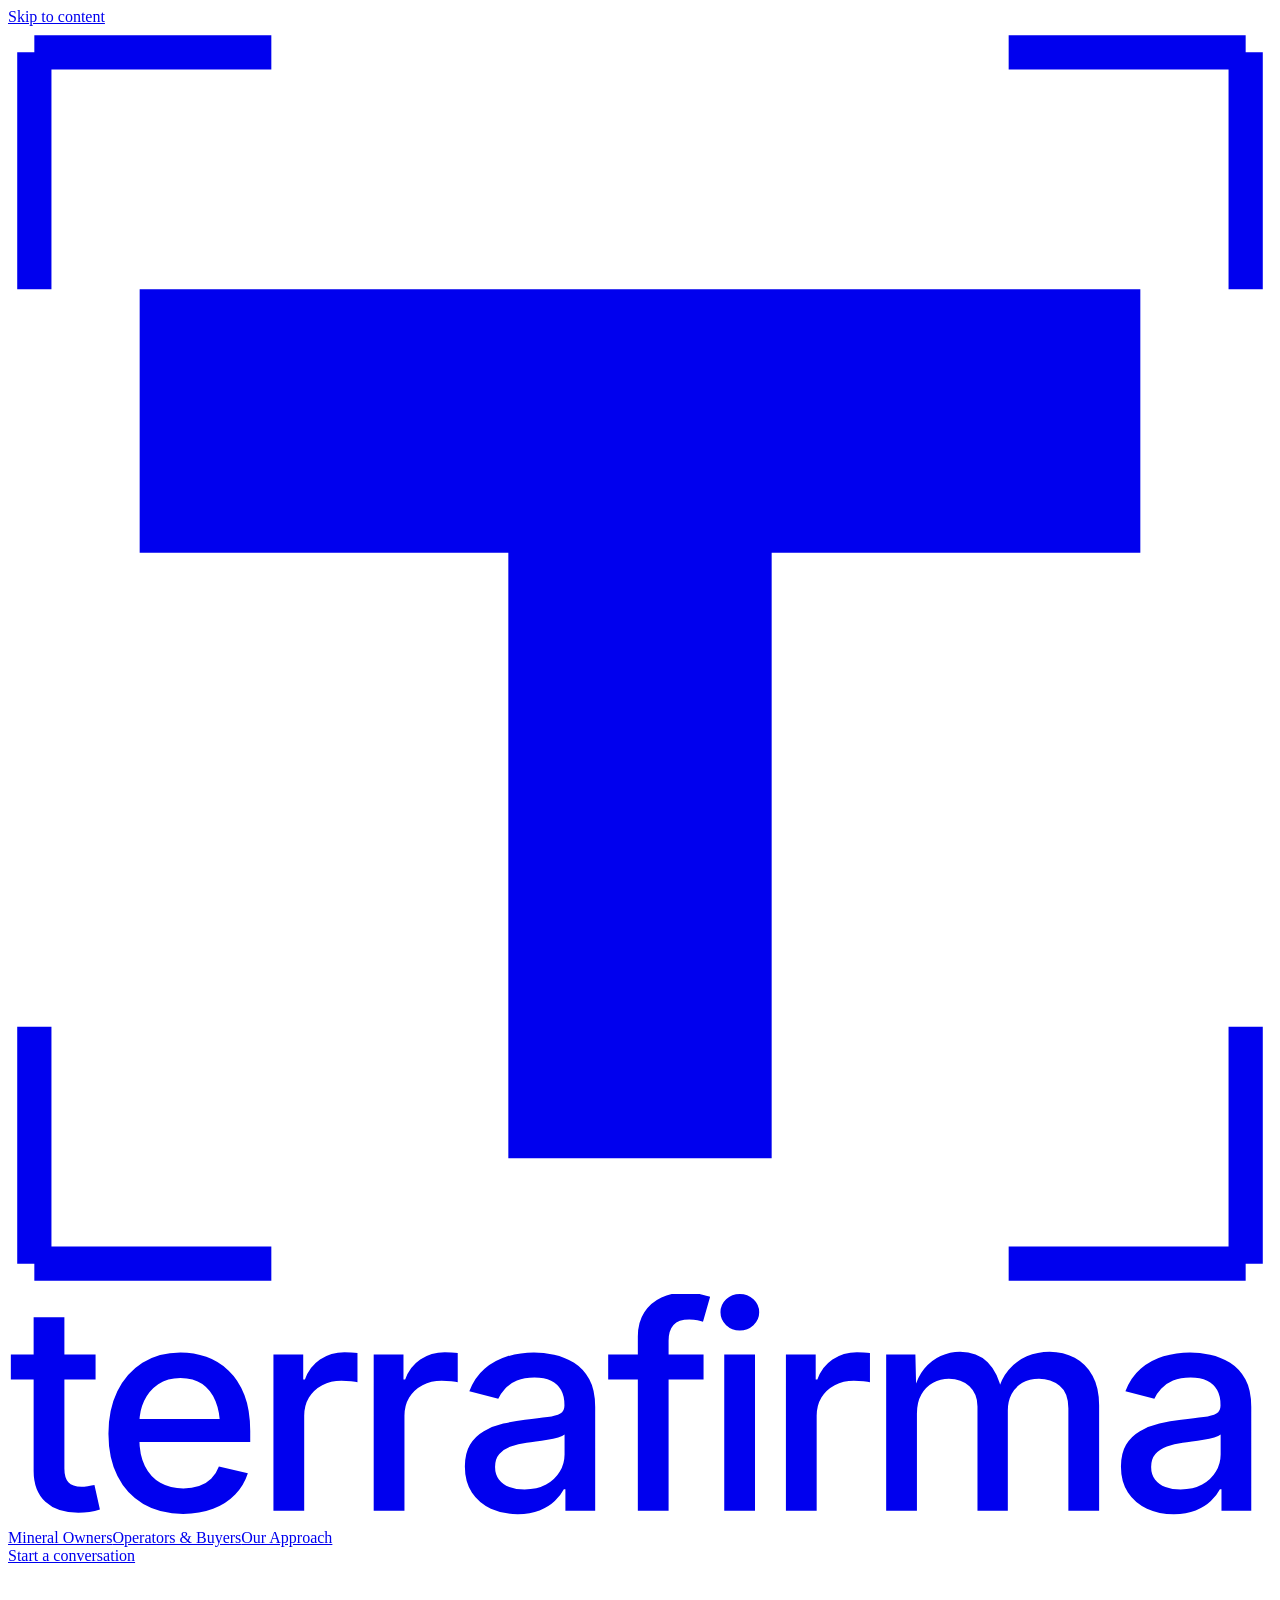
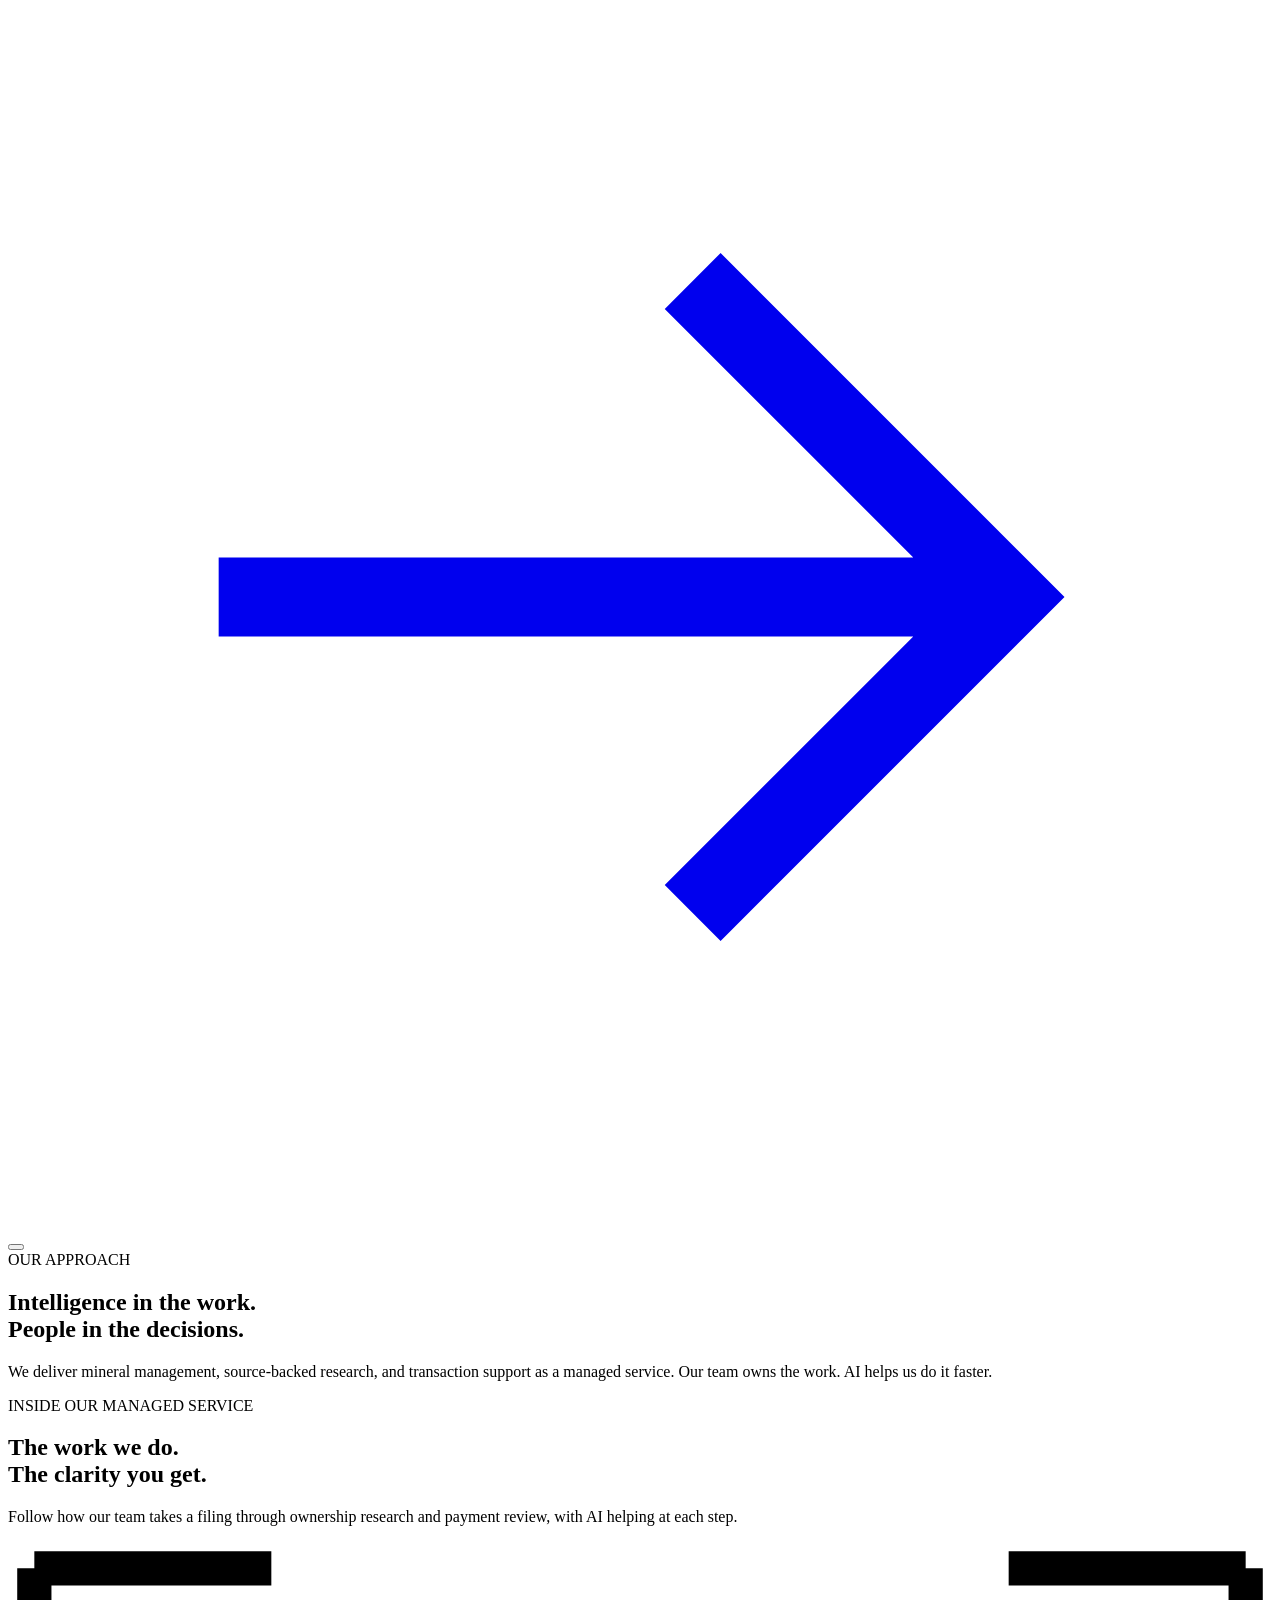
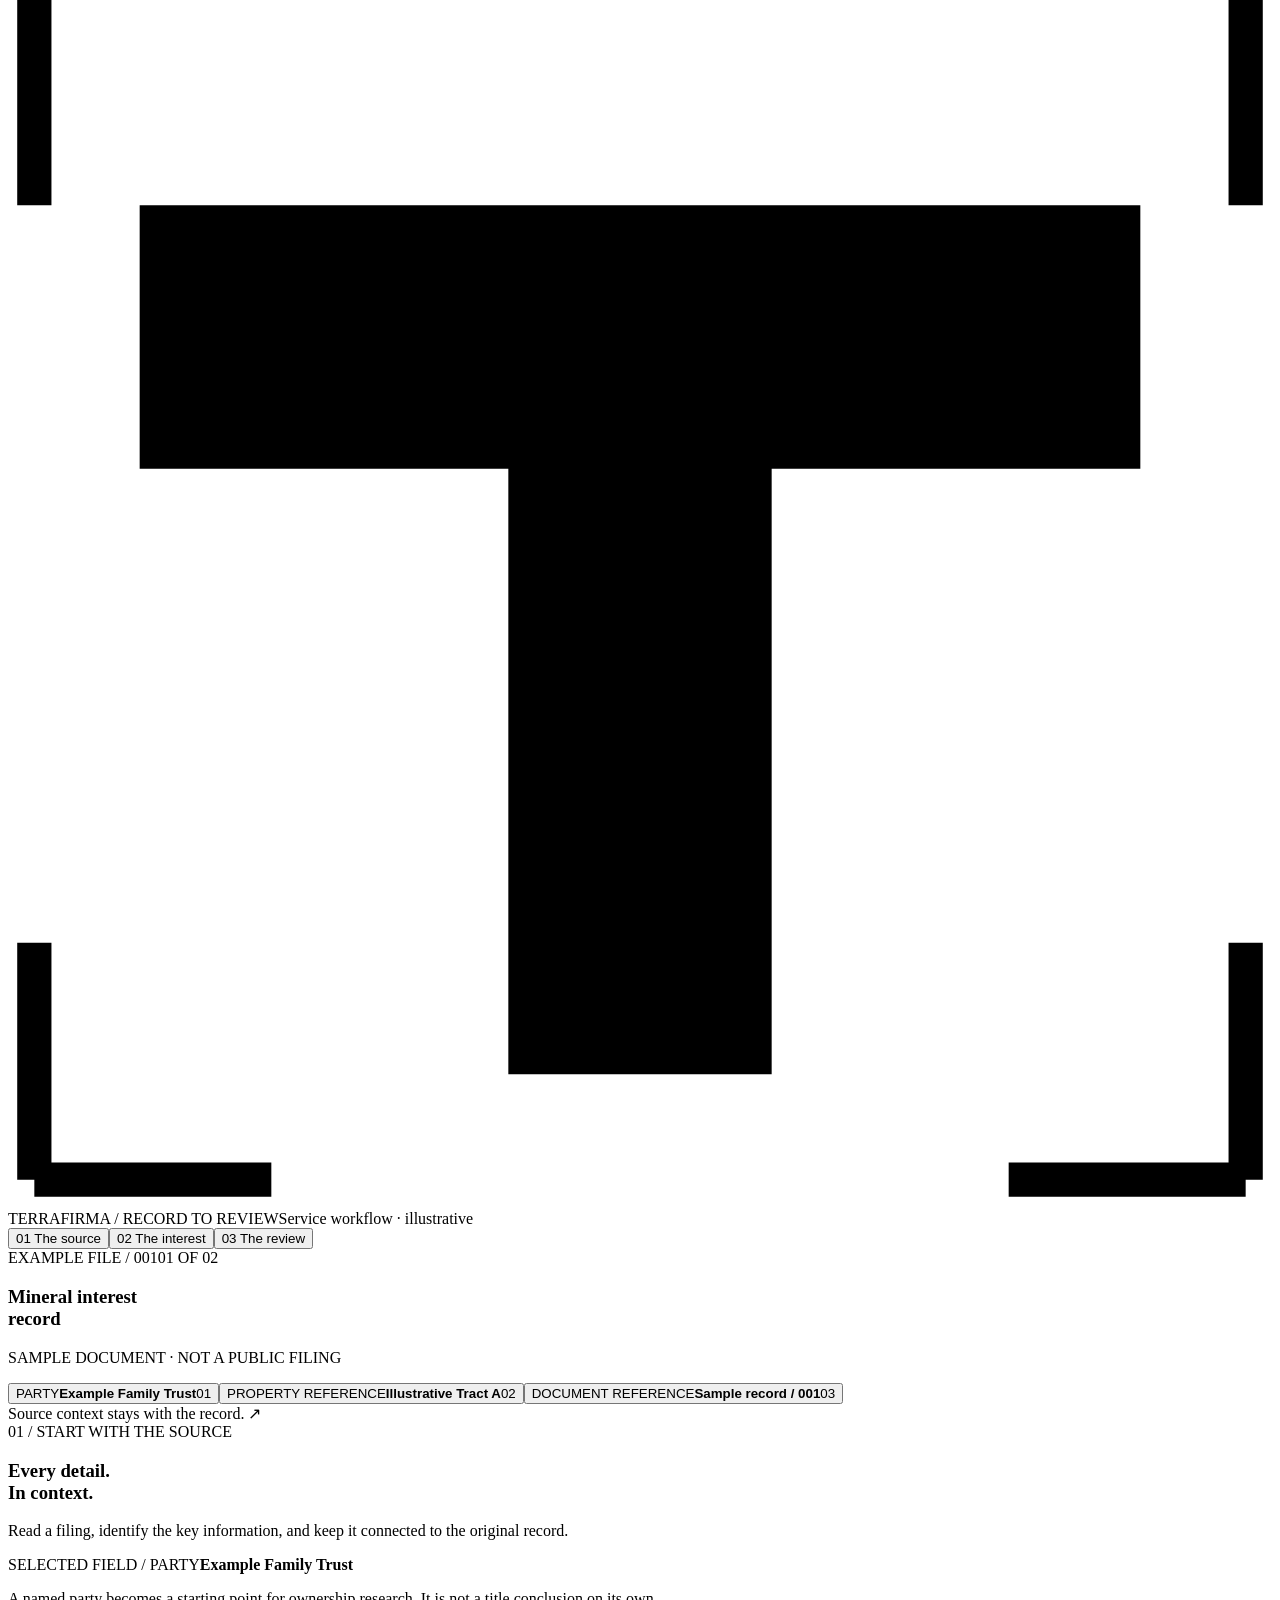
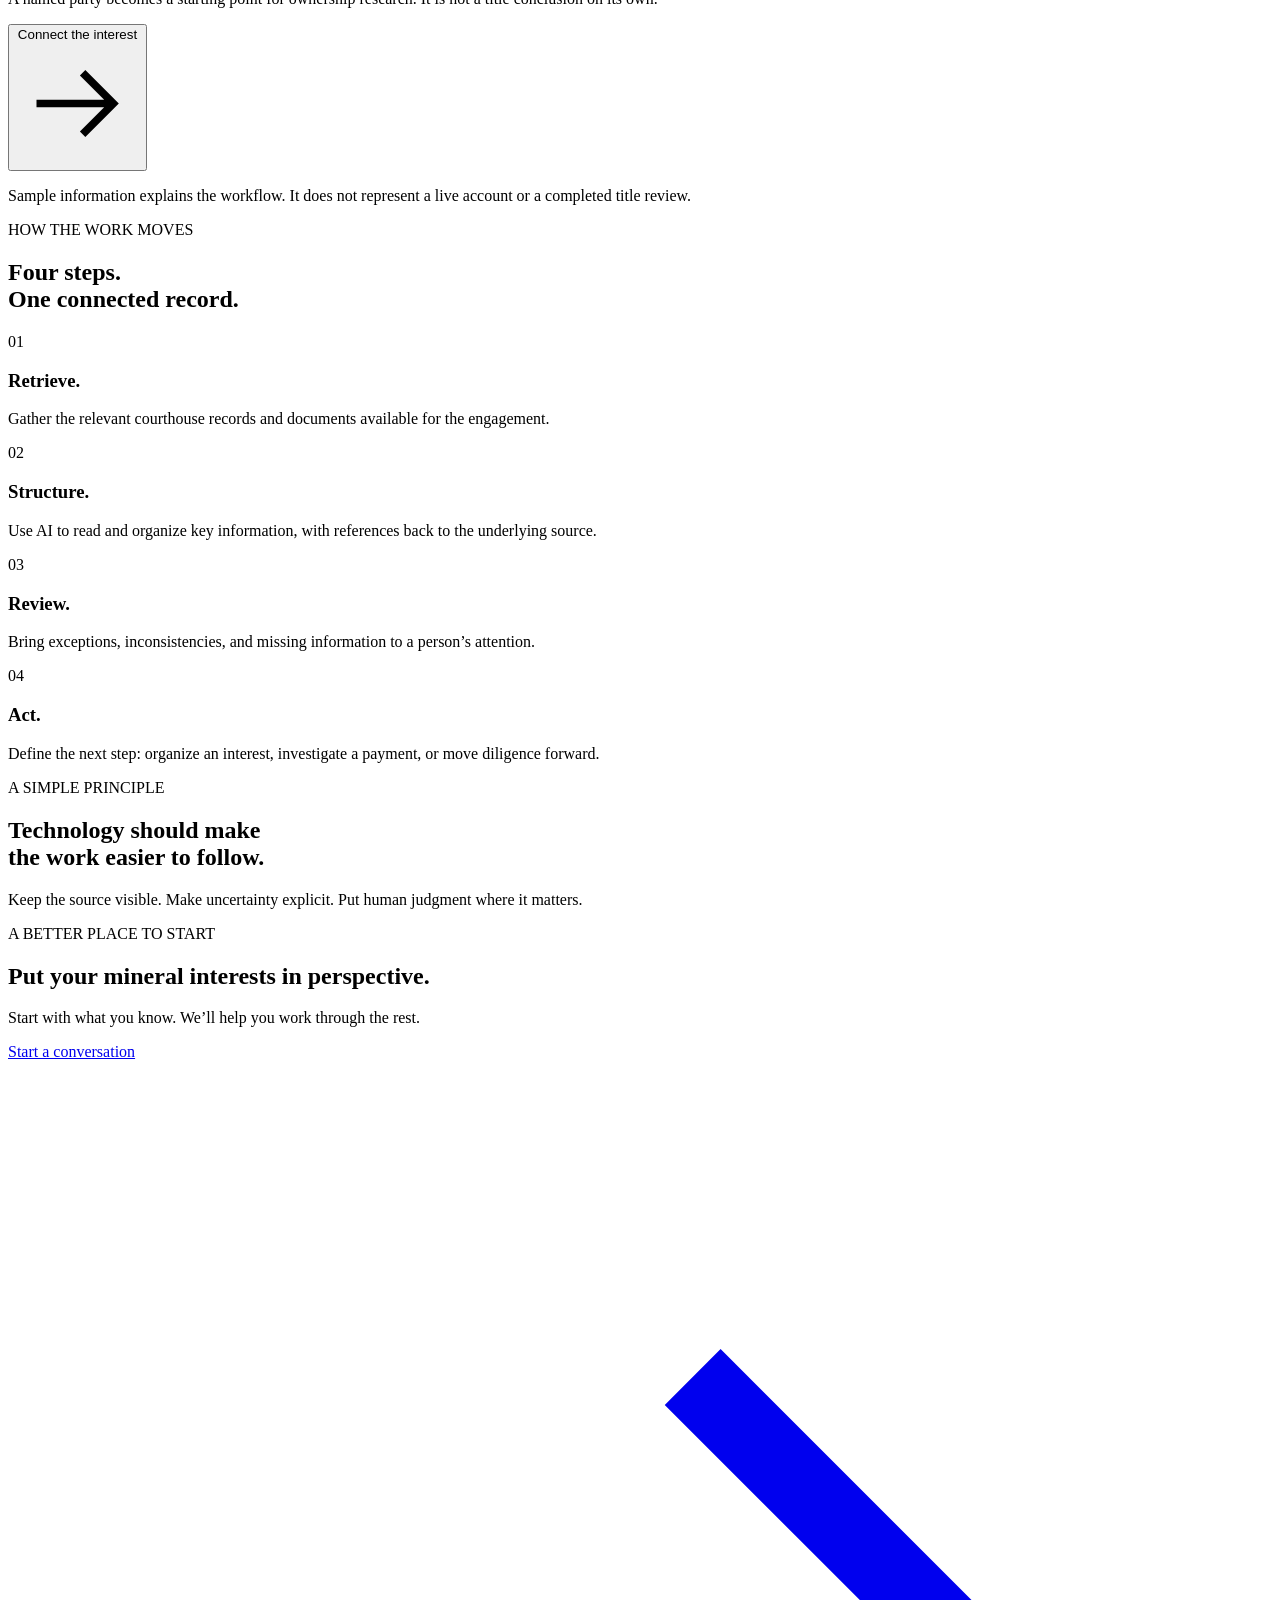
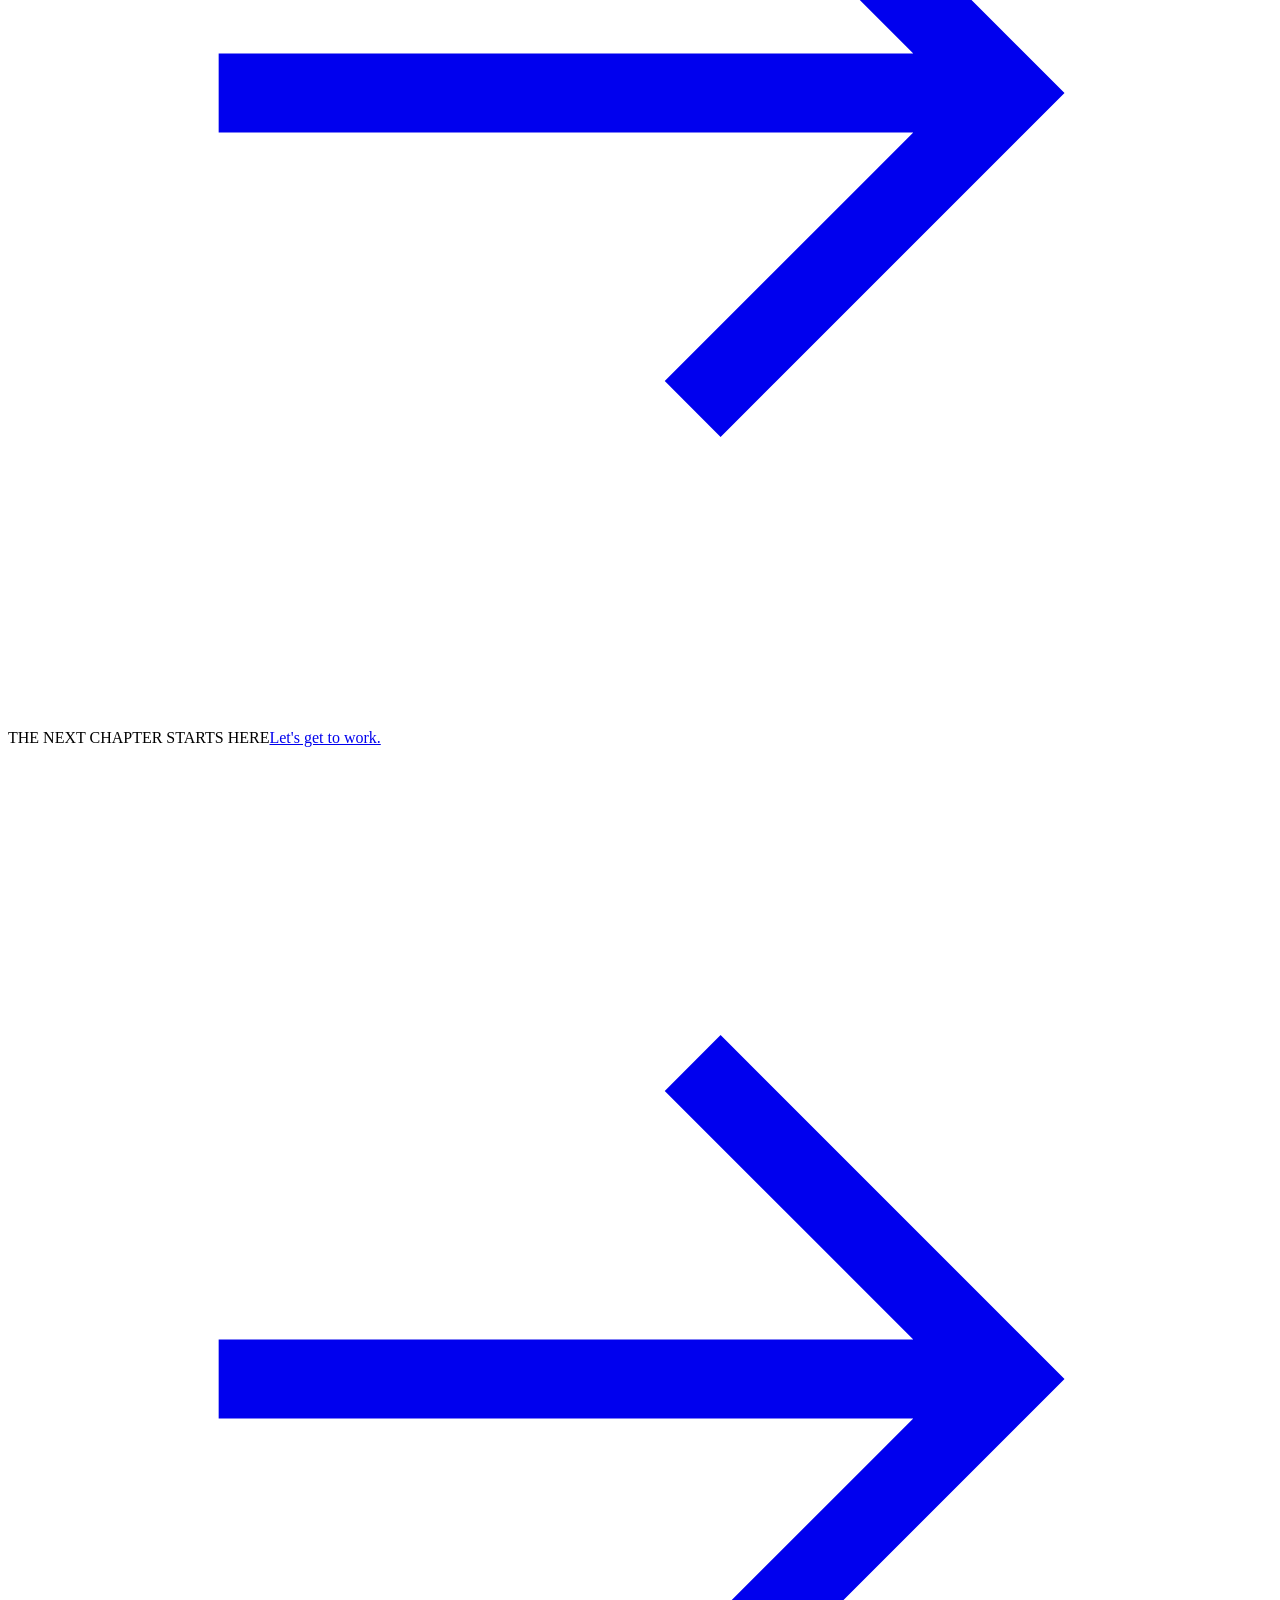
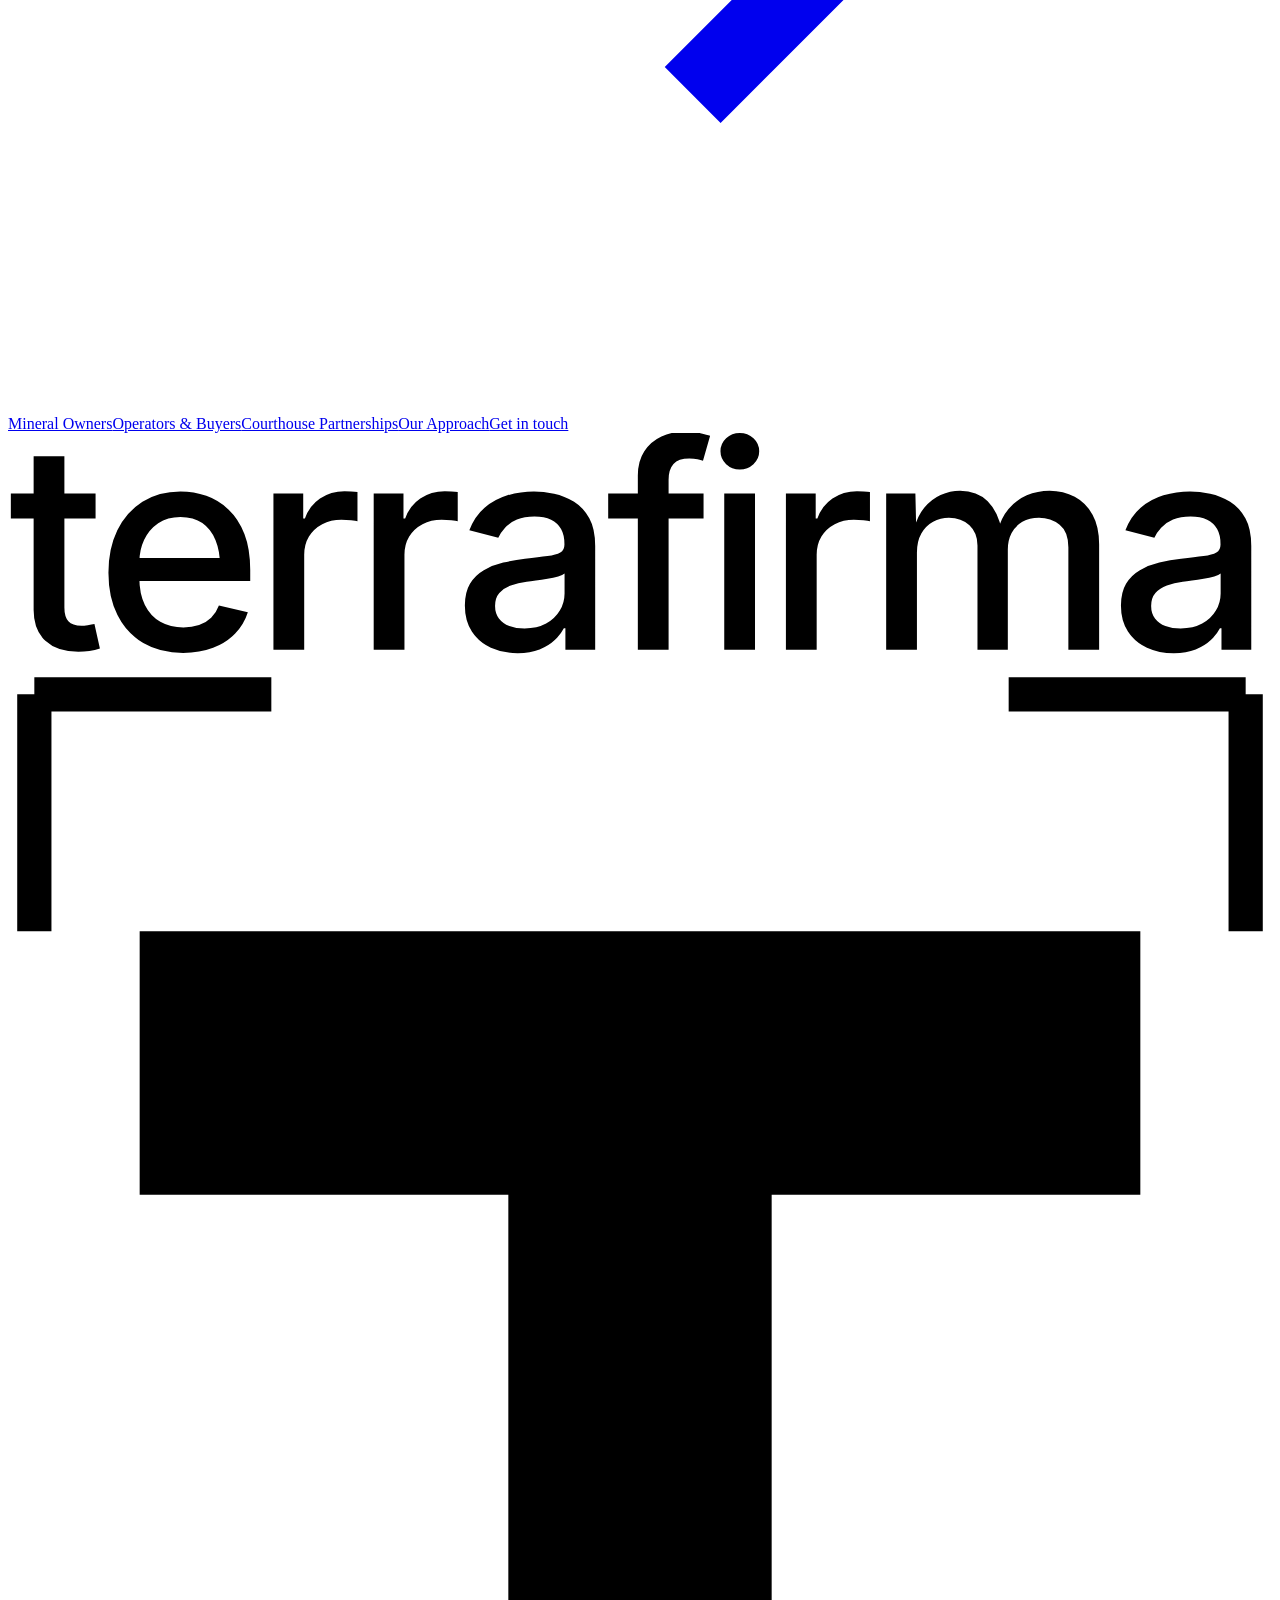
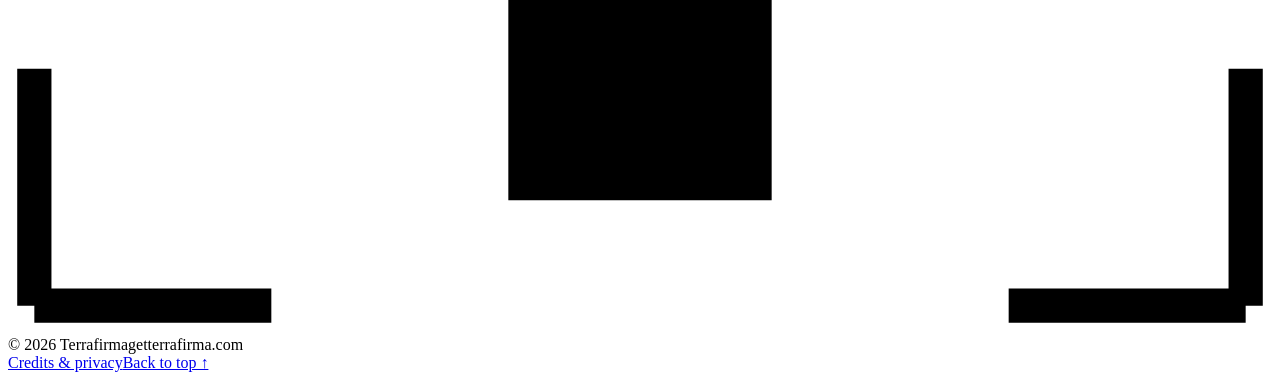
==== docs/approach/index.html @ 7bab1184 "Publish TerraFirma managed mineral services website" ====
<!doctype html><html lang="en"><head><meta charset="utf-8"><meta name="viewport" content="width=device-width,initial-scale=1"><meta name="theme-color" content="#f4f1e8"><title>Our approach | Terrafirma</title><meta name="description" content="From courthouse records to ownership, royalty review, and acquisition decisions. See how Terrafirma connects the work."><link rel="canonical" href="https://basil-personal.github.io/terrafirma/approach/"><meta property="og:title" content="Our approach | Terrafirma"><meta property="og:description" content="From courthouse records to ownership, royalty review, and acquisition decisions. See how Terrafirma connects the work."><meta property="og:type" content="website"><meta property="og:url" content="https://basil-personal.github.io/terrafirma/approach/"><meta property="og:image" content="https://basil-personal.github.io/terrafirma/assets/social-card.png"><meta name="twitter:card" content="summary_large_image"><link rel="icon" href="/terrafirma/assets/favicon.svg" type="image/svg+xml"><link rel="preload" href="/terrafirma/assets/instrument-regular.woff" as="font" type="font/woff" crossorigin><link rel="preload" href="/terrafirma/assets/inter-regular.woff" as="font" type="font/woff" crossorigin><link rel="stylesheet" href="/terrafirma/style.css"><script src="/terrafirma/site-config.js" defer></script><script src="/terrafirma/script.js" defer></script></head><body id="top"><a class="skip-link" href="#main">Skip to content</a><header class="site-header"><a class="brand" href="/terrafirma/" aria-label="Terrafirma home"><svg class="survey-mark" viewBox="0 0 48 48" fill="none" aria-hidden="true"><path d="M5 10h38v10H29v23H19V20H5V10Z" fill="currentColor"/><path d="M1 1h9M1 1v9M47 1h-9M47 1v9M1 47h9M1 47v-9M47 47h-9M47 47v-9" stroke="currentColor" stroke-width="1.3"/></svg><span class="wordmark"><svg xmlns="http://www.w3.org/2000/svg" viewBox="0 0 9039 1650" fill="currentColor" aria-hidden="true"><g transform="translate(0 1550) scale(1 -1)"><path transform="translate(0 0)" d="M626 1118V939H20V1118ZM183 1384H403V302Q403 235 431.5 203.5Q460 172 525 172Q542 172 570.0 176.0Q598 180 618 184L657 8Q622 -4 582.0 -9.5Q542 -15 503 -15Q351 -15 267.0 63.5Q183 142 183 284Z"/><path transform="translate(622 0)" d="M630 -23Q465 -23 345.0 48.0Q225 119 160.5 248.0Q96 377 96 551Q96 723 159.5 854.0Q223 985 339.0 1058.5Q455 1132 611 1132Q707 1132 796.0 1100.5Q885 1069 956.0 1002.0Q1027 935 1068.5 828.5Q1110 722 1110 570V492H219V656H997L894 602Q894 705 862.0 783.5Q830 862 767.5 906.0Q705 950 611 950Q518 950 452.0 905.0Q386 860 351.5 786.5Q317 713 317 626V514Q317 399 356.5 319.5Q396 240 467.0 199.5Q538 159 632 159Q694 159 744.0 176.5Q794 194 830.5 229.5Q867 265 886 317L1093 268Q1066 182 1002.5 116.0Q939 50 844.5 13.5Q750 -23 630 -23Z"/><path transform="translate(1750 0)" d="M148 0V1118H361V938H373Q404 1030 481.0 1082.0Q558 1134 656 1134Q677 1134 704.0 1132.5Q731 1131 749 1128V918Q737 922 703.0 926.0Q669 930 634 930Q558 930 497.0 898.0Q436 866 402.0 809.5Q368 753 368 679V0Z"/><path transform="translate(2467 0)" d="M148 0V1118H361V938H373Q404 1030 481.0 1082.0Q558 1134 656 1134Q677 1134 704.0 1132.5Q731 1131 749 1128V918Q737 922 703.0 926.0Q669 930 634 930Q558 930 497.0 898.0Q436 866 402.0 809.5Q368 753 368 679V0Z"/><path transform="translate(3184 0)" d="M461 -25Q355 -25 269.0 14.5Q183 54 133.0 130.0Q83 206 83 316Q83 411 119.5 472.0Q156 533 218.5 569.0Q281 605 357.5 623.0Q434 641 513 650Q612 662 674.0 669.5Q736 677 765.5 694.5Q795 712 795 751V757Q795 820 771.0 863.0Q747 906 699.5 929.5Q652 953 581 953Q508 953 455.5 930.5Q403 908 370.5 873.0Q338 838 322 800L115 854Q153 954 224.0 1015.0Q295 1076 387.0 1104.0Q479 1132 577 1132Q645 1132 721.0 1116.0Q797 1100 864.0 1058.0Q931 1016 973.0 940.0Q1015 864 1015 742V0H802V153H791Q769 110 726.0 69.0Q683 28 617.5 1.5Q552 -25 461 -25ZM510 152Q600 152 664.0 187.0Q728 222 762.0 280.0Q796 338 796 403V546Q784 534 750.5 524.5Q717 515 674.0 507.5Q631 500 591.0 495.0Q551 490 525 487Q463 479 411.5 460.0Q360 441 329.5 406.0Q299 371 299 313Q299 260 326.5 224.0Q354 188 401.0 170.0Q448 152 510 152Z"/><path transform="translate(4272 0)" d="M702 1118V939H20V1118ZM232 0V1246Q232 1350 278.5 1420.0Q325 1490 401.0 1525.0Q477 1560 565 1560Q632 1560 679.5 1549.0Q727 1538 749 1530L698 1352Q682 1357 658.5 1362.5Q635 1368 600 1368Q522 1368 487.0 1329.0Q452 1290 452 1216V0Z"/><path transform="translate(4974 0)" d="M148 0V1118H368V0ZM259 1289Q202 1289 161.5 1327.0Q121 1365 121 1419Q121 1474 161.5 1512.0Q202 1550 259 1550Q316 1550 357.0 1512.0Q398 1474 398 1419Q398 1365 357.0 1327.0Q316 1289 259 1289Z"/><path transform="translate(5415 0)" d="M148 0V1118H361V938H373Q404 1030 481.0 1082.0Q558 1134 656 1134Q677 1134 704.0 1132.5Q731 1131 749 1128V918Q737 922 703.0 926.0Q669 930 634 930Q558 930 497.0 898.0Q436 866 402.0 809.5Q368 753 368 679V0Z"/><path transform="translate(6132 0)" d="M148 0V1118H357L363 859H346Q370 954 420.0 1015.0Q470 1076 537.0 1106.5Q604 1137 677 1137Q799 1137 874.0 1061.5Q949 986 975 851H947Q969 943 1023.0 1007.0Q1077 1071 1153.5 1104.0Q1230 1137 1317 1137Q1416 1137 1496.5 1094.0Q1577 1051 1624.0 966.0Q1671 881 1671 754V0H1451V732Q1451 844 1388.5 894.0Q1326 944 1241 944Q1172 944 1122.0 915.0Q1072 886 1045.0 834.5Q1018 783 1018 716V0H801V746Q801 836 743.5 890.0Q686 944 597 944Q536 944 483.5 915.5Q431 887 399.5 831.5Q368 776 368 695V0Z"/><path transform="translate(7876 0)" d="M461 -25Q355 -25 269.0 14.5Q183 54 133.0 130.0Q83 206 83 316Q83 411 119.5 472.0Q156 533 218.5 569.0Q281 605 357.5 623.0Q434 641 513 650Q612 662 674.0 669.5Q736 677 765.5 694.5Q795 712 795 751V757Q795 820 771.0 863.0Q747 906 699.5 929.5Q652 953 581 953Q508 953 455.5 930.5Q403 908 370.5 873.0Q338 838 322 800L115 854Q153 954 224.0 1015.0Q295 1076 387.0 1104.0Q479 1132 577 1132Q645 1132 721.0 1116.0Q797 1100 864.0 1058.0Q931 1016 973.0 940.0Q1015 864 1015 742V0H802V153H791Q769 110 726.0 69.0Q683 28 617.5 1.5Q552 -25 461 -25ZM510 152Q600 152 664.0 187.0Q728 222 762.0 280.0Q796 338 796 403V546Q784 534 750.5 524.5Q717 515 674.0 507.5Q631 500 591.0 495.0Q551 490 525 487Q463 479 411.5 460.0Q360 441 329.5 406.0Q299 371 299 313Q299 260 326.5 224.0Q354 188 401.0 170.0Q448 152 510 152Z"/></g></svg></span></a><nav class="desktop-nav" aria-label="Main navigation"><a href="/terrafirma/owners/" >Mineral Owners</a><a href="/terrafirma/operators/" >Operators & Buyers</a><a href="/terrafirma/approach/" aria-current=page>Our Approach</a></nav><a class="button " href="/terrafirma/contact/"><span>Start a conversation</span><svg class="arrow" viewBox="0 0 24 24" fill="none" aria-hidden="true"><path d="M4 12h15m-6-6 6 6-6 6" stroke="currentColor" stroke-width="1.5"/></svg></a><button class="menu-toggle" aria-label="Open navigation" aria-expanded="false" aria-controls="mobile-menu"><span></span><span></span></button><div class="scroll-progress" aria-hidden="true"></div></header><nav id="mobile-menu" class="mobile-menu" aria-label="Mobile navigation" hidden><a href="/terrafirma/owners/" >Mineral Owners</a><a href="/terrafirma/operators/" >Operators & Buyers</a><a href="/terrafirma/approach/" aria-current=page>Our Approach</a><a href="/terrafirma/courthouse-partners/">Courthouse Partnerships</a><a href="/terrafirma/contact/">Start a conversation <svg class="arrow" viewBox="0 0 24 24" fill="none" aria-hidden="true"><path d="M4 12h15m-6-6 6 6-6 6" stroke="currentColor" stroke-width="1.5"/></svg></a></nav><main id="main" class="page-shell"><section class="approach-hero section"><span class="eyebrow">OUR APPROACH</span><h1>Intelligence in the work.<br>People in the decisions.</h1><p>We deliver mineral management, source-backed research, and transaction support as a managed service. Our team owns the work. AI helps us do it faster.</p></section><section class="workflow-section section" id="how-it-works"><div class="section-heading"><div><span class="eyebrow">INSIDE OUR MANAGED SERVICE</span><h2>The work we do.<br>The clarity you get.</h2></div><p>Follow how our team takes a filing through ownership research and payment review, with AI helping at each step.</p></div><div class="walkthrough" data-step="0"><div class="walkthrough-top"><span class="mini-brand"><svg class="survey-mark" viewBox="0 0 48 48" fill="none" aria-hidden="true"><path d="M5 10h38v10H29v23H19V20H5V10Z" fill="currentColor"/><path d="M1 1h9M1 1v9M47 1h-9M47 1v9M1 47h9M1 47v-9M47 47h-9M47 47v-9" stroke="currentColor" stroke-width="1.3"/></svg> TERRAFIRMA / RECORD TO REVIEW</span><span class="sample-label">Service workflow · illustrative</span></div><div class="walk-tabs" role="tablist" aria-label="Record walkthrough"><button id="step-tab-0" role="tab" aria-selected="true" aria-controls="walk-panel" data-step="0"><span>01</span> The source</button><button id="step-tab-1" role="tab" aria-selected="false" aria-controls="walk-panel" tabindex="-1" data-step="1"><span>02</span> The interest</button><button id="step-tab-2" role="tab" aria-selected="false" aria-controls="walk-panel" tabindex="-1" data-step="2"><span>03</span> The review</button></div><div id="walk-panel" role="tabpanel" aria-labelledby="step-tab-0" tabindex="0"><div class="walk-visual"><div class="document-stage"><div class="document-under"></div><article class="sample-document"><div class="doc-meta"><span>EXAMPLE FILE / 001</span><span>01 OF 02</span></div><div class="doc-rule"></div><h3>Mineral interest<br>record</h3><p class="doc-disclaimer">SAMPLE DOCUMENT · NOT A PUBLIC FILING</p><div class="doc-fields"><button class="doc-field selected" data-field="owner" aria-pressed="true"><span>PARTY</span><strong>Example Family Trust</strong><span class="field-index">01</span></button><button class="doc-field" data-field="tract" aria-pressed="false"><span>PROPERTY REFERENCE</span><strong>Illustrative Tract A</strong><span class="field-index">02</span></button><button class="doc-field" data-field="record" aria-pressed="false"><span>DOCUMENT REFERENCE</span><strong>Sample record / 001</strong><span class="field-index">03</span></button></div><div class="doc-lines" aria-hidden="true"><i></i><i></i><i></i></div><div class="doc-foot">Source context stays with the record. <span>↗</span></div></article></div><div class="interest-stage" hidden><div class="interest-map"><svg viewBox="0 0 600 440" fill="none" aria-hidden="true"><defs><pattern id="parcelgrid" width="54" height="54" patternUnits="userSpaceOnUse"><path d="M54 0H0v54" stroke="currentColor" stroke-opacity=".13"/></pattern><pattern id="parcelhatch" width="9" height="9" patternUnits="userSpaceOnUse" patternTransform="rotate(45)"><path d="M0 0V9" stroke="#b74124" stroke-opacity=".55" stroke-width="2"/></pattern></defs><path fill="url(#parcelgrid)" d="M0 0h600v440H0z"/><g stroke="currentColor" stroke-opacity=".4"><path d="M0 107h600M0 329h600M90 0v440M502 0v440"/><path d="M90 107h205v112H90zM295 107h207v112H295zM90 219h205v110H90zM295 219h207v110H295z"/></g><path d="M295 107h207v112H295z" fill="url(#parcelhatch)" stroke="#b74124" stroke-width="2"/><path d="M398 165V55h100" stroke="#b74124" stroke-width="1.5"/><circle cx="398" cy="165" r="6" fill="#b74124"/><circle cx="398" cy="165" r="16" stroke="#b74124"/><path d="M73 90h13m-13 0v13M519 90h-13m13 0v13M73 346h13m-13 0v-13M519 346h-13m13 0v-13" stroke="currentColor" stroke-width="1.5"/></svg></div><div class="interest-chip"><span class="eyebrow">CONNECTED INTEREST</span><strong>Example Family Trust</strong><span>Illustrative Tract A · Sample record / 001</span></div><div class="map-note">Diagram only. Not a surveyed boundary.</div></div><div class="review-stage" hidden><div class="review-slip"><span class="eyebrow">PAYMENT REVIEW / EXAMPLE</span><h3>A detail worth<br>a closer look.</h3><div class="decimal-row"><span>Expected payment decimal</span><strong>0.002500</strong></div><div class="decimal-row flagged"><span>Statement decimal</span><strong>0.002250</strong></div><div class="review-status"><span></span>Human review needed</div><p>Illustrative figures on a matched calculation basis. A flag for review, not proof of underpayment.</p></div></div></div><div class="walk-explainer" aria-live="polite"><span class="eyebrow" id="walk-kicker">01 / START WITH THE SOURCE</span><h3 id="walk-title">Every detail.<br>In context.</h3><p id="walk-copy">Read a filing, identify the key information, and keep it connected to the original record.</p><div class="insight-card"><span class="eyebrow" id="insight-label">SELECTED FIELD / PARTY</span><strong id="insight-value">Example Family Trust</strong><p id="insight-copy">A named party becomes a starting point for ownership research. It is not a title conclusion on its own.</p></div><button class="text-link" id="walk-next">Connect the interest <svg class="arrow" viewBox="0 0 24 24" fill="none" aria-hidden="true"><path d="M4 12h15m-6-6 6 6-6 6" stroke="currentColor" stroke-width="1.5"/></svg></button><p class="walk-note">Sample information explains the workflow. It does not represent a live account or a completed title review.</p></div></div></div></section><section class="method section"><div class="section-heading"><span class="eyebrow">HOW THE WORK MOVES</span><h2>Four steps.<br>One connected record.</h2></div><div class="method-list"><article><span>01</span><h3>Retrieve.</h3><p>Gather the relevant courthouse records and documents available for the engagement.</p></article><article><span>02</span><h3>Structure.</h3><p>Use AI to read and organize key information, with references back to the underlying source.</p></article><article><span>03</span><h3>Review.</h3><p>Bring exceptions, inconsistencies, and missing information to a person’s attention.</p></article><article><span>04</span><h3>Act.</h3><p>Define the next step: organize an interest, investigate a payment, or move diligence forward.</p></article></div></section><section class="approach-statement section"><span class="eyebrow">A SIMPLE PRINCIPLE</span><h2>Technology should make<br>the work easier to follow.</h2><p>Keep the source visible. Make uncertainty explicit. Put human judgment where it matters.</p></section><section class="inquiry-strip"><div><span class="eyebrow">A BETTER PLACE TO START</span><h2>Put your mineral interests in perspective.</h2><p>Start with what you know. We’ll help you work through the rest.</p></div><a class="button " href="/terrafirma/contact/"><span>Start a conversation</span><svg class="arrow" viewBox="0 0 24 24" fill="none" aria-hidden="true"><path d="M4 12h15m-6-6 6 6-6 6" stroke="currentColor" stroke-width="1.5"/></svg></a></section></main><footer class="site-footer"><div class="footer-inner"><div class="footer-top"><div class="footer-prompt"><span class="eyebrow">THE NEXT CHAPTER STARTS HERE</span><a href="/terrafirma/contact/">Let's get to work.<span class="circle-arrow"><svg class="arrow" viewBox="0 0 24 24" fill="none" aria-hidden="true"><path d="M4 12h15m-6-6 6 6-6 6" stroke="currentColor" stroke-width="1.5"/></svg></span></a></div><nav aria-label="Footer navigation"><a href="/terrafirma/owners/">Mineral Owners</a><a href="/terrafirma/operators/">Operators & Buyers</a><a href="/terrafirma/courthouse-partners/">Courthouse Partnerships</a><a href="/terrafirma/approach/">Our Approach</a><a href="/terrafirma/contact/">Get in touch</a></nav></div><div class="footer-wordmark" aria-hidden="true"><svg xmlns="http://www.w3.org/2000/svg" viewBox="0 0 9039 1650" fill="currentColor" aria-hidden="true"><g transform="translate(0 1550) scale(1 -1)"><path transform="translate(0 0)" d="M626 1118V939H20V1118ZM183 1384H403V302Q403 235 431.5 203.5Q460 172 525 172Q542 172 570.0 176.0Q598 180 618 184L657 8Q622 -4 582.0 -9.5Q542 -15 503 -15Q351 -15 267.0 63.5Q183 142 183 284Z"/><path transform="translate(622 0)" d="M630 -23Q465 -23 345.0 48.0Q225 119 160.5 248.0Q96 377 96 551Q96 723 159.5 854.0Q223 985 339.0 1058.5Q455 1132 611 1132Q707 1132 796.0 1100.5Q885 1069 956.0 1002.0Q1027 935 1068.5 828.5Q1110 722 1110 570V492H219V656H997L894 602Q894 705 862.0 783.5Q830 862 767.5 906.0Q705 950 611 950Q518 950 452.0 905.0Q386 860 351.5 786.5Q317 713 317 626V514Q317 399 356.5 319.5Q396 240 467.0 199.5Q538 159 632 159Q694 159 744.0 176.5Q794 194 830.5 229.5Q867 265 886 317L1093 268Q1066 182 1002.5 116.0Q939 50 844.5 13.5Q750 -23 630 -23Z"/><path transform="translate(1750 0)" d="M148 0V1118H361V938H373Q404 1030 481.0 1082.0Q558 1134 656 1134Q677 1134 704.0 1132.5Q731 1131 749 1128V918Q737 922 703.0 926.0Q669 930 634 930Q558 930 497.0 898.0Q436 866 402.0 809.5Q368 753 368 679V0Z"/><path transform="translate(2467 0)" d="M148 0V1118H361V938H373Q404 1030 481.0 1082.0Q558 1134 656 1134Q677 1134 704.0 1132.5Q731 1131 749 1128V918Q737 922 703.0 926.0Q669 930 634 930Q558 930 497.0 898.0Q436 866 402.0 809.5Q368 753 368 679V0Z"/><path transform="translate(3184 0)" d="M461 -25Q355 -25 269.0 14.5Q183 54 133.0 130.0Q83 206 83 316Q83 411 119.5 472.0Q156 533 218.5 569.0Q281 605 357.5 623.0Q434 641 513 650Q612 662 674.0 669.5Q736 677 765.5 694.5Q795 712 795 751V757Q795 820 771.0 863.0Q747 906 699.5 929.5Q652 953 581 953Q508 953 455.5 930.5Q403 908 370.5 873.0Q338 838 322 800L115 854Q153 954 224.0 1015.0Q295 1076 387.0 1104.0Q479 1132 577 1132Q645 1132 721.0 1116.0Q797 1100 864.0 1058.0Q931 1016 973.0 940.0Q1015 864 1015 742V0H802V153H791Q769 110 726.0 69.0Q683 28 617.5 1.5Q552 -25 461 -25ZM510 152Q600 152 664.0 187.0Q728 222 762.0 280.0Q796 338 796 403V546Q784 534 750.5 524.5Q717 515 674.0 507.5Q631 500 591.0 495.0Q551 490 525 487Q463 479 411.5 460.0Q360 441 329.5 406.0Q299 371 299 313Q299 260 326.5 224.0Q354 188 401.0 170.0Q448 152 510 152Z"/><path transform="translate(4272 0)" d="M702 1118V939H20V1118ZM232 0V1246Q232 1350 278.5 1420.0Q325 1490 401.0 1525.0Q477 1560 565 1560Q632 1560 679.5 1549.0Q727 1538 749 1530L698 1352Q682 1357 658.5 1362.5Q635 1368 600 1368Q522 1368 487.0 1329.0Q452 1290 452 1216V0Z"/><path transform="translate(4974 0)" d="M148 0V1118H368V0ZM259 1289Q202 1289 161.5 1327.0Q121 1365 121 1419Q121 1474 161.5 1512.0Q202 1550 259 1550Q316 1550 357.0 1512.0Q398 1474 398 1419Q398 1365 357.0 1327.0Q316 1289 259 1289Z"/><path transform="translate(5415 0)" d="M148 0V1118H361V938H373Q404 1030 481.0 1082.0Q558 1134 656 1134Q677 1134 704.0 1132.5Q731 1131 749 1128V918Q737 922 703.0 926.0Q669 930 634 930Q558 930 497.0 898.0Q436 866 402.0 809.5Q368 753 368 679V0Z"/><path transform="translate(6132 0)" d="M148 0V1118H357L363 859H346Q370 954 420.0 1015.0Q470 1076 537.0 1106.5Q604 1137 677 1137Q799 1137 874.0 1061.5Q949 986 975 851H947Q969 943 1023.0 1007.0Q1077 1071 1153.5 1104.0Q1230 1137 1317 1137Q1416 1137 1496.5 1094.0Q1577 1051 1624.0 966.0Q1671 881 1671 754V0H1451V732Q1451 844 1388.5 894.0Q1326 944 1241 944Q1172 944 1122.0 915.0Q1072 886 1045.0 834.5Q1018 783 1018 716V0H801V746Q801 836 743.5 890.0Q686 944 597 944Q536 944 483.5 915.5Q431 887 399.5 831.5Q368 776 368 695V0Z"/><path transform="translate(7876 0)" d="M461 -25Q355 -25 269.0 14.5Q183 54 133.0 130.0Q83 206 83 316Q83 411 119.5 472.0Q156 533 218.5 569.0Q281 605 357.5 623.0Q434 641 513 650Q612 662 674.0 669.5Q736 677 765.5 694.5Q795 712 795 751V757Q795 820 771.0 863.0Q747 906 699.5 929.5Q652 953 581 953Q508 953 455.5 930.5Q403 908 370.5 873.0Q338 838 322 800L115 854Q153 954 224.0 1015.0Q295 1076 387.0 1104.0Q479 1132 577 1132Q645 1132 721.0 1116.0Q797 1100 864.0 1058.0Q931 1016 973.0 940.0Q1015 864 1015 742V0H802V153H791Q769 110 726.0 69.0Q683 28 617.5 1.5Q552 -25 461 -25ZM510 152Q600 152 664.0 187.0Q728 222 762.0 280.0Q796 338 796 403V546Q784 534 750.5 524.5Q717 515 674.0 507.5Q631 500 591.0 495.0Q551 490 525 487Q463 479 411.5 460.0Q360 441 329.5 406.0Q299 371 299 313Q299 260 326.5 224.0Q354 188 401.0 170.0Q448 152 510 152Z"/></g></svg><span class="footer-mark"><svg class="survey-mark" viewBox="0 0 48 48" fill="none" aria-hidden="true"><path d="M5 10h38v10H29v23H19V20H5V10Z" fill="currentColor"/><path d="M1 1h9M1 1v9M47 1h-9M47 1v9M1 47h9M1 47v-9M47 47h-9M47 47v-9" stroke="currentColor" stroke-width="1.3"/></svg></span></div><div class="footer-bottom"><span>© 2026 Terrafirma</span><span>getterrafirma.com</span><div><a href="/terrafirma/credits/">Credits & privacy</a><a href="#top">Back to top ↑</a></div></div></div></footer></body></html>
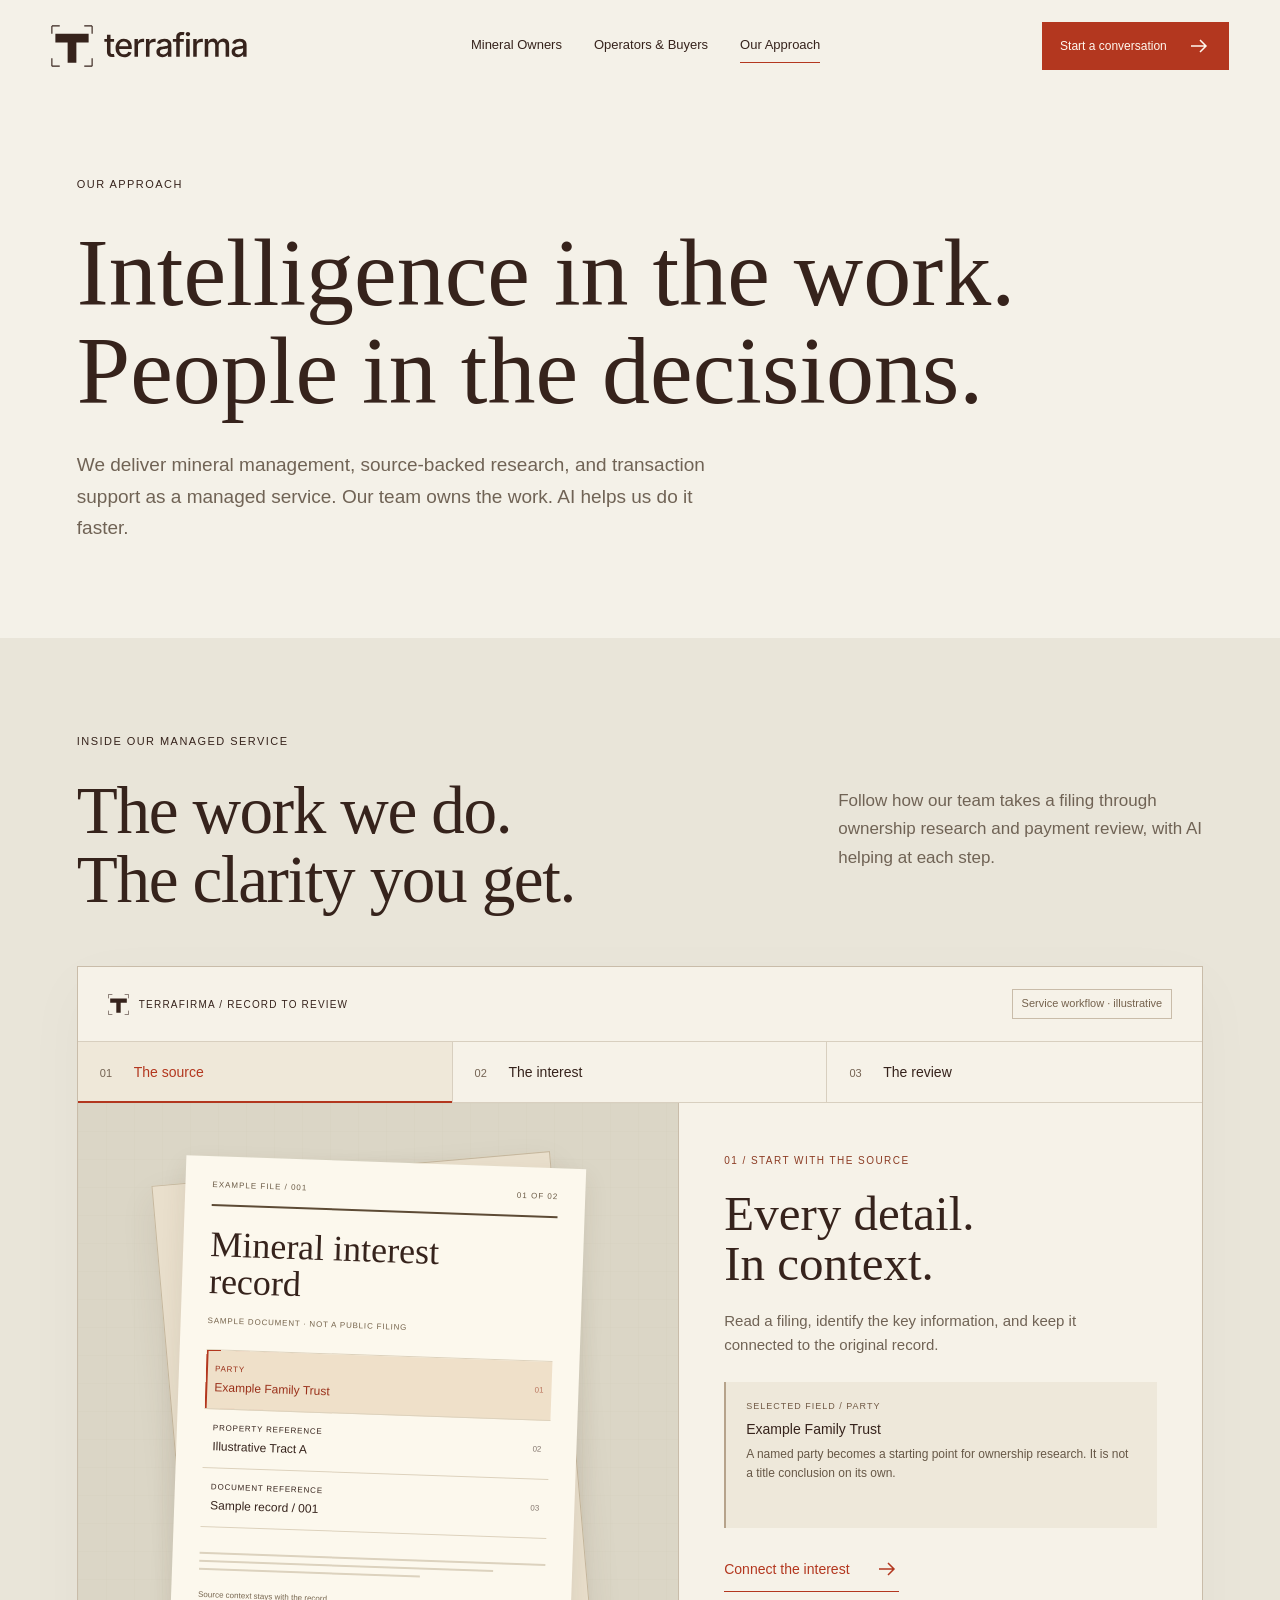
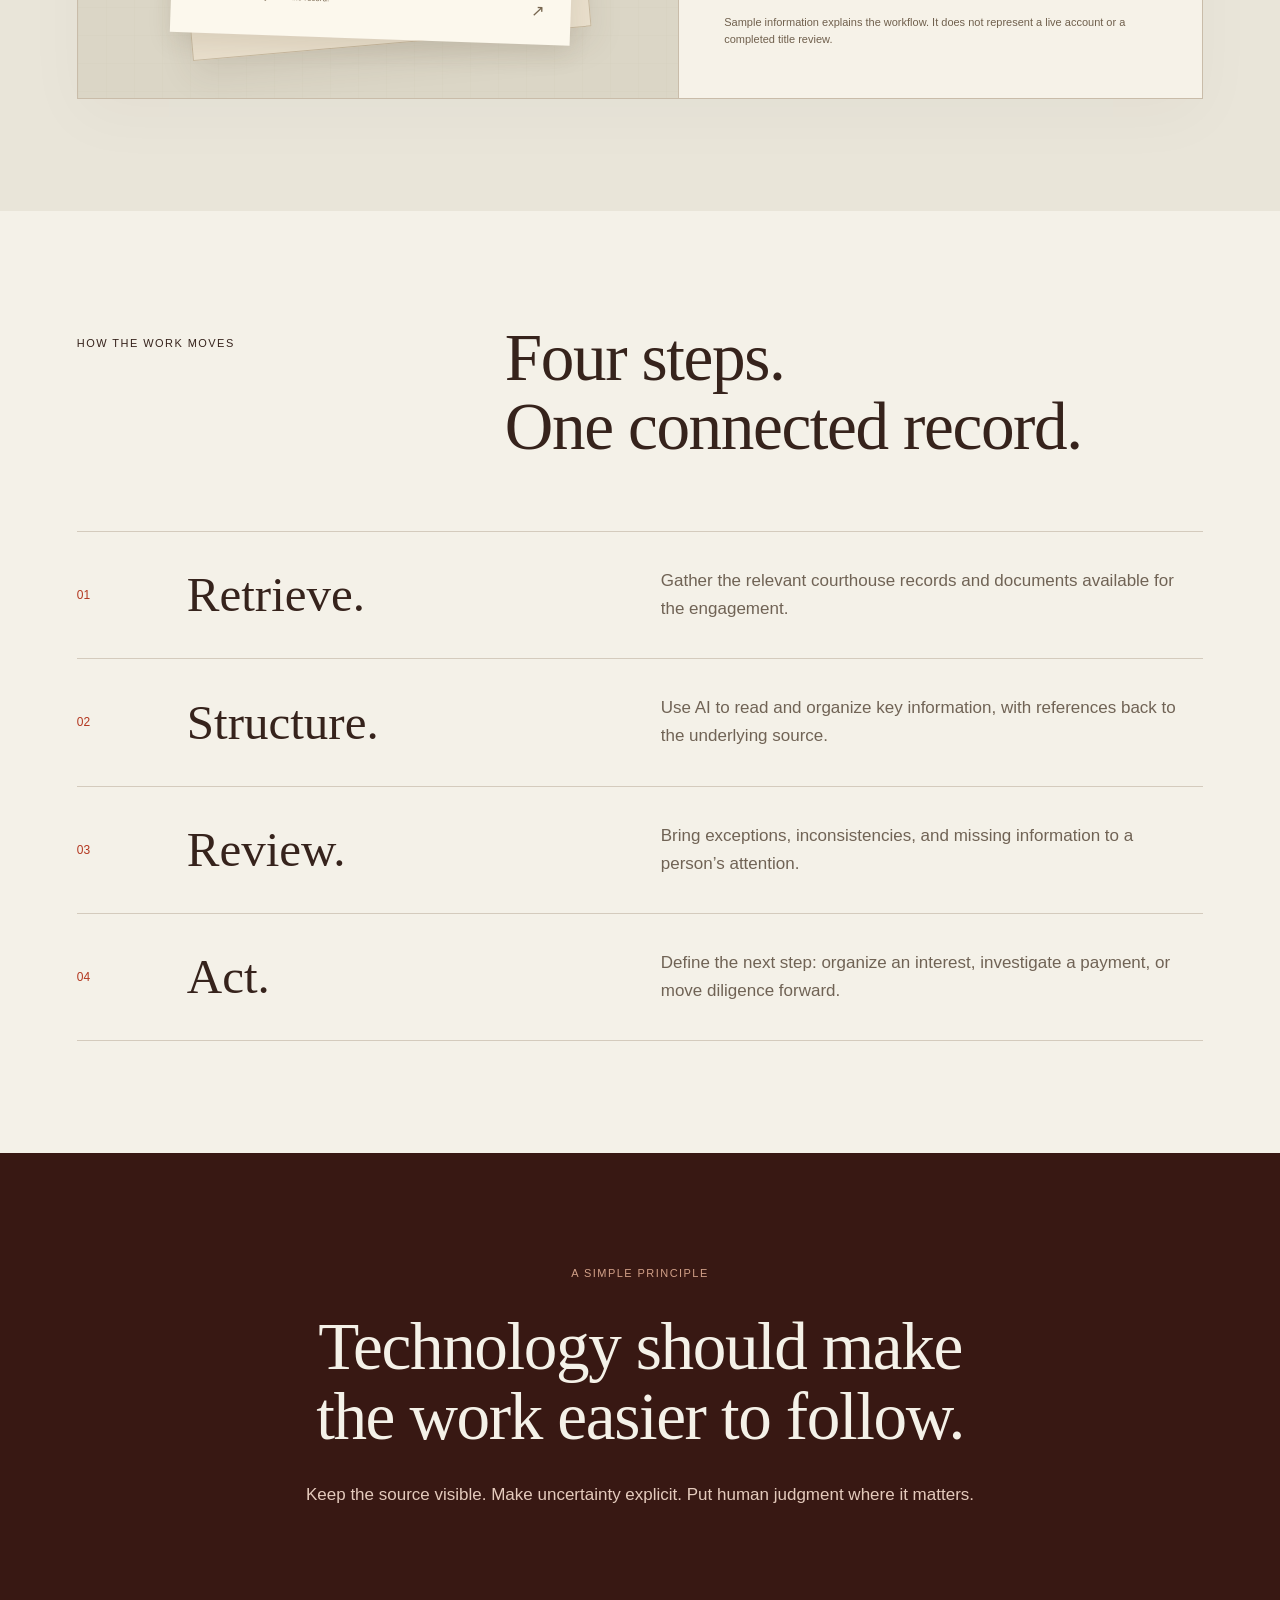
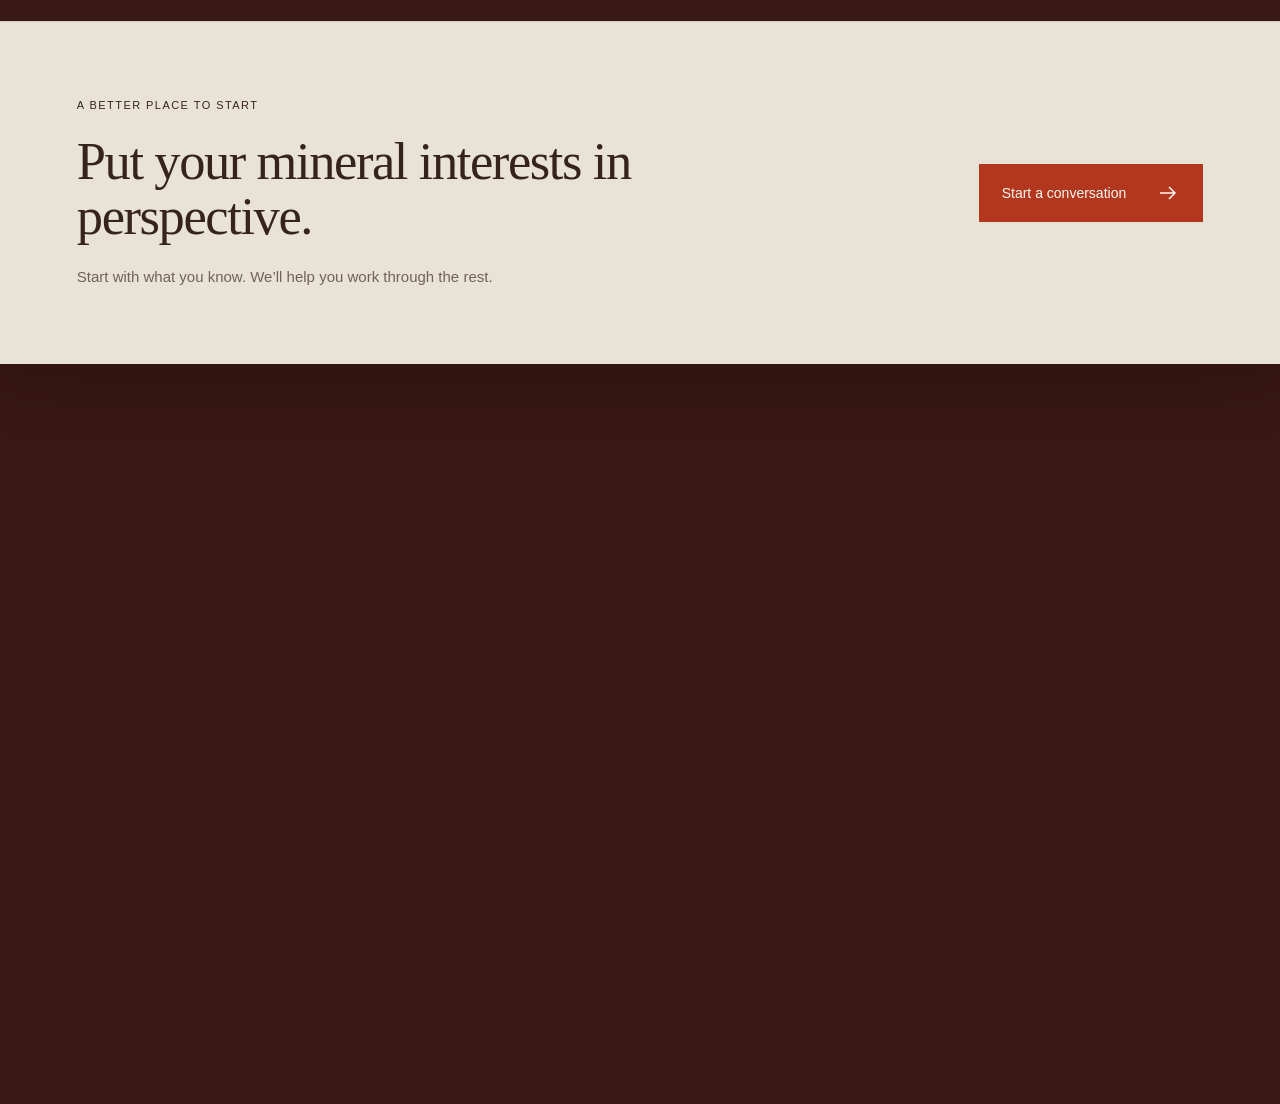
==== commit 1c1879d3: "Support project and custom-domain URLs and document Namecheap setup" ====
--- a/docs/approach/index.html
+++ b/docs/approach/index.html
@@ -1 +1 @@
-<!doctype html><html lang="en"><head><meta charset="utf-8"><meta name="viewport" content="width=device-width,initial-scale=1"><meta name="theme-color" content="#f4f1e8"><title>Our approach | Terrafirma</title><meta name="description" content="From courthouse records to ownership, royalty review, and acquisition decisions. See how Terrafirma connects the work."><link rel="canonical" href="https://basil-personal.github.io/terrafirma/approach/"><meta property="og:title" content="Our approach | Terrafirma"><meta property="og:description" content="From courthouse records to ownership, royalty review, and acquisition decisions. See how Terrafirma connects the work."><meta property="og:type" content="website"><meta property="og:url" content="https://basil-personal.github.io/terrafirma/approach/"><meta property="og:image" content="https://basil-personal.github.io/terrafirma/assets/social-card.png"><meta name="twitter:card" content="summary_large_image"><link rel="icon" href="/terrafirma/assets/favicon.svg" type="image/svg+xml"><link rel="preload" href="/terrafirma/assets/instrument-regular.woff" as="font" type="font/woff" crossorigin><link rel="preload" href="/terrafirma/assets/inter-regular.woff" as="font" type="font/woff" crossorigin><link rel="stylesheet" href="/terrafirma/style.css"><script src="/terrafirma/site-config.js" defer></script><script src="/terrafirma/script.js" defer></script></head><body id="top"><a class="skip-link" href="#main">Skip to content</a><header class="site-header"><a class="brand" href="/terrafirma/" aria-label="Terrafirma home"><svg class="survey-mark" viewBox="0 0 48 48" fill="none" aria-hidden="true"><path d="M5 10h38v10H29v23H19V20H5V10Z" fill="currentColor"/><path d="M1 1h9M1 1v9M47 1h-9M47 1v9M1 47h9M1 47v-9M47 47h-9M47 47v-9" stroke="currentColor" stroke-width="1.3"/></svg><span class="wordmark"><svg xmlns="http://www.w3.org/2000/svg" viewBox="0 0 9039 1650" fill="currentColor" aria-hidden="true"><g transform="translate(0 1550) scale(1 -1)"><path transform="translate(0 0)" d="M626 1118V939H20V1118ZM183 1384H403V302Q403 235 431.5 203.5Q460 172 525 172Q542 172 570.0 176.0Q598 180 618 184L657 8Q622 -4 582.0 -9.5Q542 -15 503 -15Q351 -15 267.0 63.5Q183 142 183 284Z"/><path transform="translate(622 0)" d="M630 -23Q465 -23 345.0 48.0Q225 119 160.5 248.0Q96 377 96 551Q96 723 159.5 854.0Q223 985 339.0 1058.5Q455 1132 611 1132Q707 1132 796.0 1100.5Q885 1069 956.0 1002.0Q1027 935 1068.5 828.5Q1110 722 1110 570V492H219V656H997L894 602Q894 705 862.0 783.5Q830 862 767.5 906.0Q705 950 611 950Q518 950 452.0 905.0Q386 860 351.5 786.5Q317 713 317 626V514Q317 399 356.5 319.5Q396 240 467.0 199.5Q538 159 632 159Q694 159 744.0 176.5Q794 194 830.5 229.5Q867 265 886 317L1093 268Q1066 182 1002.5 116.0Q939 50 844.5 13.5Q750 -23 630 -23Z"/><path transform="translate(1750 0)" d="M148 0V1118H361V938H373Q404 1030 481.0 1082.0Q558 1134 656 1134Q677 1134 704.0 1132.5Q731 1131 749 1128V918Q737 922 703.0 926.0Q669 930 634 930Q558 930 497.0 898.0Q436 866 402.0 809.5Q368 753 368 679V0Z"/><path transform="translate(2467 0)" d="M148 0V1118H361V938H373Q404 1030 481.0 1082.0Q558 1134 656 1134Q677 1134 704.0 1132.5Q731 1131 749 1128V918Q737 922 703.0 926.0Q669 930 634 930Q558 930 497.0 898.0Q436 866 402.0 809.5Q368 753 368 679V0Z"/><path transform="translate(3184 0)" d="M461 -25Q355 -25 269.0 14.5Q183 54 133.0 130.0Q83 206 83 316Q83 411 119.5 472.0Q156 533 218.5 569.0Q281 605 357.5 623.0Q434 641 513 650Q612 662 674.0 669.5Q736 677 765.5 694.5Q795 712 795 751V757Q795 820 771.0 863.0Q747 906 699.5 929.5Q652 953 581 953Q508 953 455.5 930.5Q403 908 370.5 873.0Q338 838 322 800L115 854Q153 954 224.0 1015.0Q295 1076 387.0 1104.0Q479 1132 577 1132Q645 1132 721.0 1116.0Q797 1100 864.0 1058.0Q931 1016 973.0 940.0Q1015 864 1015 742V0H802V153H791Q769 110 726.0 69.0Q683 28 617.5 1.5Q552 -25 461 -25ZM510 152Q600 152 664.0 187.0Q728 222 762.0 280.0Q796 338 796 403V546Q784 534 750.5 524.5Q717 515 674.0 507.5Q631 500 591.0 495.0Q551 490 525 487Q463 479 411.5 460.0Q360 441 329.5 406.0Q299 371 299 313Q299 260 326.5 224.0Q354 188 401.0 170.0Q448 152 510 152Z"/><path transform="translate(4272 0)" d="M702 1118V939H20V1118ZM232 0V1246Q232 1350 278.5 1420.0Q325 1490 401.0 1525.0Q477 1560 565 1560Q632 1560 679.5 1549.0Q727 1538 749 1530L698 1352Q682 1357 658.5 1362.5Q635 1368 600 1368Q522 1368 487.0 1329.0Q452 1290 452 1216V0Z"/><path transform="translate(4974 0)" d="M148 0V1118H368V0ZM259 1289Q202 1289 161.5 1327.0Q121 1365 121 1419Q121 1474 161.5 1512.0Q202 1550 259 1550Q316 1550 357.0 1512.0Q398 1474 398 1419Q398 1365 357.0 1327.0Q316 1289 259 1289Z"/><path transform="translate(5415 0)" d="M148 0V1118H361V938H373Q404 1030 481.0 1082.0Q558 1134 656 1134Q677 1134 704.0 1132.5Q731 1131 749 1128V918Q737 922 703.0 926.0Q669 930 634 930Q558 930 497.0 898.0Q436 866 402.0 809.5Q368 753 368 679V0Z"/><path transform="translate(6132 0)" d="M148 0V1118H357L363 859H346Q370 954 420.0 1015.0Q470 1076 537.0 1106.5Q604 1137 677 1137Q799 1137 874.0 1061.5Q949 986 975 851H947Q969 943 1023.0 1007.0Q1077 1071 1153.5 1104.0Q1230 1137 1317 1137Q1416 1137 1496.5 1094.0Q1577 1051 1624.0 966.0Q1671 881 1671 754V0H1451V732Q1451 844 1388.5 894.0Q1326 944 1241 944Q1172 944 1122.0 915.0Q1072 886 1045.0 834.5Q1018 783 1018 716V0H801V746Q801 836 743.5 890.0Q686 944 597 944Q536 944 483.5 915.5Q431 887 399.5 831.5Q368 776 368 695V0Z"/><path transform="translate(7876 0)" d="M461 -25Q355 -25 269.0 14.5Q183 54 133.0 130.0Q83 206 83 316Q83 411 119.5 472.0Q156 533 218.5 569.0Q281 605 357.5 623.0Q434 641 513 650Q612 662 674.0 669.5Q736 677 765.5 694.5Q795 712 795 751V757Q795 820 771.0 863.0Q747 906 699.5 929.5Q652 953 581 953Q508 953 455.5 930.5Q403 908 370.5 873.0Q338 838 322 800L115 854Q153 954 224.0 1015.0Q295 1076 387.0 1104.0Q479 1132 577 1132Q645 1132 721.0 1116.0Q797 1100 864.0 1058.0Q931 1016 973.0 940.0Q1015 864 1015 742V0H802V153H791Q769 110 726.0 69.0Q683 28 617.5 1.5Q552 -25 461 -25ZM510 152Q600 152 664.0 187.0Q728 222 762.0 280.0Q796 338 796 403V546Q784 534 750.5 524.5Q717 515 674.0 507.5Q631 500 591.0 495.0Q551 490 525 487Q463 479 411.5 460.0Q360 441 329.5 406.0Q299 371 299 313Q299 260 326.5 224.0Q354 188 401.0 170.0Q448 152 510 152Z"/></g></svg></span></a><nav class="desktop-nav" aria-label="Main navigation"><a href="/terrafirma/owners/" >Mineral Owners</a><a href="/terrafirma/operators/" >Operators & Buyers</a><a href="/terrafirma/approach/" aria-current=page>Our Approach</a></nav><a class="button " href="/terrafirma/contact/"><span>Start a conversation</span><svg class="arrow" viewBox="0 0 24 24" fill="none" aria-hidden="true"><path d="M4 12h15m-6-6 6 6-6 6" stroke="currentColor" stroke-width="1.5"/></svg></a><button class="menu-toggle" aria-label="Open navigation" aria-expanded="false" aria-controls="mobile-menu"><span></span><span></span></button><div class="scroll-progress" aria-hidden="true"></div></header><nav id="mobile-menu" class="mobile-menu" aria-label="Mobile navigation" hidden><a href="/terrafirma/owners/" >Mineral Owners</a><a href="/terrafirma/operators/" >Operators & Buyers</a><a href="/terrafirma/approach/" aria-current=page>Our Approach</a><a href="/terrafirma/courthouse-partners/">Courthouse Partnerships</a><a href="/terrafirma/contact/">Start a conversation <svg class="arrow" viewBox="0 0 24 24" fill="none" aria-hidden="true"><path d="M4 12h15m-6-6 6 6-6 6" stroke="currentColor" stroke-width="1.5"/></svg></a></nav><main id="main" class="page-shell"><section class="approach-hero section"><span class="eyebrow">OUR APPROACH</span><h1>Intelligence in the work.<br>People in the decisions.</h1><p>We deliver mineral management, source-backed research, and transaction support as a managed service. Our team owns the work. AI helps us do it faster.</p></section><section class="workflow-section section" id="how-it-works"><div class="section-heading"><div><span class="eyebrow">INSIDE OUR MANAGED SERVICE</span><h2>The work we do.<br>The clarity you get.</h2></div><p>Follow how our team takes a filing through ownership research and payment review, with AI helping at each step.</p></div><div class="walkthrough" data-step="0"><div class="walkthrough-top"><span class="mini-brand"><svg class="survey-mark" viewBox="0 0 48 48" fill="none" aria-hidden="true"><path d="M5 10h38v10H29v23H19V20H5V10Z" fill="currentColor"/><path d="M1 1h9M1 1v9M47 1h-9M47 1v9M1 47h9M1 47v-9M47 47h-9M47 47v-9" stroke="currentColor" stroke-width="1.3"/></svg> TERRAFIRMA / RECORD TO REVIEW</span><span class="sample-label">Service workflow · illustrative</span></div><div class="walk-tabs" role="tablist" aria-label="Record walkthrough"><button id="step-tab-0" role="tab" aria-selected="true" aria-controls="walk-panel" data-step="0"><span>01</span> The source</button><button id="step-tab-1" role="tab" aria-selected="false" aria-controls="walk-panel" tabindex="-1" data-step="1"><span>02</span> The interest</button><button id="step-tab-2" role="tab" aria-selected="false" aria-controls="walk-panel" tabindex="-1" data-step="2"><span>03</span> The review</button></div><div id="walk-panel" role="tabpanel" aria-labelledby="step-tab-0" tabindex="0"><div class="walk-visual"><div class="document-stage"><div class="document-under"></div><article class="sample-document"><div class="doc-meta"><span>EXAMPLE FILE / 001</span><span>01 OF 02</span></div><div class="doc-rule"></div><h3>Mineral interest<br>record</h3><p class="doc-disclaimer">SAMPLE DOCUMENT · NOT A PUBLIC FILING</p><div class="doc-fields"><button class="doc-field selected" data-field="owner" aria-pressed="true"><span>PARTY</span><strong>Example Family Trust</strong><span class="field-index">01</span></button><button class="doc-field" data-field="tract" aria-pressed="false"><span>PROPERTY REFERENCE</span><strong>Illustrative Tract A</strong><span class="field-index">02</span></button><button class="doc-field" data-field="record" aria-pressed="false"><span>DOCUMENT REFERENCE</span><strong>Sample record / 001</strong><span class="field-index">03</span></button></div><div class="doc-lines" aria-hidden="true"><i></i><i></i><i></i></div><div class="doc-foot">Source context stays with the record. <span>↗</span></div></article></div><div class="interest-stage" hidden><div class="interest-map"><svg viewBox="0 0 600 440" fill="none" aria-hidden="true"><defs><pattern id="parcelgrid" width="54" height="54" patternUnits="userSpaceOnUse"><path d="M54 0H0v54" stroke="currentColor" stroke-opacity=".13"/></pattern><pattern id="parcelhatch" width="9" height="9" patternUnits="userSpaceOnUse" patternTransform="rotate(45)"><path d="M0 0V9" stroke="#b74124" stroke-opacity=".55" stroke-width="2"/></pattern></defs><path fill="url(#parcelgrid)" d="M0 0h600v440H0z"/><g stroke="currentColor" stroke-opacity=".4"><path d="M0 107h600M0 329h600M90 0v440M502 0v440"/><path d="M90 107h205v112H90zM295 107h207v112H295zM90 219h205v110H90zM295 219h207v110H295z"/></g><path d="M295 107h207v112H295z" fill="url(#parcelhatch)" stroke="#b74124" stroke-width="2"/><path d="M398 165V55h100" stroke="#b74124" stroke-width="1.5"/><circle cx="398" cy="165" r="6" fill="#b74124"/><circle cx="398" cy="165" r="16" stroke="#b74124"/><path d="M73 90h13m-13 0v13M519 90h-13m13 0v13M73 346h13m-13 0v-13M519 346h-13m13 0v-13" stroke="currentColor" stroke-width="1.5"/></svg></div><div class="interest-chip"><span class="eyebrow">CONNECTED INTEREST</span><strong>Example Family Trust</strong><span>Illustrative Tract A · Sample record / 001</span></div><div class="map-note">Diagram only. Not a surveyed boundary.</div></div><div class="review-stage" hidden><div class="review-slip"><span class="eyebrow">PAYMENT REVIEW / EXAMPLE</span><h3>A detail worth<br>a closer look.</h3><div class="decimal-row"><span>Expected payment decimal</span><strong>0.002500</strong></div><div class="decimal-row flagged"><span>Statement decimal</span><strong>0.002250</strong></div><div class="review-status"><span></span>Human review needed</div><p>Illustrative figures on a matched calculation basis. A flag for review, not proof of underpayment.</p></div></div></div><div class="walk-explainer" aria-live="polite"><span class="eyebrow" id="walk-kicker">01 / START WITH THE SOURCE</span><h3 id="walk-title">Every detail.<br>In context.</h3><p id="walk-copy">Read a filing, identify the key information, and keep it connected to the original record.</p><div class="insight-card"><span class="eyebrow" id="insight-label">SELECTED FIELD / PARTY</span><strong id="insight-value">Example Family Trust</strong><p id="insight-copy">A named party becomes a starting point for ownership research. It is not a title conclusion on its own.</p></div><button class="text-link" id="walk-next">Connect the interest <svg class="arrow" viewBox="0 0 24 24" fill="none" aria-hidden="true"><path d="M4 12h15m-6-6 6 6-6 6" stroke="currentColor" stroke-width="1.5"/></svg></button><p class="walk-note">Sample information explains the workflow. It does not represent a live account or a completed title review.</p></div></div></div></section><section class="method section"><div class="section-heading"><span class="eyebrow">HOW THE WORK MOVES</span><h2>Four steps.<br>One connected record.</h2></div><div class="method-list"><article><span>01</span><h3>Retrieve.</h3><p>Gather the relevant courthouse records and documents available for the engagement.</p></article><article><span>02</span><h3>Structure.</h3><p>Use AI to read and organize key information, with references back to the underlying source.</p></article><article><span>03</span><h3>Review.</h3><p>Bring exceptions, inconsistencies, and missing information to a person’s attention.</p></article><article><span>04</span><h3>Act.</h3><p>Define the next step: organize an interest, investigate a payment, or move diligence forward.</p></article></div></section><section class="approach-statement section"><span class="eyebrow">A SIMPLE PRINCIPLE</span><h2>Technology should make<br>the work easier to follow.</h2><p>Keep the source visible. Make uncertainty explicit. Put human judgment where it matters.</p></section><section class="inquiry-strip"><div><span class="eyebrow">A BETTER PLACE TO START</span><h2>Put your mineral interests in perspective.</h2><p>Start with what you know. We’ll help you work through the rest.</p></div><a class="button " href="/terrafirma/contact/"><span>Start a conversation</span><svg class="arrow" viewBox="0 0 24 24" fill="none" aria-hidden="true"><path d="M4 12h15m-6-6 6 6-6 6" stroke="currentColor" stroke-width="1.5"/></svg></a></section></main><footer class="site-footer"><div class="footer-inner"><div class="footer-top"><div class="footer-prompt"><span class="eyebrow">THE NEXT CHAPTER STARTS HERE</span><a href="/terrafirma/contact/">Let's get to work.<span class="circle-arrow"><svg class="arrow" viewBox="0 0 24 24" fill="none" aria-hidden="true"><path d="M4 12h15m-6-6 6 6-6 6" stroke="currentColor" stroke-width="1.5"/></svg></span></a></div><nav aria-label="Footer navigation"><a href="/terrafirma/owners/">Mineral Owners</a><a href="/terrafirma/operators/">Operators & Buyers</a><a href="/terrafirma/courthouse-partners/">Courthouse Partnerships</a><a href="/terrafirma/approach/">Our Approach</a><a href="/terrafirma/contact/">Get in touch</a></nav></div><div class="footer-wordmark" aria-hidden="true"><svg xmlns="http://www.w3.org/2000/svg" viewBox="0 0 9039 1650" fill="currentColor" aria-hidden="true"><g transform="translate(0 1550) scale(1 -1)"><path transform="translate(0 0)" d="M626 1118V939H20V1118ZM183 1384H403V302Q403 235 431.5 203.5Q460 172 525 172Q542 172 570.0 176.0Q598 180 618 184L657 8Q622 -4 582.0 -9.5Q542 -15 503 -15Q351 -15 267.0 63.5Q183 142 183 284Z"/><path transform="translate(622 0)" d="M630 -23Q465 -23 345.0 48.0Q225 119 160.5 248.0Q96 377 96 551Q96 723 159.5 854.0Q223 985 339.0 1058.5Q455 1132 611 1132Q707 1132 796.0 1100.5Q885 1069 956.0 1002.0Q1027 935 1068.5 828.5Q1110 722 1110 570V492H219V656H997L894 602Q894 705 862.0 783.5Q830 862 767.5 906.0Q705 950 611 950Q518 950 452.0 905.0Q386 860 351.5 786.5Q317 713 317 626V514Q317 399 356.5 319.5Q396 240 467.0 199.5Q538 159 632 159Q694 159 744.0 176.5Q794 194 830.5 229.5Q867 265 886 317L1093 268Q1066 182 1002.5 116.0Q939 50 844.5 13.5Q750 -23 630 -23Z"/><path transform="translate(1750 0)" d="M148 0V1118H361V938H373Q404 1030 481.0 1082.0Q558 1134 656 1134Q677 1134 704.0 1132.5Q731 1131 749 1128V918Q737 922 703.0 926.0Q669 930 634 930Q558 930 497.0 898.0Q436 866 402.0 809.5Q368 753 368 679V0Z"/><path transform="translate(2467 0)" d="M148 0V1118H361V938H373Q404 1030 481.0 1082.0Q558 1134 656 1134Q677 1134 704.0 1132.5Q731 1131 749 1128V918Q737 922 703.0 926.0Q669 930 634 930Q558 930 497.0 898.0Q436 866 402.0 809.5Q368 753 368 679V0Z"/><path transform="translate(3184 0)" d="M461 -25Q355 -25 269.0 14.5Q183 54 133.0 130.0Q83 206 83 316Q83 411 119.5 472.0Q156 533 218.5 569.0Q281 605 357.5 623.0Q434 641 513 650Q612 662 674.0 669.5Q736 677 765.5 694.5Q795 712 795 751V757Q795 820 771.0 863.0Q747 906 699.5 929.5Q652 953 581 953Q508 953 455.5 930.5Q403 908 370.5 873.0Q338 838 322 800L115 854Q153 954 224.0 1015.0Q295 1076 387.0 1104.0Q479 1132 577 1132Q645 1132 721.0 1116.0Q797 1100 864.0 1058.0Q931 1016 973.0 940.0Q1015 864 1015 742V0H802V153H791Q769 110 726.0 69.0Q683 28 617.5 1.5Q552 -25 461 -25ZM510 152Q600 152 664.0 187.0Q728 222 762.0 280.0Q796 338 796 403V546Q784 534 750.5 524.5Q717 515 674.0 507.5Q631 500 591.0 495.0Q551 490 525 487Q463 479 411.5 460.0Q360 441 329.5 406.0Q299 371 299 313Q299 260 326.5 224.0Q354 188 401.0 170.0Q448 152 510 152Z"/><path transform="translate(4272 0)" d="M702 1118V939H20V1118ZM232 0V1246Q232 1350 278.5 1420.0Q325 1490 401.0 1525.0Q477 1560 565 1560Q632 1560 679.5 1549.0Q727 1538 749 1530L698 1352Q682 1357 658.5 1362.5Q635 1368 600 1368Q522 1368 487.0 1329.0Q452 1290 452 1216V0Z"/><path transform="translate(4974 0)" d="M148 0V1118H368V0ZM259 1289Q202 1289 161.5 1327.0Q121 1365 121 1419Q121 1474 161.5 1512.0Q202 1550 259 1550Q316 1550 357.0 1512.0Q398 1474 398 1419Q398 1365 357.0 1327.0Q316 1289 259 1289Z"/><path transform="translate(5415 0)" d="M148 0V1118H361V938H373Q404 1030 481.0 1082.0Q558 1134 656 1134Q677 1134 704.0 1132.5Q731 1131 749 1128V918Q737 922 703.0 926.0Q669 930 634 930Q558 930 497.0 898.0Q436 866 402.0 809.5Q368 753 368 679V0Z"/><path transform="translate(6132 0)" d="M148 0V1118H357L363 859H346Q370 954 420.0 1015.0Q470 1076 537.0 1106.5Q604 1137 677 1137Q799 1137 874.0 1061.5Q949 986 975 851H947Q969 943 1023.0 1007.0Q1077 1071 1153.5 1104.0Q1230 1137 1317 1137Q1416 1137 1496.5 1094.0Q1577 1051 1624.0 966.0Q1671 881 1671 754V0H1451V732Q1451 844 1388.5 894.0Q1326 944 1241 944Q1172 944 1122.0 915.0Q1072 886 1045.0 834.5Q1018 783 1018 716V0H801V746Q801 836 743.5 890.0Q686 944 597 944Q536 944 483.5 915.5Q431 887 399.5 831.5Q368 776 368 695V0Z"/><path transform="translate(7876 0)" d="M461 -25Q355 -25 269.0 14.5Q183 54 133.0 130.0Q83 206 83 316Q83 411 119.5 472.0Q156 533 218.5 569.0Q281 605 357.5 623.0Q434 641 513 650Q612 662 674.0 669.5Q736 677 765.5 694.5Q795 712 795 751V757Q795 820 771.0 863.0Q747 906 699.5 929.5Q652 953 581 953Q508 953 455.5 930.5Q403 908 370.5 873.0Q338 838 322 800L115 854Q153 954 224.0 1015.0Q295 1076 387.0 1104.0Q479 1132 577 1132Q645 1132 721.0 1116.0Q797 1100 864.0 1058.0Q931 1016 973.0 940.0Q1015 864 1015 742V0H802V153H791Q769 110 726.0 69.0Q683 28 617.5 1.5Q552 -25 461 -25ZM510 152Q600 152 664.0 187.0Q728 222 762.0 280.0Q796 338 796 403V546Q784 534 750.5 524.5Q717 515 674.0 507.5Q631 500 591.0 495.0Q551 490 525 487Q463 479 411.5 460.0Q360 441 329.5 406.0Q299 371 299 313Q299 260 326.5 224.0Q354 188 401.0 170.0Q448 152 510 152Z"/></g></svg><span class="footer-mark"><svg class="survey-mark" viewBox="0 0 48 48" fill="none" aria-hidden="true"><path d="M5 10h38v10H29v23H19V20H5V10Z" fill="currentColor"/><path d="M1 1h9M1 1v9M47 1h-9M47 1v9M1 47h9M1 47v-9M47 47h-9M47 47v-9" stroke="currentColor" stroke-width="1.3"/></svg></span></div><div class="footer-bottom"><span>© 2026 Terrafirma</span><span>getterrafirma.com</span><div><a href="/terrafirma/credits/">Credits & privacy</a><a href="#top">Back to top ↑</a></div></div></div></footer></body></html>+<!doctype html><html lang="en"><head><meta charset="utf-8"><meta name="viewport" content="width=device-width,initial-scale=1"><meta name="theme-color" content="#f4f1e8"><title>Our approach | Terrafirma</title><meta name="description" content="From courthouse records to ownership, royalty review, and acquisition decisions. See how Terrafirma connects the work."><link rel="canonical" href="https://basil-personal.github.io/terrafirma/approach/"><meta property="og:title" content="Our approach | Terrafirma"><meta property="og:description" content="From courthouse records to ownership, royalty review, and acquisition decisions. See how Terrafirma connects the work."><meta property="og:type" content="website"><meta property="og:url" content="https://basil-personal.github.io/terrafirma/approach/"><meta property="og:image" content="https://basil-personal.github.io/terrafirma/assets/social-card.png"><meta name="twitter:card" content="summary_large_image"><link rel="icon" href="../assets/favicon.svg" type="image/svg+xml"><link rel="preload" href="../assets/instrument-regular.woff" as="font" type="font/woff" crossorigin><link rel="preload" href="../assets/inter-regular.woff" as="font" type="font/woff" crossorigin><link rel="stylesheet" href="../style.css"><script src="../site-config.js" defer></script><script src="../script.js" defer></script></head><body id="top"><a class="skip-link" href="#main">Skip to content</a><header class="site-header"><a class="brand" href="../" aria-label="Terrafirma home"><svg class="survey-mark" viewBox="0 0 48 48" fill="none" aria-hidden="true"><path d="M5 10h38v10H29v23H19V20H5V10Z" fill="currentColor"/><path d="M1 1h9M1 1v9M47 1h-9M47 1v9M1 47h9M1 47v-9M47 47h-9M47 47v-9" stroke="currentColor" stroke-width="1.3"/></svg><span class="wordmark"><svg xmlns="http://www.w3.org/2000/svg" viewBox="0 0 9039 1650" fill="currentColor" aria-hidden="true"><g transform="translate(0 1550) scale(1 -1)"><path transform="translate(0 0)" d="M626 1118V939H20V1118ZM183 1384H403V302Q403 235 431.5 203.5Q460 172 525 172Q542 172 570.0 176.0Q598 180 618 184L657 8Q622 -4 582.0 -9.5Q542 -15 503 -15Q351 -15 267.0 63.5Q183 142 183 284Z"/><path transform="translate(622 0)" d="M630 -23Q465 -23 345.0 48.0Q225 119 160.5 248.0Q96 377 96 551Q96 723 159.5 854.0Q223 985 339.0 1058.5Q455 1132 611 1132Q707 1132 796.0 1100.5Q885 1069 956.0 1002.0Q1027 935 1068.5 828.5Q1110 722 1110 570V492H219V656H997L894 602Q894 705 862.0 783.5Q830 862 767.5 906.0Q705 950 611 950Q518 950 452.0 905.0Q386 860 351.5 786.5Q317 713 317 626V514Q317 399 356.5 319.5Q396 240 467.0 199.5Q538 159 632 159Q694 159 744.0 176.5Q794 194 830.5 229.5Q867 265 886 317L1093 268Q1066 182 1002.5 116.0Q939 50 844.5 13.5Q750 -23 630 -23Z"/><path transform="translate(1750 0)" d="M148 0V1118H361V938H373Q404 1030 481.0 1082.0Q558 1134 656 1134Q677 1134 704.0 1132.5Q731 1131 749 1128V918Q737 922 703.0 926.0Q669 930 634 930Q558 930 497.0 898.0Q436 866 402.0 809.5Q368 753 368 679V0Z"/><path transform="translate(2467 0)" d="M148 0V1118H361V938H373Q404 1030 481.0 1082.0Q558 1134 656 1134Q677 1134 704.0 1132.5Q731 1131 749 1128V918Q737 922 703.0 926.0Q669 930 634 930Q558 930 497.0 898.0Q436 866 402.0 809.5Q368 753 368 679V0Z"/><path transform="translate(3184 0)" d="M461 -25Q355 -25 269.0 14.5Q183 54 133.0 130.0Q83 206 83 316Q83 411 119.5 472.0Q156 533 218.5 569.0Q281 605 357.5 623.0Q434 641 513 650Q612 662 674.0 669.5Q736 677 765.5 694.5Q795 712 795 751V757Q795 820 771.0 863.0Q747 906 699.5 929.5Q652 953 581 953Q508 953 455.5 930.5Q403 908 370.5 873.0Q338 838 322 800L115 854Q153 954 224.0 1015.0Q295 1076 387.0 1104.0Q479 1132 577 1132Q645 1132 721.0 1116.0Q797 1100 864.0 1058.0Q931 1016 973.0 940.0Q1015 864 1015 742V0H802V153H791Q769 110 726.0 69.0Q683 28 617.5 1.5Q552 -25 461 -25ZM510 152Q600 152 664.0 187.0Q728 222 762.0 280.0Q796 338 796 403V546Q784 534 750.5 524.5Q717 515 674.0 507.5Q631 500 591.0 495.0Q551 490 525 487Q463 479 411.5 460.0Q360 441 329.5 406.0Q299 371 299 313Q299 260 326.5 224.0Q354 188 401.0 170.0Q448 152 510 152Z"/><path transform="translate(4272 0)" d="M702 1118V939H20V1118ZM232 0V1246Q232 1350 278.5 1420.0Q325 1490 401.0 1525.0Q477 1560 565 1560Q632 1560 679.5 1549.0Q727 1538 749 1530L698 1352Q682 1357 658.5 1362.5Q635 1368 600 1368Q522 1368 487.0 1329.0Q452 1290 452 1216V0Z"/><path transform="translate(4974 0)" d="M148 0V1118H368V0ZM259 1289Q202 1289 161.5 1327.0Q121 1365 121 1419Q121 1474 161.5 1512.0Q202 1550 259 1550Q316 1550 357.0 1512.0Q398 1474 398 1419Q398 1365 357.0 1327.0Q316 1289 259 1289Z"/><path transform="translate(5415 0)" d="M148 0V1118H361V938H373Q404 1030 481.0 1082.0Q558 1134 656 1134Q677 1134 704.0 1132.5Q731 1131 749 1128V918Q737 922 703.0 926.0Q669 930 634 930Q558 930 497.0 898.0Q436 866 402.0 809.5Q368 753 368 679V0Z"/><path transform="translate(6132 0)" d="M148 0V1118H357L363 859H346Q370 954 420.0 1015.0Q470 1076 537.0 1106.5Q604 1137 677 1137Q799 1137 874.0 1061.5Q949 986 975 851H947Q969 943 1023.0 1007.0Q1077 1071 1153.5 1104.0Q1230 1137 1317 1137Q1416 1137 1496.5 1094.0Q1577 1051 1624.0 966.0Q1671 881 1671 754V0H1451V732Q1451 844 1388.5 894.0Q1326 944 1241 944Q1172 944 1122.0 915.0Q1072 886 1045.0 834.5Q1018 783 1018 716V0H801V746Q801 836 743.5 890.0Q686 944 597 944Q536 944 483.5 915.5Q431 887 399.5 831.5Q368 776 368 695V0Z"/><path transform="translate(7876 0)" d="M461 -25Q355 -25 269.0 14.5Q183 54 133.0 130.0Q83 206 83 316Q83 411 119.5 472.0Q156 533 218.5 569.0Q281 605 357.5 623.0Q434 641 513 650Q612 662 674.0 669.5Q736 677 765.5 694.5Q795 712 795 751V757Q795 820 771.0 863.0Q747 906 699.5 929.5Q652 953 581 953Q508 953 455.5 930.5Q403 908 370.5 873.0Q338 838 322 800L115 854Q153 954 224.0 1015.0Q295 1076 387.0 1104.0Q479 1132 577 1132Q645 1132 721.0 1116.0Q797 1100 864.0 1058.0Q931 1016 973.0 940.0Q1015 864 1015 742V0H802V153H791Q769 110 726.0 69.0Q683 28 617.5 1.5Q552 -25 461 -25ZM510 152Q600 152 664.0 187.0Q728 222 762.0 280.0Q796 338 796 403V546Q784 534 750.5 524.5Q717 515 674.0 507.5Q631 500 591.0 495.0Q551 490 525 487Q463 479 411.5 460.0Q360 441 329.5 406.0Q299 371 299 313Q299 260 326.5 224.0Q354 188 401.0 170.0Q448 152 510 152Z"/></g></svg></span></a><nav class="desktop-nav" aria-label="Main navigation"><a href="../owners/" >Mineral Owners</a><a href="../operators/" >Operators & Buyers</a><a href="./" aria-current=page>Our Approach</a></nav><a class="button " href="../contact/"><span>Start a conversation</span><svg class="arrow" viewBox="0 0 24 24" fill="none" aria-hidden="true"><path d="M4 12h15m-6-6 6 6-6 6" stroke="currentColor" stroke-width="1.5"/></svg></a><button class="menu-toggle" aria-label="Open navigation" aria-expanded="false" aria-controls="mobile-menu"><span></span><span></span></button><div class="scroll-progress" aria-hidden="true"></div></header><nav id="mobile-menu" class="mobile-menu" aria-label="Mobile navigation" hidden><a href="../owners/" >Mineral Owners</a><a href="../operators/" >Operators & Buyers</a><a href="./" aria-current=page>Our Approach</a><a href="../courthouse-partners/">Courthouse Partnerships</a><a href="../contact/">Start a conversation <svg class="arrow" viewBox="0 0 24 24" fill="none" aria-hidden="true"><path d="M4 12h15m-6-6 6 6-6 6" stroke="currentColor" stroke-width="1.5"/></svg></a></nav><main id="main" class="page-shell"><section class="approach-hero section"><span class="eyebrow">OUR APPROACH</span><h1>Intelligence in the work.<br>People in the decisions.</h1><p>We deliver mineral management, source-backed research, and transaction support as a managed service. Our team owns the work. AI helps us do it faster.</p></section><section class="workflow-section section" id="how-it-works"><div class="section-heading"><div><span class="eyebrow">INSIDE OUR MANAGED SERVICE</span><h2>The work we do.<br>The clarity you get.</h2></div><p>Follow how our team takes a filing through ownership research and payment review, with AI helping at each step.</p></div><div class="walkthrough" data-step="0"><div class="walkthrough-top"><span class="mini-brand"><svg class="survey-mark" viewBox="0 0 48 48" fill="none" aria-hidden="true"><path d="M5 10h38v10H29v23H19V20H5V10Z" fill="currentColor"/><path d="M1 1h9M1 1v9M47 1h-9M47 1v9M1 47h9M1 47v-9M47 47h-9M47 47v-9" stroke="currentColor" stroke-width="1.3"/></svg> TERRAFIRMA / RECORD TO REVIEW</span><span class="sample-label">Service workflow · illustrative</span></div><div class="walk-tabs" role="tablist" aria-label="Record walkthrough"><button id="step-tab-0" role="tab" aria-selected="true" aria-controls="walk-panel" data-step="0"><span>01</span> The source</button><button id="step-tab-1" role="tab" aria-selected="false" aria-controls="walk-panel" tabindex="-1" data-step="1"><span>02</span> The interest</button><button id="step-tab-2" role="tab" aria-selected="false" aria-controls="walk-panel" tabindex="-1" data-step="2"><span>03</span> The review</button></div><div id="walk-panel" role="tabpanel" aria-labelledby="step-tab-0" tabindex="0"><div class="walk-visual"><div class="document-stage"><div class="document-under"></div><article class="sample-document"><div class="doc-meta"><span>EXAMPLE FILE / 001</span><span>01 OF 02</span></div><div class="doc-rule"></div><h3>Mineral interest<br>record</h3><p class="doc-disclaimer">SAMPLE DOCUMENT · NOT A PUBLIC FILING</p><div class="doc-fields"><button class="doc-field selected" data-field="owner" aria-pressed="true"><span>PARTY</span><strong>Example Family Trust</strong><span class="field-index">01</span></button><button class="doc-field" data-field="tract" aria-pressed="false"><span>PROPERTY REFERENCE</span><strong>Illustrative Tract A</strong><span class="field-index">02</span></button><button class="doc-field" data-field="record" aria-pressed="false"><span>DOCUMENT REFERENCE</span><strong>Sample record / 001</strong><span class="field-index">03</span></button></div><div class="doc-lines" aria-hidden="true"><i></i><i></i><i></i></div><div class="doc-foot">Source context stays with the record. <span>↗</span></div></article></div><div class="interest-stage" hidden><div class="interest-map"><svg viewBox="0 0 600 440" fill="none" aria-hidden="true"><defs><pattern id="parcelgrid" width="54" height="54" patternUnits="userSpaceOnUse"><path d="M54 0H0v54" stroke="currentColor" stroke-opacity=".13"/></pattern><pattern id="parcelhatch" width="9" height="9" patternUnits="userSpaceOnUse" patternTransform="rotate(45)"><path d="M0 0V9" stroke="#b74124" stroke-opacity=".55" stroke-width="2"/></pattern></defs><path fill="url(#parcelgrid)" d="M0 0h600v440H0z"/><g stroke="currentColor" stroke-opacity=".4"><path d="M0 107h600M0 329h600M90 0v440M502 0v440"/><path d="M90 107h205v112H90zM295 107h207v112H295zM90 219h205v110H90zM295 219h207v110H295z"/></g><path d="M295 107h207v112H295z" fill="url(#parcelhatch)" stroke="#b74124" stroke-width="2"/><path d="M398 165V55h100" stroke="#b74124" stroke-width="1.5"/><circle cx="398" cy="165" r="6" fill="#b74124"/><circle cx="398" cy="165" r="16" stroke="#b74124"/><path d="M73 90h13m-13 0v13M519 90h-13m13 0v13M73 346h13m-13 0v-13M519 346h-13m13 0v-13" stroke="currentColor" stroke-width="1.5"/></svg></div><div class="interest-chip"><span class="eyebrow">CONNECTED INTEREST</span><strong>Example Family Trust</strong><span>Illustrative Tract A · Sample record / 001</span></div><div class="map-note">Diagram only. Not a surveyed boundary.</div></div><div class="review-stage" hidden><div class="review-slip"><span class="eyebrow">PAYMENT REVIEW / EXAMPLE</span><h3>A detail worth<br>a closer look.</h3><div class="decimal-row"><span>Expected payment decimal</span><strong>0.002500</strong></div><div class="decimal-row flagged"><span>Statement decimal</span><strong>0.002250</strong></div><div class="review-status"><span></span>Human review needed</div><p>Illustrative figures on a matched calculation basis. A flag for review, not proof of underpayment.</p></div></div></div><div class="walk-explainer" aria-live="polite"><span class="eyebrow" id="walk-kicker">01 / START WITH THE SOURCE</span><h3 id="walk-title">Every detail.<br>In context.</h3><p id="walk-copy">Read a filing, identify the key information, and keep it connected to the original record.</p><div class="insight-card"><span class="eyebrow" id="insight-label">SELECTED FIELD / PARTY</span><strong id="insight-value">Example Family Trust</strong><p id="insight-copy">A named party becomes a starting point for ownership research. It is not a title conclusion on its own.</p></div><button class="text-link" id="walk-next">Connect the interest <svg class="arrow" viewBox="0 0 24 24" fill="none" aria-hidden="true"><path d="M4 12h15m-6-6 6 6-6 6" stroke="currentColor" stroke-width="1.5"/></svg></button><p class="walk-note">Sample information explains the workflow. It does not represent a live account or a completed title review.</p></div></div></div></section><section class="method section"><div class="section-heading"><span class="eyebrow">HOW THE WORK MOVES</span><h2>Four steps.<br>One connected record.</h2></div><div class="method-list"><article><span>01</span><h3>Retrieve.</h3><p>Gather the relevant courthouse records and documents available for the engagement.</p></article><article><span>02</span><h3>Structure.</h3><p>Use AI to read and organize key information, with references back to the underlying source.</p></article><article><span>03</span><h3>Review.</h3><p>Bring exceptions, inconsistencies, and missing information to a person’s attention.</p></article><article><span>04</span><h3>Act.</h3><p>Define the next step: organize an interest, investigate a payment, or move diligence forward.</p></article></div></section><section class="approach-statement section"><span class="eyebrow">A SIMPLE PRINCIPLE</span><h2>Technology should make<br>the work easier to follow.</h2><p>Keep the source visible. Make uncertainty explicit. Put human judgment where it matters.</p></section><section class="inquiry-strip"><div><span class="eyebrow">A BETTER PLACE TO START</span><h2>Put your mineral interests in perspective.</h2><p>Start with what you know. We’ll help you work through the rest.</p></div><a class="button " href="../contact/"><span>Start a conversation</span><svg class="arrow" viewBox="0 0 24 24" fill="none" aria-hidden="true"><path d="M4 12h15m-6-6 6 6-6 6" stroke="currentColor" stroke-width="1.5"/></svg></a></section></main><footer class="site-footer"><div class="footer-inner"><div class="footer-top"><div class="footer-prompt"><span class="eyebrow">THE NEXT CHAPTER STARTS HERE</span><a href="../contact/">Let's get to work.<span class="circle-arrow"><svg class="arrow" viewBox="0 0 24 24" fill="none" aria-hidden="true"><path d="M4 12h15m-6-6 6 6-6 6" stroke="currentColor" stroke-width="1.5"/></svg></span></a></div><nav aria-label="Footer navigation"><a href="../owners/">Mineral Owners</a><a href="../operators/">Operators & Buyers</a><a href="../courthouse-partners/">Courthouse Partnerships</a><a href="./">Our Approach</a><a href="../contact/">Get in touch</a></nav></div><div class="footer-wordmark" aria-hidden="true"><svg xmlns="http://www.w3.org/2000/svg" viewBox="0 0 9039 1650" fill="currentColor" aria-hidden="true"><g transform="translate(0 1550) scale(1 -1)"><path transform="translate(0 0)" d="M626 1118V939H20V1118ZM183 1384H403V302Q403 235 431.5 203.5Q460 172 525 172Q542 172 570.0 176.0Q598 180 618 184L657 8Q622 -4 582.0 -9.5Q542 -15 503 -15Q351 -15 267.0 63.5Q183 142 183 284Z"/><path transform="translate(622 0)" d="M630 -23Q465 -23 345.0 48.0Q225 119 160.5 248.0Q96 377 96 551Q96 723 159.5 854.0Q223 985 339.0 1058.5Q455 1132 611 1132Q707 1132 796.0 1100.5Q885 1069 956.0 1002.0Q1027 935 1068.5 828.5Q1110 722 1110 570V492H219V656H997L894 602Q894 705 862.0 783.5Q830 862 767.5 906.0Q705 950 611 950Q518 950 452.0 905.0Q386 860 351.5 786.5Q317 713 317 626V514Q317 399 356.5 319.5Q396 240 467.0 199.5Q538 159 632 159Q694 159 744.0 176.5Q794 194 830.5 229.5Q867 265 886 317L1093 268Q1066 182 1002.5 116.0Q939 50 844.5 13.5Q750 -23 630 -23Z"/><path transform="translate(1750 0)" d="M148 0V1118H361V938H373Q404 1030 481.0 1082.0Q558 1134 656 1134Q677 1134 704.0 1132.5Q731 1131 749 1128V918Q737 922 703.0 926.0Q669 930 634 930Q558 930 497.0 898.0Q436 866 402.0 809.5Q368 753 368 679V0Z"/><path transform="translate(2467 0)" d="M148 0V1118H361V938H373Q404 1030 481.0 1082.0Q558 1134 656 1134Q677 1134 704.0 1132.5Q731 1131 749 1128V918Q737 922 703.0 926.0Q669 930 634 930Q558 930 497.0 898.0Q436 866 402.0 809.5Q368 753 368 679V0Z"/><path transform="translate(3184 0)" d="M461 -25Q355 -25 269.0 14.5Q183 54 133.0 130.0Q83 206 83 316Q83 411 119.5 472.0Q156 533 218.5 569.0Q281 605 357.5 623.0Q434 641 513 650Q612 662 674.0 669.5Q736 677 765.5 694.5Q795 712 795 751V757Q795 820 771.0 863.0Q747 906 699.5 929.5Q652 953 581 953Q508 953 455.5 930.5Q403 908 370.5 873.0Q338 838 322 800L115 854Q153 954 224.0 1015.0Q295 1076 387.0 1104.0Q479 1132 577 1132Q645 1132 721.0 1116.0Q797 1100 864.0 1058.0Q931 1016 973.0 940.0Q1015 864 1015 742V0H802V153H791Q769 110 726.0 69.0Q683 28 617.5 1.5Q552 -25 461 -25ZM510 152Q600 152 664.0 187.0Q728 222 762.0 280.0Q796 338 796 403V546Q784 534 750.5 524.5Q717 515 674.0 507.5Q631 500 591.0 495.0Q551 490 525 487Q463 479 411.5 460.0Q360 441 329.5 406.0Q299 371 299 313Q299 260 326.5 224.0Q354 188 401.0 170.0Q448 152 510 152Z"/><path transform="translate(4272 0)" d="M702 1118V939H20V1118ZM232 0V1246Q232 1350 278.5 1420.0Q325 1490 401.0 1525.0Q477 1560 565 1560Q632 1560 679.5 1549.0Q727 1538 749 1530L698 1352Q682 1357 658.5 1362.5Q635 1368 600 1368Q522 1368 487.0 1329.0Q452 1290 452 1216V0Z"/><path transform="translate(4974 0)" d="M148 0V1118H368V0ZM259 1289Q202 1289 161.5 1327.0Q121 1365 121 1419Q121 1474 161.5 1512.0Q202 1550 259 1550Q316 1550 357.0 1512.0Q398 1474 398 1419Q398 1365 357.0 1327.0Q316 1289 259 1289Z"/><path transform="translate(5415 0)" d="M148 0V1118H361V938H373Q404 1030 481.0 1082.0Q558 1134 656 1134Q677 1134 704.0 1132.5Q731 1131 749 1128V918Q737 922 703.0 926.0Q669 930 634 930Q558 930 497.0 898.0Q436 866 402.0 809.5Q368 753 368 679V0Z"/><path transform="translate(6132 0)" d="M148 0V1118H357L363 859H346Q370 954 420.0 1015.0Q470 1076 537.0 1106.5Q604 1137 677 1137Q799 1137 874.0 1061.5Q949 986 975 851H947Q969 943 1023.0 1007.0Q1077 1071 1153.5 1104.0Q1230 1137 1317 1137Q1416 1137 1496.5 1094.0Q1577 1051 1624.0 966.0Q1671 881 1671 754V0H1451V732Q1451 844 1388.5 894.0Q1326 944 1241 944Q1172 944 1122.0 915.0Q1072 886 1045.0 834.5Q1018 783 1018 716V0H801V746Q801 836 743.5 890.0Q686 944 597 944Q536 944 483.5 915.5Q431 887 399.5 831.5Q368 776 368 695V0Z"/><path transform="translate(7876 0)" d="M461 -25Q355 -25 269.0 14.5Q183 54 133.0 130.0Q83 206 83 316Q83 411 119.5 472.0Q156 533 218.5 569.0Q281 605 357.5 623.0Q434 641 513 650Q612 662 674.0 669.5Q736 677 765.5 694.5Q795 712 795 751V757Q795 820 771.0 863.0Q747 906 699.5 929.5Q652 953 581 953Q508 953 455.5 930.5Q403 908 370.5 873.0Q338 838 322 800L115 854Q153 954 224.0 1015.0Q295 1076 387.0 1104.0Q479 1132 577 1132Q645 1132 721.0 1116.0Q797 1100 864.0 1058.0Q931 1016 973.0 940.0Q1015 864 1015 742V0H802V153H791Q769 110 726.0 69.0Q683 28 617.5 1.5Q552 -25 461 -25ZM510 152Q600 152 664.0 187.0Q728 222 762.0 280.0Q796 338 796 403V546Q784 534 750.5 524.5Q717 515 674.0 507.5Q631 500 591.0 495.0Q551 490 525 487Q463 479 411.5 460.0Q360 441 329.5 406.0Q299 371 299 313Q299 260 326.5 224.0Q354 188 401.0 170.0Q448 152 510 152Z"/></g></svg><span class="footer-mark"><svg class="survey-mark" viewBox="0 0 48 48" fill="none" aria-hidden="true"><path d="M5 10h38v10H29v23H19V20H5V10Z" fill="currentColor"/><path d="M1 1h9M1 1v9M47 1h-9M47 1v9M1 47h9M1 47v-9M47 47h-9M47 47v-9" stroke="currentColor" stroke-width="1.3"/></svg></span></div><div class="footer-bottom"><span>© 2026 Terrafirma</span><span>getterrafirma.com</span><div><a href="../credits/">Credits & privacy</a><a href="#top">Back to top ↑</a></div></div></div></footer></body></html>
--- a/docs/style.css
+++ b/docs/style.css
@@ -0,0 +1,19 @@
+@font-face{font-family:Instrument;src:url('/assets/instrument-regular.woff') format('woff');font-weight:400;font-style:normal;font-display:swap}@font-face{font-family:Instrument;src:url('/assets/instrument-italic.woff') format('woff');font-weight:400;font-style:italic;font-display:swap}@font-face{font-family:Inter;src:url('/assets/inter-regular.woff') format('woff');font-weight:400;font-display:swap}@font-face{font-family:Inter;src:url('/assets/inter-medium.woff') format('woff');font-weight:500;font-display:swap}@font-face{font-family:Inter;src:url('/assets/inter-semibold.woff') format('woff');font-weight:600;font-display:swap}
+:root{--paper:#f4f1e8;--paper-dark:#e9e5d9;--ink:#36231c;--muted:#706355;--line:#d4cbbd;--rust:#b3371f;--rust-bright:#d95731;--oxblood:#381813;--olive:#777c5d;--serif:Instrument,Georgia,serif;--sans:Inter,Arial,sans-serif;--gutter:6%;--ease:cubic-bezier(.22,1,.36,1)}*{box-sizing:border-box}html{scroll-behavior:smooth;scroll-padding-top:110px}body{margin:0;color:var(--ink);background:var(--oxblood);font-family:var(--sans);font-size:17px;-webkit-font-smoothing:antialiased}body.menu-open{overflow:hidden}::selection{background:#c74728;color:var(--paper)}a{color:inherit;text-decoration:none}button,input,select,textarea{font:inherit}button{cursor:pointer;border:0;color:inherit}button,a{-webkit-tap-highlight-color:transparent}a:focus-visible,button:focus-visible,summary:focus-visible,[tabindex='0']:focus-visible{outline:2px solid var(--rust-bright);outline-offset:6px}h1,h2,h3,h4,p{margin:0}h1,h2,h3{font-family:var(--serif);font-weight:400}h2{font-size:clamp(48px,5.25vw,76px);line-height:1.03;letter-spacing:-1.4px}p{line-height:1.65}svg{display:block}.arrow{width:24px;height:24px;flex:none;transition:transform .35s var(--ease)}.eyebrow{font:500 11px/1.6 var(--sans);letter-spacing:1.45px;text-transform:uppercase;display:block}.page-shell{position:relative;z-index:2;background:var(--paper);box-shadow:0 22px 50px #14070330}.section{padding:112px var(--gutter)}.section-heading{display:flex;justify-content:space-between;gap:70px;align-items:flex-start;margin-bottom:52px}.section-heading>h2{width:62%}.section-heading>div h2{margin-top:25px}.section-heading>p{font-size:17px;max-width:365px;color:var(--muted);padding-top:54px}.section-heading>.eyebrow{padding-top:12px;max-width:260px}.button{position:relative;display:inline-flex;align-items:center;justify-content:space-between;gap:30px;min-height:56px;padding:17px 23px;background:var(--rust);color:#fff9f0;font-size:14px;font-weight:500;overflow:hidden;transition:background .25s,color .25s,box-shadow .25s}.button:before{content:'';position:absolute;inset:0;background:#842617;transform:translateY(101%);transition:transform .4s var(--ease)}.button>span,.button>.arrow{position:relative}.button:hover:before{transform:translateY(0)}.button:hover .arrow{transform:translateX(5px)}.button-secondary{background:transparent;color:var(--ink);border:1px solid var(--line)}.button-secondary:hover{color:var(--paper)}.text-link{display:inline-flex;gap:25px;align-items:center;background:none;padding:8px 0;min-height:44px;border-bottom:1px solid currentColor;color:var(--rust);font-size:14px;font-weight:500;line-height:1.4}.text-link:hover .arrow{transform:translateX(6px)}.quiet-link{font-size:14px;display:flex;align-items:center;gap:18px;min-height:44px}.quiet-link:hover span{transform:translateY(4px)}.quiet-link span{transition:transform .25s}.skip-link{position:fixed;top:-100px;left:12px;z-index:100;background:var(--paper);padding:15px}.skip-link:focus{top:10px}.site-header{position:sticky;top:0;z-index:40;height:91px;display:flex;align-items:center;justify-content:space-between;padding:0 4%;background:var(--paper);gap:35px;transition:box-shadow .3s}.site-header.scrolled{box-shadow:0 1px 0 #36231c20}.brand{display:flex;align-items:center;gap:13px;flex:none;min-height:44px}.survey-mark{width:36px;height:36px}.wordmark{display:block;width:128px}.wordmark svg{width:100%;height:auto}.desktop-nav{display:flex;gap:32px;margin-left:auto;margin-right:auto;align-items:center}.desktop-nav a{font-size:13px;line-height:1.4;position:relative;white-space:nowrap;padding:16px 0}.desktop-nav a:after{content:'';position:absolute;bottom:8px;left:0;right:0;height:1px;background:var(--rust);transform:scaleX(0);transform-origin:left;transition:transform .35s var(--ease)}.desktop-nav a:hover:after,.desktop-nav a[aria-current=page]:after{transform:scaleX(1)}.site-header>.button{font-size:12px;min-height:48px;padding:12px 18px;gap:20px}.scroll-progress{position:absolute;bottom:0;left:0;width:100%;height:2px;background:var(--rust);transform:scaleX(0);transform-origin:left;pointer-events:none}.menu-toggle,.mobile-menu{display:none}.hero{position:relative;min-height:730px;height:min(880px,calc(100svh - 91px));color:var(--paper);overflow:hidden;padding:38px var(--gutter) 50px;background:#58271b;display:flex;flex-direction:column}.hero-picture,.hero-picture img,.hero-shade{position:absolute;inset:0;width:100%;height:100%}.hero-picture img{object-fit:cover;object-position:center 46%;filter:saturate(.32) sepia(.35);transform:scale(1.04);animation:terrain-drift 22s ease-in-out infinite alternate;will-change:transform}.hero-shade{background:linear-gradient(180deg,#270a08a8 0%,#5d251b85 42%,#270d0bf0 100%),linear-gradient(90deg,#641e1380,#8b371a33);mix-blend-mode:multiply}.hero-topline,.hero h1,.hero-lower,.photo-credit{position:relative;z-index:2}.hero-topline{display:flex;justify-content:space-between}.hero-topline .eyebrow{font-size:10px;letter-spacing:1.5px}.hero-location{opacity:.8}.hero h1{font-size:clamp(76px,8.1vw,132px);line-height:1.03;letter-spacing:-1.8px;margin:75px 0 65px;max-width:1100px}.hero h1>span{display:block;animation:headline-in 1.2s var(--ease) both}.hero h1>span:nth-child(2){animation-delay:.12s}.hero-lower{display:grid;grid-template-columns:1fr 1fr;gap:8%;margin-top:auto;align-items:end}.hero-description{max-width:570px}.hero-description p{font-size:16px;line-height:1.6;color:#f1e5d9}.hero-actions{display:flex;align-items:center;gap:30px;margin-top:25px}.hero .button{background:#bd3d22}.hero-scroll{display:flex;gap:18px;align-items:center;font-size:9px;letter-spacing:1.2px;width:max-content;max-width:100%;padding-bottom:15px}.hero-scroll>span:last-child{font-size:21px}.scroll-line{width:65px;height:1px;background:#edc9b280;transform-origin:left;transition:transform .4s}.hero-scroll:hover .scroll-line{transform:scaleX(1.2)}.photo-credit{position:absolute;bottom:16px;right:var(--gutter);font-size:9px;color:#e0c7b9;text-decoration:underline;text-underline-offset:3px}.hero-grid{position:absolute;inset:0;opacity:.17;pointer-events:none}.hero-grid i{position:absolute;inset:16% 6% 18%;border:1px solid #efc6a3}.hero-grid i:nth-child(2){inset:16% 36% 18%;border-top:0;border-bottom:0}.hero-grid i:nth-child(3){inset:49% 6% 50%;border-bottom:0}.intro-copy{margin-left:38%;display:grid;grid-template-columns:1fr 1.2fr;gap:45px;margin-top:42px}.intro-copy p:first-child{font-size:18px;line-height:1.5;max-width:300px}.intro-copy p:last-child{font-size:15px;color:var(--muted)}.audience-rows{margin-top:80px}.audience-row{position:relative;display:grid;grid-template-columns:60px 1.25fr 1fr 35px;align-items:center;gap:30px;border-top:1px solid var(--line);padding:40px 0;transition:padding .45s var(--ease),background .45s}.audience-row:last-child{border-bottom:1px solid var(--line)}.audience-row:hover{padding-left:20px;padding-right:20px;background:#ece7db}.row-number{font:400 12px var(--sans);align-self:start;padding-top:4px;color:var(--rust)}.audience-row .eyebrow{font-size:10px;color:var(--muted)}.audience-row h3{font-size:46px;line-height:1.02;margin-top:15px;letter-spacing:-.5px}.audience-detail{max-width:320px}.audience-detail p{font-size:15px;color:var(--muted)}.audience-detail .text-link{font-size:13px;margin-top:16px}.audience-detail .text-link .arrow{display:none}.row-arrow{align-self:center}.row-arrow .arrow{width:32px;height:32px;transform:rotate(-45deg)}.audience-row:hover .row-arrow .arrow{transform:rotate(0)}.workflow-section{background:#e9e5d9;padding-top:95px}.walkthrough{border:1px solid #c9bca9;background:#f6f2e8;box-shadow:0 18px 60px #38241908}.walkthrough-top{padding:22px 30px;display:flex;justify-content:space-between;align-items:center;border-bottom:1px solid #d8cfbf}.mini-brand{display:flex;align-items:center;gap:10px;font-size:10px;letter-spacing:1.2px}.mini-brand .survey-mark{width:21px;height:21px}.sample-label{font-size:11px;line-height:1.4;border:1px solid #c9bca9;padding:6px 9px;color:#75624d}.walk-tabs{display:grid;grid-template-columns:repeat(3,1fr);border-bottom:1px solid #d8cfbf}.walk-tabs button{padding:22px;text-align:left;background:none;position:relative;border-right:1px solid #d8cfbf;font-size:14px;transition:background .25s,color .25s}.walk-tabs button:last-child{border-right:0}.walk-tabs button>span{margin-right:18px;font-size:11px;color:#746353}.walk-tabs button:after{content:'';position:absolute;bottom:-1px;left:0;right:0;height:2px;transform:scaleX(0);transform-origin:left;background:var(--rust);transition:transform .4s var(--ease)}.walk-tabs button[aria-selected=true]{background:#efe8d9;color:var(--rust)}.walk-tabs button[aria-selected=true]:after{transform:scaleX(1)}#walk-panel{display:grid;grid-template-columns:1.15fr 1fr;min-height:570px}.walk-visual{position:relative;background:#dbd6c6;overflow:hidden;display:flex;align-items:center;justify-content:center;border-right:1px solid #c9bca9}.walk-visual:before{content:'';position:absolute;inset:0;opacity:.3;background-image:linear-gradient(#b9ad9925 1px,transparent 1px),linear-gradient(90deg,#b9ad9925 1px,transparent 1px);background-size:28px 28px}.document-stage{position:relative;width:76%;margin:40px auto;max-width:400px}.document-under{position:absolute;inset:0;background:#e9dfcc;transform:rotate(-5deg) translate(-7px,5px);box-shadow:0 15px 35px #4f36251a;border:1px solid #c6b89f}.sample-document{position:relative;padding:24px 27px;background:#fcf8ed;box-shadow:0 10px 25px #4c38211a;transform:rotate(2deg);transition:transform .6s var(--ease)}.document-stage:hover .sample-document{transform:rotate(0deg) translateY(-3px)}.doc-meta{display:flex;justify-content:space-between;font-size:8px;letter-spacing:1px;color:#6b5b46}.doc-rule{height:2px;background:#5d4b35;margin:15px 0 20px}.sample-document h3{font-size:36px;line-height:1.04}.doc-disclaimer{font-size:8px;letter-spacing:.8px;margin:13px 0 22px;color:#75634b}.doc-fields{border-top:1px solid #ddd2bd}.doc-field{position:relative;display:block;width:100%;text-align:left;background:none;border-bottom:1px solid #ddd2bd;padding:14px 28px 14px 9px;transition:background .25s,color .25s}.doc-field>span:first-child{font-size:8px;letter-spacing:.8px;display:block;margin-bottom:7px}.doc-field strong{display:block;font-size:12px;font-weight:500}.doc-field .field-index{position:absolute;right:8px;top:24px;font-size:8px;opacity:.6}.doc-field.selected{background:#efe0c9;color:#9a301a;box-shadow:inset 2px 0 var(--rust)}.doc-lines{margin:25px 0 20px;display:grid;gap:6px}.doc-lines i{display:block;height:2px;background:#dcd2be}.doc-lines i:nth-child(2){width:85%}.doc-lines i:nth-child(3){width:64%}.doc-foot{display:flex;justify-content:space-between;font-size:8px;color:#77664f}.doc-foot span{font-size:16px}.walk-explainer{padding:50px 45px;display:flex;flex-direction:column;align-items:start}.walk-explainer>.eyebrow{color:#8c3c24;font-size:10px}.walk-explainer h3{font-size:49px;line-height:1.02;margin:20px 0}.walk-explainer>p:not(.walk-note){font-size:15px;line-height:1.6;color:var(--muted);max-width:380px}.insight-card{border-left:2px solid #b6a38b;background:#eee8da;padding:17px 20px;margin:25px 0 20px;width:100%;min-height:146px}.insight-card .eyebrow{font-size:9px;letter-spacing:1px;color:#725b46}.insight-card strong{font-weight:500;display:block;font-size:14px;margin:8px 0}.insight-card p{font-size:12px;line-height:1.55;color:#675847}.walk-explainer .text-link{margin-top:auto}.walk-note{font-size:11px;line-height:1.55;color:#70604d;margin-top:22px}.interest-stage{position:relative;width:100%;height:100%;min-height:570px;display:flex;align-items:center}.interest-map{width:100%;color:#4e5742;transform:translateY(-45px)}.interest-map svg{width:100%;height:auto}.interest-chip{position:absolute;left:10%;right:10%;bottom:75px;background:#f6f2e7;border-left:2px solid var(--rust);box-shadow:0 12px 30px #40311a18;padding:20px 23px}.interest-chip strong{font-size:18px;font-weight:500;display:block;margin:13px 0}.interest-chip>span:last-child{font-size:12px;line-height:1.5}.interest-chip .eyebrow{font-size:9px;color:#725c46}.map-note{position:absolute;bottom:25px;left:10%;right:10%;font-size:10px;color:#61573f}.review-stage{padding:40px 35px;width:100%}.review-slip{background:#f7f0e3;box-shadow:0 12px 40px #402e1b18;padding:30px}.review-slip>.eyebrow{font-size:9px;color:#785a40}.review-slip h3{font-size:44px;line-height:1.04;margin:20px 0 28px}.decimal-row{padding:17px 0;border-top:1px solid #d4c4ac;display:flex;justify-content:space-between;gap:10px;align-items:center}.decimal-row span{font-size:11px;max-width:150px;line-height:1.5}.decimal-row strong{font-weight:500;font-size:20px;font-variant-numeric:tabular-nums}.decimal-row.flagged{color:var(--rust);border-bottom:1px solid #d4c4ac}.review-status{display:flex;align-items:center;gap:9px;font-size:11px;margin:22px 0}.review-status>span{width:6px;height:6px;background:var(--rust);border-radius:50%}.review-slip>p{font-size:11px;color:#725b42;line-height:1.6}.walkthrough.changing #walk-panel{animation:panel-in .4s var(--ease)}.source-section{display:grid;grid-template-columns:1fr 1fr;background:var(--oxblood);color:var(--paper)}.source-photo{position:relative;min-height:660px;overflow:hidden}.source-photo img{width:100%;height:100%;position:absolute;inset:0;object-fit:cover;filter:sepia(.45) saturate(.45) brightness(.77);transition:transform 1.6s var(--ease)}.source-photo:hover img{transform:scale(1.035)}.source-photo>.eyebrow{position:absolute;bottom:28px;left:8%;font-size:9px;color:#fff7e8;background:#381813b0;padding:7px 9px}.photo-bracket{position:absolute;inset:14%;border:1px solid #f6e3c27a}.photo-bracket:before,.photo-bracket:after{content:'';position:absolute;width:13px;height:13px;border:1px solid #f6e3c2;top:-7px;left:-7px}.photo-bracket:after{top:auto;left:auto;bottom:-7px;right:-7px}.source-copy{padding:100px 12%;display:flex;align-items:start;flex-direction:column;justify-content:center}.source-copy>.eyebrow{color:#dbaf97}.source-copy h2{margin:25px 0 35px;font-size:clamp(49px,5vw,73px)}.source-copy p{color:#d7c4b7;font-size:16px;max-width:460px;margin-bottom:20px}.source-copy .text-link{color:#edc3a8;margin-top:16px}.principles .section-heading{align-items:end}.principles .section-heading>.text-link{margin-bottom:5px}.principle-grid{display:grid;grid-template-columns:repeat(3,1fr);gap:45px;margin-top:65px}.principle-grid article{border-top:1px solid var(--line);padding-top:23px}.principle-icon{font-size:12px;color:var(--rust);display:block}.principle-grid h3{font-size:38px;margin:30px 0 18px}.principle-grid p{font-size:16px;color:var(--muted);max-width:340px}.faq{display:grid;grid-template-columns:1fr 1.3fr;gap:9%;padding-top:25px}.faq h2{margin-top:25px}.faq details{border-top:1px solid var(--line);padding:26px 0}.faq details:last-child{border-bottom:1px solid var(--line)}.faq summary{display:flex;justify-content:space-between;align-items:center;gap:20px;cursor:pointer;list-style:none;font-size:15px;min-height:24px;line-height:1.5}.faq summary::-webkit-details-marker{display:none}.plus{display:block;position:relative;width:18px;height:18px;flex:none;transition:transform .3s}.plus:before,.plus:after{content:'';position:absolute;top:8px;left:2px;width:14px;height:1px;background:var(--rust)}.plus:after{transform:rotate(90deg)}details[open] .plus{transform:rotate(45deg)}details[open]>div{animation:panel-in .35s var(--ease)}.faq details p{font-size:14px;color:var(--muted);padding-right:25px;margin-top:17px}.inquiry-strip{background:#e9e3d6;padding:75px var(--gutter);display:flex;align-items:center;justify-content:space-between;gap:60px;border-top:1px solid var(--line)}.inquiry-strip h2{font-size:clamp(43px,4.1vw,60px);line-height:1.05;max-width:660px;margin:20px 0}.inquiry-strip p{font-size:15px;color:var(--muted);max-width:600px}.inquiry-strip>.button{flex:none}.site-footer{position:sticky;bottom:0;z-index:1;background:#b53c24;color:#fff4e3;min-height:630px;height:min(740px,90svh);overflow:hidden}.footer-inner{padding:65px var(--gutter) 24px;height:100%;display:flex;flex-direction:column}.footer-top{display:flex;justify-content:space-between;gap:50px;align-items:start}.footer-prompt .eyebrow{font-size:10px;opacity:.85}.footer-prompt>a{font:400 clamp(40px,4.7vw,68px)/1.1 var(--serif);display:flex;align-items:center;gap:35px;margin-top:20px;letter-spacing:-.6px}.circle-arrow{width:58px;height:58px;border:1px solid #f8e3c566;border-radius:50%;display:flex;align-items:center;justify-content:center;transition:background .3s,color .3s,transform .3s}.circle-arrow .arrow{width:30px;height:30px;transform:rotate(-45deg)}.footer-prompt>a:hover .circle-arrow{background:var(--paper);color:var(--rust);transform:rotate(45deg)}.footer-top nav{display:grid;grid-template-columns:auto auto;gap:19px 45px;padding-top:5px}.footer-top nav a{font-size:13px;min-height:24px;position:relative}.footer-top nav a:hover{text-decoration:underline;text-underline-offset:5px}.footer-wordmark{display:flex;align-items:center;gap:4%;margin-top:auto;margin-bottom:auto;padding:35px 0 20px;transform:translateY(calc(40px * (1 - var(--footer-reveal,1))));opacity:calc(.65 + .35 * var(--footer-reveal,1));will-change:transform}.footer-wordmark>svg{width:80%;height:auto}.footer-mark{width:16%;display:block}.footer-mark>.survey-mark{width:100%;height:auto}.footer-bottom{display:flex;justify-content:space-between;gap:20px;border-top:1px solid #f8e3c555;padding-top:22px;font-size:10px;line-height:1.5}.footer-bottom>div{display:flex;gap:30px}.footer-bottom a:hover{text-decoration:underline;text-underline-offset:4px}.detail-hero{padding-top:35px;padding-bottom:35px}.back-link{font-size:12px;display:inline-block;padding:9px 0;margin-bottom:40px;color:var(--muted)}.detail-hero-grid{display:grid;grid-template-columns:1.2fr 1fr;gap:7%;align-items:center}.detail-hero h1{font-size:clamp(60px,6.25vw,96px);line-height:1.02;letter-spacing:-1px;margin:25px 0 30px}.detail-hero-grid>div>p{max-width:530px;font-size:17px;color:var(--muted)}.detail-hero .button{margin-top:32px}.detail-hero-bottom{border-top:1px solid var(--line);display:flex;justify-content:space-between;gap:25px;font-size:10px;letter-spacing:1.1px;margin-top:70px;padding-top:22px;color:var(--muted)}.detail-graphic{position:relative;min-height:475px;background:#e0dfd1;display:flex;flex-direction:column;overflow:hidden;padding:25px;color:#444e3d}.detail-graphic>.eyebrow{font-size:9px;letter-spacing:1.1px}.detail-graphic>svg{width:calc(100% + 50px);margin:15px -25px 0}.graphic-caption{padding-top:22px;margin-top:auto;border-top:1px solid #b8bcaa;display:flex;flex-direction:column;gap:8px;position:relative}.graphic-caption strong{font-size:19px;font-weight:400}.graphic-caption>span{font-size:12px;line-height:1.5}.buyer-graphic{background:#e3d7c4;color:#64462e}.diligence-stack{display:flex;flex-direction:column;gap:12px;padding:60px 0 45px;transform:rotate(-3deg)}.diligence-stack>div{display:grid;grid-template-columns:24px 1fr auto;align-items:center;gap:10px;background:#f6efdf;border:1px solid #c7b495;padding:22px 15px;box-shadow:0 10px 25px #604c3010}.diligence-stack>div:nth-child(2){transform:translateX(10px)}.diligence-stack>div:nth-child(3){transform:translateX(20px)}.diligence-stack span{font-size:10px}.diligence-stack strong{font-size:13px;font-weight:500}.diligence-stack b{font-size:9px;font-weight:400;color:#7f5538}.county-graphic{background:#e3ddd0;color:#6d4b37}.record-folders{position:relative;margin:50px 25px 25px;min-height:240px}.record-folders>div{position:absolute;inset:0 0 25px;background:#f4e9d4;border:1px solid #ba9d77;padding:23px;display:flex;justify-content:space-between;align-items:end;font-size:13px;letter-spacing:1px;box-shadow:0 10px 20px #43200d10;transform:rotate(-8deg) translate(-10px,-5px)}.record-folders>div:nth-child(2){background:#e9d6b4;transform:rotate(1deg) translate(10px,10px)}.record-folders>div:nth-child(3){background:#e0c59b;transform:rotate(9deg) translate(25px,25px)}.record-folders>div>span{font-size:20px}.detail-services{padding-top:85px}.service-detail{display:grid;grid-template-columns:50px 1fr 1.2fr;gap:35px;padding:43px 0;border-top:1px solid var(--line)}.service-detail:last-child{border-bottom:1px solid var(--line)}.service-detail h3{font-size:39px;line-height:1.05}.service-detail>div>p{font-size:17px;color:var(--muted);max-width:580px}.deliverable{padding:18px 22px;background:#ebe5d8;margin-top:24px;border-left:2px solid #aa7351}.deliverable>.eyebrow{font-size:9px;color:#80614c}.deliverable p{font-size:14px;line-height:1.6;margin-top:7px}.engagement{display:grid;grid-template-columns:1fr 1fr;gap:30px 8%;background:var(--oxblood);color:var(--paper)}.engagement>.eyebrow{grid-column:1/-1;color:#d9aa8e}.engagement>div>p{font-size:17px;color:#ddc6b9}.engagement .text-link{color:#edc3a8;margin-top:25px}.approach-hero{padding-top:85px;padding-bottom:95px}.approach-hero h1{font-size:clamp(62px,7.5vw,112px);line-height:1.02;margin:30px 0}.approach-hero>p{font-size:19px;max-width:630px;color:var(--muted)}.method-list{margin-top:70px}.method-list article{display:grid;grid-template-columns:70px .8fr 1fr;gap:40px;border-top:1px solid var(--line);padding:35px 0;align-items:center}.method-list article:last-child{border-bottom:1px solid var(--line)}.method-list article>span{font-size:12px;color:var(--rust)}.method-list h3{font-size:49px;line-height:1.1}.method-list p{font-size:17px;color:var(--muted);max-width:530px}.approach-statement{background:var(--oxblood);color:var(--paper);text-align:center}.approach-statement>.eyebrow{color:#d2a088}.approach-statement h2{margin:30px 0}.approach-statement p{color:#e4cabc;font-size:17px}.contact{display:grid;grid-template-columns:1fr 1.1fr;gap:10%;padding-top:85px;min-height:850px}.contact h1{font-size:clamp(68px,7.4vw,110px);line-height:1;letter-spacing:-1px;margin:30px 0}.contact-intro>p{max-width:400px;font-size:18px;color:var(--muted)}.contact-aside{border-top:1px solid var(--line);margin-top:50px;padding-top:25px;max-width:420px}.contact-aside .eyebrow{font-size:10px}.contact-aside ul{padding:0;list-style:none;font-size:14px;color:var(--muted);line-height:1.7;margin-top:20px}.contact-aside li{padding:6px 0 6px 20px;position:relative}.contact-aside li:before{content:'↗';position:absolute;left:0;color:var(--rust)}.contact-card{padding:32px;background:#eae4d7;border:1px solid #d5c7b2;align-self:start}.preview-notice{font-size:12px;line-height:1.6;color:#755b43;border-bottom:1px solid #ccbaa2;padding-bottom:20px;margin-bottom:25px}.form-grid{display:grid;grid-template-columns:1fr 1fr;gap:18px}form label{display:block;font-size:12px;margin-bottom:22px;line-height:1.5}input,textarea,select{display:block;width:100%;border:0;border-bottom:1px solid #b4a38b;border-radius:0;background:#f7f2e7;color:var(--ink);padding:15px 12px;font-size:14px;margin-top:8px;transition:border-color .2s;min-height:49px}input:focus,textarea:focus,select:focus{outline:2px solid var(--rust);outline-offset:2px}textarea{resize:vertical}::placeholder{color:#837460}.optional{font-size:10px;color:#73624e;float:right}.honey{display:none!important}form .button{width:100%}.form-note{font-size:11px;color:#75624e;line-height:1.6;margin-top:18px}.contact-card h2{font-size:56px;margin-top:20px}#review-fields{margin:30px 0}#review-fields>div{border-bottom:1px solid #d1c3ac;padding:13px 0}#review-fields dt{font-size:10px;text-transform:uppercase;letter-spacing:1px;color:#786147}#review-fields dd{font-size:15px;line-height:1.6;margin:6px 0 0;overflow-wrap:anywhere}#review-message{font-size:15px;color:#64513c;white-space:pre-wrap;overflow-wrap:anywhere}#review-notice{font-size:12px;color:#755b43;border-top:1px solid #d1c3ac;margin-top:25px;padding-top:20px}.review-actions{display:flex;gap:25px;align-items:center;margin-top:25px}#inquiry-status{font-size:12px;color:#4c602e;margin-top:20px}.credits{max-width:1000px;margin:0 auto;padding-top:85px}.credits h1{font-size:80px;margin:25px 0 55px}.credits h2{font-size:37px;margin:40px 0 20px}.credits p{font-size:16px;color:var(--muted);margin-bottom:16px}.credits p a{color:var(--rust);text-decoration:underline;text-underline-offset:4px}.credits+*{margin-top:0}[hidden]{display:none!important}@keyframes headline-in{from{opacity:0;transform:translateY(35px)}to{opacity:1;transform:translateY(0)}}@keyframes terrain-drift{from{transform:scale(1.18) translate3d(-3%,2%,0)}to{transform:scale(1.25) translate3d(3%,-2%,0)}}@keyframes panel-in{from{opacity:.4;transform:translateY(8px)}to{opacity:1;transform:translateY(0)}}
+@media(min-width:1700px){:root{--gutter:max(7%,calc((100vw - 1500px)/2))}.hero h1{font-size:132px}.footer-wordmark>svg{max-height:360px}}
+@media(max-width:1100px){:root{--gutter:5%}.desktop-nav{gap:20px}.site-header{padding:0 4%;gap:25px}.wordmark{width:110px}.survey-mark{width:30px;height:30px}.site-header>.button{font-size:11px;padding:12px;gap:10px}.desktop-nav a{font-size:12px}.hero{min-height:700px}.hero h1{font-size:clamp(80px,8.3vw,100px);margin-top:70px}.hero-lower{grid-template-columns:.7fr 1.3fr}.hero-scroll{font-size:8px;gap:12px}.hero-description p{font-size:16px}.hero-actions{gap:24px}.intro-copy{margin-left:0;grid-template-columns:1fr 1.5fr;gap:7%;padding-left:0}.audience-row{grid-template-columns:40px 1fr 1fr 25px;gap:20px}.audience-row h3{font-size:40px}.walk-explainer{padding:40px 30px}.walk-explainer h3{font-size:44px}.document-stage{width:82%}.sample-document{padding:20px}.source-copy{padding:70px 10%}.source-photo{min-height:620px}.source-copy h2{font-size:58px}.footer-top nav{gap:18px 25px}.footer-prompt>a{font-size:50px;gap:24px}.footer-top{gap:30px}.site-footer{min-height:590px;height:min(650px,90svh)}.detail-hero h1{font-size:70px}.detail-hero-grid{gap:5%}.detail-graphic{min-height:440px;padding:22px}.diligence-stack>div{padding:20px 10px;gap:6px}.diligence-stack strong{font-size:11px}.graphic-caption strong{font-size:17px}.contact{gap:6%}.contact-card{padding:26px}.form-grid{grid-template-columns:1fr;gap:0}.contact h1{font-size:85px}}
+@media(max-width:820px){.desktop-nav{gap:17px}.desktop-nav a{font-size:11px}.site-header>.button{display:none}.desktop-nav{margin-left:auto;margin-right:0}.hero-lower{grid-template-columns:1fr}.hero-scroll{display:none}.hero-description{max-width:540px}.hero{min-height:720px;height:auto;padding-bottom:60px}.hero h1{font-size:84px;margin-bottom:55px}.hero-location{display:none}.section-heading{gap:35px}.section-heading>h2{width:65%}.section-heading>p{max-width:290px;font-size:15px}.walk-explainer{padding:32px 24px}.walk-explainer h3{font-size:40px}.walk-explainer>p:not(.walk-note){font-size:14px}.walkthrough-top{padding:20px}.walk-tabs button{padding:20px 15px;font-size:13px}.walk-tabs button>span{margin-right:8px}.document-stage{width:84%}.doc-meta,.doc-disclaimer{font-size:7px}.doc-field strong{font-size:11px}.sample-document h3{font-size:33px}.source-copy h2{font-size:47px}.source-copy p{font-size:15px}.source-photo{min-height:610px}.source-copy{padding:65px 9%}.principle-grid{gap:25px}.principle-grid h3{font-size:33px}.principle-grid p{font-size:14px}.faq{gap:6%}.faq h2{font-size:54px}.inquiry-strip{gap:35px}.inquiry-strip>.button{font-size:12px;padding:17px;gap:15px}.inquiry-strip h2{font-size:47px}.footer-top{align-items:start}.footer-top nav{grid-template-columns:1fr;gap:12px}.footer-prompt>a{font-size:45px}.circle-arrow{width:45px;height:45px}.site-footer{min-height:570px;height:630px}.footer-bottom>span:nth-child(2){display:none}.detail-hero-grid{grid-template-columns:1.15fr 1fr;gap:5%}.detail-hero h1{font-size:59px}.detail-hero-grid>div>p{font-size:15px}.detail-graphic{min-height:415px;padding:18px}.detail-graphic>.eyebrow{font-size:8px}.graphic-caption strong{font-size:16px}.diligence-stack{padding-top:50px;transform:none}.diligence-stack>div{grid-template-columns:16px 1fr;padding:18px 8px}.diligence-stack b{grid-column:2;font-size:9px}.diligence-stack>div:nth-child(2),.diligence-stack>div:nth-child(3){transform:none}.record-folders{margin:50px 5px 25px}.record-folders>div{padding:15px;font-size:11px}.service-detail{grid-template-columns:30px .8fr 1.2fr;gap:20px}.service-detail h3{font-size:33px}.service-detail>div>p{font-size:15px}.engagement h2{font-size:54px}.engagement>div>p{font-size:15px}.contact{grid-template-columns:1fr 1.1fr;gap:5%}.contact h1{font-size:66px}.contact-intro>p{font-size:16px}.contact-card{padding:23px}.contact-aside .eyebrow{font-size:9px}}
+@media(max-width:620px){:root{--gutter:6%}html{scroll-padding-top:90px}.site-header{height:76px;padding:0 6%}.brand{gap:10px}.wordmark{width:108px}.brand>.survey-mark{width:29px;height:29px}.desktop-nav{display:none}.menu-toggle{display:flex;flex-direction:column;justify-content:center;gap:7px;width:44px;height:44px;padding:8px;background:none}.menu-toggle span{height:1px;background:var(--ink);width:27px;transition:transform .3s}.menu-toggle[aria-expanded=true] span:first-child{transform:translateY(4px) rotate(45deg)}.menu-toggle[aria-expanded=true] span:last-child{transform:translateY(-4px) rotate(-45deg)}.mobile-menu{display:flex;position:fixed;inset:76px 0 0;z-index:35;padding:40px 6%;background:var(--paper);flex-direction:column;gap:0;overflow:auto}.mobile-menu a{font-family:var(--serif);font-size:34px;padding:22px 0;border-bottom:1px solid var(--line);line-height:1.1;display:flex;align-items:center;justify-content:space-between}.mobile-menu a:last-child{color:var(--rust)}.section{padding:70px var(--gutter)}h2{font-size:47px;letter-spacing:-.5px}.eyebrow{font-size:10px;letter-spacing:1.1px}.hero{min-height:740px;height:calc(100svh - 76px);max-height:880px;padding:27px 6% 55px}.hero-topline .eyebrow{font-size:9px;letter-spacing:1.1px}.hero-picture img{object-position:center;animation-duration:35s}.hero-shade{background:linear-gradient(180deg,#240807b5,#68261b80 35%,#220a08f5 100%);mix-blend-mode:multiply}.hero h1{font-size:clamp(55px,13.4vw,83px);line-height:1.03;letter-spacing:-.6px;margin:70px 0 40px;max-width:100%}.hero h1>span{max-width:450px}.hero-lower{margin-top:auto;display:block}.hero-description p{font-size:15px;line-height:1.65;max-width:390px}.hero-actions{flex-wrap:wrap;gap:15px 25px;margin-top:26px}.hero .button{font-size:13px;padding:17px 20px;gap:24px;min-height:54px}.hero .quiet-link{font-size:12px}.photo-credit{font-size:8px;left:6%;right:auto;bottom:17px}.hero-grid i{inset:17% 6% 35%}.hero-grid i:nth-child(2){inset:17% 50% 35%}.hero-grid i:nth-child(3){inset:45% 6% 50%}.section-heading{display:block;margin-bottom:30px}.section-heading>h2{width:100%;margin-top:25px}.section-heading>div h2{margin-top:20px}.section-heading>.eyebrow{padding:0;max-width:none}.section-heading>p{max-width:100%;padding:0;margin-top:25px;font-size:15px}.intro-copy{display:block;margin:28px 0 0}.intro-copy p:first-child{font-size:18px;margin-bottom:22px;max-width:100%}.intro-copy p:last-child{font-size:15px}.audience-rows{margin-top:45px}.audience-row{grid-template-columns:28px 1fr 24px;gap:14px;padding:30px 0}.audience-row:hover{padding-left:0;padding-right:0;background:none}.audience-row .row-number{font-size:10px}.audience-row h3{font-size:39px;margin-top:13px}.audience-row .eyebrow{font-size:9px;letter-spacing:1px}.audience-detail{grid-column:2;grid-row:2;max-width:100%;margin-top:3px}.audience-detail p{font-size:14px}.row-arrow{grid-column:3;grid-row:1;align-self:start;padding-top:28px}.row-arrow .arrow{width:25px;height:25px}.audience-detail .text-link{font-size:12px;margin-top:13px}.workflow-section{padding-top:60px}.walkthrough{margin-left:-2%;margin-right:-2%}.walkthrough-top{padding:17px 13px;gap:15px}.mini-brand{font-size:8px;letter-spacing:.8px;gap:7px}.mini-brand .survey-mark{width:17px;height:17px}.sample-label{font-size:8px;padding:5px;white-space:nowrap}.walk-tabs button{font-size:11px;padding:15px 10px;line-height:1.5}.walk-tabs button>span{display:block;margin-bottom:5px;font-size:9px}#walk-panel{display:block;min-height:0}.walk-visual{min-height:450px;border-right:0;border-bottom:1px solid #c9bca9}.document-stage{width:76%;margin:28px auto;max-width:340px}.sample-document{padding:22px}.sample-document h3{font-size:35px}.doc-field strong{font-size:12px}.doc-field{padding-top:12px;padding-bottom:12px}.doc-fields{margin-top:0}.doc-disclaimer{font-size:7px;margin-bottom:17px}.doc-lines{margin:19px 0 14px}.walk-explainer{padding:30px 25px}.walk-explainer h3{font-size:43px;margin-top:18px}.walk-explainer>p:not(.walk-note){font-size:15px;max-width:none}.insight-card{margin-top:22px;min-height:0;padding:17px}.insight-card p{font-size:12px}.insight-card strong{font-size:14px}.walk-note{font-size:11px}.walk-explainer .text-link{margin-top:0;font-size:13px}.interest-stage{min-height:450px}.interest-chip{bottom:60px;padding:18px}.interest-chip strong{font-size:17px}.interest-chip>span:last-child{font-size:11px}.interest-map{transform:translateY(-35px)}.map-note{bottom:20px;font-size:9px}.review-stage{padding:28px 22px}.review-slip{padding:25px}.review-slip h3{font-size:42px}.decimal-row strong{font-size:18px}.decimal-row span{font-size:10px;max-width:130px}.review-slip>p{font-size:11px}.source-section{grid-template-columns:1fr}.source-photo{min-height:380px;order:2}.source-copy{padding:70px 6%;order:1}.source-copy h2{font-size:52px;margin:23px 0 28px}.source-copy p{font-size:16px;max-width:100%}.source-copy .text-link{font-size:14px}.source-photo>.eyebrow{left:6%;font-size:8px}.principles .section-heading>.text-link{margin-top:20px}.principle-grid{display:block;margin-top:30px}.principle-grid article{padding:22px 0 30px}.principle-grid h3{font-size:37px;margin:20px 0 15px}.principle-grid p{font-size:15px;max-width:100%}.faq{display:block;padding-top:0}.faq h2{font-size:48px;margin:22px 0 35px}.faq h2 br{display:none}.faq summary{font-size:14px;gap:18px;min-height:32px}.faq details{padding:20px 0}.faq details p{font-size:14px;padding-right:15px}.inquiry-strip{display:block;padding:55px 6%}.inquiry-strip h2{font-size:47px;margin:20px 0}.inquiry-strip p{font-size:15px}.inquiry-strip>.button{font-size:13px;margin-top:28px;padding:17px 20px;gap:28px}.site-footer{min-height:580px;height:88svh;max-height:710px}.footer-inner{padding:48px 6% 23px}.footer-top{display:block}.footer-prompt>a{font-size:44px;gap:20px;margin-top:20px;justify-content:space-between}.footer-prompt .eyebrow{font-size:9px}.circle-arrow{width:45px;height:45px}.circle-arrow .arrow{width:25px;height:25px}.footer-top nav{grid-template-columns:1fr 1fr;gap:18px 25px;margin-top:35px;padding:0}.footer-top nav a{font-size:12px;line-height:1.5;min-height:26px}.footer-wordmark{padding:35px 0 25px;gap:5%}.footer-wordmark>svg{width:100%}.footer-mark{display:none}.footer-bottom{font-size:9px;flex-wrap:wrap;gap:16px;align-items:center;padding-top:20px}.footer-bottom>div{gap:20px}.detail-hero{padding-top:20px;padding-bottom:30px}.back-link{margin-bottom:25px}.detail-hero-grid{display:block}.detail-hero h1{font-size:63px;margin:23px 0 25px}.detail-hero-grid>div>p{font-size:16px}.detail-hero .button{margin-top:27px;font-size:13px}.detail-graphic{min-height:420px;margin-top:45px;padding:23px}.detail-graphic>.eyebrow{font-size:9px}.detail-graphic>svg{margin-top:8px}.graphic-caption strong{font-size:19px}.graphic-caption>span{font-size:12px}.detail-hero-bottom{font-size:8px;letter-spacing:.7px;margin-top:30px;align-items:start;line-height:1.6}.detail-hero-bottom>span{max-width:170px}.detail-hero-bottom>a{white-space:nowrap}.diligence-stack{transform:rotate(-3deg);padding-top:45px}.diligence-stack>div{grid-template-columns:22px 1fr auto;padding:19px 12px}.diligence-stack strong{font-size:12px}.diligence-stack b{grid-column:auto;font-size:9px}.record-folders{margin:40px 25px 25px;min-height:230px}.record-folders>div{padding:20px;font-size:13px}.detail-services{padding-top:60px}.service-detail{grid-template-columns:25px 1fr;gap:15px;padding:30px 0}.service-detail h3{font-size:36px}.service-detail>div{grid-column:2}.service-detail>div>p{font-size:15px}.deliverable{padding:16px;margin-top:20px}.deliverable p{font-size:13px}.engagement{display:block}.engagement h2{font-size:50px;margin:25px 0}.engagement>div>p{font-size:16px}.engagement .text-link{font-size:14px}.approach-hero{padding-top:60px;padding-bottom:65px}.approach-hero h1{font-size:64px;line-height:1.02;margin:25px 0}.approach-hero>p{font-size:17px}.method-list{margin-top:40px}.method-list article{grid-template-columns:25px 1fr;gap:15px;padding:27px 0}.method-list h3{font-size:42px}.method-list p{grid-column:2;font-size:15px}.approach-statement{text-align:left}.approach-statement h2{font-size:49px}.approach-statement p{font-size:16px}.contact{display:block;padding-top:55px}.contact h1{font-size:75px;margin:25px 0}.contact-intro>p{font-size:17px}.contact-aside{margin-top:30px;padding-top:20px}.contact-aside .eyebrow{font-size:9px}.contact-aside ul{font-size:13px}.contact-card{margin-top:40px;padding:24px}.form-grid{grid-template-columns:1fr}.contact-card h2{font-size:53px}.review-actions{gap:22px}.credits{padding-top:60px}.credits h1{font-size:58px;margin-bottom:45px}.credits h2{font-size:35px}.credits p{font-size:15px}}
+@media(max-width:370px){.hero h1{font-size:53px}.hero{min-height:780px}.hero-actions{gap:10px}.hero .quiet-link{padding-left:0}.hero .button{font-size:12px}.mini-brand{font-size:7px;letter-spacing:.4px}.sample-label{font-size:7px}.walkthrough-top{gap:8px}.walk-tabs button{font-size:10px}.audience-row h3{font-size:35px}.footer-prompt>a{font-size:40px}.detail-hero h1{font-size:56px}}
+@media(prefers-reduced-motion:reduce){html{scroll-behavior:auto}*,*:before,*:after{animation:none!important;transition:none!important}.hero-picture img{transform:none}.site-footer{position:relative}.footer-wordmark{transform:none;opacity:1;will-change:auto}}
+/* Terrafirma wordmark proportions. */
+.wordmark{width:180px}@media(max-width:1100px){.wordmark{width:155px}}@media(max-width:620px){.wordmark{width:153px}.hero h1{font-size:clamp(54px,13.4vw,83px)}}
+
+@media(max-height:650px){.site-footer{position:relative;height:auto;min-height:570px}.footer-wordmark{transform:none;opacity:1}}
+
+/* Service-led identity and cinematic terrain. */
+.wordmark{width:145px}.brand>.survey-mark{width:42px;height:42px}.brand{gap:11px}
+.hero-scene-tools{display:flex;align-items:center;gap:22px}.motion-toggle{display:flex;align-items:center;gap:8px;min-height:32px;padding:4px 9px;background:#2a130c55;color:var(--paper);border:1px solid #f4f1e840;font-size:10px;line-height:1;letter-spacing:.3px}.motion-toggle:hover{background:#2a130c99}.motion-toggle>span:first-child{font-size:14px}.hero-topline{align-items:center}.hero-topline>.eyebrow{max-width:65%}.hero-picture.motion-paused img{animation-play-state:paused!important}
+@media(max-width:1100px){.wordmark{width:136px}.hero-scene-tools{gap:12px}}
+@media(max-width:620px){.wordmark{width:128px}.brand>.survey-mark{width:38px;height:38px}.hero-scene-tools{gap:0}.hero-topline>.eyebrow{font-size:9px;letter-spacing:1px}.motion-toggle{font-size:9px;padding:5px 7px;min-height:32px}}
+@media(prefers-reduced-motion:reduce){.motion-toggle{display:none}.hero-picture img{will-change:auto}}
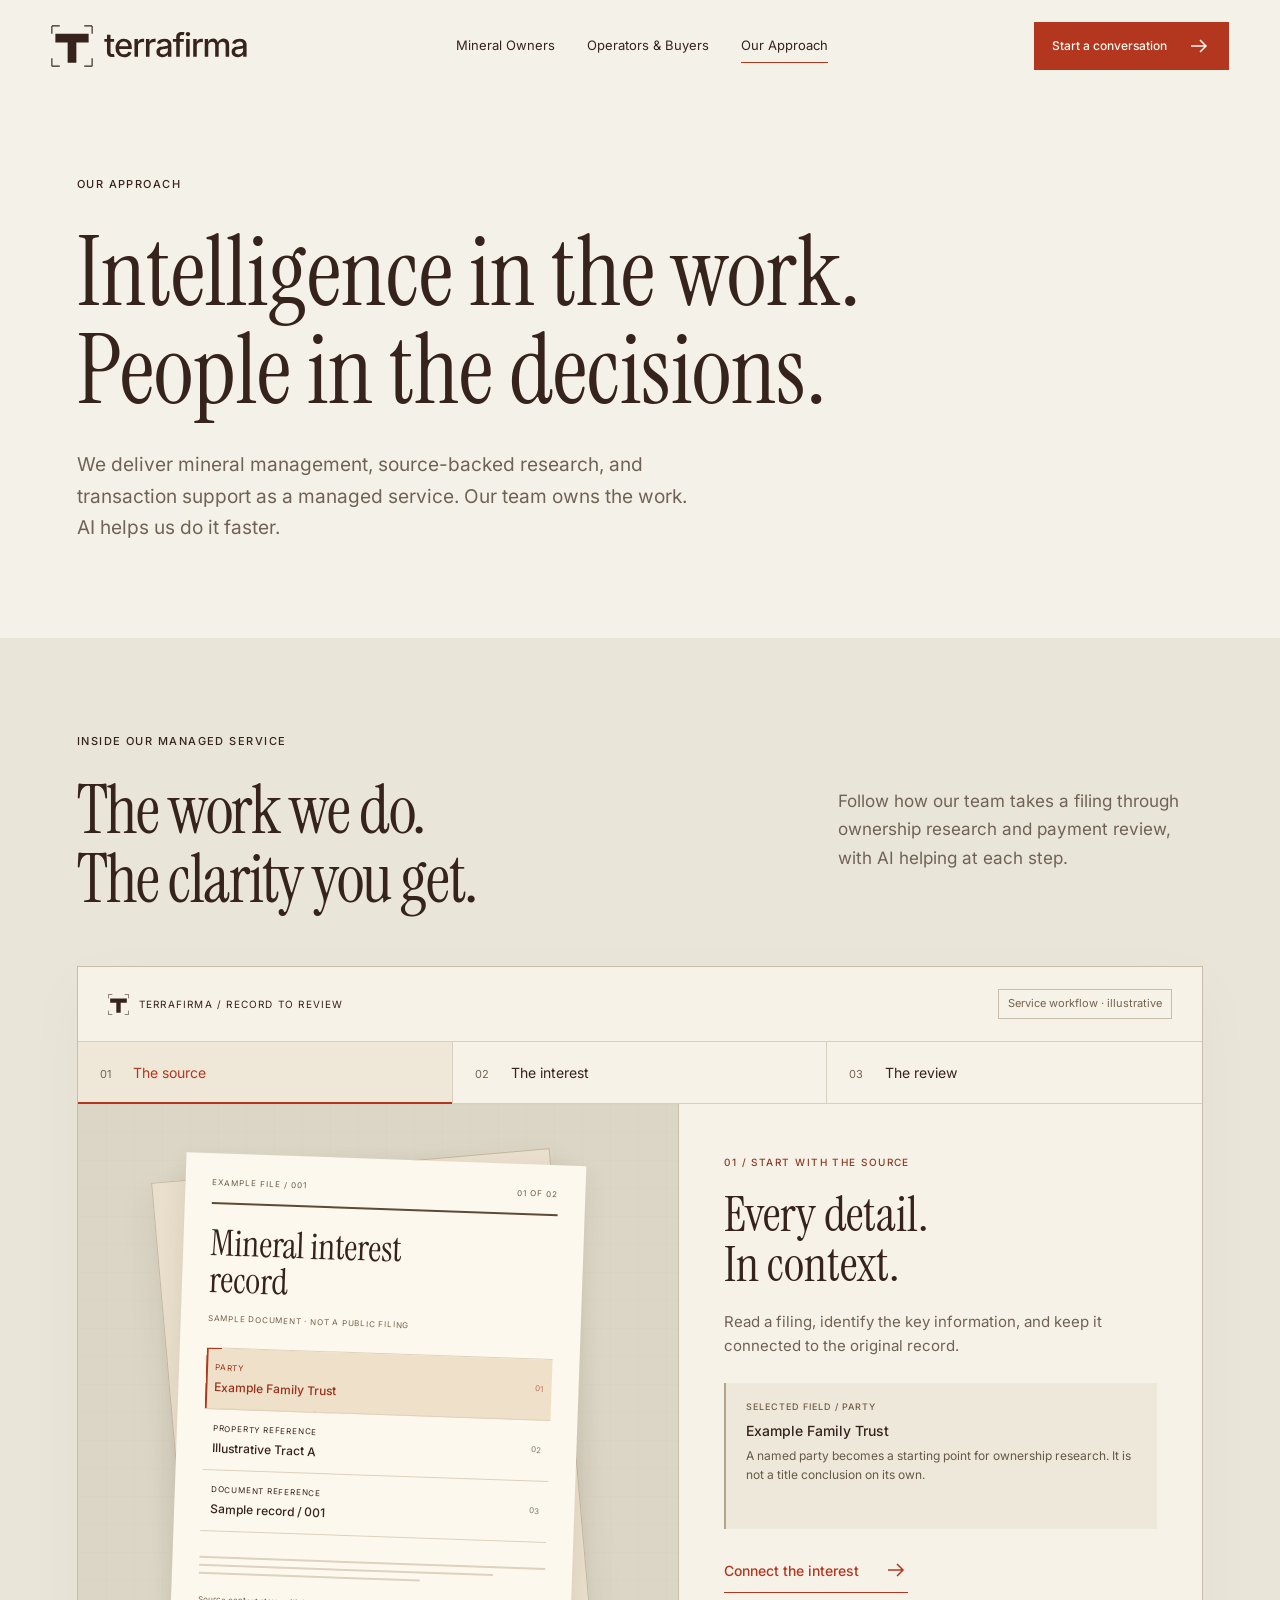
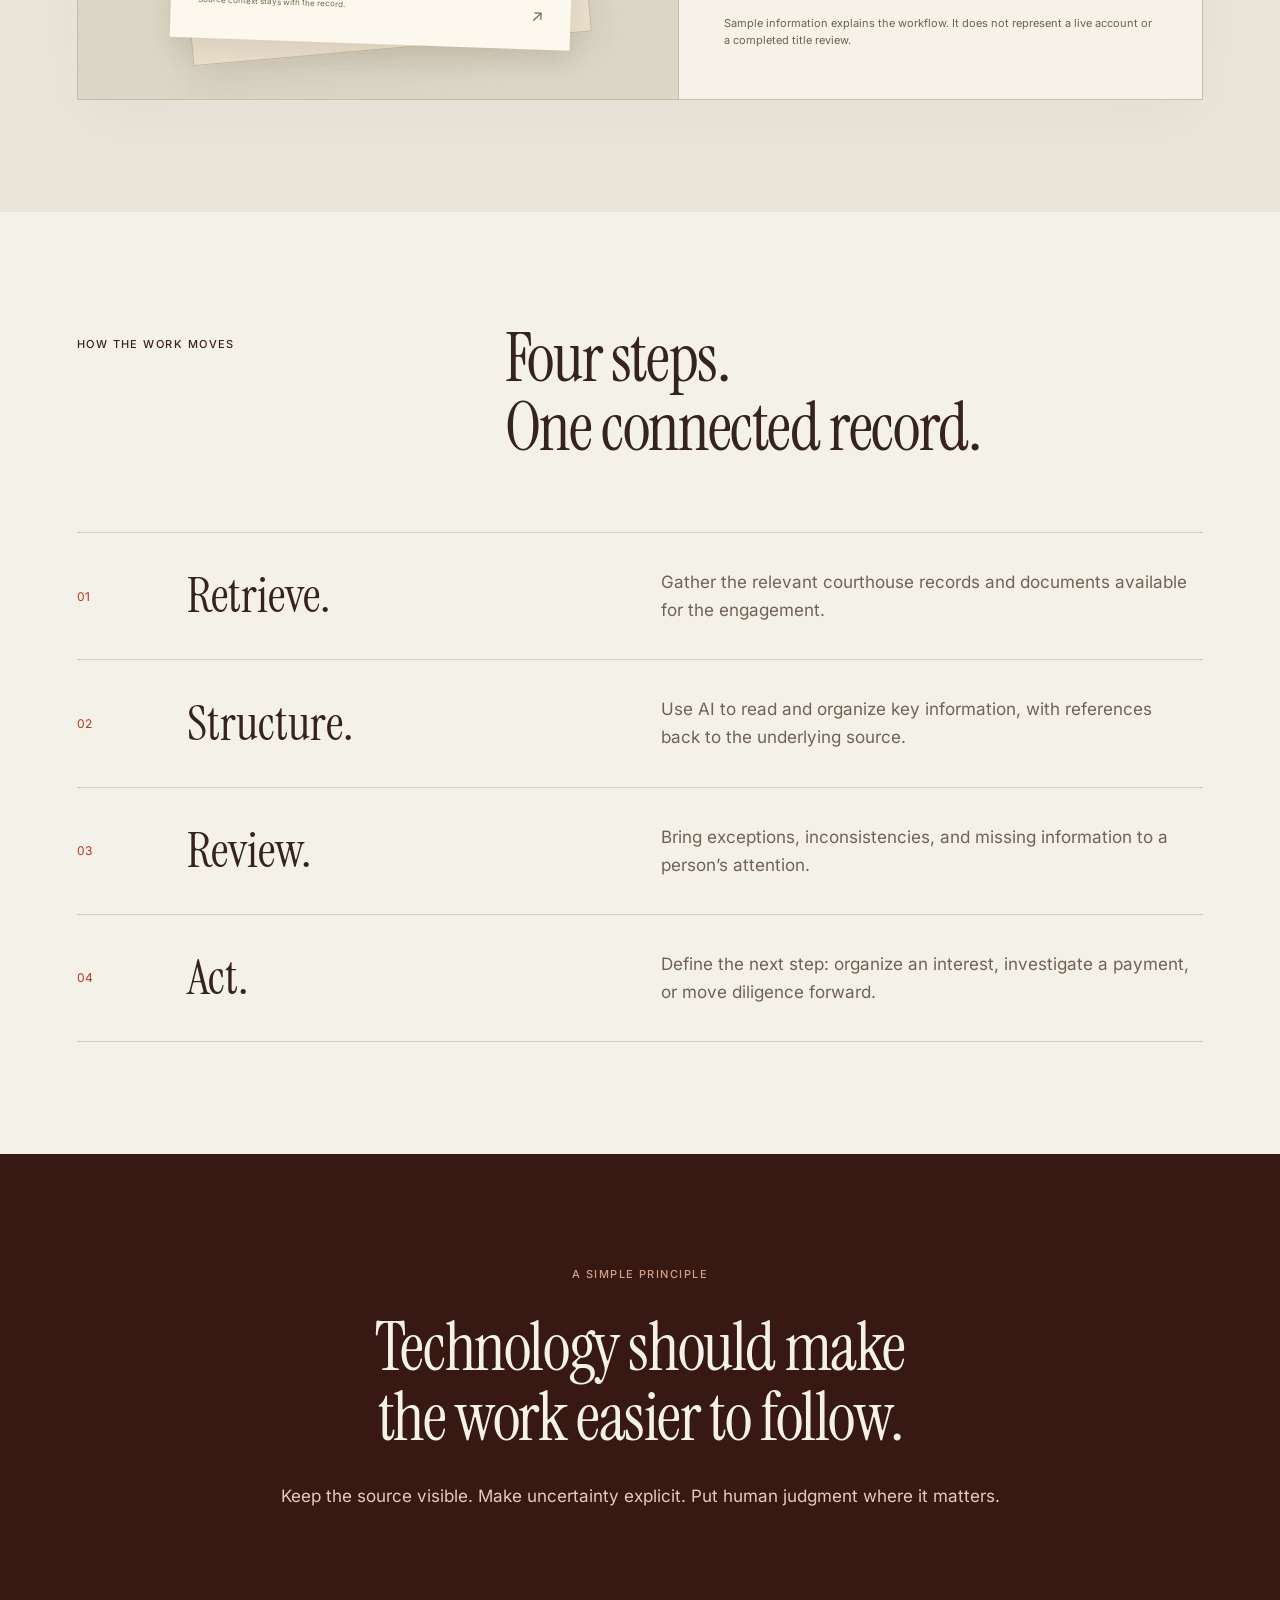
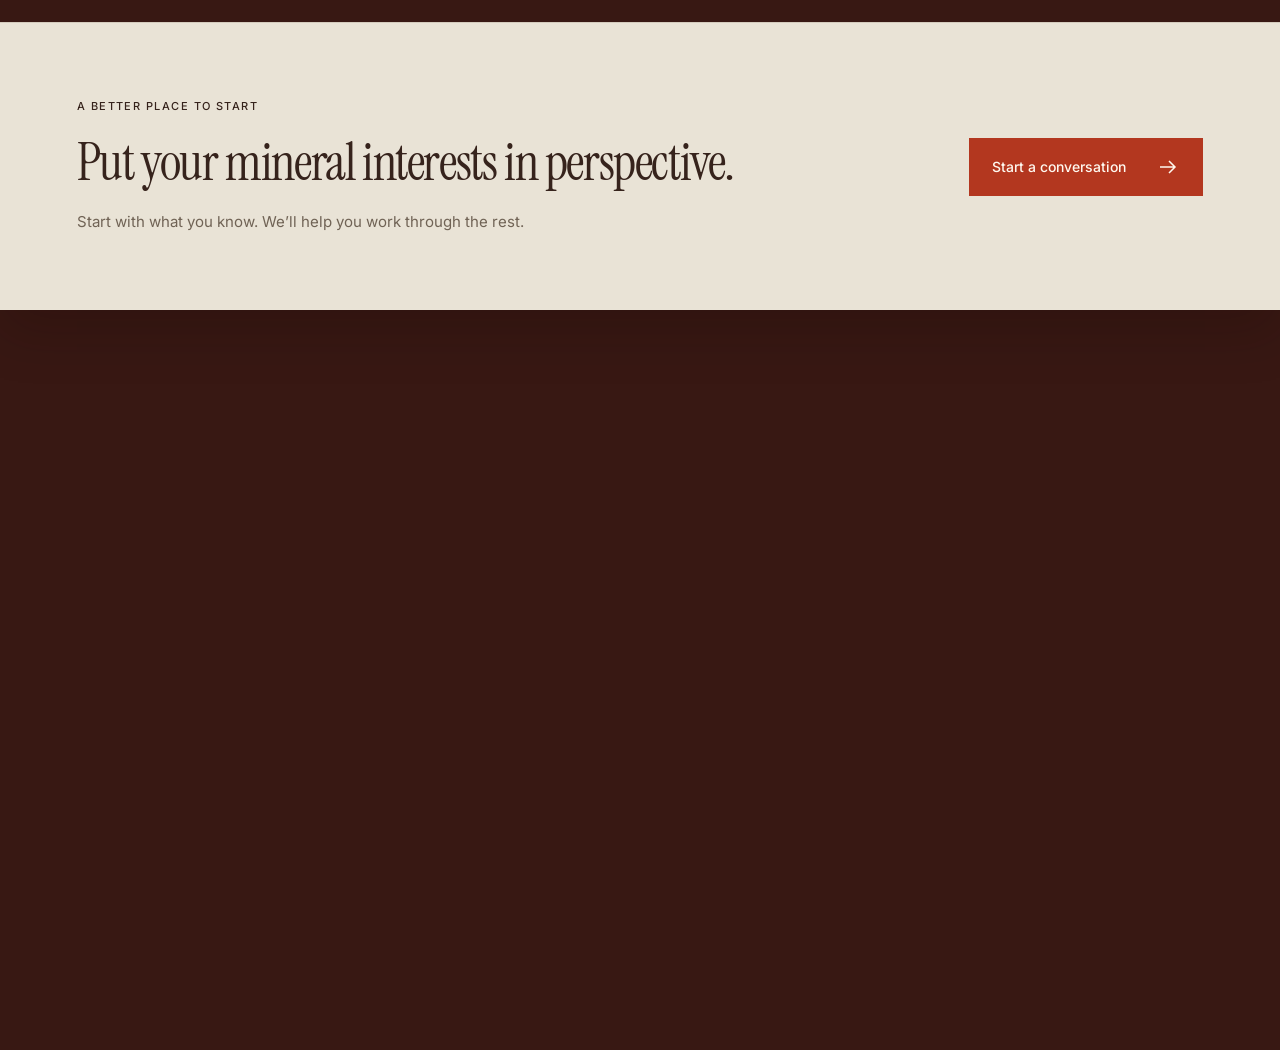
==== commit b0c5b543: "Refresh cached styles for the GitHub Pages launch" ====
--- a/docs/approach/index.html
+++ b/docs/approach/index.html
@@ -1 +1 @@
-<!doctype html><html lang="en"><head><meta charset="utf-8"><meta name="viewport" content="width=device-width,initial-scale=1"><meta name="theme-color" content="#f4f1e8"><title>Our approach | Terrafirma</title><meta name="description" content="From courthouse records to ownership, royalty review, and acquisition decisions. See how Terrafirma connects the work."><link rel="canonical" href="https://basil-personal.github.io/terrafirma/approach/"><meta property="og:title" content="Our approach | Terrafirma"><meta property="og:description" content="From courthouse records to ownership, royalty review, and acquisition decisions. See how Terrafirma connects the work."><meta property="og:type" content="website"><meta property="og:url" content="https://basil-personal.github.io/terrafirma/approach/"><meta property="og:image" content="https://basil-personal.github.io/terrafirma/assets/social-card.png"><meta name="twitter:card" content="summary_large_image"><link rel="icon" href="../assets/favicon.svg" type="image/svg+xml"><link rel="preload" href="../assets/instrument-regular.woff" as="font" type="font/woff" crossorigin><link rel="preload" href="../assets/inter-regular.woff" as="font" type="font/woff" crossorigin><link rel="stylesheet" href="../style.css"><script src="../site-config.js" defer></script><script src="../script.js" defer></script></head><body id="top"><a class="skip-link" href="#main">Skip to content</a><header class="site-header"><a class="brand" href="../" aria-label="Terrafirma home"><svg class="survey-mark" viewBox="0 0 48 48" fill="none" aria-hidden="true"><path d="M5 10h38v10H29v23H19V20H5V10Z" fill="currentColor"/><path d="M1 1h9M1 1v9M47 1h-9M47 1v9M1 47h9M1 47v-9M47 47h-9M47 47v-9" stroke="currentColor" stroke-width="1.3"/></svg><span class="wordmark"><svg xmlns="http://www.w3.org/2000/svg" viewBox="0 0 9039 1650" fill="currentColor" aria-hidden="true"><g transform="translate(0 1550) scale(1 -1)"><path transform="translate(0 0)" d="M626 1118V939H20V1118ZM183 1384H403V302Q403 235 431.5 203.5Q460 172 525 172Q542 172 570.0 176.0Q598 180 618 184L657 8Q622 -4 582.0 -9.5Q542 -15 503 -15Q351 -15 267.0 63.5Q183 142 183 284Z"/><path transform="translate(622 0)" d="M630 -23Q465 -23 345.0 48.0Q225 119 160.5 248.0Q96 377 96 551Q96 723 159.5 854.0Q223 985 339.0 1058.5Q455 1132 611 1132Q707 1132 796.0 1100.5Q885 1069 956.0 1002.0Q1027 935 1068.5 828.5Q1110 722 1110 570V492H219V656H997L894 602Q894 705 862.0 783.5Q830 862 767.5 906.0Q705 950 611 950Q518 950 452.0 905.0Q386 860 351.5 786.5Q317 713 317 626V514Q317 399 356.5 319.5Q396 240 467.0 199.5Q538 159 632 159Q694 159 744.0 176.5Q794 194 830.5 229.5Q867 265 886 317L1093 268Q1066 182 1002.5 116.0Q939 50 844.5 13.5Q750 -23 630 -23Z"/><path transform="translate(1750 0)" d="M148 0V1118H361V938H373Q404 1030 481.0 1082.0Q558 1134 656 1134Q677 1134 704.0 1132.5Q731 1131 749 1128V918Q737 922 703.0 926.0Q669 930 634 930Q558 930 497.0 898.0Q436 866 402.0 809.5Q368 753 368 679V0Z"/><path transform="translate(2467 0)" d="M148 0V1118H361V938H373Q404 1030 481.0 1082.0Q558 1134 656 1134Q677 1134 704.0 1132.5Q731 1131 749 1128V918Q737 922 703.0 926.0Q669 930 634 930Q558 930 497.0 898.0Q436 866 402.0 809.5Q368 753 368 679V0Z"/><path transform="translate(3184 0)" d="M461 -25Q355 -25 269.0 14.5Q183 54 133.0 130.0Q83 206 83 316Q83 411 119.5 472.0Q156 533 218.5 569.0Q281 605 357.5 623.0Q434 641 513 650Q612 662 674.0 669.5Q736 677 765.5 694.5Q795 712 795 751V757Q795 820 771.0 863.0Q747 906 699.5 929.5Q652 953 581 953Q508 953 455.5 930.5Q403 908 370.5 873.0Q338 838 322 800L115 854Q153 954 224.0 1015.0Q295 1076 387.0 1104.0Q479 1132 577 1132Q645 1132 721.0 1116.0Q797 1100 864.0 1058.0Q931 1016 973.0 940.0Q1015 864 1015 742V0H802V153H791Q769 110 726.0 69.0Q683 28 617.5 1.5Q552 -25 461 -25ZM510 152Q600 152 664.0 187.0Q728 222 762.0 280.0Q796 338 796 403V546Q784 534 750.5 524.5Q717 515 674.0 507.5Q631 500 591.0 495.0Q551 490 525 487Q463 479 411.5 460.0Q360 441 329.5 406.0Q299 371 299 313Q299 260 326.5 224.0Q354 188 401.0 170.0Q448 152 510 152Z"/><path transform="translate(4272 0)" d="M702 1118V939H20V1118ZM232 0V1246Q232 1350 278.5 1420.0Q325 1490 401.0 1525.0Q477 1560 565 1560Q632 1560 679.5 1549.0Q727 1538 749 1530L698 1352Q682 1357 658.5 1362.5Q635 1368 600 1368Q522 1368 487.0 1329.0Q452 1290 452 1216V0Z"/><path transform="translate(4974 0)" d="M148 0V1118H368V0ZM259 1289Q202 1289 161.5 1327.0Q121 1365 121 1419Q121 1474 161.5 1512.0Q202 1550 259 1550Q316 1550 357.0 1512.0Q398 1474 398 1419Q398 1365 357.0 1327.0Q316 1289 259 1289Z"/><path transform="translate(5415 0)" d="M148 0V1118H361V938H373Q404 1030 481.0 1082.0Q558 1134 656 1134Q677 1134 704.0 1132.5Q731 1131 749 1128V918Q737 922 703.0 926.0Q669 930 634 930Q558 930 497.0 898.0Q436 866 402.0 809.5Q368 753 368 679V0Z"/><path transform="translate(6132 0)" d="M148 0V1118H357L363 859H346Q370 954 420.0 1015.0Q470 1076 537.0 1106.5Q604 1137 677 1137Q799 1137 874.0 1061.5Q949 986 975 851H947Q969 943 1023.0 1007.0Q1077 1071 1153.5 1104.0Q1230 1137 1317 1137Q1416 1137 1496.5 1094.0Q1577 1051 1624.0 966.0Q1671 881 1671 754V0H1451V732Q1451 844 1388.5 894.0Q1326 944 1241 944Q1172 944 1122.0 915.0Q1072 886 1045.0 834.5Q1018 783 1018 716V0H801V746Q801 836 743.5 890.0Q686 944 597 944Q536 944 483.5 915.5Q431 887 399.5 831.5Q368 776 368 695V0Z"/><path transform="translate(7876 0)" d="M461 -25Q355 -25 269.0 14.5Q183 54 133.0 130.0Q83 206 83 316Q83 411 119.5 472.0Q156 533 218.5 569.0Q281 605 357.5 623.0Q434 641 513 650Q612 662 674.0 669.5Q736 677 765.5 694.5Q795 712 795 751V757Q795 820 771.0 863.0Q747 906 699.5 929.5Q652 953 581 953Q508 953 455.5 930.5Q403 908 370.5 873.0Q338 838 322 800L115 854Q153 954 224.0 1015.0Q295 1076 387.0 1104.0Q479 1132 577 1132Q645 1132 721.0 1116.0Q797 1100 864.0 1058.0Q931 1016 973.0 940.0Q1015 864 1015 742V0H802V153H791Q769 110 726.0 69.0Q683 28 617.5 1.5Q552 -25 461 -25ZM510 152Q600 152 664.0 187.0Q728 222 762.0 280.0Q796 338 796 403V546Q784 534 750.5 524.5Q717 515 674.0 507.5Q631 500 591.0 495.0Q551 490 525 487Q463 479 411.5 460.0Q360 441 329.5 406.0Q299 371 299 313Q299 260 326.5 224.0Q354 188 401.0 170.0Q448 152 510 152Z"/></g></svg></span></a><nav class="desktop-nav" aria-label="Main navigation"><a href="../owners/" >Mineral Owners</a><a href="../operators/" >Operators & Buyers</a><a href="./" aria-current=page>Our Approach</a></nav><a class="button " href="../contact/"><span>Start a conversation</span><svg class="arrow" viewBox="0 0 24 24" fill="none" aria-hidden="true"><path d="M4 12h15m-6-6 6 6-6 6" stroke="currentColor" stroke-width="1.5"/></svg></a><button class="menu-toggle" aria-label="Open navigation" aria-expanded="false" aria-controls="mobile-menu"><span></span><span></span></button><div class="scroll-progress" aria-hidden="true"></div></header><nav id="mobile-menu" class="mobile-menu" aria-label="Mobile navigation" hidden><a href="../owners/" >Mineral Owners</a><a href="../operators/" >Operators & Buyers</a><a href="./" aria-current=page>Our Approach</a><a href="../courthouse-partners/">Courthouse Partnerships</a><a href="../contact/">Start a conversation <svg class="arrow" viewBox="0 0 24 24" fill="none" aria-hidden="true"><path d="M4 12h15m-6-6 6 6-6 6" stroke="currentColor" stroke-width="1.5"/></svg></a></nav><main id="main" class="page-shell"><section class="approach-hero section"><span class="eyebrow">OUR APPROACH</span><h1>Intelligence in the work.<br>People in the decisions.</h1><p>We deliver mineral management, source-backed research, and transaction support as a managed service. Our team owns the work. AI helps us do it faster.</p></section><section class="workflow-section section" id="how-it-works"><div class="section-heading"><div><span class="eyebrow">INSIDE OUR MANAGED SERVICE</span><h2>The work we do.<br>The clarity you get.</h2></div><p>Follow how our team takes a filing through ownership research and payment review, with AI helping at each step.</p></div><div class="walkthrough" data-step="0"><div class="walkthrough-top"><span class="mini-brand"><svg class="survey-mark" viewBox="0 0 48 48" fill="none" aria-hidden="true"><path d="M5 10h38v10H29v23H19V20H5V10Z" fill="currentColor"/><path d="M1 1h9M1 1v9M47 1h-9M47 1v9M1 47h9M1 47v-9M47 47h-9M47 47v-9" stroke="currentColor" stroke-width="1.3"/></svg> TERRAFIRMA / RECORD TO REVIEW</span><span class="sample-label">Service workflow · illustrative</span></div><div class="walk-tabs" role="tablist" aria-label="Record walkthrough"><button id="step-tab-0" role="tab" aria-selected="true" aria-controls="walk-panel" data-step="0"><span>01</span> The source</button><button id="step-tab-1" role="tab" aria-selected="false" aria-controls="walk-panel" tabindex="-1" data-step="1"><span>02</span> The interest</button><button id="step-tab-2" role="tab" aria-selected="false" aria-controls="walk-panel" tabindex="-1" data-step="2"><span>03</span> The review</button></div><div id="walk-panel" role="tabpanel" aria-labelledby="step-tab-0" tabindex="0"><div class="walk-visual"><div class="document-stage"><div class="document-under"></div><article class="sample-document"><div class="doc-meta"><span>EXAMPLE FILE / 001</span><span>01 OF 02</span></div><div class="doc-rule"></div><h3>Mineral interest<br>record</h3><p class="doc-disclaimer">SAMPLE DOCUMENT · NOT A PUBLIC FILING</p><div class="doc-fields"><button class="doc-field selected" data-field="owner" aria-pressed="true"><span>PARTY</span><strong>Example Family Trust</strong><span class="field-index">01</span></button><button class="doc-field" data-field="tract" aria-pressed="false"><span>PROPERTY REFERENCE</span><strong>Illustrative Tract A</strong><span class="field-index">02</span></button><button class="doc-field" data-field="record" aria-pressed="false"><span>DOCUMENT REFERENCE</span><strong>Sample record / 001</strong><span class="field-index">03</span></button></div><div class="doc-lines" aria-hidden="true"><i></i><i></i><i></i></div><div class="doc-foot">Source context stays with the record. <span>↗</span></div></article></div><div class="interest-stage" hidden><div class="interest-map"><svg viewBox="0 0 600 440" fill="none" aria-hidden="true"><defs><pattern id="parcelgrid" width="54" height="54" patternUnits="userSpaceOnUse"><path d="M54 0H0v54" stroke="currentColor" stroke-opacity=".13"/></pattern><pattern id="parcelhatch" width="9" height="9" patternUnits="userSpaceOnUse" patternTransform="rotate(45)"><path d="M0 0V9" stroke="#b74124" stroke-opacity=".55" stroke-width="2"/></pattern></defs><path fill="url(#parcelgrid)" d="M0 0h600v440H0z"/><g stroke="currentColor" stroke-opacity=".4"><path d="M0 107h600M0 329h600M90 0v440M502 0v440"/><path d="M90 107h205v112H90zM295 107h207v112H295zM90 219h205v110H90zM295 219h207v110H295z"/></g><path d="M295 107h207v112H295z" fill="url(#parcelhatch)" stroke="#b74124" stroke-width="2"/><path d="M398 165V55h100" stroke="#b74124" stroke-width="1.5"/><circle cx="398" cy="165" r="6" fill="#b74124"/><circle cx="398" cy="165" r="16" stroke="#b74124"/><path d="M73 90h13m-13 0v13M519 90h-13m13 0v13M73 346h13m-13 0v-13M519 346h-13m13 0v-13" stroke="currentColor" stroke-width="1.5"/></svg></div><div class="interest-chip"><span class="eyebrow">CONNECTED INTEREST</span><strong>Example Family Trust</strong><span>Illustrative Tract A · Sample record / 001</span></div><div class="map-note">Diagram only. Not a surveyed boundary.</div></div><div class="review-stage" hidden><div class="review-slip"><span class="eyebrow">PAYMENT REVIEW / EXAMPLE</span><h3>A detail worth<br>a closer look.</h3><div class="decimal-row"><span>Expected payment decimal</span><strong>0.002500</strong></div><div class="decimal-row flagged"><span>Statement decimal</span><strong>0.002250</strong></div><div class="review-status"><span></span>Human review needed</div><p>Illustrative figures on a matched calculation basis. A flag for review, not proof of underpayment.</p></div></div></div><div class="walk-explainer" aria-live="polite"><span class="eyebrow" id="walk-kicker">01 / START WITH THE SOURCE</span><h3 id="walk-title">Every detail.<br>In context.</h3><p id="walk-copy">Read a filing, identify the key information, and keep it connected to the original record.</p><div class="insight-card"><span class="eyebrow" id="insight-label">SELECTED FIELD / PARTY</span><strong id="insight-value">Example Family Trust</strong><p id="insight-copy">A named party becomes a starting point for ownership research. It is not a title conclusion on its own.</p></div><button class="text-link" id="walk-next">Connect the interest <svg class="arrow" viewBox="0 0 24 24" fill="none" aria-hidden="true"><path d="M4 12h15m-6-6 6 6-6 6" stroke="currentColor" stroke-width="1.5"/></svg></button><p class="walk-note">Sample information explains the workflow. It does not represent a live account or a completed title review.</p></div></div></div></section><section class="method section"><div class="section-heading"><span class="eyebrow">HOW THE WORK MOVES</span><h2>Four steps.<br>One connected record.</h2></div><div class="method-list"><article><span>01</span><h3>Retrieve.</h3><p>Gather the relevant courthouse records and documents available for the engagement.</p></article><article><span>02</span><h3>Structure.</h3><p>Use AI to read and organize key information, with references back to the underlying source.</p></article><article><span>03</span><h3>Review.</h3><p>Bring exceptions, inconsistencies, and missing information to a person’s attention.</p></article><article><span>04</span><h3>Act.</h3><p>Define the next step: organize an interest, investigate a payment, or move diligence forward.</p></article></div></section><section class="approach-statement section"><span class="eyebrow">A SIMPLE PRINCIPLE</span><h2>Technology should make<br>the work easier to follow.</h2><p>Keep the source visible. Make uncertainty explicit. Put human judgment where it matters.</p></section><section class="inquiry-strip"><div><span class="eyebrow">A BETTER PLACE TO START</span><h2>Put your mineral interests in perspective.</h2><p>Start with what you know. We’ll help you work through the rest.</p></div><a class="button " href="../contact/"><span>Start a conversation</span><svg class="arrow" viewBox="0 0 24 24" fill="none" aria-hidden="true"><path d="M4 12h15m-6-6 6 6-6 6" stroke="currentColor" stroke-width="1.5"/></svg></a></section></main><footer class="site-footer"><div class="footer-inner"><div class="footer-top"><div class="footer-prompt"><span class="eyebrow">THE NEXT CHAPTER STARTS HERE</span><a href="../contact/">Let's get to work.<span class="circle-arrow"><svg class="arrow" viewBox="0 0 24 24" fill="none" aria-hidden="true"><path d="M4 12h15m-6-6 6 6-6 6" stroke="currentColor" stroke-width="1.5"/></svg></span></a></div><nav aria-label="Footer navigation"><a href="../owners/">Mineral Owners</a><a href="../operators/">Operators & Buyers</a><a href="../courthouse-partners/">Courthouse Partnerships</a><a href="./">Our Approach</a><a href="../contact/">Get in touch</a></nav></div><div class="footer-wordmark" aria-hidden="true"><svg xmlns="http://www.w3.org/2000/svg" viewBox="0 0 9039 1650" fill="currentColor" aria-hidden="true"><g transform="translate(0 1550) scale(1 -1)"><path transform="translate(0 0)" d="M626 1118V939H20V1118ZM183 1384H403V302Q403 235 431.5 203.5Q460 172 525 172Q542 172 570.0 176.0Q598 180 618 184L657 8Q622 -4 582.0 -9.5Q542 -15 503 -15Q351 -15 267.0 63.5Q183 142 183 284Z"/><path transform="translate(622 0)" d="M630 -23Q465 -23 345.0 48.0Q225 119 160.5 248.0Q96 377 96 551Q96 723 159.5 854.0Q223 985 339.0 1058.5Q455 1132 611 1132Q707 1132 796.0 1100.5Q885 1069 956.0 1002.0Q1027 935 1068.5 828.5Q1110 722 1110 570V492H219V656H997L894 602Q894 705 862.0 783.5Q830 862 767.5 906.0Q705 950 611 950Q518 950 452.0 905.0Q386 860 351.5 786.5Q317 713 317 626V514Q317 399 356.5 319.5Q396 240 467.0 199.5Q538 159 632 159Q694 159 744.0 176.5Q794 194 830.5 229.5Q867 265 886 317L1093 268Q1066 182 1002.5 116.0Q939 50 844.5 13.5Q750 -23 630 -23Z"/><path transform="translate(1750 0)" d="M148 0V1118H361V938H373Q404 1030 481.0 1082.0Q558 1134 656 1134Q677 1134 704.0 1132.5Q731 1131 749 1128V918Q737 922 703.0 926.0Q669 930 634 930Q558 930 497.0 898.0Q436 866 402.0 809.5Q368 753 368 679V0Z"/><path transform="translate(2467 0)" d="M148 0V1118H361V938H373Q404 1030 481.0 1082.0Q558 1134 656 1134Q677 1134 704.0 1132.5Q731 1131 749 1128V918Q737 922 703.0 926.0Q669 930 634 930Q558 930 497.0 898.0Q436 866 402.0 809.5Q368 753 368 679V0Z"/><path transform="translate(3184 0)" d="M461 -25Q355 -25 269.0 14.5Q183 54 133.0 130.0Q83 206 83 316Q83 411 119.5 472.0Q156 533 218.5 569.0Q281 605 357.5 623.0Q434 641 513 650Q612 662 674.0 669.5Q736 677 765.5 694.5Q795 712 795 751V757Q795 820 771.0 863.0Q747 906 699.5 929.5Q652 953 581 953Q508 953 455.5 930.5Q403 908 370.5 873.0Q338 838 322 800L115 854Q153 954 224.0 1015.0Q295 1076 387.0 1104.0Q479 1132 577 1132Q645 1132 721.0 1116.0Q797 1100 864.0 1058.0Q931 1016 973.0 940.0Q1015 864 1015 742V0H802V153H791Q769 110 726.0 69.0Q683 28 617.5 1.5Q552 -25 461 -25ZM510 152Q600 152 664.0 187.0Q728 222 762.0 280.0Q796 338 796 403V546Q784 534 750.5 524.5Q717 515 674.0 507.5Q631 500 591.0 495.0Q551 490 525 487Q463 479 411.5 460.0Q360 441 329.5 406.0Q299 371 299 313Q299 260 326.5 224.0Q354 188 401.0 170.0Q448 152 510 152Z"/><path transform="translate(4272 0)" d="M702 1118V939H20V1118ZM232 0V1246Q232 1350 278.5 1420.0Q325 1490 401.0 1525.0Q477 1560 565 1560Q632 1560 679.5 1549.0Q727 1538 749 1530L698 1352Q682 1357 658.5 1362.5Q635 1368 600 1368Q522 1368 487.0 1329.0Q452 1290 452 1216V0Z"/><path transform="translate(4974 0)" d="M148 0V1118H368V0ZM259 1289Q202 1289 161.5 1327.0Q121 1365 121 1419Q121 1474 161.5 1512.0Q202 1550 259 1550Q316 1550 357.0 1512.0Q398 1474 398 1419Q398 1365 357.0 1327.0Q316 1289 259 1289Z"/><path transform="translate(5415 0)" d="M148 0V1118H361V938H373Q404 1030 481.0 1082.0Q558 1134 656 1134Q677 1134 704.0 1132.5Q731 1131 749 1128V918Q737 922 703.0 926.0Q669 930 634 930Q558 930 497.0 898.0Q436 866 402.0 809.5Q368 753 368 679V0Z"/><path transform="translate(6132 0)" d="M148 0V1118H357L363 859H346Q370 954 420.0 1015.0Q470 1076 537.0 1106.5Q604 1137 677 1137Q799 1137 874.0 1061.5Q949 986 975 851H947Q969 943 1023.0 1007.0Q1077 1071 1153.5 1104.0Q1230 1137 1317 1137Q1416 1137 1496.5 1094.0Q1577 1051 1624.0 966.0Q1671 881 1671 754V0H1451V732Q1451 844 1388.5 894.0Q1326 944 1241 944Q1172 944 1122.0 915.0Q1072 886 1045.0 834.5Q1018 783 1018 716V0H801V746Q801 836 743.5 890.0Q686 944 597 944Q536 944 483.5 915.5Q431 887 399.5 831.5Q368 776 368 695V0Z"/><path transform="translate(7876 0)" d="M461 -25Q355 -25 269.0 14.5Q183 54 133.0 130.0Q83 206 83 316Q83 411 119.5 472.0Q156 533 218.5 569.0Q281 605 357.5 623.0Q434 641 513 650Q612 662 674.0 669.5Q736 677 765.5 694.5Q795 712 795 751V757Q795 820 771.0 863.0Q747 906 699.5 929.5Q652 953 581 953Q508 953 455.5 930.5Q403 908 370.5 873.0Q338 838 322 800L115 854Q153 954 224.0 1015.0Q295 1076 387.0 1104.0Q479 1132 577 1132Q645 1132 721.0 1116.0Q797 1100 864.0 1058.0Q931 1016 973.0 940.0Q1015 864 1015 742V0H802V153H791Q769 110 726.0 69.0Q683 28 617.5 1.5Q552 -25 461 -25ZM510 152Q600 152 664.0 187.0Q728 222 762.0 280.0Q796 338 796 403V546Q784 534 750.5 524.5Q717 515 674.0 507.5Q631 500 591.0 495.0Q551 490 525 487Q463 479 411.5 460.0Q360 441 329.5 406.0Q299 371 299 313Q299 260 326.5 224.0Q354 188 401.0 170.0Q448 152 510 152Z"/></g></svg><span class="footer-mark"><svg class="survey-mark" viewBox="0 0 48 48" fill="none" aria-hidden="true"><path d="M5 10h38v10H29v23H19V20H5V10Z" fill="currentColor"/><path d="M1 1h9M1 1v9M47 1h-9M47 1v9M1 47h9M1 47v-9M47 47h-9M47 47v-9" stroke="currentColor" stroke-width="1.3"/></svg></span></div><div class="footer-bottom"><span>© 2026 Terrafirma</span><span>getterrafirma.com</span><div><a href="../credits/">Credits & privacy</a><a href="#top">Back to top ↑</a></div></div></div></footer></body></html>+<!doctype html><html lang="en"><head><meta charset="utf-8"><meta name="viewport" content="width=device-width,initial-scale=1"><meta name="theme-color" content="#f4f1e8"><title>Our approach | Terrafirma</title><meta name="description" content="From courthouse records to ownership, royalty review, and acquisition decisions. See how Terrafirma connects the work."><link rel="canonical" href="https://basil-personal.github.io/terrafirma/approach/"><meta property="og:title" content="Our approach | Terrafirma"><meta property="og:description" content="From courthouse records to ownership, royalty review, and acquisition decisions. See how Terrafirma connects the work."><meta property="og:type" content="website"><meta property="og:url" content="https://basil-personal.github.io/terrafirma/approach/"><meta property="og:image" content="https://basil-personal.github.io/terrafirma/assets/social-card.png"><meta name="twitter:card" content="summary_large_image"><link rel="icon" href="../assets/favicon.svg" type="image/svg+xml"><link rel="preload" href="../assets/instrument-regular.woff" as="font" type="font/woff" crossorigin><link rel="preload" href="../assets/inter-regular.woff" as="font" type="font/woff" crossorigin><link rel="stylesheet" href="../style.css?v=20261104"><script src="../site-config.js" defer></script><script src="../script.js" defer></script></head><body id="top"><a class="skip-link" href="#main">Skip to content</a><header class="site-header"><a class="brand" href="../" aria-label="Terrafirma home"><svg class="survey-mark" viewBox="0 0 48 48" fill="none" aria-hidden="true"><path d="M5 10h38v10H29v23H19V20H5V10Z" fill="currentColor"/><path d="M1 1h9M1 1v9M47 1h-9M47 1v9M1 47h9M1 47v-9M47 47h-9M47 47v-9" stroke="currentColor" stroke-width="1.3"/></svg><span class="wordmark"><svg xmlns="http://www.w3.org/2000/svg" viewBox="0 0 9039 1650" fill="currentColor" aria-hidden="true"><g transform="translate(0 1550) scale(1 -1)"><path transform="translate(0 0)" d="M626 1118V939H20V1118ZM183 1384H403V302Q403 235 431.5 203.5Q460 172 525 172Q542 172 570.0 176.0Q598 180 618 184L657 8Q622 -4 582.0 -9.5Q542 -15 503 -15Q351 -15 267.0 63.5Q183 142 183 284Z"/><path transform="translate(622 0)" d="M630 -23Q465 -23 345.0 48.0Q225 119 160.5 248.0Q96 377 96 551Q96 723 159.5 854.0Q223 985 339.0 1058.5Q455 1132 611 1132Q707 1132 796.0 1100.5Q885 1069 956.0 1002.0Q1027 935 1068.5 828.5Q1110 722 1110 570V492H219V656H997L894 602Q894 705 862.0 783.5Q830 862 767.5 906.0Q705 950 611 950Q518 950 452.0 905.0Q386 860 351.5 786.5Q317 713 317 626V514Q317 399 356.5 319.5Q396 240 467.0 199.5Q538 159 632 159Q694 159 744.0 176.5Q794 194 830.5 229.5Q867 265 886 317L1093 268Q1066 182 1002.5 116.0Q939 50 844.5 13.5Q750 -23 630 -23Z"/><path transform="translate(1750 0)" d="M148 0V1118H361V938H373Q404 1030 481.0 1082.0Q558 1134 656 1134Q677 1134 704.0 1132.5Q731 1131 749 1128V918Q737 922 703.0 926.0Q669 930 634 930Q558 930 497.0 898.0Q436 866 402.0 809.5Q368 753 368 679V0Z"/><path transform="translate(2467 0)" d="M148 0V1118H361V938H373Q404 1030 481.0 1082.0Q558 1134 656 1134Q677 1134 704.0 1132.5Q731 1131 749 1128V918Q737 922 703.0 926.0Q669 930 634 930Q558 930 497.0 898.0Q436 866 402.0 809.5Q368 753 368 679V0Z"/><path transform="translate(3184 0)" d="M461 -25Q355 -25 269.0 14.5Q183 54 133.0 130.0Q83 206 83 316Q83 411 119.5 472.0Q156 533 218.5 569.0Q281 605 357.5 623.0Q434 641 513 650Q612 662 674.0 669.5Q736 677 765.5 694.5Q795 712 795 751V757Q795 820 771.0 863.0Q747 906 699.5 929.5Q652 953 581 953Q508 953 455.5 930.5Q403 908 370.5 873.0Q338 838 322 800L115 854Q153 954 224.0 1015.0Q295 1076 387.0 1104.0Q479 1132 577 1132Q645 1132 721.0 1116.0Q797 1100 864.0 1058.0Q931 1016 973.0 940.0Q1015 864 1015 742V0H802V153H791Q769 110 726.0 69.0Q683 28 617.5 1.5Q552 -25 461 -25ZM510 152Q600 152 664.0 187.0Q728 222 762.0 280.0Q796 338 796 403V546Q784 534 750.5 524.5Q717 515 674.0 507.5Q631 500 591.0 495.0Q551 490 525 487Q463 479 411.5 460.0Q360 441 329.5 406.0Q299 371 299 313Q299 260 326.5 224.0Q354 188 401.0 170.0Q448 152 510 152Z"/><path transform="translate(4272 0)" d="M702 1118V939H20V1118ZM232 0V1246Q232 1350 278.5 1420.0Q325 1490 401.0 1525.0Q477 1560 565 1560Q632 1560 679.5 1549.0Q727 1538 749 1530L698 1352Q682 1357 658.5 1362.5Q635 1368 600 1368Q522 1368 487.0 1329.0Q452 1290 452 1216V0Z"/><path transform="translate(4974 0)" d="M148 0V1118H368V0ZM259 1289Q202 1289 161.5 1327.0Q121 1365 121 1419Q121 1474 161.5 1512.0Q202 1550 259 1550Q316 1550 357.0 1512.0Q398 1474 398 1419Q398 1365 357.0 1327.0Q316 1289 259 1289Z"/><path transform="translate(5415 0)" d="M148 0V1118H361V938H373Q404 1030 481.0 1082.0Q558 1134 656 1134Q677 1134 704.0 1132.5Q731 1131 749 1128V918Q737 922 703.0 926.0Q669 930 634 930Q558 930 497.0 898.0Q436 866 402.0 809.5Q368 753 368 679V0Z"/><path transform="translate(6132 0)" d="M148 0V1118H357L363 859H346Q370 954 420.0 1015.0Q470 1076 537.0 1106.5Q604 1137 677 1137Q799 1137 874.0 1061.5Q949 986 975 851H947Q969 943 1023.0 1007.0Q1077 1071 1153.5 1104.0Q1230 1137 1317 1137Q1416 1137 1496.5 1094.0Q1577 1051 1624.0 966.0Q1671 881 1671 754V0H1451V732Q1451 844 1388.5 894.0Q1326 944 1241 944Q1172 944 1122.0 915.0Q1072 886 1045.0 834.5Q1018 783 1018 716V0H801V746Q801 836 743.5 890.0Q686 944 597 944Q536 944 483.5 915.5Q431 887 399.5 831.5Q368 776 368 695V0Z"/><path transform="translate(7876 0)" d="M461 -25Q355 -25 269.0 14.5Q183 54 133.0 130.0Q83 206 83 316Q83 411 119.5 472.0Q156 533 218.5 569.0Q281 605 357.5 623.0Q434 641 513 650Q612 662 674.0 669.5Q736 677 765.5 694.5Q795 712 795 751V757Q795 820 771.0 863.0Q747 906 699.5 929.5Q652 953 581 953Q508 953 455.5 930.5Q403 908 370.5 873.0Q338 838 322 800L115 854Q153 954 224.0 1015.0Q295 1076 387.0 1104.0Q479 1132 577 1132Q645 1132 721.0 1116.0Q797 1100 864.0 1058.0Q931 1016 973.0 940.0Q1015 864 1015 742V0H802V153H791Q769 110 726.0 69.0Q683 28 617.5 1.5Q552 -25 461 -25ZM510 152Q600 152 664.0 187.0Q728 222 762.0 280.0Q796 338 796 403V546Q784 534 750.5 524.5Q717 515 674.0 507.5Q631 500 591.0 495.0Q551 490 525 487Q463 479 411.5 460.0Q360 441 329.5 406.0Q299 371 299 313Q299 260 326.5 224.0Q354 188 401.0 170.0Q448 152 510 152Z"/></g></svg></span></a><nav class="desktop-nav" aria-label="Main navigation"><a href="../owners/" >Mineral Owners</a><a href="../operators/" >Operators & Buyers</a><a href="./" aria-current=page>Our Approach</a></nav><a class="button " href="../contact/"><span>Start a conversation</span><svg class="arrow" viewBox="0 0 24 24" fill="none" aria-hidden="true"><path d="M4 12h15m-6-6 6 6-6 6" stroke="currentColor" stroke-width="1.5"/></svg></a><button class="menu-toggle" aria-label="Open navigation" aria-expanded="false" aria-controls="mobile-menu"><span></span><span></span></button><div class="scroll-progress" aria-hidden="true"></div></header><nav id="mobile-menu" class="mobile-menu" aria-label="Mobile navigation" hidden><a href="../owners/" >Mineral Owners</a><a href="../operators/" >Operators & Buyers</a><a href="./" aria-current=page>Our Approach</a><a href="../courthouse-partners/">Courthouse Partnerships</a><a href="../contact/">Start a conversation <svg class="arrow" viewBox="0 0 24 24" fill="none" aria-hidden="true"><path d="M4 12h15m-6-6 6 6-6 6" stroke="currentColor" stroke-width="1.5"/></svg></a></nav><main id="main" class="page-shell"><section class="approach-hero section"><span class="eyebrow">OUR APPROACH</span><h1>Intelligence in the work.<br>People in the decisions.</h1><p>We deliver mineral management, source-backed research, and transaction support as a managed service. Our team owns the work. AI helps us do it faster.</p></section><section class="workflow-section section" id="how-it-works"><div class="section-heading"><div><span class="eyebrow">INSIDE OUR MANAGED SERVICE</span><h2>The work we do.<br>The clarity you get.</h2></div><p>Follow how our team takes a filing through ownership research and payment review, with AI helping at each step.</p></div><div class="walkthrough" data-step="0"><div class="walkthrough-top"><span class="mini-brand"><svg class="survey-mark" viewBox="0 0 48 48" fill="none" aria-hidden="true"><path d="M5 10h38v10H29v23H19V20H5V10Z" fill="currentColor"/><path d="M1 1h9M1 1v9M47 1h-9M47 1v9M1 47h9M1 47v-9M47 47h-9M47 47v-9" stroke="currentColor" stroke-width="1.3"/></svg> TERRAFIRMA / RECORD TO REVIEW</span><span class="sample-label">Service workflow · illustrative</span></div><div class="walk-tabs" role="tablist" aria-label="Record walkthrough"><button id="step-tab-0" role="tab" aria-selected="true" aria-controls="walk-panel" data-step="0"><span>01</span> The source</button><button id="step-tab-1" role="tab" aria-selected="false" aria-controls="walk-panel" tabindex="-1" data-step="1"><span>02</span> The interest</button><button id="step-tab-2" role="tab" aria-selected="false" aria-controls="walk-panel" tabindex="-1" data-step="2"><span>03</span> The review</button></div><div id="walk-panel" role="tabpanel" aria-labelledby="step-tab-0" tabindex="0"><div class="walk-visual"><div class="document-stage"><div class="document-under"></div><article class="sample-document"><div class="doc-meta"><span>EXAMPLE FILE / 001</span><span>01 OF 02</span></div><div class="doc-rule"></div><h3>Mineral interest<br>record</h3><p class="doc-disclaimer">SAMPLE DOCUMENT · NOT A PUBLIC FILING</p><div class="doc-fields"><button class="doc-field selected" data-field="owner" aria-pressed="true"><span>PARTY</span><strong>Example Family Trust</strong><span class="field-index">01</span></button><button class="doc-field" data-field="tract" aria-pressed="false"><span>PROPERTY REFERENCE</span><strong>Illustrative Tract A</strong><span class="field-index">02</span></button><button class="doc-field" data-field="record" aria-pressed="false"><span>DOCUMENT REFERENCE</span><strong>Sample record / 001</strong><span class="field-index">03</span></button></div><div class="doc-lines" aria-hidden="true"><i></i><i></i><i></i></div><div class="doc-foot">Source context stays with the record. <span>↗</span></div></article></div><div class="interest-stage" hidden><div class="interest-map"><svg viewBox="0 0 600 440" fill="none" aria-hidden="true"><defs><pattern id="parcelgrid" width="54" height="54" patternUnits="userSpaceOnUse"><path d="M54 0H0v54" stroke="currentColor" stroke-opacity=".13"/></pattern><pattern id="parcelhatch" width="9" height="9" patternUnits="userSpaceOnUse" patternTransform="rotate(45)"><path d="M0 0V9" stroke="#b74124" stroke-opacity=".55" stroke-width="2"/></pattern></defs><path fill="url(#parcelgrid)" d="M0 0h600v440H0z"/><g stroke="currentColor" stroke-opacity=".4"><path d="M0 107h600M0 329h600M90 0v440M502 0v440"/><path d="M90 107h205v112H90zM295 107h207v112H295zM90 219h205v110H90zM295 219h207v110H295z"/></g><path d="M295 107h207v112H295z" fill="url(#parcelhatch)" stroke="#b74124" stroke-width="2"/><path d="M398 165V55h100" stroke="#b74124" stroke-width="1.5"/><circle cx="398" cy="165" r="6" fill="#b74124"/><circle cx="398" cy="165" r="16" stroke="#b74124"/><path d="M73 90h13m-13 0v13M519 90h-13m13 0v13M73 346h13m-13 0v-13M519 346h-13m13 0v-13" stroke="currentColor" stroke-width="1.5"/></svg></div><div class="interest-chip"><span class="eyebrow">CONNECTED INTEREST</span><strong>Example Family Trust</strong><span>Illustrative Tract A · Sample record / 001</span></div><div class="map-note">Diagram only. Not a surveyed boundary.</div></div><div class="review-stage" hidden><div class="review-slip"><span class="eyebrow">PAYMENT REVIEW / EXAMPLE</span><h3>A detail worth<br>a closer look.</h3><div class="decimal-row"><span>Expected payment decimal</span><strong>0.002500</strong></div><div class="decimal-row flagged"><span>Statement decimal</span><strong>0.002250</strong></div><div class="review-status"><span></span>Human review needed</div><p>Illustrative figures on a matched calculation basis. A flag for review, not proof of underpayment.</p></div></div></div><div class="walk-explainer" aria-live="polite"><span class="eyebrow" id="walk-kicker">01 / START WITH THE SOURCE</span><h3 id="walk-title">Every detail.<br>In context.</h3><p id="walk-copy">Read a filing, identify the key information, and keep it connected to the original record.</p><div class="insight-card"><span class="eyebrow" id="insight-label">SELECTED FIELD / PARTY</span><strong id="insight-value">Example Family Trust</strong><p id="insight-copy">A named party becomes a starting point for ownership research. It is not a title conclusion on its own.</p></div><button class="text-link" id="walk-next">Connect the interest <svg class="arrow" viewBox="0 0 24 24" fill="none" aria-hidden="true"><path d="M4 12h15m-6-6 6 6-6 6" stroke="currentColor" stroke-width="1.5"/></svg></button><p class="walk-note">Sample information explains the workflow. It does not represent a live account or a completed title review.</p></div></div></div></section><section class="method section"><div class="section-heading"><span class="eyebrow">HOW THE WORK MOVES</span><h2>Four steps.<br>One connected record.</h2></div><div class="method-list"><article><span>01</span><h3>Retrieve.</h3><p>Gather the relevant courthouse records and documents available for the engagement.</p></article><article><span>02</span><h3>Structure.</h3><p>Use AI to read and organize key information, with references back to the underlying source.</p></article><article><span>03</span><h3>Review.</h3><p>Bring exceptions, inconsistencies, and missing information to a person’s attention.</p></article><article><span>04</span><h3>Act.</h3><p>Define the next step: organize an interest, investigate a payment, or move diligence forward.</p></article></div></section><section class="approach-statement section"><span class="eyebrow">A SIMPLE PRINCIPLE</span><h2>Technology should make<br>the work easier to follow.</h2><p>Keep the source visible. Make uncertainty explicit. Put human judgment where it matters.</p></section><section class="inquiry-strip"><div><span class="eyebrow">A BETTER PLACE TO START</span><h2>Put your mineral interests in perspective.</h2><p>Start with what you know. We’ll help you work through the rest.</p></div><a class="button " href="../contact/"><span>Start a conversation</span><svg class="arrow" viewBox="0 0 24 24" fill="none" aria-hidden="true"><path d="M4 12h15m-6-6 6 6-6 6" stroke="currentColor" stroke-width="1.5"/></svg></a></section></main><footer class="site-footer"><div class="footer-inner"><div class="footer-top"><div class="footer-prompt"><span class="eyebrow">THE NEXT CHAPTER STARTS HERE</span><a href="../contact/">Let's get to work.<span class="circle-arrow"><svg class="arrow" viewBox="0 0 24 24" fill="none" aria-hidden="true"><path d="M4 12h15m-6-6 6 6-6 6" stroke="currentColor" stroke-width="1.5"/></svg></span></a></div><nav aria-label="Footer navigation"><a href="../owners/">Mineral Owners</a><a href="../operators/">Operators & Buyers</a><a href="../courthouse-partners/">Courthouse Partnerships</a><a href="./">Our Approach</a><a href="../contact/">Get in touch</a></nav></div><div class="footer-wordmark" aria-hidden="true"><svg xmlns="http://www.w3.org/2000/svg" viewBox="0 0 9039 1650" fill="currentColor" aria-hidden="true"><g transform="translate(0 1550) scale(1 -1)"><path transform="translate(0 0)" d="M626 1118V939H20V1118ZM183 1384H403V302Q403 235 431.5 203.5Q460 172 525 172Q542 172 570.0 176.0Q598 180 618 184L657 8Q622 -4 582.0 -9.5Q542 -15 503 -15Q351 -15 267.0 63.5Q183 142 183 284Z"/><path transform="translate(622 0)" d="M630 -23Q465 -23 345.0 48.0Q225 119 160.5 248.0Q96 377 96 551Q96 723 159.5 854.0Q223 985 339.0 1058.5Q455 1132 611 1132Q707 1132 796.0 1100.5Q885 1069 956.0 1002.0Q1027 935 1068.5 828.5Q1110 722 1110 570V492H219V656H997L894 602Q894 705 862.0 783.5Q830 862 767.5 906.0Q705 950 611 950Q518 950 452.0 905.0Q386 860 351.5 786.5Q317 713 317 626V514Q317 399 356.5 319.5Q396 240 467.0 199.5Q538 159 632 159Q694 159 744.0 176.5Q794 194 830.5 229.5Q867 265 886 317L1093 268Q1066 182 1002.5 116.0Q939 50 844.5 13.5Q750 -23 630 -23Z"/><path transform="translate(1750 0)" d="M148 0V1118H361V938H373Q404 1030 481.0 1082.0Q558 1134 656 1134Q677 1134 704.0 1132.5Q731 1131 749 1128V918Q737 922 703.0 926.0Q669 930 634 930Q558 930 497.0 898.0Q436 866 402.0 809.5Q368 753 368 679V0Z"/><path transform="translate(2467 0)" d="M148 0V1118H361V938H373Q404 1030 481.0 1082.0Q558 1134 656 1134Q677 1134 704.0 1132.5Q731 1131 749 1128V918Q737 922 703.0 926.0Q669 930 634 930Q558 930 497.0 898.0Q436 866 402.0 809.5Q368 753 368 679V0Z"/><path transform="translate(3184 0)" d="M461 -25Q355 -25 269.0 14.5Q183 54 133.0 130.0Q83 206 83 316Q83 411 119.5 472.0Q156 533 218.5 569.0Q281 605 357.5 623.0Q434 641 513 650Q612 662 674.0 669.5Q736 677 765.5 694.5Q795 712 795 751V757Q795 820 771.0 863.0Q747 906 699.5 929.5Q652 953 581 953Q508 953 455.5 930.5Q403 908 370.5 873.0Q338 838 322 800L115 854Q153 954 224.0 1015.0Q295 1076 387.0 1104.0Q479 1132 577 1132Q645 1132 721.0 1116.0Q797 1100 864.0 1058.0Q931 1016 973.0 940.0Q1015 864 1015 742V0H802V153H791Q769 110 726.0 69.0Q683 28 617.5 1.5Q552 -25 461 -25ZM510 152Q600 152 664.0 187.0Q728 222 762.0 280.0Q796 338 796 403V546Q784 534 750.5 524.5Q717 515 674.0 507.5Q631 500 591.0 495.0Q551 490 525 487Q463 479 411.5 460.0Q360 441 329.5 406.0Q299 371 299 313Q299 260 326.5 224.0Q354 188 401.0 170.0Q448 152 510 152Z"/><path transform="translate(4272 0)" d="M702 1118V939H20V1118ZM232 0V1246Q232 1350 278.5 1420.0Q325 1490 401.0 1525.0Q477 1560 565 1560Q632 1560 679.5 1549.0Q727 1538 749 1530L698 1352Q682 1357 658.5 1362.5Q635 1368 600 1368Q522 1368 487.0 1329.0Q452 1290 452 1216V0Z"/><path transform="translate(4974 0)" d="M148 0V1118H368V0ZM259 1289Q202 1289 161.5 1327.0Q121 1365 121 1419Q121 1474 161.5 1512.0Q202 1550 259 1550Q316 1550 357.0 1512.0Q398 1474 398 1419Q398 1365 357.0 1327.0Q316 1289 259 1289Z"/><path transform="translate(5415 0)" d="M148 0V1118H361V938H373Q404 1030 481.0 1082.0Q558 1134 656 1134Q677 1134 704.0 1132.5Q731 1131 749 1128V918Q737 922 703.0 926.0Q669 930 634 930Q558 930 497.0 898.0Q436 866 402.0 809.5Q368 753 368 679V0Z"/><path transform="translate(6132 0)" d="M148 0V1118H357L363 859H346Q370 954 420.0 1015.0Q470 1076 537.0 1106.5Q604 1137 677 1137Q799 1137 874.0 1061.5Q949 986 975 851H947Q969 943 1023.0 1007.0Q1077 1071 1153.5 1104.0Q1230 1137 1317 1137Q1416 1137 1496.5 1094.0Q1577 1051 1624.0 966.0Q1671 881 1671 754V0H1451V732Q1451 844 1388.5 894.0Q1326 944 1241 944Q1172 944 1122.0 915.0Q1072 886 1045.0 834.5Q1018 783 1018 716V0H801V746Q801 836 743.5 890.0Q686 944 597 944Q536 944 483.5 915.5Q431 887 399.5 831.5Q368 776 368 695V0Z"/><path transform="translate(7876 0)" d="M461 -25Q355 -25 269.0 14.5Q183 54 133.0 130.0Q83 206 83 316Q83 411 119.5 472.0Q156 533 218.5 569.0Q281 605 357.5 623.0Q434 641 513 650Q612 662 674.0 669.5Q736 677 765.5 694.5Q795 712 795 751V757Q795 820 771.0 863.0Q747 906 699.5 929.5Q652 953 581 953Q508 953 455.5 930.5Q403 908 370.5 873.0Q338 838 322 800L115 854Q153 954 224.0 1015.0Q295 1076 387.0 1104.0Q479 1132 577 1132Q645 1132 721.0 1116.0Q797 1100 864.0 1058.0Q931 1016 973.0 940.0Q1015 864 1015 742V0H802V153H791Q769 110 726.0 69.0Q683 28 617.5 1.5Q552 -25 461 -25ZM510 152Q600 152 664.0 187.0Q728 222 762.0 280.0Q796 338 796 403V546Q784 534 750.5 524.5Q717 515 674.0 507.5Q631 500 591.0 495.0Q551 490 525 487Q463 479 411.5 460.0Q360 441 329.5 406.0Q299 371 299 313Q299 260 326.5 224.0Q354 188 401.0 170.0Q448 152 510 152Z"/></g></svg><span class="footer-mark"><svg class="survey-mark" viewBox="0 0 48 48" fill="none" aria-hidden="true"><path d="M5 10h38v10H29v23H19V20H5V10Z" fill="currentColor"/><path d="M1 1h9M1 1v9M47 1h-9M47 1v9M1 47h9M1 47v-9M47 47h-9M47 47v-9" stroke="currentColor" stroke-width="1.3"/></svg></span></div><div class="footer-bottom"><span>© 2026 Terrafirma</span><span>getterrafirma.com</span><div><a href="../credits/">Credits & privacy</a><a href="#top">Back to top ↑</a></div></div></div></footer></body></html>
--- a/docs/style.css
+++ b/docs/style.css
@@ -1,4 +1,4 @@
-@font-face{font-family:Instrument;src:url('/assets/instrument-regular.woff') format('woff');font-weight:400;font-style:normal;font-display:swap}@font-face{font-family:Instrument;src:url('/assets/instrument-italic.woff') format('woff');font-weight:400;font-style:italic;font-display:swap}@font-face{font-family:Inter;src:url('/assets/inter-regular.woff') format('woff');font-weight:400;font-display:swap}@font-face{font-family:Inter;src:url('/assets/inter-medium.woff') format('woff');font-weight:500;font-display:swap}@font-face{font-family:Inter;src:url('/assets/inter-semibold.woff') format('woff');font-weight:600;font-display:swap}
+@font-face{font-family:Instrument;src:url('assets/instrument-regular.woff') format('woff');font-weight:400;font-style:normal;font-display:swap}@font-face{font-family:Instrument;src:url('assets/instrument-italic.woff') format('woff');font-weight:400;font-style:italic;font-display:swap}@font-face{font-family:Inter;src:url('assets/inter-regular.woff') format('woff');font-weight:400;font-display:swap}@font-face{font-family:Inter;src:url('assets/inter-medium.woff') format('woff');font-weight:500;font-display:swap}@font-face{font-family:Inter;src:url('assets/inter-semibold.woff') format('woff');font-weight:600;font-display:swap}
 :root{--paper:#f4f1e8;--paper-dark:#e9e5d9;--ink:#36231c;--muted:#706355;--line:#d4cbbd;--rust:#b3371f;--rust-bright:#d95731;--oxblood:#381813;--olive:#777c5d;--serif:Instrument,Georgia,serif;--sans:Inter,Arial,sans-serif;--gutter:6%;--ease:cubic-bezier(.22,1,.36,1)}*{box-sizing:border-box}html{scroll-behavior:smooth;scroll-padding-top:110px}body{margin:0;color:var(--ink);background:var(--oxblood);font-family:var(--sans);font-size:17px;-webkit-font-smoothing:antialiased}body.menu-open{overflow:hidden}::selection{background:#c74728;color:var(--paper)}a{color:inherit;text-decoration:none}button,input,select,textarea{font:inherit}button{cursor:pointer;border:0;color:inherit}button,a{-webkit-tap-highlight-color:transparent}a:focus-visible,button:focus-visible,summary:focus-visible,[tabindex='0']:focus-visible{outline:2px solid var(--rust-bright);outline-offset:6px}h1,h2,h3,h4,p{margin:0}h1,h2,h3{font-family:var(--serif);font-weight:400}h2{font-size:clamp(48px,5.25vw,76px);line-height:1.03;letter-spacing:-1.4px}p{line-height:1.65}svg{display:block}.arrow{width:24px;height:24px;flex:none;transition:transform .35s var(--ease)}.eyebrow{font:500 11px/1.6 var(--sans);letter-spacing:1.45px;text-transform:uppercase;display:block}.page-shell{position:relative;z-index:2;background:var(--paper);box-shadow:0 22px 50px #14070330}.section{padding:112px var(--gutter)}.section-heading{display:flex;justify-content:space-between;gap:70px;align-items:flex-start;margin-bottom:52px}.section-heading>h2{width:62%}.section-heading>div h2{margin-top:25px}.section-heading>p{font-size:17px;max-width:365px;color:var(--muted);padding-top:54px}.section-heading>.eyebrow{padding-top:12px;max-width:260px}.button{position:relative;display:inline-flex;align-items:center;justify-content:space-between;gap:30px;min-height:56px;padding:17px 23px;background:var(--rust);color:#fff9f0;font-size:14px;font-weight:500;overflow:hidden;transition:background .25s,color .25s,box-shadow .25s}.button:before{content:'';position:absolute;inset:0;background:#842617;transform:translateY(101%);transition:transform .4s var(--ease)}.button>span,.button>.arrow{position:relative}.button:hover:before{transform:translateY(0)}.button:hover .arrow{transform:translateX(5px)}.button-secondary{background:transparent;color:var(--ink);border:1px solid var(--line)}.button-secondary:hover{color:var(--paper)}.text-link{display:inline-flex;gap:25px;align-items:center;background:none;padding:8px 0;min-height:44px;border-bottom:1px solid currentColor;color:var(--rust);font-size:14px;font-weight:500;line-height:1.4}.text-link:hover .arrow{transform:translateX(6px)}.quiet-link{font-size:14px;display:flex;align-items:center;gap:18px;min-height:44px}.quiet-link:hover span{transform:translateY(4px)}.quiet-link span{transition:transform .25s}.skip-link{position:fixed;top:-100px;left:12px;z-index:100;background:var(--paper);padding:15px}.skip-link:focus{top:10px}.site-header{position:sticky;top:0;z-index:40;height:91px;display:flex;align-items:center;justify-content:space-between;padding:0 4%;background:var(--paper);gap:35px;transition:box-shadow .3s}.site-header.scrolled{box-shadow:0 1px 0 #36231c20}.brand{display:flex;align-items:center;gap:13px;flex:none;min-height:44px}.survey-mark{width:36px;height:36px}.wordmark{display:block;width:128px}.wordmark svg{width:100%;height:auto}.desktop-nav{display:flex;gap:32px;margin-left:auto;margin-right:auto;align-items:center}.desktop-nav a{font-size:13px;line-height:1.4;position:relative;white-space:nowrap;padding:16px 0}.desktop-nav a:after{content:'';position:absolute;bottom:8px;left:0;right:0;height:1px;background:var(--rust);transform:scaleX(0);transform-origin:left;transition:transform .35s var(--ease)}.desktop-nav a:hover:after,.desktop-nav a[aria-current=page]:after{transform:scaleX(1)}.site-header>.button{font-size:12px;min-height:48px;padding:12px 18px;gap:20px}.scroll-progress{position:absolute;bottom:0;left:0;width:100%;height:2px;background:var(--rust);transform:scaleX(0);transform-origin:left;pointer-events:none}.menu-toggle,.mobile-menu{display:none}.hero{position:relative;min-height:730px;height:min(880px,calc(100svh - 91px));color:var(--paper);overflow:hidden;padding:38px var(--gutter) 50px;background:#58271b;display:flex;flex-direction:column}.hero-picture,.hero-picture img,.hero-shade{position:absolute;inset:0;width:100%;height:100%}.hero-picture img{object-fit:cover;object-position:center 46%;filter:saturate(.32) sepia(.35);transform:scale(1.04);animation:terrain-drift 22s ease-in-out infinite alternate;will-change:transform}.hero-shade{background:linear-gradient(180deg,#270a08a8 0%,#5d251b85 42%,#270d0bf0 100%),linear-gradient(90deg,#641e1380,#8b371a33);mix-blend-mode:multiply}.hero-topline,.hero h1,.hero-lower,.photo-credit{position:relative;z-index:2}.hero-topline{display:flex;justify-content:space-between}.hero-topline .eyebrow{font-size:10px;letter-spacing:1.5px}.hero-location{opacity:.8}.hero h1{font-size:clamp(76px,8.1vw,132px);line-height:1.03;letter-spacing:-1.8px;margin:75px 0 65px;max-width:1100px}.hero h1>span{display:block;animation:headline-in 1.2s var(--ease) both}.hero h1>span:nth-child(2){animation-delay:.12s}.hero-lower{display:grid;grid-template-columns:1fr 1fr;gap:8%;margin-top:auto;align-items:end}.hero-description{max-width:570px}.hero-description p{font-size:16px;line-height:1.6;color:#f1e5d9}.hero-actions{display:flex;align-items:center;gap:30px;margin-top:25px}.hero .button{background:#bd3d22}.hero-scroll{display:flex;gap:18px;align-items:center;font-size:9px;letter-spacing:1.2px;width:max-content;max-width:100%;padding-bottom:15px}.hero-scroll>span:last-child{font-size:21px}.scroll-line{width:65px;height:1px;background:#edc9b280;transform-origin:left;transition:transform .4s}.hero-scroll:hover .scroll-line{transform:scaleX(1.2)}.photo-credit{position:absolute;bottom:16px;right:var(--gutter);font-size:9px;color:#e0c7b9;text-decoration:underline;text-underline-offset:3px}.hero-grid{position:absolute;inset:0;opacity:.17;pointer-events:none}.hero-grid i{position:absolute;inset:16% 6% 18%;border:1px solid #efc6a3}.hero-grid i:nth-child(2){inset:16% 36% 18%;border-top:0;border-bottom:0}.hero-grid i:nth-child(3){inset:49% 6% 50%;border-bottom:0}.intro-copy{margin-left:38%;display:grid;grid-template-columns:1fr 1.2fr;gap:45px;margin-top:42px}.intro-copy p:first-child{font-size:18px;line-height:1.5;max-width:300px}.intro-copy p:last-child{font-size:15px;color:var(--muted)}.audience-rows{margin-top:80px}.audience-row{position:relative;display:grid;grid-template-columns:60px 1.25fr 1fr 35px;align-items:center;gap:30px;border-top:1px solid var(--line);padding:40px 0;transition:padding .45s var(--ease),background .45s}.audience-row:last-child{border-bottom:1px solid var(--line)}.audience-row:hover{padding-left:20px;padding-right:20px;background:#ece7db}.row-number{font:400 12px var(--sans);align-self:start;padding-top:4px;color:var(--rust)}.audience-row .eyebrow{font-size:10px;color:var(--muted)}.audience-row h3{font-size:46px;line-height:1.02;margin-top:15px;letter-spacing:-.5px}.audience-detail{max-width:320px}.audience-detail p{font-size:15px;color:var(--muted)}.audience-detail .text-link{font-size:13px;margin-top:16px}.audience-detail .text-link .arrow{display:none}.row-arrow{align-self:center}.row-arrow .arrow{width:32px;height:32px;transform:rotate(-45deg)}.audience-row:hover .row-arrow .arrow{transform:rotate(0)}.workflow-section{background:#e9e5d9;padding-top:95px}.walkthrough{border:1px solid #c9bca9;background:#f6f2e8;box-shadow:0 18px 60px #38241908}.walkthrough-top{padding:22px 30px;display:flex;justify-content:space-between;align-items:center;border-bottom:1px solid #d8cfbf}.mini-brand{display:flex;align-items:center;gap:10px;font-size:10px;letter-spacing:1.2px}.mini-brand .survey-mark{width:21px;height:21px}.sample-label{font-size:11px;line-height:1.4;border:1px solid #c9bca9;padding:6px 9px;color:#75624d}.walk-tabs{display:grid;grid-template-columns:repeat(3,1fr);border-bottom:1px solid #d8cfbf}.walk-tabs button{padding:22px;text-align:left;background:none;position:relative;border-right:1px solid #d8cfbf;font-size:14px;transition:background .25s,color .25s}.walk-tabs button:last-child{border-right:0}.walk-tabs button>span{margin-right:18px;font-size:11px;color:#746353}.walk-tabs button:after{content:'';position:absolute;bottom:-1px;left:0;right:0;height:2px;transform:scaleX(0);transform-origin:left;background:var(--rust);transition:transform .4s var(--ease)}.walk-tabs button[aria-selected=true]{background:#efe8d9;color:var(--rust)}.walk-tabs button[aria-selected=true]:after{transform:scaleX(1)}#walk-panel{display:grid;grid-template-columns:1.15fr 1fr;min-height:570px}.walk-visual{position:relative;background:#dbd6c6;overflow:hidden;display:flex;align-items:center;justify-content:center;border-right:1px solid #c9bca9}.walk-visual:before{content:'';position:absolute;inset:0;opacity:.3;background-image:linear-gradient(#b9ad9925 1px,transparent 1px),linear-gradient(90deg,#b9ad9925 1px,transparent 1px);background-size:28px 28px}.document-stage{position:relative;width:76%;margin:40px auto;max-width:400px}.document-under{position:absolute;inset:0;background:#e9dfcc;transform:rotate(-5deg) translate(-7px,5px);box-shadow:0 15px 35px #4f36251a;border:1px solid #c6b89f}.sample-document{position:relative;padding:24px 27px;background:#fcf8ed;box-shadow:0 10px 25px #4c38211a;transform:rotate(2deg);transition:transform .6s var(--ease)}.document-stage:hover .sample-document{transform:rotate(0deg) translateY(-3px)}.doc-meta{display:flex;justify-content:space-between;font-size:8px;letter-spacing:1px;color:#6b5b46}.doc-rule{height:2px;background:#5d4b35;margin:15px 0 20px}.sample-document h3{font-size:36px;line-height:1.04}.doc-disclaimer{font-size:8px;letter-spacing:.8px;margin:13px 0 22px;color:#75634b}.doc-fields{border-top:1px solid #ddd2bd}.doc-field{position:relative;display:block;width:100%;text-align:left;background:none;border-bottom:1px solid #ddd2bd;padding:14px 28px 14px 9px;transition:background .25s,color .25s}.doc-field>span:first-child{font-size:8px;letter-spacing:.8px;display:block;margin-bottom:7px}.doc-field strong{display:block;font-size:12px;font-weight:500}.doc-field .field-index{position:absolute;right:8px;top:24px;font-size:8px;opacity:.6}.doc-field.selected{background:#efe0c9;color:#9a301a;box-shadow:inset 2px 0 var(--rust)}.doc-lines{margin:25px 0 20px;display:grid;gap:6px}.doc-lines i{display:block;height:2px;background:#dcd2be}.doc-lines i:nth-child(2){width:85%}.doc-lines i:nth-child(3){width:64%}.doc-foot{display:flex;justify-content:space-between;font-size:8px;color:#77664f}.doc-foot span{font-size:16px}.walk-explainer{padding:50px 45px;display:flex;flex-direction:column;align-items:start}.walk-explainer>.eyebrow{color:#8c3c24;font-size:10px}.walk-explainer h3{font-size:49px;line-height:1.02;margin:20px 0}.walk-explainer>p:not(.walk-note){font-size:15px;line-height:1.6;color:var(--muted);max-width:380px}.insight-card{border-left:2px solid #b6a38b;background:#eee8da;padding:17px 20px;margin:25px 0 20px;width:100%;min-height:146px}.insight-card .eyebrow{font-size:9px;letter-spacing:1px;color:#725b46}.insight-card strong{font-weight:500;display:block;font-size:14px;margin:8px 0}.insight-card p{font-size:12px;line-height:1.55;color:#675847}.walk-explainer .text-link{margin-top:auto}.walk-note{font-size:11px;line-height:1.55;color:#70604d;margin-top:22px}.interest-stage{position:relative;width:100%;height:100%;min-height:570px;display:flex;align-items:center}.interest-map{width:100%;color:#4e5742;transform:translateY(-45px)}.interest-map svg{width:100%;height:auto}.interest-chip{position:absolute;left:10%;right:10%;bottom:75px;background:#f6f2e7;border-left:2px solid var(--rust);box-shadow:0 12px 30px #40311a18;padding:20px 23px}.interest-chip strong{font-size:18px;font-weight:500;display:block;margin:13px 0}.interest-chip>span:last-child{font-size:12px;line-height:1.5}.interest-chip .eyebrow{font-size:9px;color:#725c46}.map-note{position:absolute;bottom:25px;left:10%;right:10%;font-size:10px;color:#61573f}.review-stage{padding:40px 35px;width:100%}.review-slip{background:#f7f0e3;box-shadow:0 12px 40px #402e1b18;padding:30px}.review-slip>.eyebrow{font-size:9px;color:#785a40}.review-slip h3{font-size:44px;line-height:1.04;margin:20px 0 28px}.decimal-row{padding:17px 0;border-top:1px solid #d4c4ac;display:flex;justify-content:space-between;gap:10px;align-items:center}.decimal-row span{font-size:11px;max-width:150px;line-height:1.5}.decimal-row strong{font-weight:500;font-size:20px;font-variant-numeric:tabular-nums}.decimal-row.flagged{color:var(--rust);border-bottom:1px solid #d4c4ac}.review-status{display:flex;align-items:center;gap:9px;font-size:11px;margin:22px 0}.review-status>span{width:6px;height:6px;background:var(--rust);border-radius:50%}.review-slip>p{font-size:11px;color:#725b42;line-height:1.6}.walkthrough.changing #walk-panel{animation:panel-in .4s var(--ease)}.source-section{display:grid;grid-template-columns:1fr 1fr;background:var(--oxblood);color:var(--paper)}.source-photo{position:relative;min-height:660px;overflow:hidden}.source-photo img{width:100%;height:100%;position:absolute;inset:0;object-fit:cover;filter:sepia(.45) saturate(.45) brightness(.77);transition:transform 1.6s var(--ease)}.source-photo:hover img{transform:scale(1.035)}.source-photo>.eyebrow{position:absolute;bottom:28px;left:8%;font-size:9px;color:#fff7e8;background:#381813b0;padding:7px 9px}.photo-bracket{position:absolute;inset:14%;border:1px solid #f6e3c27a}.photo-bracket:before,.photo-bracket:after{content:'';position:absolute;width:13px;height:13px;border:1px solid #f6e3c2;top:-7px;left:-7px}.photo-bracket:after{top:auto;left:auto;bottom:-7px;right:-7px}.source-copy{padding:100px 12%;display:flex;align-items:start;flex-direction:column;justify-content:center}.source-copy>.eyebrow{color:#dbaf97}.source-copy h2{margin:25px 0 35px;font-size:clamp(49px,5vw,73px)}.source-copy p{color:#d7c4b7;font-size:16px;max-width:460px;margin-bottom:20px}.source-copy .text-link{color:#edc3a8;margin-top:16px}.principles .section-heading{align-items:end}.principles .section-heading>.text-link{margin-bottom:5px}.principle-grid{display:grid;grid-template-columns:repeat(3,1fr);gap:45px;margin-top:65px}.principle-grid article{border-top:1px solid var(--line);padding-top:23px}.principle-icon{font-size:12px;color:var(--rust);display:block}.principle-grid h3{font-size:38px;margin:30px 0 18px}.principle-grid p{font-size:16px;color:var(--muted);max-width:340px}.faq{display:grid;grid-template-columns:1fr 1.3fr;gap:9%;padding-top:25px}.faq h2{margin-top:25px}.faq details{border-top:1px solid var(--line);padding:26px 0}.faq details:last-child{border-bottom:1px solid var(--line)}.faq summary{display:flex;justify-content:space-between;align-items:center;gap:20px;cursor:pointer;list-style:none;font-size:15px;min-height:24px;line-height:1.5}.faq summary::-webkit-details-marker{display:none}.plus{display:block;position:relative;width:18px;height:18px;flex:none;transition:transform .3s}.plus:before,.plus:after{content:'';position:absolute;top:8px;left:2px;width:14px;height:1px;background:var(--rust)}.plus:after{transform:rotate(90deg)}details[open] .plus{transform:rotate(45deg)}details[open]>div{animation:panel-in .35s var(--ease)}.faq details p{font-size:14px;color:var(--muted);padding-right:25px;margin-top:17px}.inquiry-strip{background:#e9e3d6;padding:75px var(--gutter);display:flex;align-items:center;justify-content:space-between;gap:60px;border-top:1px solid var(--line)}.inquiry-strip h2{font-size:clamp(43px,4.1vw,60px);line-height:1.05;max-width:660px;margin:20px 0}.inquiry-strip p{font-size:15px;color:var(--muted);max-width:600px}.inquiry-strip>.button{flex:none}.site-footer{position:sticky;bottom:0;z-index:1;background:#b53c24;color:#fff4e3;min-height:630px;height:min(740px,90svh);overflow:hidden}.footer-inner{padding:65px var(--gutter) 24px;height:100%;display:flex;flex-direction:column}.footer-top{display:flex;justify-content:space-between;gap:50px;align-items:start}.footer-prompt .eyebrow{font-size:10px;opacity:.85}.footer-prompt>a{font:400 clamp(40px,4.7vw,68px)/1.1 var(--serif);display:flex;align-items:center;gap:35px;margin-top:20px;letter-spacing:-.6px}.circle-arrow{width:58px;height:58px;border:1px solid #f8e3c566;border-radius:50%;display:flex;align-items:center;justify-content:center;transition:background .3s,color .3s,transform .3s}.circle-arrow .arrow{width:30px;height:30px;transform:rotate(-45deg)}.footer-prompt>a:hover .circle-arrow{background:var(--paper);color:var(--rust);transform:rotate(45deg)}.footer-top nav{display:grid;grid-template-columns:auto auto;gap:19px 45px;padding-top:5px}.footer-top nav a{font-size:13px;min-height:24px;position:relative}.footer-top nav a:hover{text-decoration:underline;text-underline-offset:5px}.footer-wordmark{display:flex;align-items:center;gap:4%;margin-top:auto;margin-bottom:auto;padding:35px 0 20px;transform:translateY(calc(40px * (1 - var(--footer-reveal,1))));opacity:calc(.65 + .35 * var(--footer-reveal,1));will-change:transform}.footer-wordmark>svg{width:80%;height:auto}.footer-mark{width:16%;display:block}.footer-mark>.survey-mark{width:100%;height:auto}.footer-bottom{display:flex;justify-content:space-between;gap:20px;border-top:1px solid #f8e3c555;padding-top:22px;font-size:10px;line-height:1.5}.footer-bottom>div{display:flex;gap:30px}.footer-bottom a:hover{text-decoration:underline;text-underline-offset:4px}.detail-hero{padding-top:35px;padding-bottom:35px}.back-link{font-size:12px;display:inline-block;padding:9px 0;margin-bottom:40px;color:var(--muted)}.detail-hero-grid{display:grid;grid-template-columns:1.2fr 1fr;gap:7%;align-items:center}.detail-hero h1{font-size:clamp(60px,6.25vw,96px);line-height:1.02;letter-spacing:-1px;margin:25px 0 30px}.detail-hero-grid>div>p{max-width:530px;font-size:17px;color:var(--muted)}.detail-hero .button{margin-top:32px}.detail-hero-bottom{border-top:1px solid var(--line);display:flex;justify-content:space-between;gap:25px;font-size:10px;letter-spacing:1.1px;margin-top:70px;padding-top:22px;color:var(--muted)}.detail-graphic{position:relative;min-height:475px;background:#e0dfd1;display:flex;flex-direction:column;overflow:hidden;padding:25px;color:#444e3d}.detail-graphic>.eyebrow{font-size:9px;letter-spacing:1.1px}.detail-graphic>svg{width:calc(100% + 50px);margin:15px -25px 0}.graphic-caption{padding-top:22px;margin-top:auto;border-top:1px solid #b8bcaa;display:flex;flex-direction:column;gap:8px;position:relative}.graphic-caption strong{font-size:19px;font-weight:400}.graphic-caption>span{font-size:12px;line-height:1.5}.buyer-graphic{background:#e3d7c4;color:#64462e}.diligence-stack{display:flex;flex-direction:column;gap:12px;padding:60px 0 45px;transform:rotate(-3deg)}.diligence-stack>div{display:grid;grid-template-columns:24px 1fr auto;align-items:center;gap:10px;background:#f6efdf;border:1px solid #c7b495;padding:22px 15px;box-shadow:0 10px 25px #604c3010}.diligence-stack>div:nth-child(2){transform:translateX(10px)}.diligence-stack>div:nth-child(3){transform:translateX(20px)}.diligence-stack span{font-size:10px}.diligence-stack strong{font-size:13px;font-weight:500}.diligence-stack b{font-size:9px;font-weight:400;color:#7f5538}.county-graphic{background:#e3ddd0;color:#6d4b37}.record-folders{position:relative;margin:50px 25px 25px;min-height:240px}.record-folders>div{position:absolute;inset:0 0 25px;background:#f4e9d4;border:1px solid #ba9d77;padding:23px;display:flex;justify-content:space-between;align-items:end;font-size:13px;letter-spacing:1px;box-shadow:0 10px 20px #43200d10;transform:rotate(-8deg) translate(-10px,-5px)}.record-folders>div:nth-child(2){background:#e9d6b4;transform:rotate(1deg) translate(10px,10px)}.record-folders>div:nth-child(3){background:#e0c59b;transform:rotate(9deg) translate(25px,25px)}.record-folders>div>span{font-size:20px}.detail-services{padding-top:85px}.service-detail{display:grid;grid-template-columns:50px 1fr 1.2fr;gap:35px;padding:43px 0;border-top:1px solid var(--line)}.service-detail:last-child{border-bottom:1px solid var(--line)}.service-detail h3{font-size:39px;line-height:1.05}.service-detail>div>p{font-size:17px;color:var(--muted);max-width:580px}.deliverable{padding:18px 22px;background:#ebe5d8;margin-top:24px;border-left:2px solid #aa7351}.deliverable>.eyebrow{font-size:9px;color:#80614c}.deliverable p{font-size:14px;line-height:1.6;margin-top:7px}.engagement{display:grid;grid-template-columns:1fr 1fr;gap:30px 8%;background:var(--oxblood);color:var(--paper)}.engagement>.eyebrow{grid-column:1/-1;color:#d9aa8e}.engagement>div>p{font-size:17px;color:#ddc6b9}.engagement .text-link{color:#edc3a8;margin-top:25px}.approach-hero{padding-top:85px;padding-bottom:95px}.approach-hero h1{font-size:clamp(62px,7.5vw,112px);line-height:1.02;margin:30px 0}.approach-hero>p{font-size:19px;max-width:630px;color:var(--muted)}.method-list{margin-top:70px}.method-list article{display:grid;grid-template-columns:70px .8fr 1fr;gap:40px;border-top:1px solid var(--line);padding:35px 0;align-items:center}.method-list article:last-child{border-bottom:1px solid var(--line)}.method-list article>span{font-size:12px;color:var(--rust)}.method-list h3{font-size:49px;line-height:1.1}.method-list p{font-size:17px;color:var(--muted);max-width:530px}.approach-statement{background:var(--oxblood);color:var(--paper);text-align:center}.approach-statement>.eyebrow{color:#d2a088}.approach-statement h2{margin:30px 0}.approach-statement p{color:#e4cabc;font-size:17px}.contact{display:grid;grid-template-columns:1fr 1.1fr;gap:10%;padding-top:85px;min-height:850px}.contact h1{font-size:clamp(68px,7.4vw,110px);line-height:1;letter-spacing:-1px;margin:30px 0}.contact-intro>p{max-width:400px;font-size:18px;color:var(--muted)}.contact-aside{border-top:1px solid var(--line);margin-top:50px;padding-top:25px;max-width:420px}.contact-aside .eyebrow{font-size:10px}.contact-aside ul{padding:0;list-style:none;font-size:14px;color:var(--muted);line-height:1.7;margin-top:20px}.contact-aside li{padding:6px 0 6px 20px;position:relative}.contact-aside li:before{content:'↗';position:absolute;left:0;color:var(--rust)}.contact-card{padding:32px;background:#eae4d7;border:1px solid #d5c7b2;align-self:start}.preview-notice{font-size:12px;line-height:1.6;color:#755b43;border-bottom:1px solid #ccbaa2;padding-bottom:20px;margin-bottom:25px}.form-grid{display:grid;grid-template-columns:1fr 1fr;gap:18px}form label{display:block;font-size:12px;margin-bottom:22px;line-height:1.5}input,textarea,select{display:block;width:100%;border:0;border-bottom:1px solid #b4a38b;border-radius:0;background:#f7f2e7;color:var(--ink);padding:15px 12px;font-size:14px;margin-top:8px;transition:border-color .2s;min-height:49px}input:focus,textarea:focus,select:focus{outline:2px solid var(--rust);outline-offset:2px}textarea{resize:vertical}::placeholder{color:#837460}.optional{font-size:10px;color:#73624e;float:right}.honey{display:none!important}form .button{width:100%}.form-note{font-size:11px;color:#75624e;line-height:1.6;margin-top:18px}.contact-card h2{font-size:56px;margin-top:20px}#review-fields{margin:30px 0}#review-fields>div{border-bottom:1px solid #d1c3ac;padding:13px 0}#review-fields dt{font-size:10px;text-transform:uppercase;letter-spacing:1px;color:#786147}#review-fields dd{font-size:15px;line-height:1.6;margin:6px 0 0;overflow-wrap:anywhere}#review-message{font-size:15px;color:#64513c;white-space:pre-wrap;overflow-wrap:anywhere}#review-notice{font-size:12px;color:#755b43;border-top:1px solid #d1c3ac;margin-top:25px;padding-top:20px}.review-actions{display:flex;gap:25px;align-items:center;margin-top:25px}#inquiry-status{font-size:12px;color:#4c602e;margin-top:20px}.credits{max-width:1000px;margin:0 auto;padding-top:85px}.credits h1{font-size:80px;margin:25px 0 55px}.credits h2{font-size:37px;margin:40px 0 20px}.credits p{font-size:16px;color:var(--muted);margin-bottom:16px}.credits p a{color:var(--rust);text-decoration:underline;text-underline-offset:4px}.credits+*{margin-top:0}[hidden]{display:none!important}@keyframes headline-in{from{opacity:0;transform:translateY(35px)}to{opacity:1;transform:translateY(0)}}@keyframes terrain-drift{from{transform:scale(1.18) translate3d(-3%,2%,0)}to{transform:scale(1.25) translate3d(3%,-2%,0)}}@keyframes panel-in{from{opacity:.4;transform:translateY(8px)}to{opacity:1;transform:translateY(0)}}
 @media(min-width:1700px){:root{--gutter:max(7%,calc((100vw - 1500px)/2))}.hero h1{font-size:132px}.footer-wordmark>svg{max-height:360px}}
 @media(max-width:1100px){:root{--gutter:5%}.desktop-nav{gap:20px}.site-header{padding:0 4%;gap:25px}.wordmark{width:110px}.survey-mark{width:30px;height:30px}.site-header>.button{font-size:11px;padding:12px;gap:10px}.desktop-nav a{font-size:12px}.hero{min-height:700px}.hero h1{font-size:clamp(80px,8.3vw,100px);margin-top:70px}.hero-lower{grid-template-columns:.7fr 1.3fr}.hero-scroll{font-size:8px;gap:12px}.hero-description p{font-size:16px}.hero-actions{gap:24px}.intro-copy{margin-left:0;grid-template-columns:1fr 1.5fr;gap:7%;padding-left:0}.audience-row{grid-template-columns:40px 1fr 1fr 25px;gap:20px}.audience-row h3{font-size:40px}.walk-explainer{padding:40px 30px}.walk-explainer h3{font-size:44px}.document-stage{width:82%}.sample-document{padding:20px}.source-copy{padding:70px 10%}.source-photo{min-height:620px}.source-copy h2{font-size:58px}.footer-top nav{gap:18px 25px}.footer-prompt>a{font-size:50px;gap:24px}.footer-top{gap:30px}.site-footer{min-height:590px;height:min(650px,90svh)}.detail-hero h1{font-size:70px}.detail-hero-grid{gap:5%}.detail-graphic{min-height:440px;padding:22px}.diligence-stack>div{padding:20px 10px;gap:6px}.diligence-stack strong{font-size:11px}.graphic-caption strong{font-size:17px}.contact{gap:6%}.contact-card{padding:26px}.form-grid{grid-template-columns:1fr;gap:0}.contact h1{font-size:85px}}
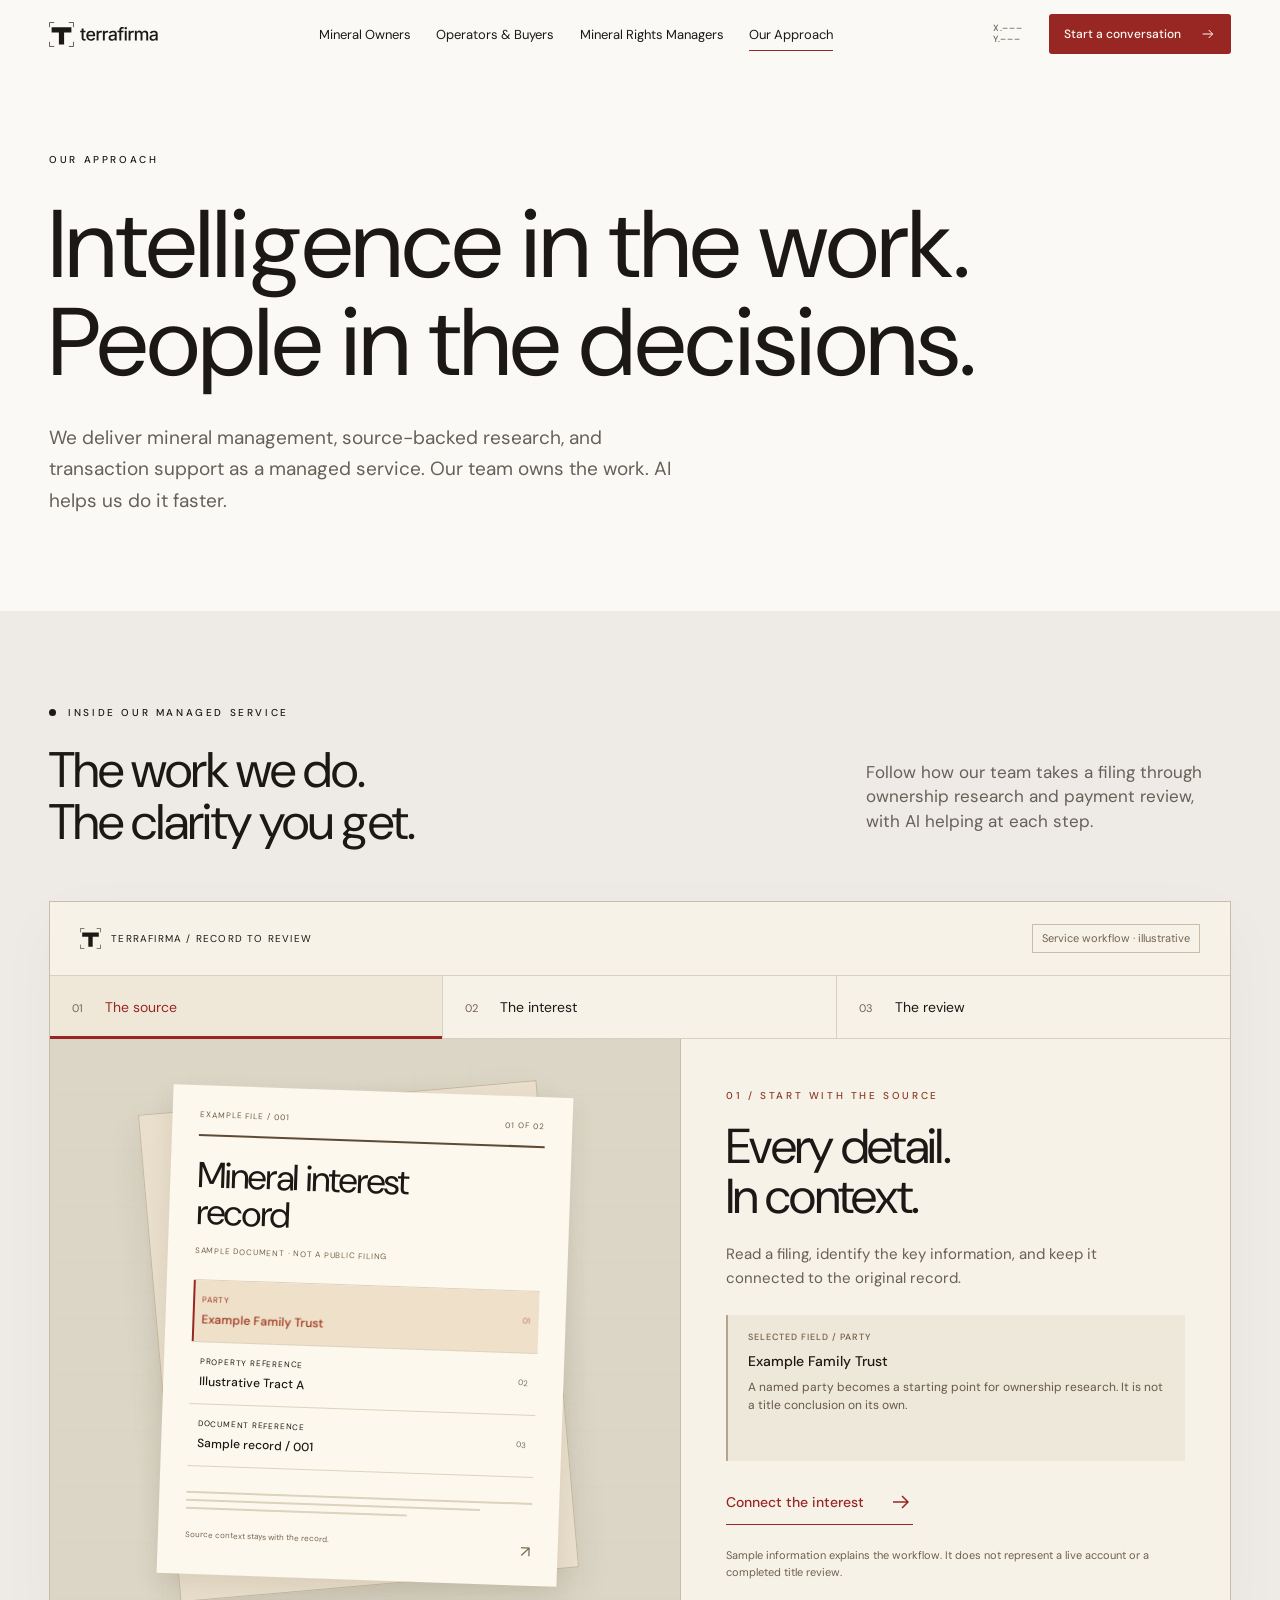
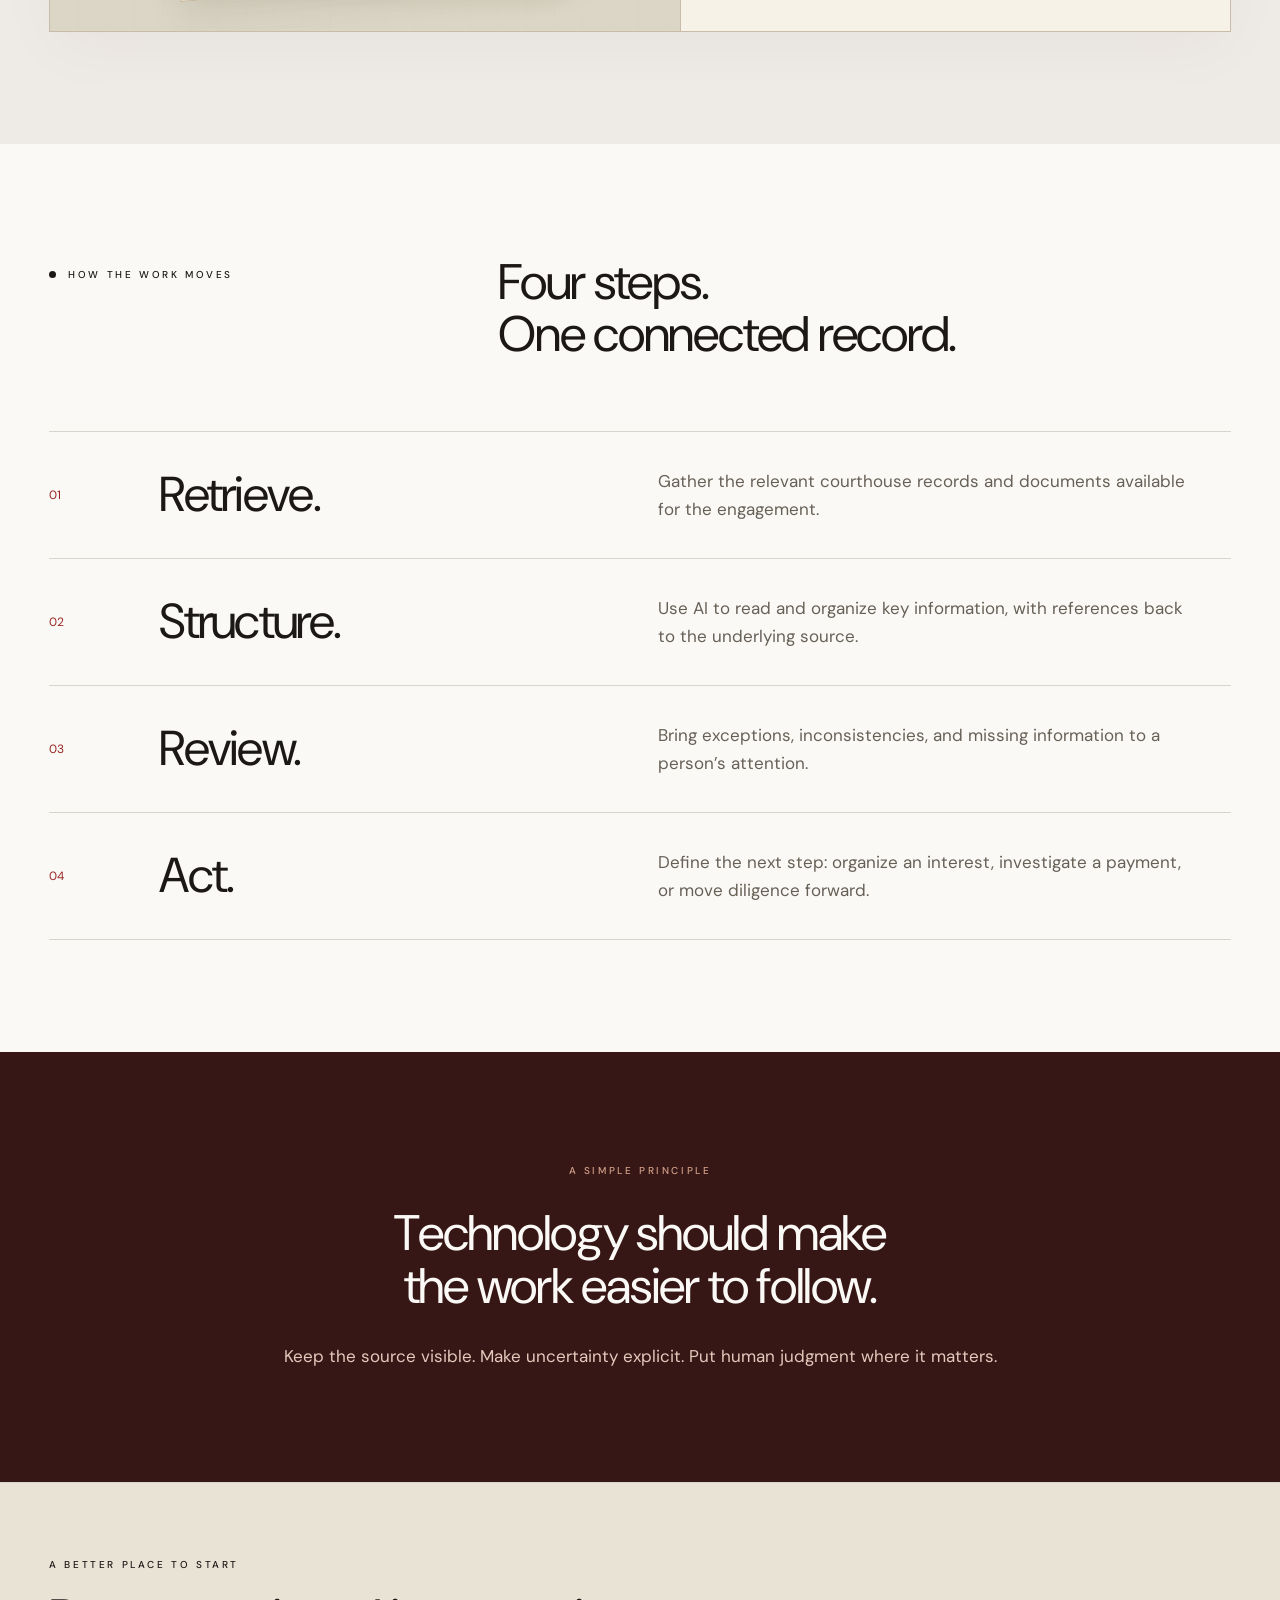
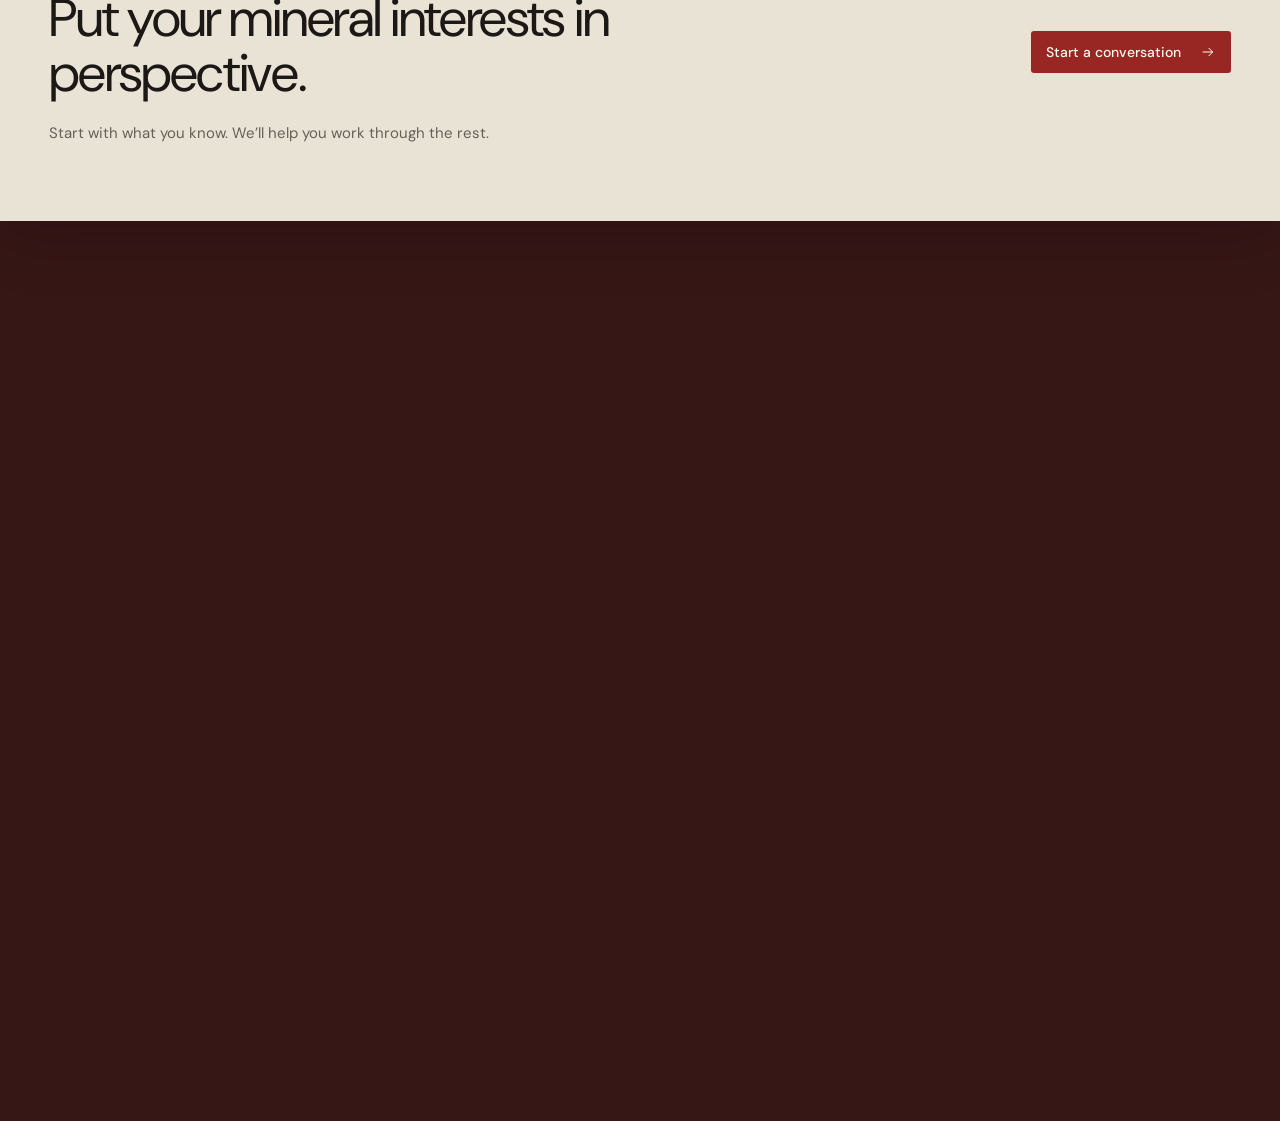
==== commit d3d9c15c: "Add mineral rights manager back-office services and inquiry path" ====
--- a/docs/approach/index.html
+++ b/docs/approach/index.html
@@ -1 +1 @@
-<!doctype html><html lang="en"><head><meta charset="utf-8"><meta name="viewport" content="width=device-width,initial-scale=1"><meta name="theme-color" content="#f4f1e8"><title>Our approach | Terrafirma</title><meta name="description" content="From courthouse records to ownership, royalty review, and acquisition decisions. See how Terrafirma connects the work."><link rel="canonical" href="https://basil-personal.github.io/terrafirma/approach/"><meta property="og:title" content="Our approach | Terrafirma"><meta property="og:description" content="From courthouse records to ownership, royalty review, and acquisition decisions. See how Terrafirma connects the work."><meta property="og:type" content="website"><meta property="og:url" content="https://basil-personal.github.io/terrafirma/approach/"><meta property="og:image" content="https://basil-personal.github.io/terrafirma/assets/social-card.png"><meta name="twitter:card" content="summary_large_image"><link rel="icon" href="../assets/favicon.svg" type="image/svg+xml"><link rel="preload" href="../assets/instrument-regular.woff" as="font" type="font/woff" crossorigin><link rel="preload" href="../assets/inter-regular.woff" as="font" type="font/woff" crossorigin><link rel="stylesheet" href="../style.css?v=20261104"><script src="../site-config.js" defer></script><script src="../script.js" defer></script></head><body id="top"><a class="skip-link" href="#main">Skip to content</a><header class="site-header"><a class="brand" href="../" aria-label="Terrafirma home"><svg class="survey-mark" viewBox="0 0 48 48" fill="none" aria-hidden="true"><path d="M5 10h38v10H29v23H19V20H5V10Z" fill="currentColor"/><path d="M1 1h9M1 1v9M47 1h-9M47 1v9M1 47h9M1 47v-9M47 47h-9M47 47v-9" stroke="currentColor" stroke-width="1.3"/></svg><span class="wordmark"><svg xmlns="http://www.w3.org/2000/svg" viewBox="0 0 9039 1650" fill="currentColor" aria-hidden="true"><g transform="translate(0 1550) scale(1 -1)"><path transform="translate(0 0)" d="M626 1118V939H20V1118ZM183 1384H403V302Q403 235 431.5 203.5Q460 172 525 172Q542 172 570.0 176.0Q598 180 618 184L657 8Q622 -4 582.0 -9.5Q542 -15 503 -15Q351 -15 267.0 63.5Q183 142 183 284Z"/><path transform="translate(622 0)" d="M630 -23Q465 -23 345.0 48.0Q225 119 160.5 248.0Q96 377 96 551Q96 723 159.5 854.0Q223 985 339.0 1058.5Q455 1132 611 1132Q707 1132 796.0 1100.5Q885 1069 956.0 1002.0Q1027 935 1068.5 828.5Q1110 722 1110 570V492H219V656H997L894 602Q894 705 862.0 783.5Q830 862 767.5 906.0Q705 950 611 950Q518 950 452.0 905.0Q386 860 351.5 786.5Q317 713 317 626V514Q317 399 356.5 319.5Q396 240 467.0 199.5Q538 159 632 159Q694 159 744.0 176.5Q794 194 830.5 229.5Q867 265 886 317L1093 268Q1066 182 1002.5 116.0Q939 50 844.5 13.5Q750 -23 630 -23Z"/><path transform="translate(1750 0)" d="M148 0V1118H361V938H373Q404 1030 481.0 1082.0Q558 1134 656 1134Q677 1134 704.0 1132.5Q731 1131 749 1128V918Q737 922 703.0 926.0Q669 930 634 930Q558 930 497.0 898.0Q436 866 402.0 809.5Q368 753 368 679V0Z"/><path transform="translate(2467 0)" d="M148 0V1118H361V938H373Q404 1030 481.0 1082.0Q558 1134 656 1134Q677 1134 704.0 1132.5Q731 1131 749 1128V918Q737 922 703.0 926.0Q669 930 634 930Q558 930 497.0 898.0Q436 866 402.0 809.5Q368 753 368 679V0Z"/><path transform="translate(3184 0)" d="M461 -25Q355 -25 269.0 14.5Q183 54 133.0 130.0Q83 206 83 316Q83 411 119.5 472.0Q156 533 218.5 569.0Q281 605 357.5 623.0Q434 641 513 650Q612 662 674.0 669.5Q736 677 765.5 694.5Q795 712 795 751V757Q795 820 771.0 863.0Q747 906 699.5 929.5Q652 953 581 953Q508 953 455.5 930.5Q403 908 370.5 873.0Q338 838 322 800L115 854Q153 954 224.0 1015.0Q295 1076 387.0 1104.0Q479 1132 577 1132Q645 1132 721.0 1116.0Q797 1100 864.0 1058.0Q931 1016 973.0 940.0Q1015 864 1015 742V0H802V153H791Q769 110 726.0 69.0Q683 28 617.5 1.5Q552 -25 461 -25ZM510 152Q600 152 664.0 187.0Q728 222 762.0 280.0Q796 338 796 403V546Q784 534 750.5 524.5Q717 515 674.0 507.5Q631 500 591.0 495.0Q551 490 525 487Q463 479 411.5 460.0Q360 441 329.5 406.0Q299 371 299 313Q299 260 326.5 224.0Q354 188 401.0 170.0Q448 152 510 152Z"/><path transform="translate(4272 0)" d="M702 1118V939H20V1118ZM232 0V1246Q232 1350 278.5 1420.0Q325 1490 401.0 1525.0Q477 1560 565 1560Q632 1560 679.5 1549.0Q727 1538 749 1530L698 1352Q682 1357 658.5 1362.5Q635 1368 600 1368Q522 1368 487.0 1329.0Q452 1290 452 1216V0Z"/><path transform="translate(4974 0)" d="M148 0V1118H368V0ZM259 1289Q202 1289 161.5 1327.0Q121 1365 121 1419Q121 1474 161.5 1512.0Q202 1550 259 1550Q316 1550 357.0 1512.0Q398 1474 398 1419Q398 1365 357.0 1327.0Q316 1289 259 1289Z"/><path transform="translate(5415 0)" d="M148 0V1118H361V938H373Q404 1030 481.0 1082.0Q558 1134 656 1134Q677 1134 704.0 1132.5Q731 1131 749 1128V918Q737 922 703.0 926.0Q669 930 634 930Q558 930 497.0 898.0Q436 866 402.0 809.5Q368 753 368 679V0Z"/><path transform="translate(6132 0)" d="M148 0V1118H357L363 859H346Q370 954 420.0 1015.0Q470 1076 537.0 1106.5Q604 1137 677 1137Q799 1137 874.0 1061.5Q949 986 975 851H947Q969 943 1023.0 1007.0Q1077 1071 1153.5 1104.0Q1230 1137 1317 1137Q1416 1137 1496.5 1094.0Q1577 1051 1624.0 966.0Q1671 881 1671 754V0H1451V732Q1451 844 1388.5 894.0Q1326 944 1241 944Q1172 944 1122.0 915.0Q1072 886 1045.0 834.5Q1018 783 1018 716V0H801V746Q801 836 743.5 890.0Q686 944 597 944Q536 944 483.5 915.5Q431 887 399.5 831.5Q368 776 368 695V0Z"/><path transform="translate(7876 0)" d="M461 -25Q355 -25 269.0 14.5Q183 54 133.0 130.0Q83 206 83 316Q83 411 119.5 472.0Q156 533 218.5 569.0Q281 605 357.5 623.0Q434 641 513 650Q612 662 674.0 669.5Q736 677 765.5 694.5Q795 712 795 751V757Q795 820 771.0 863.0Q747 906 699.5 929.5Q652 953 581 953Q508 953 455.5 930.5Q403 908 370.5 873.0Q338 838 322 800L115 854Q153 954 224.0 1015.0Q295 1076 387.0 1104.0Q479 1132 577 1132Q645 1132 721.0 1116.0Q797 1100 864.0 1058.0Q931 1016 973.0 940.0Q1015 864 1015 742V0H802V153H791Q769 110 726.0 69.0Q683 28 617.5 1.5Q552 -25 461 -25ZM510 152Q600 152 664.0 187.0Q728 222 762.0 280.0Q796 338 796 403V546Q784 534 750.5 524.5Q717 515 674.0 507.5Q631 500 591.0 495.0Q551 490 525 487Q463 479 411.5 460.0Q360 441 329.5 406.0Q299 371 299 313Q299 260 326.5 224.0Q354 188 401.0 170.0Q448 152 510 152Z"/></g></svg></span></a><nav class="desktop-nav" aria-label="Main navigation"><a href="../owners/" >Mineral Owners</a><a href="../operators/" >Operators & Buyers</a><a href="./" aria-current=page>Our Approach</a></nav><a class="button " href="../contact/"><span>Start a conversation</span><svg class="arrow" viewBox="0 0 24 24" fill="none" aria-hidden="true"><path d="M4 12h15m-6-6 6 6-6 6" stroke="currentColor" stroke-width="1.5"/></svg></a><button class="menu-toggle" aria-label="Open navigation" aria-expanded="false" aria-controls="mobile-menu"><span></span><span></span></button><div class="scroll-progress" aria-hidden="true"></div></header><nav id="mobile-menu" class="mobile-menu" aria-label="Mobile navigation" hidden><a href="../owners/" >Mineral Owners</a><a href="../operators/" >Operators & Buyers</a><a href="./" aria-current=page>Our Approach</a><a href="../courthouse-partners/">Courthouse Partnerships</a><a href="../contact/">Start a conversation <svg class="arrow" viewBox="0 0 24 24" fill="none" aria-hidden="true"><path d="M4 12h15m-6-6 6 6-6 6" stroke="currentColor" stroke-width="1.5"/></svg></a></nav><main id="main" class="page-shell"><section class="approach-hero section"><span class="eyebrow">OUR APPROACH</span><h1>Intelligence in the work.<br>People in the decisions.</h1><p>We deliver mineral management, source-backed research, and transaction support as a managed service. Our team owns the work. AI helps us do it faster.</p></section><section class="workflow-section section" id="how-it-works"><div class="section-heading"><div><span class="eyebrow">INSIDE OUR MANAGED SERVICE</span><h2>The work we do.<br>The clarity you get.</h2></div><p>Follow how our team takes a filing through ownership research and payment review, with AI helping at each step.</p></div><div class="walkthrough" data-step="0"><div class="walkthrough-top"><span class="mini-brand"><svg class="survey-mark" viewBox="0 0 48 48" fill="none" aria-hidden="true"><path d="M5 10h38v10H29v23H19V20H5V10Z" fill="currentColor"/><path d="M1 1h9M1 1v9M47 1h-9M47 1v9M1 47h9M1 47v-9M47 47h-9M47 47v-9" stroke="currentColor" stroke-width="1.3"/></svg> TERRAFIRMA / RECORD TO REVIEW</span><span class="sample-label">Service workflow · illustrative</span></div><div class="walk-tabs" role="tablist" aria-label="Record walkthrough"><button id="step-tab-0" role="tab" aria-selected="true" aria-controls="walk-panel" data-step="0"><span>01</span> The source</button><button id="step-tab-1" role="tab" aria-selected="false" aria-controls="walk-panel" tabindex="-1" data-step="1"><span>02</span> The interest</button><button id="step-tab-2" role="tab" aria-selected="false" aria-controls="walk-panel" tabindex="-1" data-step="2"><span>03</span> The review</button></div><div id="walk-panel" role="tabpanel" aria-labelledby="step-tab-0" tabindex="0"><div class="walk-visual"><div class="document-stage"><div class="document-under"></div><article class="sample-document"><div class="doc-meta"><span>EXAMPLE FILE / 001</span><span>01 OF 02</span></div><div class="doc-rule"></div><h3>Mineral interest<br>record</h3><p class="doc-disclaimer">SAMPLE DOCUMENT · NOT A PUBLIC FILING</p><div class="doc-fields"><button class="doc-field selected" data-field="owner" aria-pressed="true"><span>PARTY</span><strong>Example Family Trust</strong><span class="field-index">01</span></button><button class="doc-field" data-field="tract" aria-pressed="false"><span>PROPERTY REFERENCE</span><strong>Illustrative Tract A</strong><span class="field-index">02</span></button><button class="doc-field" data-field="record" aria-pressed="false"><span>DOCUMENT REFERENCE</span><strong>Sample record / 001</strong><span class="field-index">03</span></button></div><div class="doc-lines" aria-hidden="true"><i></i><i></i><i></i></div><div class="doc-foot">Source context stays with the record. <span>↗</span></div></article></div><div class="interest-stage" hidden><div class="interest-map"><svg viewBox="0 0 600 440" fill="none" aria-hidden="true"><defs><pattern id="parcelgrid" width="54" height="54" patternUnits="userSpaceOnUse"><path d="M54 0H0v54" stroke="currentColor" stroke-opacity=".13"/></pattern><pattern id="parcelhatch" width="9" height="9" patternUnits="userSpaceOnUse" patternTransform="rotate(45)"><path d="M0 0V9" stroke="#b74124" stroke-opacity=".55" stroke-width="2"/></pattern></defs><path fill="url(#parcelgrid)" d="M0 0h600v440H0z"/><g stroke="currentColor" stroke-opacity=".4"><path d="M0 107h600M0 329h600M90 0v440M502 0v440"/><path d="M90 107h205v112H90zM295 107h207v112H295zM90 219h205v110H90zM295 219h207v110H295z"/></g><path d="M295 107h207v112H295z" fill="url(#parcelhatch)" stroke="#b74124" stroke-width="2"/><path d="M398 165V55h100" stroke="#b74124" stroke-width="1.5"/><circle cx="398" cy="165" r="6" fill="#b74124"/><circle cx="398" cy="165" r="16" stroke="#b74124"/><path d="M73 90h13m-13 0v13M519 90h-13m13 0v13M73 346h13m-13 0v-13M519 346h-13m13 0v-13" stroke="currentColor" stroke-width="1.5"/></svg></div><div class="interest-chip"><span class="eyebrow">CONNECTED INTEREST</span><strong>Example Family Trust</strong><span>Illustrative Tract A · Sample record / 001</span></div><div class="map-note">Diagram only. Not a surveyed boundary.</div></div><div class="review-stage" hidden><div class="review-slip"><span class="eyebrow">PAYMENT REVIEW / EXAMPLE</span><h3>A detail worth<br>a closer look.</h3><div class="decimal-row"><span>Expected payment decimal</span><strong>0.002500</strong></div><div class="decimal-row flagged"><span>Statement decimal</span><strong>0.002250</strong></div><div class="review-status"><span></span>Human review needed</div><p>Illustrative figures on a matched calculation basis. A flag for review, not proof of underpayment.</p></div></div></div><div class="walk-explainer" aria-live="polite"><span class="eyebrow" id="walk-kicker">01 / START WITH THE SOURCE</span><h3 id="walk-title">Every detail.<br>In context.</h3><p id="walk-copy">Read a filing, identify the key information, and keep it connected to the original record.</p><div class="insight-card"><span class="eyebrow" id="insight-label">SELECTED FIELD / PARTY</span><strong id="insight-value">Example Family Trust</strong><p id="insight-copy">A named party becomes a starting point for ownership research. It is not a title conclusion on its own.</p></div><button class="text-link" id="walk-next">Connect the interest <svg class="arrow" viewBox="0 0 24 24" fill="none" aria-hidden="true"><path d="M4 12h15m-6-6 6 6-6 6" stroke="currentColor" stroke-width="1.5"/></svg></button><p class="walk-note">Sample information explains the workflow. It does not represent a live account or a completed title review.</p></div></div></div></section><section class="method section"><div class="section-heading"><span class="eyebrow">HOW THE WORK MOVES</span><h2>Four steps.<br>One connected record.</h2></div><div class="method-list"><article><span>01</span><h3>Retrieve.</h3><p>Gather the relevant courthouse records and documents available for the engagement.</p></article><article><span>02</span><h3>Structure.</h3><p>Use AI to read and organize key information, with references back to the underlying source.</p></article><article><span>03</span><h3>Review.</h3><p>Bring exceptions, inconsistencies, and missing information to a person’s attention.</p></article><article><span>04</span><h3>Act.</h3><p>Define the next step: organize an interest, investigate a payment, or move diligence forward.</p></article></div></section><section class="approach-statement section"><span class="eyebrow">A SIMPLE PRINCIPLE</span><h2>Technology should make<br>the work easier to follow.</h2><p>Keep the source visible. Make uncertainty explicit. Put human judgment where it matters.</p></section><section class="inquiry-strip"><div><span class="eyebrow">A BETTER PLACE TO START</span><h2>Put your mineral interests in perspective.</h2><p>Start with what you know. We’ll help you work through the rest.</p></div><a class="button " href="../contact/"><span>Start a conversation</span><svg class="arrow" viewBox="0 0 24 24" fill="none" aria-hidden="true"><path d="M4 12h15m-6-6 6 6-6 6" stroke="currentColor" stroke-width="1.5"/></svg></a></section></main><footer class="site-footer"><div class="footer-inner"><div class="footer-top"><div class="footer-prompt"><span class="eyebrow">THE NEXT CHAPTER STARTS HERE</span><a href="../contact/">Let's get to work.<span class="circle-arrow"><svg class="arrow" viewBox="0 0 24 24" fill="none" aria-hidden="true"><path d="M4 12h15m-6-6 6 6-6 6" stroke="currentColor" stroke-width="1.5"/></svg></span></a></div><nav aria-label="Footer navigation"><a href="../owners/">Mineral Owners</a><a href="../operators/">Operators & Buyers</a><a href="../courthouse-partners/">Courthouse Partnerships</a><a href="./">Our Approach</a><a href="../contact/">Get in touch</a></nav></div><div class="footer-wordmark" aria-hidden="true"><svg xmlns="http://www.w3.org/2000/svg" viewBox="0 0 9039 1650" fill="currentColor" aria-hidden="true"><g transform="translate(0 1550) scale(1 -1)"><path transform="translate(0 0)" d="M626 1118V939H20V1118ZM183 1384H403V302Q403 235 431.5 203.5Q460 172 525 172Q542 172 570.0 176.0Q598 180 618 184L657 8Q622 -4 582.0 -9.5Q542 -15 503 -15Q351 -15 267.0 63.5Q183 142 183 284Z"/><path transform="translate(622 0)" d="M630 -23Q465 -23 345.0 48.0Q225 119 160.5 248.0Q96 377 96 551Q96 723 159.5 854.0Q223 985 339.0 1058.5Q455 1132 611 1132Q707 1132 796.0 1100.5Q885 1069 956.0 1002.0Q1027 935 1068.5 828.5Q1110 722 1110 570V492H219V656H997L894 602Q894 705 862.0 783.5Q830 862 767.5 906.0Q705 950 611 950Q518 950 452.0 905.0Q386 860 351.5 786.5Q317 713 317 626V514Q317 399 356.5 319.5Q396 240 467.0 199.5Q538 159 632 159Q694 159 744.0 176.5Q794 194 830.5 229.5Q867 265 886 317L1093 268Q1066 182 1002.5 116.0Q939 50 844.5 13.5Q750 -23 630 -23Z"/><path transform="translate(1750 0)" d="M148 0V1118H361V938H373Q404 1030 481.0 1082.0Q558 1134 656 1134Q677 1134 704.0 1132.5Q731 1131 749 1128V918Q737 922 703.0 926.0Q669 930 634 930Q558 930 497.0 898.0Q436 866 402.0 809.5Q368 753 368 679V0Z"/><path transform="translate(2467 0)" d="M148 0V1118H361V938H373Q404 1030 481.0 1082.0Q558 1134 656 1134Q677 1134 704.0 1132.5Q731 1131 749 1128V918Q737 922 703.0 926.0Q669 930 634 930Q558 930 497.0 898.0Q436 866 402.0 809.5Q368 753 368 679V0Z"/><path transform="translate(3184 0)" d="M461 -25Q355 -25 269.0 14.5Q183 54 133.0 130.0Q83 206 83 316Q83 411 119.5 472.0Q156 533 218.5 569.0Q281 605 357.5 623.0Q434 641 513 650Q612 662 674.0 669.5Q736 677 765.5 694.5Q795 712 795 751V757Q795 820 771.0 863.0Q747 906 699.5 929.5Q652 953 581 953Q508 953 455.5 930.5Q403 908 370.5 873.0Q338 838 322 800L115 854Q153 954 224.0 1015.0Q295 1076 387.0 1104.0Q479 1132 577 1132Q645 1132 721.0 1116.0Q797 1100 864.0 1058.0Q931 1016 973.0 940.0Q1015 864 1015 742V0H802V153H791Q769 110 726.0 69.0Q683 28 617.5 1.5Q552 -25 461 -25ZM510 152Q600 152 664.0 187.0Q728 222 762.0 280.0Q796 338 796 403V546Q784 534 750.5 524.5Q717 515 674.0 507.5Q631 500 591.0 495.0Q551 490 525 487Q463 479 411.5 460.0Q360 441 329.5 406.0Q299 371 299 313Q299 260 326.5 224.0Q354 188 401.0 170.0Q448 152 510 152Z"/><path transform="translate(4272 0)" d="M702 1118V939H20V1118ZM232 0V1246Q232 1350 278.5 1420.0Q325 1490 401.0 1525.0Q477 1560 565 1560Q632 1560 679.5 1549.0Q727 1538 749 1530L698 1352Q682 1357 658.5 1362.5Q635 1368 600 1368Q522 1368 487.0 1329.0Q452 1290 452 1216V0Z"/><path transform="translate(4974 0)" d="M148 0V1118H368V0ZM259 1289Q202 1289 161.5 1327.0Q121 1365 121 1419Q121 1474 161.5 1512.0Q202 1550 259 1550Q316 1550 357.0 1512.0Q398 1474 398 1419Q398 1365 357.0 1327.0Q316 1289 259 1289Z"/><path transform="translate(5415 0)" d="M148 0V1118H361V938H373Q404 1030 481.0 1082.0Q558 1134 656 1134Q677 1134 704.0 1132.5Q731 1131 749 1128V918Q737 922 703.0 926.0Q669 930 634 930Q558 930 497.0 898.0Q436 866 402.0 809.5Q368 753 368 679V0Z"/><path transform="translate(6132 0)" d="M148 0V1118H357L363 859H346Q370 954 420.0 1015.0Q470 1076 537.0 1106.5Q604 1137 677 1137Q799 1137 874.0 1061.5Q949 986 975 851H947Q969 943 1023.0 1007.0Q1077 1071 1153.5 1104.0Q1230 1137 1317 1137Q1416 1137 1496.5 1094.0Q1577 1051 1624.0 966.0Q1671 881 1671 754V0H1451V732Q1451 844 1388.5 894.0Q1326 944 1241 944Q1172 944 1122.0 915.0Q1072 886 1045.0 834.5Q1018 783 1018 716V0H801V746Q801 836 743.5 890.0Q686 944 597 944Q536 944 483.5 915.5Q431 887 399.5 831.5Q368 776 368 695V0Z"/><path transform="translate(7876 0)" d="M461 -25Q355 -25 269.0 14.5Q183 54 133.0 130.0Q83 206 83 316Q83 411 119.5 472.0Q156 533 218.5 569.0Q281 605 357.5 623.0Q434 641 513 650Q612 662 674.0 669.5Q736 677 765.5 694.5Q795 712 795 751V757Q795 820 771.0 863.0Q747 906 699.5 929.5Q652 953 581 953Q508 953 455.5 930.5Q403 908 370.5 873.0Q338 838 322 800L115 854Q153 954 224.0 1015.0Q295 1076 387.0 1104.0Q479 1132 577 1132Q645 1132 721.0 1116.0Q797 1100 864.0 1058.0Q931 1016 973.0 940.0Q1015 864 1015 742V0H802V153H791Q769 110 726.0 69.0Q683 28 617.5 1.5Q552 -25 461 -25ZM510 152Q600 152 664.0 187.0Q728 222 762.0 280.0Q796 338 796 403V546Q784 534 750.5 524.5Q717 515 674.0 507.5Q631 500 591.0 495.0Q551 490 525 487Q463 479 411.5 460.0Q360 441 329.5 406.0Q299 371 299 313Q299 260 326.5 224.0Q354 188 401.0 170.0Q448 152 510 152Z"/></g></svg><span class="footer-mark"><svg class="survey-mark" viewBox="0 0 48 48" fill="none" aria-hidden="true"><path d="M5 10h38v10H29v23H19V20H5V10Z" fill="currentColor"/><path d="M1 1h9M1 1v9M47 1h-9M47 1v9M1 47h9M1 47v-9M47 47h-9M47 47v-9" stroke="currentColor" stroke-width="1.3"/></svg></span></div><div class="footer-bottom"><span>© 2026 Terrafirma</span><span>getterrafirma.com</span><div><a href="../credits/">Credits & privacy</a><a href="#top">Back to top ↑</a></div></div></div></footer></body></html>+<!doctype html><html lang="en"><head><meta charset="utf-8"><meta name="viewport" content="width=device-width,initial-scale=1"><meta name="theme-color" content="#f4f1e8"><title>Our approach | Terrafirma</title><meta name="description" content="From courthouse records to ownership, royalty review, and acquisition decisions. See how Terrafirma connects the work."><link rel="canonical" href="https://basil-personal.github.io/terrafirma/approach/"><meta property="og:title" content="Our approach | Terrafirma"><meta property="og:description" content="From courthouse records to ownership, royalty review, and acquisition decisions. See how Terrafirma connects the work."><meta property="og:type" content="website"><meta property="og:url" content="https://basil-personal.github.io/terrafirma/approach/"><meta property="og:image" content="https://basil-personal.github.io/terrafirma/assets/social-card.png"><meta name="twitter:card" content="summary_large_image"><link rel="icon" href="../assets/favicon.svg" type="image/svg+xml"><link rel="preload" href="../assets/instrument-regular.woff" as="font" type="font/woff" crossorigin><link rel="preload" href="../assets/inter-regular.woff" as="font" type="font/woff" crossorigin><link rel="stylesheet" href="../style.css?v=20261104"><script src="../site-config.js" defer></script><script src="../script.js" defer></script></head><body id="top"><a class="skip-link" href="#main">Skip to content</a><header class="site-header"><a class="brand" href="../" aria-label="Terrafirma home"><svg class="survey-mark" viewBox="0 0 48 48" fill="none" aria-hidden="true"><path d="M5 10h38v10H29v23H19V20H5V10Z" fill="currentColor"/><path d="M1 1h9M1 1v9M47 1h-9M47 1v9M1 47h9M1 47v-9M47 47h-9M47 47v-9" stroke="currentColor" stroke-width="1.3"/></svg><span class="wordmark"><svg xmlns="http://www.w3.org/2000/svg" viewBox="0 0 9039 1650" fill="currentColor" aria-hidden="true"><g transform="translate(0 1550) scale(1 -1)"><path transform="translate(0 0)" d="M626 1118V939H20V1118ZM183 1384H403V302Q403 235 431.5 203.5Q460 172 525 172Q542 172 570.0 176.0Q598 180 618 184L657 8Q622 -4 582.0 -9.5Q542 -15 503 -15Q351 -15 267.0 63.5Q183 142 183 284Z"/><path transform="translate(622 0)" d="M630 -23Q465 -23 345.0 48.0Q225 119 160.5 248.0Q96 377 96 551Q96 723 159.5 854.0Q223 985 339.0 1058.5Q455 1132 611 1132Q707 1132 796.0 1100.5Q885 1069 956.0 1002.0Q1027 935 1068.5 828.5Q1110 722 1110 570V492H219V656H997L894 602Q894 705 862.0 783.5Q830 862 767.5 906.0Q705 950 611 950Q518 950 452.0 905.0Q386 860 351.5 786.5Q317 713 317 626V514Q317 399 356.5 319.5Q396 240 467.0 199.5Q538 159 632 159Q694 159 744.0 176.5Q794 194 830.5 229.5Q867 265 886 317L1093 268Q1066 182 1002.5 116.0Q939 50 844.5 13.5Q750 -23 630 -23Z"/><path transform="translate(1750 0)" d="M148 0V1118H361V938H373Q404 1030 481.0 1082.0Q558 1134 656 1134Q677 1134 704.0 1132.5Q731 1131 749 1128V918Q737 922 703.0 926.0Q669 930 634 930Q558 930 497.0 898.0Q436 866 402.0 809.5Q368 753 368 679V0Z"/><path transform="translate(2467 0)" d="M148 0V1118H361V938H373Q404 1030 481.0 1082.0Q558 1134 656 1134Q677 1134 704.0 1132.5Q731 1131 749 1128V918Q737 922 703.0 926.0Q669 930 634 930Q558 930 497.0 898.0Q436 866 402.0 809.5Q368 753 368 679V0Z"/><path transform="translate(3184 0)" d="M461 -25Q355 -25 269.0 14.5Q183 54 133.0 130.0Q83 206 83 316Q83 411 119.5 472.0Q156 533 218.5 569.0Q281 605 357.5 623.0Q434 641 513 650Q612 662 674.0 669.5Q736 677 765.5 694.5Q795 712 795 751V757Q795 820 771.0 863.0Q747 906 699.5 929.5Q652 953 581 953Q508 953 455.5 930.5Q403 908 370.5 873.0Q338 838 322 800L115 854Q153 954 224.0 1015.0Q295 1076 387.0 1104.0Q479 1132 577 1132Q645 1132 721.0 1116.0Q797 1100 864.0 1058.0Q931 1016 973.0 940.0Q1015 864 1015 742V0H802V153H791Q769 110 726.0 69.0Q683 28 617.5 1.5Q552 -25 461 -25ZM510 152Q600 152 664.0 187.0Q728 222 762.0 280.0Q796 338 796 403V546Q784 534 750.5 524.5Q717 515 674.0 507.5Q631 500 591.0 495.0Q551 490 525 487Q463 479 411.5 460.0Q360 441 329.5 406.0Q299 371 299 313Q299 260 326.5 224.0Q354 188 401.0 170.0Q448 152 510 152Z"/><path transform="translate(4272 0)" d="M702 1118V939H20V1118ZM232 0V1246Q232 1350 278.5 1420.0Q325 1490 401.0 1525.0Q477 1560 565 1560Q632 1560 679.5 1549.0Q727 1538 749 1530L698 1352Q682 1357 658.5 1362.5Q635 1368 600 1368Q522 1368 487.0 1329.0Q452 1290 452 1216V0Z"/><path transform="translate(4974 0)" d="M148 0V1118H368V0ZM259 1289Q202 1289 161.5 1327.0Q121 1365 121 1419Q121 1474 161.5 1512.0Q202 1550 259 1550Q316 1550 357.0 1512.0Q398 1474 398 1419Q398 1365 357.0 1327.0Q316 1289 259 1289Z"/><path transform="translate(5415 0)" d="M148 0V1118H361V938H373Q404 1030 481.0 1082.0Q558 1134 656 1134Q677 1134 704.0 1132.5Q731 1131 749 1128V918Q737 922 703.0 926.0Q669 930 634 930Q558 930 497.0 898.0Q436 866 402.0 809.5Q368 753 368 679V0Z"/><path transform="translate(6132 0)" d="M148 0V1118H357L363 859H346Q370 954 420.0 1015.0Q470 1076 537.0 1106.5Q604 1137 677 1137Q799 1137 874.0 1061.5Q949 986 975 851H947Q969 943 1023.0 1007.0Q1077 1071 1153.5 1104.0Q1230 1137 1317 1137Q1416 1137 1496.5 1094.0Q1577 1051 1624.0 966.0Q1671 881 1671 754V0H1451V732Q1451 844 1388.5 894.0Q1326 944 1241 944Q1172 944 1122.0 915.0Q1072 886 1045.0 834.5Q1018 783 1018 716V0H801V746Q801 836 743.5 890.0Q686 944 597 944Q536 944 483.5 915.5Q431 887 399.5 831.5Q368 776 368 695V0Z"/><path transform="translate(7876 0)" d="M461 -25Q355 -25 269.0 14.5Q183 54 133.0 130.0Q83 206 83 316Q83 411 119.5 472.0Q156 533 218.5 569.0Q281 605 357.5 623.0Q434 641 513 650Q612 662 674.0 669.5Q736 677 765.5 694.5Q795 712 795 751V757Q795 820 771.0 863.0Q747 906 699.5 929.5Q652 953 581 953Q508 953 455.5 930.5Q403 908 370.5 873.0Q338 838 322 800L115 854Q153 954 224.0 1015.0Q295 1076 387.0 1104.0Q479 1132 577 1132Q645 1132 721.0 1116.0Q797 1100 864.0 1058.0Q931 1016 973.0 940.0Q1015 864 1015 742V0H802V153H791Q769 110 726.0 69.0Q683 28 617.5 1.5Q552 -25 461 -25ZM510 152Q600 152 664.0 187.0Q728 222 762.0 280.0Q796 338 796 403V546Q784 534 750.5 524.5Q717 515 674.0 507.5Q631 500 591.0 495.0Q551 490 525 487Q463 479 411.5 460.0Q360 441 329.5 406.0Q299 371 299 313Q299 260 326.5 224.0Q354 188 401.0 170.0Q448 152 510 152Z"/></g></svg></span></a><nav class="desktop-nav" aria-label="Main navigation"><a href="../owners/" >Mineral Owners</a><a href="../operators/" >Operators & Buyers</a><a href="../managers/" >Mineral Rights Managers</a><a href="./" aria-current=page>Our Approach</a></nav><a class="button " href="../contact/"><span>Start a conversation</span><svg class="arrow" viewBox="0 0 24 24" fill="none" aria-hidden="true"><path d="M4 12h15m-6-6 6 6-6 6" stroke="currentColor" stroke-width="1.5"/></svg></a><button class="menu-toggle" aria-label="Open navigation" aria-expanded="false" aria-controls="mobile-menu"><span></span><span></span></button><div class="scroll-progress" aria-hidden="true"></div></header><nav id="mobile-menu" class="mobile-menu" aria-label="Mobile navigation" hidden><a href="../owners/" >Mineral Owners</a><a href="../operators/" >Operators & Buyers</a><a href="../managers/" >Mineral Rights Managers</a><a href="./" aria-current=page>Our Approach</a><a href="../courthouse-partners/">Courthouse Partnerships</a><a href="../contact/">Start a conversation <svg class="arrow" viewBox="0 0 24 24" fill="none" aria-hidden="true"><path d="M4 12h15m-6-6 6 6-6 6" stroke="currentColor" stroke-width="1.5"/></svg></a></nav><main id="main" class="page-shell"><section class="approach-hero section"><span class="eyebrow">OUR APPROACH</span><h1>Intelligence in the work.<br>People in the decisions.</h1><p>We deliver mineral management, source-backed research, and transaction support as a managed service. Our team owns the work. AI helps us do it faster.</p></section><section class="workflow-section section" id="how-it-works"><div class="section-heading"><div><span class="eyebrow">INSIDE OUR MANAGED SERVICE</span><h2>The work we do.<br>The clarity you get.</h2></div><p>Follow how our team takes a filing through ownership research and payment review, with AI helping at each step.</p></div><div class="walkthrough" data-step="0"><div class="walkthrough-top"><span class="mini-brand"><svg class="survey-mark" viewBox="0 0 48 48" fill="none" aria-hidden="true"><path d="M5 10h38v10H29v23H19V20H5V10Z" fill="currentColor"/><path d="M1 1h9M1 1v9M47 1h-9M47 1v9M1 47h9M1 47v-9M47 47h-9M47 47v-9" stroke="currentColor" stroke-width="1.3"/></svg> TERRAFIRMA / RECORD TO REVIEW</span><span class="sample-label">Service workflow · illustrative</span></div><div class="walk-tabs" role="tablist" aria-label="Record walkthrough"><button id="step-tab-0" role="tab" aria-selected="true" aria-controls="walk-panel" data-step="0"><span>01</span> The source</button><button id="step-tab-1" role="tab" aria-selected="false" aria-controls="walk-panel" tabindex="-1" data-step="1"><span>02</span> The interest</button><button id="step-tab-2" role="tab" aria-selected="false" aria-controls="walk-panel" tabindex="-1" data-step="2"><span>03</span> The review</button></div><div id="walk-panel" role="tabpanel" aria-labelledby="step-tab-0" tabindex="0"><div class="walk-visual"><div class="document-stage"><div class="document-under"></div><article class="sample-document"><div class="doc-meta"><span>EXAMPLE FILE / 001</span><span>01 OF 02</span></div><div class="doc-rule"></div><h3>Mineral interest<br>record</h3><p class="doc-disclaimer">SAMPLE DOCUMENT · NOT A PUBLIC FILING</p><div class="doc-fields"><button class="doc-field selected" data-field="owner" aria-pressed="true"><span>PARTY</span><strong>Example Family Trust</strong><span class="field-index">01</span></button><button class="doc-field" data-field="tract" aria-pressed="false"><span>PROPERTY REFERENCE</span><strong>Illustrative Tract A</strong><span class="field-index">02</span></button><button class="doc-field" data-field="record" aria-pressed="false"><span>DOCUMENT REFERENCE</span><strong>Sample record / 001</strong><span class="field-index">03</span></button></div><div class="doc-lines" aria-hidden="true"><i></i><i></i><i></i></div><div class="doc-foot">Source context stays with the record. <span>↗</span></div></article></div><div class="interest-stage" hidden><div class="interest-map"><svg viewBox="0 0 600 440" fill="none" aria-hidden="true"><defs><pattern id="parcelgrid" width="54" height="54" patternUnits="userSpaceOnUse"><path d="M54 0H0v54" stroke="currentColor" stroke-opacity=".13"/></pattern><pattern id="parcelhatch" width="9" height="9" patternUnits="userSpaceOnUse" patternTransform="rotate(45)"><path d="M0 0V9" stroke="#b74124" stroke-opacity=".55" stroke-width="2"/></pattern></defs><path fill="url(#parcelgrid)" d="M0 0h600v440H0z"/><g stroke="currentColor" stroke-opacity=".4"><path d="M0 107h600M0 329h600M90 0v440M502 0v440"/><path d="M90 107h205v112H90zM295 107h207v112H295zM90 219h205v110H90zM295 219h207v110H295z"/></g><path d="M295 107h207v112H295z" fill="url(#parcelhatch)" stroke="#b74124" stroke-width="2"/><path d="M398 165V55h100" stroke="#b74124" stroke-width="1.5"/><circle cx="398" cy="165" r="6" fill="#b74124"/><circle cx="398" cy="165" r="16" stroke="#b74124"/><path d="M73 90h13m-13 0v13M519 90h-13m13 0v13M73 346h13m-13 0v-13M519 346h-13m13 0v-13" stroke="currentColor" stroke-width="1.5"/></svg></div><div class="interest-chip"><span class="eyebrow">CONNECTED INTEREST</span><strong>Example Family Trust</strong><span>Illustrative Tract A · Sample record / 001</span></div><div class="map-note">Diagram only. Not a surveyed boundary.</div></div><div class="review-stage" hidden><div class="review-slip"><span class="eyebrow">PAYMENT REVIEW / EXAMPLE</span><h3>A detail worth<br>a closer look.</h3><div class="decimal-row"><span>Expected payment decimal</span><strong>0.002500</strong></div><div class="decimal-row flagged"><span>Statement decimal</span><strong>0.002250</strong></div><div class="review-status"><span></span>Human review needed</div><p>Illustrative figures on a matched calculation basis. A flag for review, not proof of underpayment.</p></div></div></div><div class="walk-explainer" aria-live="polite"><span class="eyebrow" id="walk-kicker">01 / START WITH THE SOURCE</span><h3 id="walk-title">Every detail.<br>In context.</h3><p id="walk-copy">Read a filing, identify the key information, and keep it connected to the original record.</p><div class="insight-card"><span class="eyebrow" id="insight-label">SELECTED FIELD / PARTY</span><strong id="insight-value">Example Family Trust</strong><p id="insight-copy">A named party becomes a starting point for ownership research. It is not a title conclusion on its own.</p></div><button class="text-link" id="walk-next">Connect the interest <svg class="arrow" viewBox="0 0 24 24" fill="none" aria-hidden="true"><path d="M4 12h15m-6-6 6 6-6 6" stroke="currentColor" stroke-width="1.5"/></svg></button><p class="walk-note">Sample information explains the workflow. It does not represent a live account or a completed title review.</p></div></div></div></section><section class="method section"><div class="section-heading"><span class="eyebrow">HOW THE WORK MOVES</span><h2>Four steps.<br>One connected record.</h2></div><div class="method-list"><article><span>01</span><h3>Retrieve.</h3><p>Gather the relevant courthouse records and documents available for the engagement.</p></article><article><span>02</span><h3>Structure.</h3><p>Use AI to read and organize key information, with references back to the underlying source.</p></article><article><span>03</span><h3>Review.</h3><p>Bring exceptions, inconsistencies, and missing information to a person’s attention.</p></article><article><span>04</span><h3>Act.</h3><p>Define the next step: organize an interest, investigate a payment, or move diligence forward.</p></article></div></section><section class="approach-statement section"><span class="eyebrow">A SIMPLE PRINCIPLE</span><h2>Technology should make<br>the work easier to follow.</h2><p>Keep the source visible. Make uncertainty explicit. Put human judgment where it matters.</p></section><section class="inquiry-strip"><div><span class="eyebrow">A BETTER PLACE TO START</span><h2>Put your mineral interests in perspective.</h2><p>Start with what you know. We’ll help you work through the rest.</p></div><a class="button " href="../contact/"><span>Start a conversation</span><svg class="arrow" viewBox="0 0 24 24" fill="none" aria-hidden="true"><path d="M4 12h15m-6-6 6 6-6 6" stroke="currentColor" stroke-width="1.5"/></svg></a></section></main><footer class="site-footer"><div class="footer-inner"><div class="footer-top"><div class="footer-prompt"><span class="eyebrow">THE NEXT CHAPTER STARTS HERE</span><a href="../contact/">Let's get to work.<span class="circle-arrow"><svg class="arrow" viewBox="0 0 24 24" fill="none" aria-hidden="true"><path d="M4 12h15m-6-6 6 6-6 6" stroke="currentColor" stroke-width="1.5"/></svg></span></a></div><nav aria-label="Footer navigation"><a href="../owners/">Mineral Owners</a><a href="../operators/">Operators & Buyers</a><a href="../managers/">Mineral Rights Managers</a><a href="../courthouse-partners/">Courthouse Partnerships</a><a href="./">Our Approach</a><a href="../contact/">Get in touch</a></nav></div><div class="footer-wordmark" aria-hidden="true"><svg xmlns="http://www.w3.org/2000/svg" viewBox="0 0 9039 1650" fill="currentColor" aria-hidden="true"><g transform="translate(0 1550) scale(1 -1)"><path transform="translate(0 0)" d="M626 1118V939H20V1118ZM183 1384H403V302Q403 235 431.5 203.5Q460 172 525 172Q542 172 570.0 176.0Q598 180 618 184L657 8Q622 -4 582.0 -9.5Q542 -15 503 -15Q351 -15 267.0 63.5Q183 142 183 284Z"/><path transform="translate(622 0)" d="M630 -23Q465 -23 345.0 48.0Q225 119 160.5 248.0Q96 377 96 551Q96 723 159.5 854.0Q223 985 339.0 1058.5Q455 1132 611 1132Q707 1132 796.0 1100.5Q885 1069 956.0 1002.0Q1027 935 1068.5 828.5Q1110 722 1110 570V492H219V656H997L894 602Q894 705 862.0 783.5Q830 862 767.5 906.0Q705 950 611 950Q518 950 452.0 905.0Q386 860 351.5 786.5Q317 713 317 626V514Q317 399 356.5 319.5Q396 240 467.0 199.5Q538 159 632 159Q694 159 744.0 176.5Q794 194 830.5 229.5Q867 265 886 317L1093 268Q1066 182 1002.5 116.0Q939 50 844.5 13.5Q750 -23 630 -23Z"/><path transform="translate(1750 0)" d="M148 0V1118H361V938H373Q404 1030 481.0 1082.0Q558 1134 656 1134Q677 1134 704.0 1132.5Q731 1131 749 1128V918Q737 922 703.0 926.0Q669 930 634 930Q558 930 497.0 898.0Q436 866 402.0 809.5Q368 753 368 679V0Z"/><path transform="translate(2467 0)" d="M148 0V1118H361V938H373Q404 1030 481.0 1082.0Q558 1134 656 1134Q677 1134 704.0 1132.5Q731 1131 749 1128V918Q737 922 703.0 926.0Q669 930 634 930Q558 930 497.0 898.0Q436 866 402.0 809.5Q368 753 368 679V0Z"/><path transform="translate(3184 0)" d="M461 -25Q355 -25 269.0 14.5Q183 54 133.0 130.0Q83 206 83 316Q83 411 119.5 472.0Q156 533 218.5 569.0Q281 605 357.5 623.0Q434 641 513 650Q612 662 674.0 669.5Q736 677 765.5 694.5Q795 712 795 751V757Q795 820 771.0 863.0Q747 906 699.5 929.5Q652 953 581 953Q508 953 455.5 930.5Q403 908 370.5 873.0Q338 838 322 800L115 854Q153 954 224.0 1015.0Q295 1076 387.0 1104.0Q479 1132 577 1132Q645 1132 721.0 1116.0Q797 1100 864.0 1058.0Q931 1016 973.0 940.0Q1015 864 1015 742V0H802V153H791Q769 110 726.0 69.0Q683 28 617.5 1.5Q552 -25 461 -25ZM510 152Q600 152 664.0 187.0Q728 222 762.0 280.0Q796 338 796 403V546Q784 534 750.5 524.5Q717 515 674.0 507.5Q631 500 591.0 495.0Q551 490 525 487Q463 479 411.5 460.0Q360 441 329.5 406.0Q299 371 299 313Q299 260 326.5 224.0Q354 188 401.0 170.0Q448 152 510 152Z"/><path transform="translate(4272 0)" d="M702 1118V939H20V1118ZM232 0V1246Q232 1350 278.5 1420.0Q325 1490 401.0 1525.0Q477 1560 565 1560Q632 1560 679.5 1549.0Q727 1538 749 1530L698 1352Q682 1357 658.5 1362.5Q635 1368 600 1368Q522 1368 487.0 1329.0Q452 1290 452 1216V0Z"/><path transform="translate(4974 0)" d="M148 0V1118H368V0ZM259 1289Q202 1289 161.5 1327.0Q121 1365 121 1419Q121 1474 161.5 1512.0Q202 1550 259 1550Q316 1550 357.0 1512.0Q398 1474 398 1419Q398 1365 357.0 1327.0Q316 1289 259 1289Z"/><path transform="translate(5415 0)" d="M148 0V1118H361V938H373Q404 1030 481.0 1082.0Q558 1134 656 1134Q677 1134 704.0 1132.5Q731 1131 749 1128V918Q737 922 703.0 926.0Q669 930 634 930Q558 930 497.0 898.0Q436 866 402.0 809.5Q368 753 368 679V0Z"/><path transform="translate(6132 0)" d="M148 0V1118H357L363 859H346Q370 954 420.0 1015.0Q470 1076 537.0 1106.5Q604 1137 677 1137Q799 1137 874.0 1061.5Q949 986 975 851H947Q969 943 1023.0 1007.0Q1077 1071 1153.5 1104.0Q1230 1137 1317 1137Q1416 1137 1496.5 1094.0Q1577 1051 1624.0 966.0Q1671 881 1671 754V0H1451V732Q1451 844 1388.5 894.0Q1326 944 1241 944Q1172 944 1122.0 915.0Q1072 886 1045.0 834.5Q1018 783 1018 716V0H801V746Q801 836 743.5 890.0Q686 944 597 944Q536 944 483.5 915.5Q431 887 399.5 831.5Q368 776 368 695V0Z"/><path transform="translate(7876 0)" d="M461 -25Q355 -25 269.0 14.5Q183 54 133.0 130.0Q83 206 83 316Q83 411 119.5 472.0Q156 533 218.5 569.0Q281 605 357.5 623.0Q434 641 513 650Q612 662 674.0 669.5Q736 677 765.5 694.5Q795 712 795 751V757Q795 820 771.0 863.0Q747 906 699.5 929.5Q652 953 581 953Q508 953 455.5 930.5Q403 908 370.5 873.0Q338 838 322 800L115 854Q153 954 224.0 1015.0Q295 1076 387.0 1104.0Q479 1132 577 1132Q645 1132 721.0 1116.0Q797 1100 864.0 1058.0Q931 1016 973.0 940.0Q1015 864 1015 742V0H802V153H791Q769 110 726.0 69.0Q683 28 617.5 1.5Q552 -25 461 -25ZM510 152Q600 152 664.0 187.0Q728 222 762.0 280.0Q796 338 796 403V546Q784 534 750.5 524.5Q717 515 674.0 507.5Q631 500 591.0 495.0Q551 490 525 487Q463 479 411.5 460.0Q360 441 329.5 406.0Q299 371 299 313Q299 260 326.5 224.0Q354 188 401.0 170.0Q448 152 510 152Z"/></g></svg><span class="footer-mark"><svg class="survey-mark" viewBox="0 0 48 48" fill="none" aria-hidden="true"><path d="M5 10h38v10H29v23H19V20H5V10Z" fill="currentColor"/><path d="M1 1h9M1 1v9M47 1h-9M47 1v9M1 47h9M1 47v-9M47 47h-9M47 47v-9" stroke="currentColor" stroke-width="1.3"/></svg></span></div><div class="footer-bottom"><span>© 2026 Terrafirma</span><span>getterrafirma.com</span><div><a href="../credits/">Credits & privacy</a><a href="#top">Back to top ↑</a></div></div></div></footer></body></html>
--- a/docs/style.css
+++ b/docs/style.css
@@ -1,3 +1,4 @@
+@import url("https://fonts.googleapis.com/css2?family=DM+Sans:wght@400;500;600;700&display=swap");
 @font-face{font-family:Instrument;src:url('assets/instrument-regular.woff') format('woff');font-weight:400;font-style:normal;font-display:swap}@font-face{font-family:Instrument;src:url('assets/instrument-italic.woff') format('woff');font-weight:400;font-style:italic;font-display:swap}@font-face{font-family:Inter;src:url('assets/inter-regular.woff') format('woff');font-weight:400;font-display:swap}@font-face{font-family:Inter;src:url('assets/inter-medium.woff') format('woff');font-weight:500;font-display:swap}@font-face{font-family:Inter;src:url('assets/inter-semibold.woff') format('woff');font-weight:600;font-display:swap}
 :root{--paper:#f4f1e8;--paper-dark:#e9e5d9;--ink:#36231c;--muted:#706355;--line:#d4cbbd;--rust:#b3371f;--rust-bright:#d95731;--oxblood:#381813;--olive:#777c5d;--serif:Instrument,Georgia,serif;--sans:Inter,Arial,sans-serif;--gutter:6%;--ease:cubic-bezier(.22,1,.36,1)}*{box-sizing:border-box}html{scroll-behavior:smooth;scroll-padding-top:110px}body{margin:0;color:var(--ink);background:var(--oxblood);font-family:var(--sans);font-size:17px;-webkit-font-smoothing:antialiased}body.menu-open{overflow:hidden}::selection{background:#c74728;color:var(--paper)}a{color:inherit;text-decoration:none}button,input,select,textarea{font:inherit}button{cursor:pointer;border:0;color:inherit}button,a{-webkit-tap-highlight-color:transparent}a:focus-visible,button:focus-visible,summary:focus-visible,[tabindex='0']:focus-visible{outline:2px solid var(--rust-bright);outline-offset:6px}h1,h2,h3,h4,p{margin:0}h1,h2,h3{font-family:var(--serif);font-weight:400}h2{font-size:clamp(48px,5.25vw,76px);line-height:1.03;letter-spacing:-1.4px}p{line-height:1.65}svg{display:block}.arrow{width:24px;height:24px;flex:none;transition:transform .35s var(--ease)}.eyebrow{font:500 11px/1.6 var(--sans);letter-spacing:1.45px;text-transform:uppercase;display:block}.page-shell{position:relative;z-index:2;background:var(--paper);box-shadow:0 22px 50px #14070330}.section{padding:112px var(--gutter)}.section-heading{display:flex;justify-content:space-between;gap:70px;align-items:flex-start;margin-bottom:52px}.section-heading>h2{width:62%}.section-heading>div h2{margin-top:25px}.section-heading>p{font-size:17px;max-width:365px;color:var(--muted);padding-top:54px}.section-heading>.eyebrow{padding-top:12px;max-width:260px}.button{position:relative;display:inline-flex;align-items:center;justify-content:space-between;gap:30px;min-height:56px;padding:17px 23px;background:var(--rust);color:#fff9f0;font-size:14px;font-weight:500;overflow:hidden;transition:background .25s,color .25s,box-shadow .25s}.button:before{content:'';position:absolute;inset:0;background:#842617;transform:translateY(101%);transition:transform .4s var(--ease)}.button>span,.button>.arrow{position:relative}.button:hover:before{transform:translateY(0)}.button:hover .arrow{transform:translateX(5px)}.button-secondary{background:transparent;color:var(--ink);border:1px solid var(--line)}.button-secondary:hover{color:var(--paper)}.text-link{display:inline-flex;gap:25px;align-items:center;background:none;padding:8px 0;min-height:44px;border-bottom:1px solid currentColor;color:var(--rust);font-size:14px;font-weight:500;line-height:1.4}.text-link:hover .arrow{transform:translateX(6px)}.quiet-link{font-size:14px;display:flex;align-items:center;gap:18px;min-height:44px}.quiet-link:hover span{transform:translateY(4px)}.quiet-link span{transition:transform .25s}.skip-link{position:fixed;top:-100px;left:12px;z-index:100;background:var(--paper);padding:15px}.skip-link:focus{top:10px}.site-header{position:sticky;top:0;z-index:40;height:91px;display:flex;align-items:center;justify-content:space-between;padding:0 4%;background:var(--paper);gap:35px;transition:box-shadow .3s}.site-header.scrolled{box-shadow:0 1px 0 #36231c20}.brand{display:flex;align-items:center;gap:13px;flex:none;min-height:44px}.survey-mark{width:36px;height:36px}.wordmark{display:block;width:128px}.wordmark svg{width:100%;height:auto}.desktop-nav{display:flex;gap:32px;margin-left:auto;margin-right:auto;align-items:center}.desktop-nav a{font-size:13px;line-height:1.4;position:relative;white-space:nowrap;padding:16px 0}.desktop-nav a:after{content:'';position:absolute;bottom:8px;left:0;right:0;height:1px;background:var(--rust);transform:scaleX(0);transform-origin:left;transition:transform .35s var(--ease)}.desktop-nav a:hover:after,.desktop-nav a[aria-current=page]:after{transform:scaleX(1)}.site-header>.button{font-size:12px;min-height:48px;padding:12px 18px;gap:20px}.scroll-progress{position:absolute;bottom:0;left:0;width:100%;height:2px;background:var(--rust);transform:scaleX(0);transform-origin:left;pointer-events:none}.menu-toggle,.mobile-menu{display:none}.hero{position:relative;min-height:730px;height:min(880px,calc(100svh - 91px));color:var(--paper);overflow:hidden;padding:38px var(--gutter) 50px;background:#58271b;display:flex;flex-direction:column}.hero-picture,.hero-picture img,.hero-shade{position:absolute;inset:0;width:100%;height:100%}.hero-picture img{object-fit:cover;object-position:center 46%;filter:saturate(.32) sepia(.35);transform:scale(1.04);animation:terrain-drift 22s ease-in-out infinite alternate;will-change:transform}.hero-shade{background:linear-gradient(180deg,#270a08a8 0%,#5d251b85 42%,#270d0bf0 100%),linear-gradient(90deg,#641e1380,#8b371a33);mix-blend-mode:multiply}.hero-topline,.hero h1,.hero-lower,.photo-credit{position:relative;z-index:2}.hero-topline{display:flex;justify-content:space-between}.hero-topline .eyebrow{font-size:10px;letter-spacing:1.5px}.hero-location{opacity:.8}.hero h1{font-size:clamp(76px,8.1vw,132px);line-height:1.03;letter-spacing:-1.8px;margin:75px 0 65px;max-width:1100px}.hero h1>span{display:block;animation:headline-in 1.2s var(--ease) both}.hero h1>span:nth-child(2){animation-delay:.12s}.hero-lower{display:grid;grid-template-columns:1fr 1fr;gap:8%;margin-top:auto;align-items:end}.hero-description{max-width:570px}.hero-description p{font-size:16px;line-height:1.6;color:#f1e5d9}.hero-actions{display:flex;align-items:center;gap:30px;margin-top:25px}.hero .button{background:#bd3d22}.hero-scroll{display:flex;gap:18px;align-items:center;font-size:9px;letter-spacing:1.2px;width:max-content;max-width:100%;padding-bottom:15px}.hero-scroll>span:last-child{font-size:21px}.scroll-line{width:65px;height:1px;background:#edc9b280;transform-origin:left;transition:transform .4s}.hero-scroll:hover .scroll-line{transform:scaleX(1.2)}.photo-credit{position:absolute;bottom:16px;right:var(--gutter);font-size:9px;color:#e0c7b9;text-decoration:underline;text-underline-offset:3px}.hero-grid{position:absolute;inset:0;opacity:.17;pointer-events:none}.hero-grid i{position:absolute;inset:16% 6% 18%;border:1px solid #efc6a3}.hero-grid i:nth-child(2){inset:16% 36% 18%;border-top:0;border-bottom:0}.hero-grid i:nth-child(3){inset:49% 6% 50%;border-bottom:0}.intro-copy{margin-left:38%;display:grid;grid-template-columns:1fr 1.2fr;gap:45px;margin-top:42px}.intro-copy p:first-child{font-size:18px;line-height:1.5;max-width:300px}.intro-copy p:last-child{font-size:15px;color:var(--muted)}.audience-rows{margin-top:80px}.audience-row{position:relative;display:grid;grid-template-columns:60px 1.25fr 1fr 35px;align-items:center;gap:30px;border-top:1px solid var(--line);padding:40px 0;transition:padding .45s var(--ease),background .45s}.audience-row:last-child{border-bottom:1px solid var(--line)}.audience-row:hover{padding-left:20px;padding-right:20px;background:#ece7db}.row-number{font:400 12px var(--sans);align-self:start;padding-top:4px;color:var(--rust)}.audience-row .eyebrow{font-size:10px;color:var(--muted)}.audience-row h3{font-size:46px;line-height:1.02;margin-top:15px;letter-spacing:-.5px}.audience-detail{max-width:320px}.audience-detail p{font-size:15px;color:var(--muted)}.audience-detail .text-link{font-size:13px;margin-top:16px}.audience-detail .text-link .arrow{display:none}.row-arrow{align-self:center}.row-arrow .arrow{width:32px;height:32px;transform:rotate(-45deg)}.audience-row:hover .row-arrow .arrow{transform:rotate(0)}.workflow-section{background:#e9e5d9;padding-top:95px}.walkthrough{border:1px solid #c9bca9;background:#f6f2e8;box-shadow:0 18px 60px #38241908}.walkthrough-top{padding:22px 30px;display:flex;justify-content:space-between;align-items:center;border-bottom:1px solid #d8cfbf}.mini-brand{display:flex;align-items:center;gap:10px;font-size:10px;letter-spacing:1.2px}.mini-brand .survey-mark{width:21px;height:21px}.sample-label{font-size:11px;line-height:1.4;border:1px solid #c9bca9;padding:6px 9px;color:#75624d}.walk-tabs{display:grid;grid-template-columns:repeat(3,1fr);border-bottom:1px solid #d8cfbf}.walk-tabs button{padding:22px;text-align:left;background:none;position:relative;border-right:1px solid #d8cfbf;font-size:14px;transition:background .25s,color .25s}.walk-tabs button:last-child{border-right:0}.walk-tabs button>span{margin-right:18px;font-size:11px;color:#746353}.walk-tabs button:after{content:'';position:absolute;bottom:-1px;left:0;right:0;height:2px;transform:scaleX(0);transform-origin:left;background:var(--rust);transition:transform .4s var(--ease)}.walk-tabs button[aria-selected=true]{background:#efe8d9;color:var(--rust)}.walk-tabs button[aria-selected=true]:after{transform:scaleX(1)}#walk-panel{display:grid;grid-template-columns:1.15fr 1fr;min-height:570px}.walk-visual{position:relative;background:#dbd6c6;overflow:hidden;display:flex;align-items:center;justify-content:center;border-right:1px solid #c9bca9}.walk-visual:before{content:'';position:absolute;inset:0;opacity:.3;background-image:linear-gradient(#b9ad9925 1px,transparent 1px),linear-gradient(90deg,#b9ad9925 1px,transparent 1px);background-size:28px 28px}.document-stage{position:relative;width:76%;margin:40px auto;max-width:400px}.document-under{position:absolute;inset:0;background:#e9dfcc;transform:rotate(-5deg) translate(-7px,5px);box-shadow:0 15px 35px #4f36251a;border:1px solid #c6b89f}.sample-document{position:relative;padding:24px 27px;background:#fcf8ed;box-shadow:0 10px 25px #4c38211a;transform:rotate(2deg);transition:transform .6s var(--ease)}.document-stage:hover .sample-document{transform:rotate(0deg) translateY(-3px)}.doc-meta{display:flex;justify-content:space-between;font-size:8px;letter-spacing:1px;color:#6b5b46}.doc-rule{height:2px;background:#5d4b35;margin:15px 0 20px}.sample-document h3{font-size:36px;line-height:1.04}.doc-disclaimer{font-size:8px;letter-spacing:.8px;margin:13px 0 22px;color:#75634b}.doc-fields{border-top:1px solid #ddd2bd}.doc-field{position:relative;display:block;width:100%;text-align:left;background:none;border-bottom:1px solid #ddd2bd;padding:14px 28px 14px 9px;transition:background .25s,color .25s}.doc-field>span:first-child{font-size:8px;letter-spacing:.8px;display:block;margin-bottom:7px}.doc-field strong{display:block;font-size:12px;font-weight:500}.doc-field .field-index{position:absolute;right:8px;top:24px;font-size:8px;opacity:.6}.doc-field.selected{background:#efe0c9;color:#9a301a;box-shadow:inset 2px 0 var(--rust)}.doc-lines{margin:25px 0 20px;display:grid;gap:6px}.doc-lines i{display:block;height:2px;background:#dcd2be}.doc-lines i:nth-child(2){width:85%}.doc-lines i:nth-child(3){width:64%}.doc-foot{display:flex;justify-content:space-between;font-size:8px;color:#77664f}.doc-foot span{font-size:16px}.walk-explainer{padding:50px 45px;display:flex;flex-direction:column;align-items:start}.walk-explainer>.eyebrow{color:#8c3c24;font-size:10px}.walk-explainer h3{font-size:49px;line-height:1.02;margin:20px 0}.walk-explainer>p:not(.walk-note){font-size:15px;line-height:1.6;color:var(--muted);max-width:380px}.insight-card{border-left:2px solid #b6a38b;background:#eee8da;padding:17px 20px;margin:25px 0 20px;width:100%;min-height:146px}.insight-card .eyebrow{font-size:9px;letter-spacing:1px;color:#725b46}.insight-card strong{font-weight:500;display:block;font-size:14px;margin:8px 0}.insight-card p{font-size:12px;line-height:1.55;color:#675847}.walk-explainer .text-link{margin-top:auto}.walk-note{font-size:11px;line-height:1.55;color:#70604d;margin-top:22px}.interest-stage{position:relative;width:100%;height:100%;min-height:570px;display:flex;align-items:center}.interest-map{width:100%;color:#4e5742;transform:translateY(-45px)}.interest-map svg{width:100%;height:auto}.interest-chip{position:absolute;left:10%;right:10%;bottom:75px;background:#f6f2e7;border-left:2px solid var(--rust);box-shadow:0 12px 30px #40311a18;padding:20px 23px}.interest-chip strong{font-size:18px;font-weight:500;display:block;margin:13px 0}.interest-chip>span:last-child{font-size:12px;line-height:1.5}.interest-chip .eyebrow{font-size:9px;color:#725c46}.map-note{position:absolute;bottom:25px;left:10%;right:10%;font-size:10px;color:#61573f}.review-stage{padding:40px 35px;width:100%}.review-slip{background:#f7f0e3;box-shadow:0 12px 40px #402e1b18;padding:30px}.review-slip>.eyebrow{font-size:9px;color:#785a40}.review-slip h3{font-size:44px;line-height:1.04;margin:20px 0 28px}.decimal-row{padding:17px 0;border-top:1px solid #d4c4ac;display:flex;justify-content:space-between;gap:10px;align-items:center}.decimal-row span{font-size:11px;max-width:150px;line-height:1.5}.decimal-row strong{font-weight:500;font-size:20px;font-variant-numeric:tabular-nums}.decimal-row.flagged{color:var(--rust);border-bottom:1px solid #d4c4ac}.review-status{display:flex;align-items:center;gap:9px;font-size:11px;margin:22px 0}.review-status>span{width:6px;height:6px;background:var(--rust);border-radius:50%}.review-slip>p{font-size:11px;color:#725b42;line-height:1.6}.walkthrough.changing #walk-panel{animation:panel-in .4s var(--ease)}.source-section{display:grid;grid-template-columns:1fr 1fr;background:var(--oxblood);color:var(--paper)}.source-photo{position:relative;min-height:660px;overflow:hidden}.source-photo img{width:100%;height:100%;position:absolute;inset:0;object-fit:cover;filter:sepia(.45) saturate(.45) brightness(.77);transition:transform 1.6s var(--ease)}.source-photo:hover img{transform:scale(1.035)}.source-photo>.eyebrow{position:absolute;bottom:28px;left:8%;font-size:9px;color:#fff7e8;background:#381813b0;padding:7px 9px}.photo-bracket{position:absolute;inset:14%;border:1px solid #f6e3c27a}.photo-bracket:before,.photo-bracket:after{content:'';position:absolute;width:13px;height:13px;border:1px solid #f6e3c2;top:-7px;left:-7px}.photo-bracket:after{top:auto;left:auto;bottom:-7px;right:-7px}.source-copy{padding:100px 12%;display:flex;align-items:start;flex-direction:column;justify-content:center}.source-copy>.eyebrow{color:#dbaf97}.source-copy h2{margin:25px 0 35px;font-size:clamp(49px,5vw,73px)}.source-copy p{color:#d7c4b7;font-size:16px;max-width:460px;margin-bottom:20px}.source-copy .text-link{color:#edc3a8;margin-top:16px}.principles .section-heading{align-items:end}.principles .section-heading>.text-link{margin-bottom:5px}.principle-grid{display:grid;grid-template-columns:repeat(3,1fr);gap:45px;margin-top:65px}.principle-grid article{border-top:1px solid var(--line);padding-top:23px}.principle-icon{font-size:12px;color:var(--rust);display:block}.principle-grid h3{font-size:38px;margin:30px 0 18px}.principle-grid p{font-size:16px;color:var(--muted);max-width:340px}.faq{display:grid;grid-template-columns:1fr 1.3fr;gap:9%;padding-top:25px}.faq h2{margin-top:25px}.faq details{border-top:1px solid var(--line);padding:26px 0}.faq details:last-child{border-bottom:1px solid var(--line)}.faq summary{display:flex;justify-content:space-between;align-items:center;gap:20px;cursor:pointer;list-style:none;font-size:15px;min-height:24px;line-height:1.5}.faq summary::-webkit-details-marker{display:none}.plus{display:block;position:relative;width:18px;height:18px;flex:none;transition:transform .3s}.plus:before,.plus:after{content:'';position:absolute;top:8px;left:2px;width:14px;height:1px;background:var(--rust)}.plus:after{transform:rotate(90deg)}details[open] .plus{transform:rotate(45deg)}details[open]>div{animation:panel-in .35s var(--ease)}.faq details p{font-size:14px;color:var(--muted);padding-right:25px;margin-top:17px}.inquiry-strip{background:#e9e3d6;padding:75px var(--gutter);display:flex;align-items:center;justify-content:space-between;gap:60px;border-top:1px solid var(--line)}.inquiry-strip h2{font-size:clamp(43px,4.1vw,60px);line-height:1.05;max-width:660px;margin:20px 0}.inquiry-strip p{font-size:15px;color:var(--muted);max-width:600px}.inquiry-strip>.button{flex:none}.site-footer{position:sticky;bottom:0;z-index:1;background:#b53c24;color:#fff4e3;min-height:630px;height:min(740px,90svh);overflow:hidden}.footer-inner{padding:65px var(--gutter) 24px;height:100%;display:flex;flex-direction:column}.footer-top{display:flex;justify-content:space-between;gap:50px;align-items:start}.footer-prompt .eyebrow{font-size:10px;opacity:.85}.footer-prompt>a{font:400 clamp(40px,4.7vw,68px)/1.1 var(--serif);display:flex;align-items:center;gap:35px;margin-top:20px;letter-spacing:-.6px}.circle-arrow{width:58px;height:58px;border:1px solid #f8e3c566;border-radius:50%;display:flex;align-items:center;justify-content:center;transition:background .3s,color .3s,transform .3s}.circle-arrow .arrow{width:30px;height:30px;transform:rotate(-45deg)}.footer-prompt>a:hover .circle-arrow{background:var(--paper);color:var(--rust);transform:rotate(45deg)}.footer-top nav{display:grid;grid-template-columns:auto auto;gap:19px 45px;padding-top:5px}.footer-top nav a{font-size:13px;min-height:24px;position:relative}.footer-top nav a:hover{text-decoration:underline;text-underline-offset:5px}.footer-wordmark{display:flex;align-items:center;gap:4%;margin-top:auto;margin-bottom:auto;padding:35px 0 20px;transform:translateY(calc(40px * (1 - var(--footer-reveal,1))));opacity:calc(.65 + .35 * var(--footer-reveal,1));will-change:transform}.footer-wordmark>svg{width:80%;height:auto}.footer-mark{width:16%;display:block}.footer-mark>.survey-mark{width:100%;height:auto}.footer-bottom{display:flex;justify-content:space-between;gap:20px;border-top:1px solid #f8e3c555;padding-top:22px;font-size:10px;line-height:1.5}.footer-bottom>div{display:flex;gap:30px}.footer-bottom a:hover{text-decoration:underline;text-underline-offset:4px}.detail-hero{padding-top:35px;padding-bottom:35px}.back-link{font-size:12px;display:inline-block;padding:9px 0;margin-bottom:40px;color:var(--muted)}.detail-hero-grid{display:grid;grid-template-columns:1.2fr 1fr;gap:7%;align-items:center}.detail-hero h1{font-size:clamp(60px,6.25vw,96px);line-height:1.02;letter-spacing:-1px;margin:25px 0 30px}.detail-hero-grid>div>p{max-width:530px;font-size:17px;color:var(--muted)}.detail-hero .button{margin-top:32px}.detail-hero-bottom{border-top:1px solid var(--line);display:flex;justify-content:space-between;gap:25px;font-size:10px;letter-spacing:1.1px;margin-top:70px;padding-top:22px;color:var(--muted)}.detail-graphic{position:relative;min-height:475px;background:#e0dfd1;display:flex;flex-direction:column;overflow:hidden;padding:25px;color:#444e3d}.detail-graphic>.eyebrow{font-size:9px;letter-spacing:1.1px}.detail-graphic>svg{width:calc(100% + 50px);margin:15px -25px 0}.graphic-caption{padding-top:22px;margin-top:auto;border-top:1px solid #b8bcaa;display:flex;flex-direction:column;gap:8px;position:relative}.graphic-caption strong{font-size:19px;font-weight:400}.graphic-caption>span{font-size:12px;line-height:1.5}.buyer-graphic{background:#e3d7c4;color:#64462e}.diligence-stack{display:flex;flex-direction:column;gap:12px;padding:60px 0 45px;transform:rotate(-3deg)}.diligence-stack>div{display:grid;grid-template-columns:24px 1fr auto;align-items:center;gap:10px;background:#f6efdf;border:1px solid #c7b495;padding:22px 15px;box-shadow:0 10px 25px #604c3010}.diligence-stack>div:nth-child(2){transform:translateX(10px)}.diligence-stack>div:nth-child(3){transform:translateX(20px)}.diligence-stack span{font-size:10px}.diligence-stack strong{font-size:13px;font-weight:500}.diligence-stack b{font-size:9px;font-weight:400;color:#7f5538}.county-graphic{background:#e3ddd0;color:#6d4b37}.record-folders{position:relative;margin:50px 25px 25px;min-height:240px}.record-folders>div{position:absolute;inset:0 0 25px;background:#f4e9d4;border:1px solid #ba9d77;padding:23px;display:flex;justify-content:space-between;align-items:end;font-size:13px;letter-spacing:1px;box-shadow:0 10px 20px #43200d10;transform:rotate(-8deg) translate(-10px,-5px)}.record-folders>div:nth-child(2){background:#e9d6b4;transform:rotate(1deg) translate(10px,10px)}.record-folders>div:nth-child(3){background:#e0c59b;transform:rotate(9deg) translate(25px,25px)}.record-folders>div>span{font-size:20px}.detail-services{padding-top:85px}.service-detail{display:grid;grid-template-columns:50px 1fr 1.2fr;gap:35px;padding:43px 0;border-top:1px solid var(--line)}.service-detail:last-child{border-bottom:1px solid var(--line)}.service-detail h3{font-size:39px;line-height:1.05}.service-detail>div>p{font-size:17px;color:var(--muted);max-width:580px}.deliverable{padding:18px 22px;background:#ebe5d8;margin-top:24px;border-left:2px solid #aa7351}.deliverable>.eyebrow{font-size:9px;color:#80614c}.deliverable p{font-size:14px;line-height:1.6;margin-top:7px}.engagement{display:grid;grid-template-columns:1fr 1fr;gap:30px 8%;background:var(--oxblood);color:var(--paper)}.engagement>.eyebrow{grid-column:1/-1;color:#d9aa8e}.engagement>div>p{font-size:17px;color:#ddc6b9}.engagement .text-link{color:#edc3a8;margin-top:25px}.approach-hero{padding-top:85px;padding-bottom:95px}.approach-hero h1{font-size:clamp(62px,7.5vw,112px);line-height:1.02;margin:30px 0}.approach-hero>p{font-size:19px;max-width:630px;color:var(--muted)}.method-list{margin-top:70px}.method-list article{display:grid;grid-template-columns:70px .8fr 1fr;gap:40px;border-top:1px solid var(--line);padding:35px 0;align-items:center}.method-list article:last-child{border-bottom:1px solid var(--line)}.method-list article>span{font-size:12px;color:var(--rust)}.method-list h3{font-size:49px;line-height:1.1}.method-list p{font-size:17px;color:var(--muted);max-width:530px}.approach-statement{background:var(--oxblood);color:var(--paper);text-align:center}.approach-statement>.eyebrow{color:#d2a088}.approach-statement h2{margin:30px 0}.approach-statement p{color:#e4cabc;font-size:17px}.contact{display:grid;grid-template-columns:1fr 1.1fr;gap:10%;padding-top:85px;min-height:850px}.contact h1{font-size:clamp(68px,7.4vw,110px);line-height:1;letter-spacing:-1px;margin:30px 0}.contact-intro>p{max-width:400px;font-size:18px;color:var(--muted)}.contact-aside{border-top:1px solid var(--line);margin-top:50px;padding-top:25px;max-width:420px}.contact-aside .eyebrow{font-size:10px}.contact-aside ul{padding:0;list-style:none;font-size:14px;color:var(--muted);line-height:1.7;margin-top:20px}.contact-aside li{padding:6px 0 6px 20px;position:relative}.contact-aside li:before{content:'↗';position:absolute;left:0;color:var(--rust)}.contact-card{padding:32px;background:#eae4d7;border:1px solid #d5c7b2;align-self:start}.preview-notice{font-size:12px;line-height:1.6;color:#755b43;border-bottom:1px solid #ccbaa2;padding-bottom:20px;margin-bottom:25px}.form-grid{display:grid;grid-template-columns:1fr 1fr;gap:18px}form label{display:block;font-size:12px;margin-bottom:22px;line-height:1.5}input,textarea,select{display:block;width:100%;border:0;border-bottom:1px solid #b4a38b;border-radius:0;background:#f7f2e7;color:var(--ink);padding:15px 12px;font-size:14px;margin-top:8px;transition:border-color .2s;min-height:49px}input:focus,textarea:focus,select:focus{outline:2px solid var(--rust);outline-offset:2px}textarea{resize:vertical}::placeholder{color:#837460}.optional{font-size:10px;color:#73624e;float:right}.honey{display:none!important}form .button{width:100%}.form-note{font-size:11px;color:#75624e;line-height:1.6;margin-top:18px}.contact-card h2{font-size:56px;margin-top:20px}#review-fields{margin:30px 0}#review-fields>div{border-bottom:1px solid #d1c3ac;padding:13px 0}#review-fields dt{font-size:10px;text-transform:uppercase;letter-spacing:1px;color:#786147}#review-fields dd{font-size:15px;line-height:1.6;margin:6px 0 0;overflow-wrap:anywhere}#review-message{font-size:15px;color:#64513c;white-space:pre-wrap;overflow-wrap:anywhere}#review-notice{font-size:12px;color:#755b43;border-top:1px solid #d1c3ac;margin-top:25px;padding-top:20px}.review-actions{display:flex;gap:25px;align-items:center;margin-top:25px}#inquiry-status{font-size:12px;color:#4c602e;margin-top:20px}.credits{max-width:1000px;margin:0 auto;padding-top:85px}.credits h1{font-size:80px;margin:25px 0 55px}.credits h2{font-size:37px;margin:40px 0 20px}.credits p{font-size:16px;color:var(--muted);margin-bottom:16px}.credits p a{color:var(--rust);text-decoration:underline;text-underline-offset:4px}.credits+*{margin-top:0}[hidden]{display:none!important}@keyframes headline-in{from{opacity:0;transform:translateY(35px)}to{opacity:1;transform:translateY(0)}}@keyframes terrain-drift{from{transform:scale(1.18) translate3d(-3%,2%,0)}to{transform:scale(1.25) translate3d(3%,-2%,0)}}@keyframes panel-in{from{opacity:.4;transform:translateY(8px)}to{opacity:1;transform:translateY(0)}}
 @media(min-width:1700px){:root{--gutter:max(7%,calc((100vw - 1500px)/2))}.hero h1{font-size:132px}.footer-wordmark>svg{max-height:360px}}
@@ -17,3 +18,156 @@
 @media(max-width:1100px){.wordmark{width:136px}.hero-scene-tools{gap:12px}}
 @media(max-width:620px){.wordmark{width:128px}.brand>.survey-mark{width:38px;height:38px}.hero-scene-tools{gap:0}.hero-topline>.eyebrow{font-size:9px;letter-spacing:1px}.motion-toggle{font-size:9px;padding:5px 7px;min-height:32px}}
 @media(prefers-reduced-motion:reduce){.motion-toggle{display:none}.hero-picture img{will-change:auto}}
+
+/* Survey typography, terrain grid and record transitions. */
+.eyebrow, .row-number, .doc-meta, .sample-label, .hero-scroll, .walk-tabs button {
+  font-family: ui-monospace, Consolas, monospace;
+  font-variant-numeric: tabular-nums;
+}
+.hero-grid {
+  opacity: .32;
+  background-image: radial-gradient(circle, #fff2dba6 .8px, transparent 1px);
+  background-size: 32px 32px;
+  mask-image: linear-gradient(105deg, transparent 20%, black 90%);
+}
+.hero-topline { border-top: 1px solid #fff3dc70; padding-top: 13px; }
+.section-heading .eyebrow { display: flex; align-items: center; gap: 12px; }
+.section-heading .eyebrow::before {
+  content: ""; width: 25px; height: 1px; flex: none; background: currentColor;
+}
+.walk-tabs button[aria-selected="true"] { box-shadow: inset 0 -2px currentColor; }
+@media (min-width: 900px) {
+  .hero h1 { font-size: clamp(76px, 8.5vw, 140px); line-height: .98; letter-spacing: -.038em; }
+  .hero h1 > span:last-child { font-style: italic; }
+  .hero-description { border-left: 1px solid #fff3dc70; padding-left: 25px; }
+}
+@keyframes survey-title {
+  from { clip-path: inset(0 0 100%); transform: translateY(16px); }
+  to { clip-path: inset(-10% -2%); transform: translateY(0); }
+}
+@keyframes survey-enter {
+  from { opacity: .3; translate: 0 18px; }
+  to { opacity: 1; translate: 0 0; }
+}
+@media (prefers-reduced-motion: no-preference) {
+  .hero h1 > span { animation: survey-title .85s var(--ease) backwards; }
+  .hero h1 > span:nth-child(2) { animation-delay: .14s; }
+  .hero-description { animation: survey-enter .72s .22s var(--ease) backwards; }
+  .document-stage:not([hidden]), .interest-stage:not([hidden]), .review-stage:not([hidden]) {
+    animation: survey-enter .42s var(--ease);
+  }
+  @supports (animation-timeline: view()) {
+    .section-heading, .audience-row, .source-photo {
+      animation: survey-enter linear both;
+      animation-timeline: view();
+      animation-range: entry 0% entry 85%;
+    }
+  }
+}
+
+/* Shared type scale for the landscape hero, navigation and editorial pages. */
+:root {
+  --sans: "DM Sans", Arial, sans-serif;
+  --serif: var(--sans);
+  --paper: #faf9f6;
+  --paper-dark: #eeeae5;
+  --ink: #1c1816;
+  --muted: #676056;
+  --rust: #982623;
+  --oxblood: #361716;
+  --line: #d9d4ce;
+  --gutter: clamp(22px, 3.85vw, 80px);
+}
+h2, .section-heading h2 { font-size: clamp(32px, 3.9vw, 60px); line-height: 1.05; letter-spacing: -.025em; }
+h3, .audience-row h3 { letter-spacing: -.035em; }
+.eyebrow, .row-number, .doc-meta, .sample-label, .hero-scroll, .walk-tabs button {
+  font-family: var(--sans);
+}
+.eyebrow, .hero-topline .eyebrow { font-weight: 500; font-size: 10px; letter-spacing: .26em; line-height: 1.3; }
+.site-header { height: 68px; gap: 20px; padding-inline: var(--gutter); }
+.site-header.scrolled { background: #faf9f6f7; }
+.desktop-nav { gap: clamp(14px, 2vw, 32px); }
+.desktop-nav a { font-size: 13px; }
+.button, .site-header > .button { border-radius: 3px; min-height: 40px; padding: 11px 15px; gap: 19px; }
+.button .arrow { width: 16px; height: 16px; }
+.hero {
+  display: grid; grid-template-columns: minmax(0, 1.25fr) minmax(0, .75fr);
+  grid-template-rows: 1fr auto auto; align-items: end;
+  column-gap: 6%; row-gap: 20px; padding: 30px var(--gutter) 58px;
+  height: calc(100svh - 68px); min-height: 540px; max-height: 1080px;
+}
+.hero-picture img { filter: saturate(.74) contrast(1.05); }
+.hero-shade { background: linear-gradient(180deg,#17100b22 10%,transparent 35%,#16100ee8 100%); mix-blend-mode: normal; }
+.hero-grid { opacity: .09; }
+.hero-topline { grid-column: 1/-1; grid-row: 2; position: static; padding: 0; border: 0; }
+.hero-topline > .eyebrow { position: relative; z-index: 2; display: flex; align-items: center; gap: 12px; }
+.hero-topline > .eyebrow::before, .section-heading .eyebrow::before {
+  content: ""; width: 7px; height: 7px; border-radius: 50%; background: currentColor; flex: none;
+}
+.hero-scene-tools { position: absolute; z-index: 3; top: 26px; right: var(--gutter); }
+.hero h1 {
+  grid-column: 1; grid-row: 3; margin: 0; max-width: 18ch;
+  font: 400 clamp(40px,4.6vw,78px)/1.05 var(--sans); letter-spacing: -.035em;
+}
+.hero h1 > span:last-child { font-style: normal; }
+.hero-lower { display: block; grid-column: 2; grid-row: 3; margin: 0; }
+.hero-description { border: 0; padding: 0; max-width: 380px; }
+.hero-description p { font-size: clamp(14px,1.1vw,17px); line-height: 1.32; color: white; }
+.hero-actions { margin-top: 18px; gap: 18px; flex-wrap: wrap; }
+.hero-scroll { display: none; }
+.workflow-section { background: #eeeae5; }
+.detail-hero h1 { font-size: clamp(40px,5.2vw,80px); line-height: 1.04; letter-spacing: -.04em; }
+.section-heading > p { line-height: 1.45; }
+@media (max-width: 760px) {
+  .hero { grid-template-columns: 1fr; grid-template-rows: 1fr auto auto auto; gap: 18px; min-height: 560px; padding-bottom: 50px; }
+  .hero h1 { font-size: clamp(38px,7.2vw,54px); }
+  .hero-lower { grid-column: 1; grid-row: 4; }
+  .hero-description { max-width: 37ch; }
+  .hero-topline > .eyebrow { max-width: 100%; }
+  .section-heading > p { padding-top: 0; }
+}
+@media (max-width: 620px) {
+  .site-header { height: 64px; }
+  .hero { height: calc(100svh - 64px); }
+  .mobile-menu { top: 64px; }
+}
+
+/* Keep the header signature quiet and let the closing signature fill the screen. */
+.site-header .brand { gap: 6px; min-height: 44px; }
+.site-header .brand > .survey-mark { width: 25px; height: 25px; }
+.site-header .wordmark { width: 79px; }
+.site-footer {
+  background: var(--rust); color: #fffaf5;
+  height: auto; min-height: 100svh; max-height: none; overflow: visible;
+}
+.footer-inner { min-height: 100svh; height: auto; padding-top: clamp(78px,10vh,120px); }
+.footer-wordmark { padding-block: clamp(32px,7vh,100px); }
+.pointer-position { display: none; }
+@media (min-width: 1150px) and (hover: hover) and (pointer: fine) and (prefers-reduced-motion: no-preference) {
+  .pointer-position {
+    display: grid; font: 500 9px/1.25 var(--sans);
+    font-variant-numeric: tabular-nums; letter-spacing: .09em; color: var(--muted);
+    width: 6ch; pointer-events: none;
+  }
+}
+.roll-window { display: inline-grid; overflow: hidden; vertical-align: middle; line-height: 1.35; }
+.roll-window > span { grid-area: 1/1; transition: transform .38s var(--ease); }
+.roll-copy { transform: translateY(110%); }
+@media (hover: hover) and (prefers-reduced-motion: no-preference) {
+  a:is(:hover,:focus-visible) .roll-original { transform: translateY(-110%); }
+  a:is(:hover,:focus-visible) .roll-copy { transform: translateY(0); }
+  .brand .survey-mark { transition: transform .45s var(--ease); }
+  .brand:is(:hover,:focus-visible) .survey-mark { transform: translateY(-2px) rotate(-5deg); }
+}
+@supports (animation-timeline: view()) {
+  @media (prefers-reduced-motion: no-preference) {
+    .source-photo img {
+      height: 114%; top: -7%;
+      animation: land-parallax linear both;
+      animation-timeline: view();
+      animation-range: entry 0% exit 100%;
+    }
+  }
+}
+@keyframes land-parallax { from { translate: 0 -5%; } to { translate: 0 5%; } }
+@media (max-height: 650px), (max-width: 620px) { .site-footer { position: relative; } }
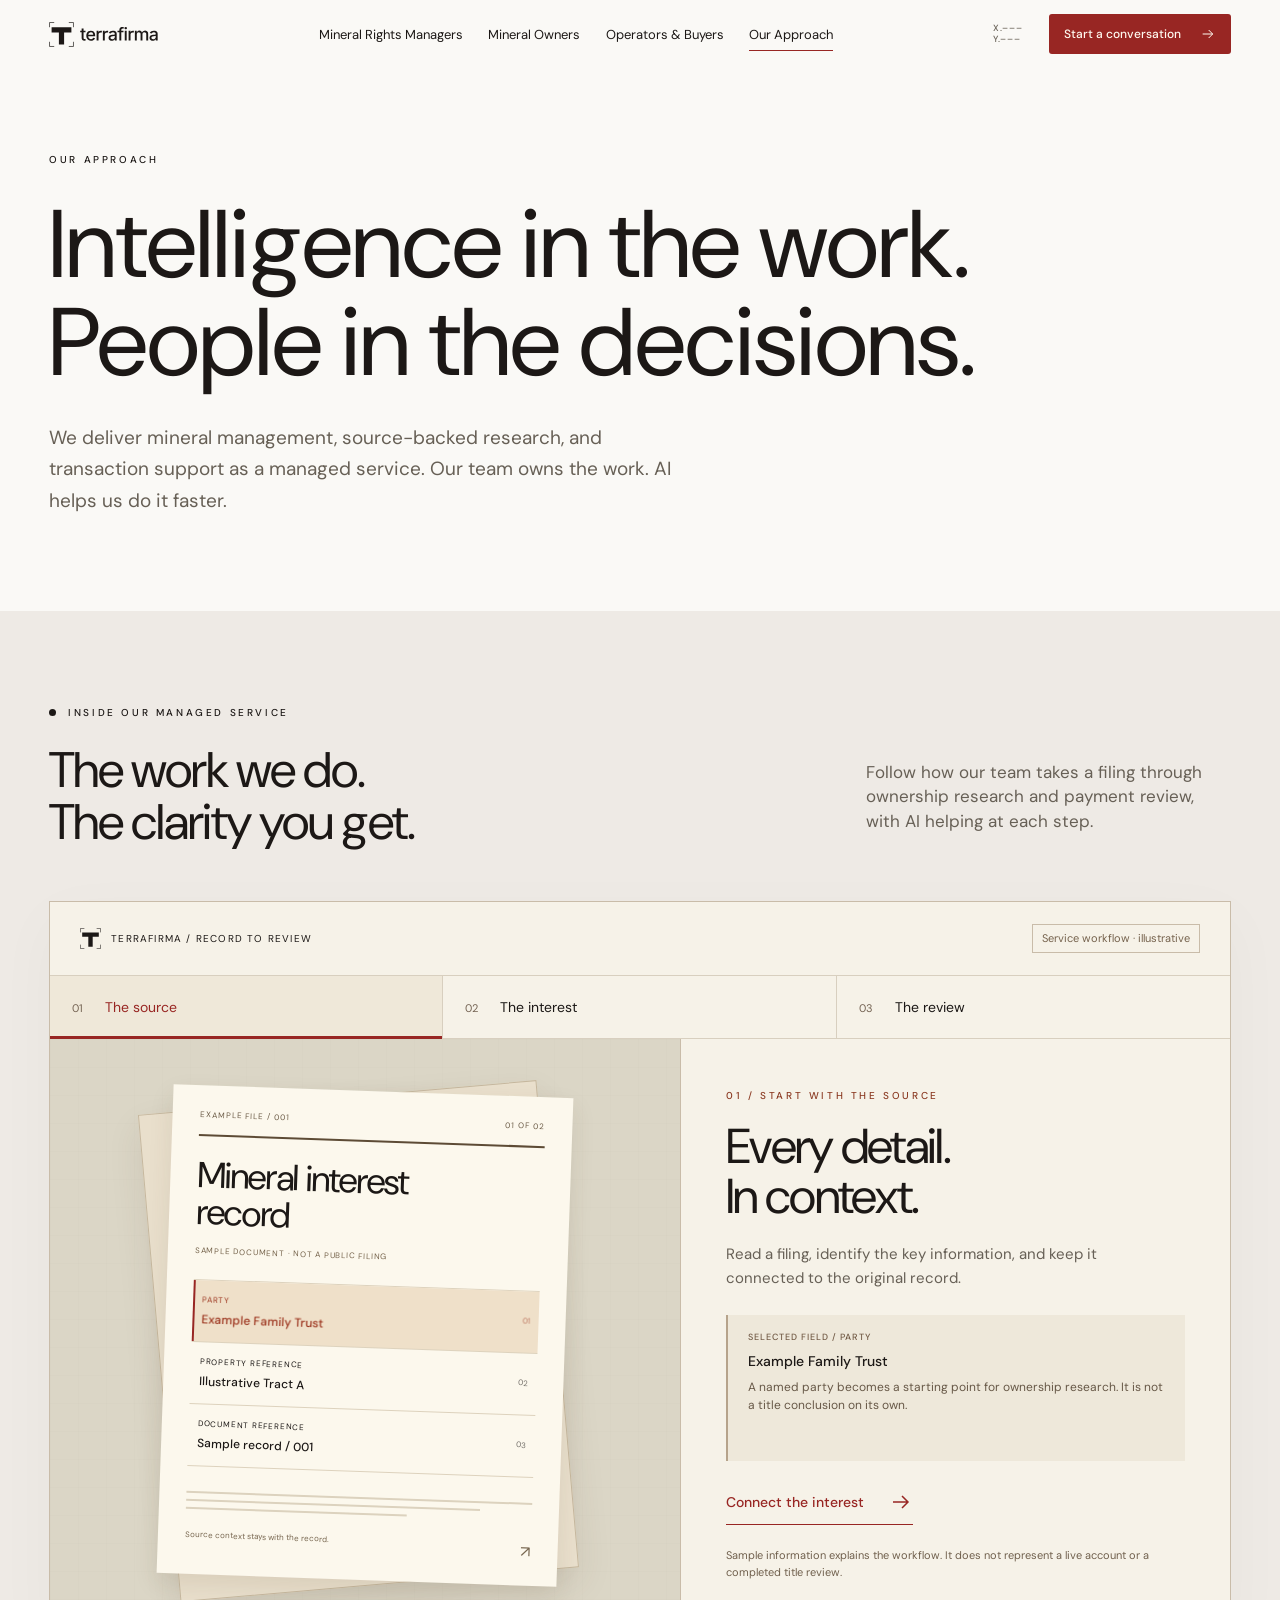
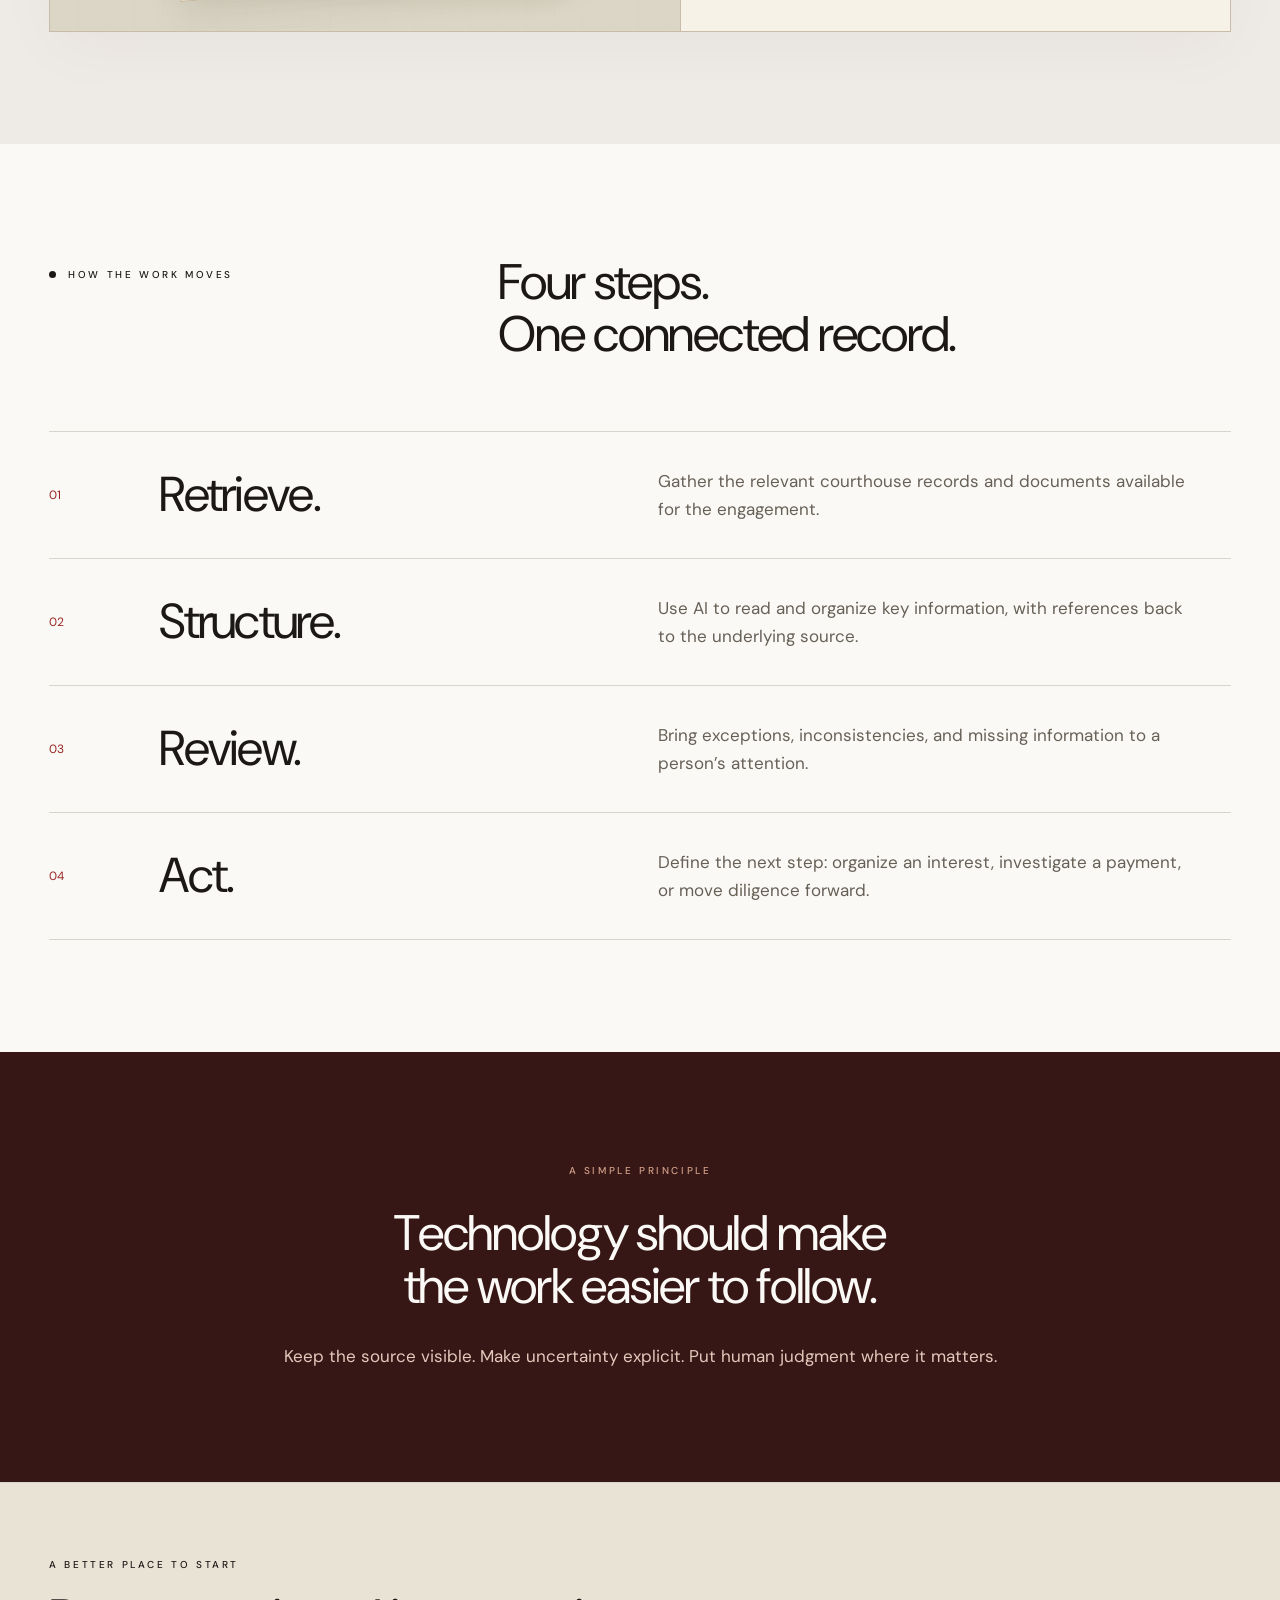
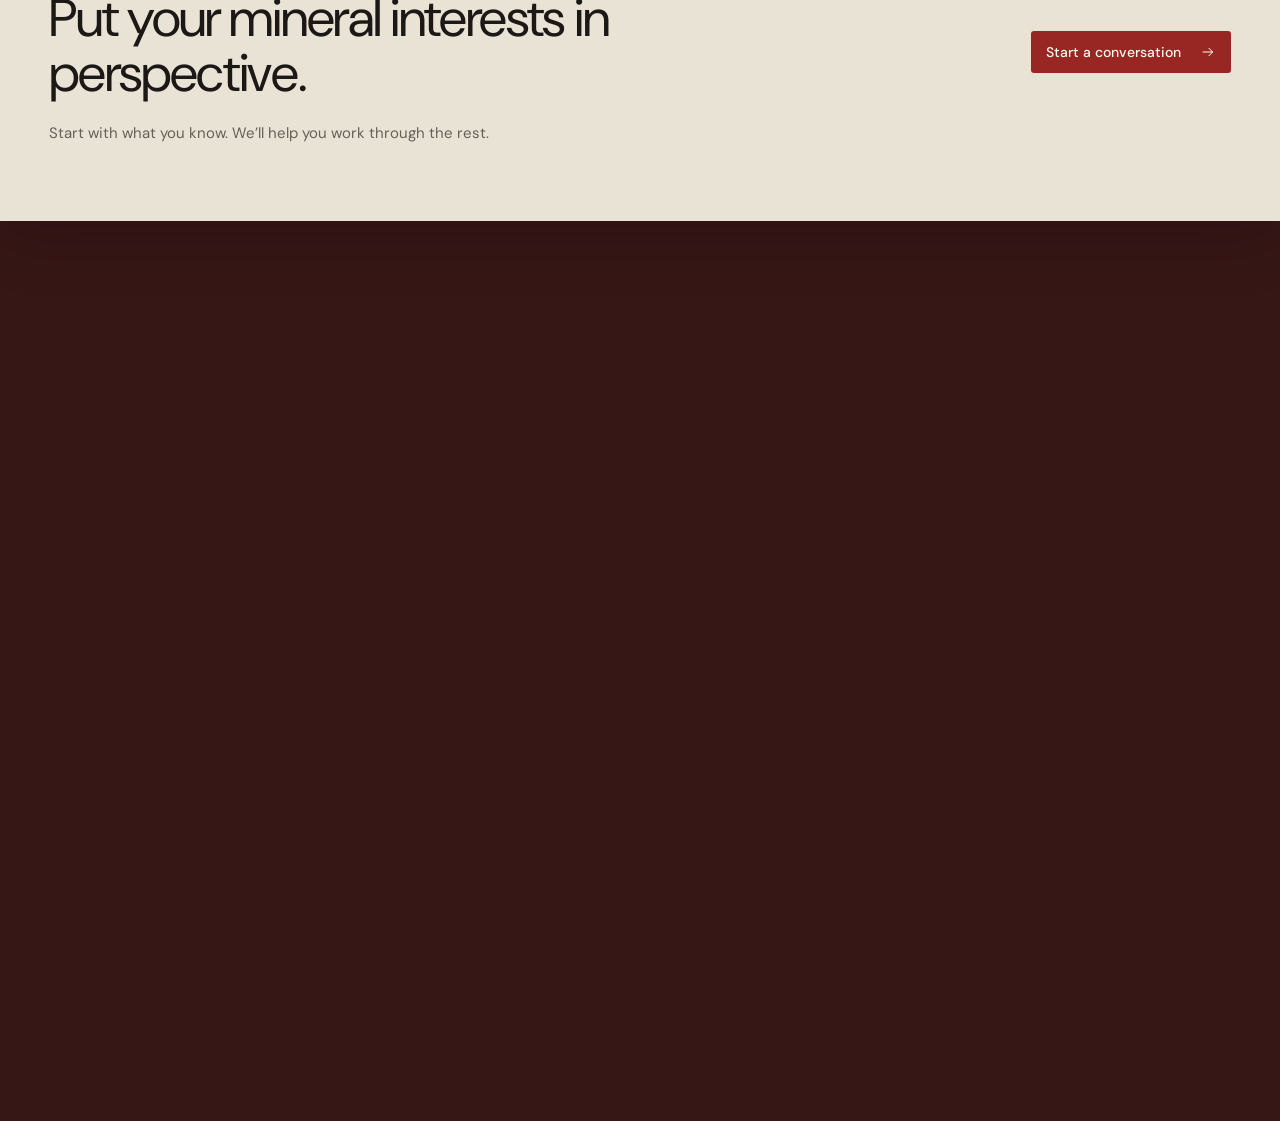
==== commit e0780287: "Lead desktop and mobile navigation with Mineral Rights Managers" ====
--- a/docs/approach/index.html
+++ b/docs/approach/index.html
@@ -1 +1 @@
-<!doctype html><html lang="en"><head><meta charset="utf-8"><meta name="viewport" content="width=device-width,initial-scale=1"><meta name="theme-color" content="#f4f1e8"><title>Our approach | Terrafirma</title><meta name="description" content="From courthouse records to ownership, royalty review, and acquisition decisions. See how Terrafirma connects the work."><link rel="canonical" href="https://basil-personal.github.io/terrafirma/approach/"><meta property="og:title" content="Our approach | Terrafirma"><meta property="og:description" content="From courthouse records to ownership, royalty review, and acquisition decisions. See how Terrafirma connects the work."><meta property="og:type" content="website"><meta property="og:url" content="https://basil-personal.github.io/terrafirma/approach/"><meta property="og:image" content="https://basil-personal.github.io/terrafirma/assets/social-card.png"><meta name="twitter:card" content="summary_large_image"><link rel="icon" href="../assets/favicon.svg" type="image/svg+xml"><link rel="preload" href="../assets/instrument-regular.woff" as="font" type="font/woff" crossorigin><link rel="preload" href="../assets/inter-regular.woff" as="font" type="font/woff" crossorigin><link rel="stylesheet" href="../style.css?v=20261104"><script src="../site-config.js" defer></script><script src="../script.js" defer></script></head><body id="top"><a class="skip-link" href="#main">Skip to content</a><header class="site-header"><a class="brand" href="../" aria-label="Terrafirma home"><svg class="survey-mark" viewBox="0 0 48 48" fill="none" aria-hidden="true"><path d="M5 10h38v10H29v23H19V20H5V10Z" fill="currentColor"/><path d="M1 1h9M1 1v9M47 1h-9M47 1v9M1 47h9M1 47v-9M47 47h-9M47 47v-9" stroke="currentColor" stroke-width="1.3"/></svg><span class="wordmark"><svg xmlns="http://www.w3.org/2000/svg" viewBox="0 0 9039 1650" fill="currentColor" aria-hidden="true"><g transform="translate(0 1550) scale(1 -1)"><path transform="translate(0 0)" d="M626 1118V939H20V1118ZM183 1384H403V302Q403 235 431.5 203.5Q460 172 525 172Q542 172 570.0 176.0Q598 180 618 184L657 8Q622 -4 582.0 -9.5Q542 -15 503 -15Q351 -15 267.0 63.5Q183 142 183 284Z"/><path transform="translate(622 0)" d="M630 -23Q465 -23 345.0 48.0Q225 119 160.5 248.0Q96 377 96 551Q96 723 159.5 854.0Q223 985 339.0 1058.5Q455 1132 611 1132Q707 1132 796.0 1100.5Q885 1069 956.0 1002.0Q1027 935 1068.5 828.5Q1110 722 1110 570V492H219V656H997L894 602Q894 705 862.0 783.5Q830 862 767.5 906.0Q705 950 611 950Q518 950 452.0 905.0Q386 860 351.5 786.5Q317 713 317 626V514Q317 399 356.5 319.5Q396 240 467.0 199.5Q538 159 632 159Q694 159 744.0 176.5Q794 194 830.5 229.5Q867 265 886 317L1093 268Q1066 182 1002.5 116.0Q939 50 844.5 13.5Q750 -23 630 -23Z"/><path transform="translate(1750 0)" d="M148 0V1118H361V938H373Q404 1030 481.0 1082.0Q558 1134 656 1134Q677 1134 704.0 1132.5Q731 1131 749 1128V918Q737 922 703.0 926.0Q669 930 634 930Q558 930 497.0 898.0Q436 866 402.0 809.5Q368 753 368 679V0Z"/><path transform="translate(2467 0)" d="M148 0V1118H361V938H373Q404 1030 481.0 1082.0Q558 1134 656 1134Q677 1134 704.0 1132.5Q731 1131 749 1128V918Q737 922 703.0 926.0Q669 930 634 930Q558 930 497.0 898.0Q436 866 402.0 809.5Q368 753 368 679V0Z"/><path transform="translate(3184 0)" d="M461 -25Q355 -25 269.0 14.5Q183 54 133.0 130.0Q83 206 83 316Q83 411 119.5 472.0Q156 533 218.5 569.0Q281 605 357.5 623.0Q434 641 513 650Q612 662 674.0 669.5Q736 677 765.5 694.5Q795 712 795 751V757Q795 820 771.0 863.0Q747 906 699.5 929.5Q652 953 581 953Q508 953 455.5 930.5Q403 908 370.5 873.0Q338 838 322 800L115 854Q153 954 224.0 1015.0Q295 1076 387.0 1104.0Q479 1132 577 1132Q645 1132 721.0 1116.0Q797 1100 864.0 1058.0Q931 1016 973.0 940.0Q1015 864 1015 742V0H802V153H791Q769 110 726.0 69.0Q683 28 617.5 1.5Q552 -25 461 -25ZM510 152Q600 152 664.0 187.0Q728 222 762.0 280.0Q796 338 796 403V546Q784 534 750.5 524.5Q717 515 674.0 507.5Q631 500 591.0 495.0Q551 490 525 487Q463 479 411.5 460.0Q360 441 329.5 406.0Q299 371 299 313Q299 260 326.5 224.0Q354 188 401.0 170.0Q448 152 510 152Z"/><path transform="translate(4272 0)" d="M702 1118V939H20V1118ZM232 0V1246Q232 1350 278.5 1420.0Q325 1490 401.0 1525.0Q477 1560 565 1560Q632 1560 679.5 1549.0Q727 1538 749 1530L698 1352Q682 1357 658.5 1362.5Q635 1368 600 1368Q522 1368 487.0 1329.0Q452 1290 452 1216V0Z"/><path transform="translate(4974 0)" d="M148 0V1118H368V0ZM259 1289Q202 1289 161.5 1327.0Q121 1365 121 1419Q121 1474 161.5 1512.0Q202 1550 259 1550Q316 1550 357.0 1512.0Q398 1474 398 1419Q398 1365 357.0 1327.0Q316 1289 259 1289Z"/><path transform="translate(5415 0)" d="M148 0V1118H361V938H373Q404 1030 481.0 1082.0Q558 1134 656 1134Q677 1134 704.0 1132.5Q731 1131 749 1128V918Q737 922 703.0 926.0Q669 930 634 930Q558 930 497.0 898.0Q436 866 402.0 809.5Q368 753 368 679V0Z"/><path transform="translate(6132 0)" d="M148 0V1118H357L363 859H346Q370 954 420.0 1015.0Q470 1076 537.0 1106.5Q604 1137 677 1137Q799 1137 874.0 1061.5Q949 986 975 851H947Q969 943 1023.0 1007.0Q1077 1071 1153.5 1104.0Q1230 1137 1317 1137Q1416 1137 1496.5 1094.0Q1577 1051 1624.0 966.0Q1671 881 1671 754V0H1451V732Q1451 844 1388.5 894.0Q1326 944 1241 944Q1172 944 1122.0 915.0Q1072 886 1045.0 834.5Q1018 783 1018 716V0H801V746Q801 836 743.5 890.0Q686 944 597 944Q536 944 483.5 915.5Q431 887 399.5 831.5Q368 776 368 695V0Z"/><path transform="translate(7876 0)" d="M461 -25Q355 -25 269.0 14.5Q183 54 133.0 130.0Q83 206 83 316Q83 411 119.5 472.0Q156 533 218.5 569.0Q281 605 357.5 623.0Q434 641 513 650Q612 662 674.0 669.5Q736 677 765.5 694.5Q795 712 795 751V757Q795 820 771.0 863.0Q747 906 699.5 929.5Q652 953 581 953Q508 953 455.5 930.5Q403 908 370.5 873.0Q338 838 322 800L115 854Q153 954 224.0 1015.0Q295 1076 387.0 1104.0Q479 1132 577 1132Q645 1132 721.0 1116.0Q797 1100 864.0 1058.0Q931 1016 973.0 940.0Q1015 864 1015 742V0H802V153H791Q769 110 726.0 69.0Q683 28 617.5 1.5Q552 -25 461 -25ZM510 152Q600 152 664.0 187.0Q728 222 762.0 280.0Q796 338 796 403V546Q784 534 750.5 524.5Q717 515 674.0 507.5Q631 500 591.0 495.0Q551 490 525 487Q463 479 411.5 460.0Q360 441 329.5 406.0Q299 371 299 313Q299 260 326.5 224.0Q354 188 401.0 170.0Q448 152 510 152Z"/></g></svg></span></a><nav class="desktop-nav" aria-label="Main navigation"><a href="../owners/" >Mineral Owners</a><a href="../operators/" >Operators & Buyers</a><a href="../managers/" >Mineral Rights Managers</a><a href="./" aria-current=page>Our Approach</a></nav><a class="button " href="../contact/"><span>Start a conversation</span><svg class="arrow" viewBox="0 0 24 24" fill="none" aria-hidden="true"><path d="M4 12h15m-6-6 6 6-6 6" stroke="currentColor" stroke-width="1.5"/></svg></a><button class="menu-toggle" aria-label="Open navigation" aria-expanded="false" aria-controls="mobile-menu"><span></span><span></span></button><div class="scroll-progress" aria-hidden="true"></div></header><nav id="mobile-menu" class="mobile-menu" aria-label="Mobile navigation" hidden><a href="../owners/" >Mineral Owners</a><a href="../operators/" >Operators & Buyers</a><a href="../managers/" >Mineral Rights Managers</a><a href="./" aria-current=page>Our Approach</a><a href="../courthouse-partners/">Courthouse Partnerships</a><a href="../contact/">Start a conversation <svg class="arrow" viewBox="0 0 24 24" fill="none" aria-hidden="true"><path d="M4 12h15m-6-6 6 6-6 6" stroke="currentColor" stroke-width="1.5"/></svg></a></nav><main id="main" class="page-shell"><section class="approach-hero section"><span class="eyebrow">OUR APPROACH</span><h1>Intelligence in the work.<br>People in the decisions.</h1><p>We deliver mineral management, source-backed research, and transaction support as a managed service. Our team owns the work. AI helps us do it faster.</p></section><section class="workflow-section section" id="how-it-works"><div class="section-heading"><div><span class="eyebrow">INSIDE OUR MANAGED SERVICE</span><h2>The work we do.<br>The clarity you get.</h2></div><p>Follow how our team takes a filing through ownership research and payment review, with AI helping at each step.</p></div><div class="walkthrough" data-step="0"><div class="walkthrough-top"><span class="mini-brand"><svg class="survey-mark" viewBox="0 0 48 48" fill="none" aria-hidden="true"><path d="M5 10h38v10H29v23H19V20H5V10Z" fill="currentColor"/><path d="M1 1h9M1 1v9M47 1h-9M47 1v9M1 47h9M1 47v-9M47 47h-9M47 47v-9" stroke="currentColor" stroke-width="1.3"/></svg> TERRAFIRMA / RECORD TO REVIEW</span><span class="sample-label">Service workflow · illustrative</span></div><div class="walk-tabs" role="tablist" aria-label="Record walkthrough"><button id="step-tab-0" role="tab" aria-selected="true" aria-controls="walk-panel" data-step="0"><span>01</span> The source</button><button id="step-tab-1" role="tab" aria-selected="false" aria-controls="walk-panel" tabindex="-1" data-step="1"><span>02</span> The interest</button><button id="step-tab-2" role="tab" aria-selected="false" aria-controls="walk-panel" tabindex="-1" data-step="2"><span>03</span> The review</button></div><div id="walk-panel" role="tabpanel" aria-labelledby="step-tab-0" tabindex="0"><div class="walk-visual"><div class="document-stage"><div class="document-under"></div><article class="sample-document"><div class="doc-meta"><span>EXAMPLE FILE / 001</span><span>01 OF 02</span></div><div class="doc-rule"></div><h3>Mineral interest<br>record</h3><p class="doc-disclaimer">SAMPLE DOCUMENT · NOT A PUBLIC FILING</p><div class="doc-fields"><button class="doc-field selected" data-field="owner" aria-pressed="true"><span>PARTY</span><strong>Example Family Trust</strong><span class="field-index">01</span></button><button class="doc-field" data-field="tract" aria-pressed="false"><span>PROPERTY REFERENCE</span><strong>Illustrative Tract A</strong><span class="field-index">02</span></button><button class="doc-field" data-field="record" aria-pressed="false"><span>DOCUMENT REFERENCE</span><strong>Sample record / 001</strong><span class="field-index">03</span></button></div><div class="doc-lines" aria-hidden="true"><i></i><i></i><i></i></div><div class="doc-foot">Source context stays with the record. <span>↗</span></div></article></div><div class="interest-stage" hidden><div class="interest-map"><svg viewBox="0 0 600 440" fill="none" aria-hidden="true"><defs><pattern id="parcelgrid" width="54" height="54" patternUnits="userSpaceOnUse"><path d="M54 0H0v54" stroke="currentColor" stroke-opacity=".13"/></pattern><pattern id="parcelhatch" width="9" height="9" patternUnits="userSpaceOnUse" patternTransform="rotate(45)"><path d="M0 0V9" stroke="#b74124" stroke-opacity=".55" stroke-width="2"/></pattern></defs><path fill="url(#parcelgrid)" d="M0 0h600v440H0z"/><g stroke="currentColor" stroke-opacity=".4"><path d="M0 107h600M0 329h600M90 0v440M502 0v440"/><path d="M90 107h205v112H90zM295 107h207v112H295zM90 219h205v110H90zM295 219h207v110H295z"/></g><path d="M295 107h207v112H295z" fill="url(#parcelhatch)" stroke="#b74124" stroke-width="2"/><path d="M398 165V55h100" stroke="#b74124" stroke-width="1.5"/><circle cx="398" cy="165" r="6" fill="#b74124"/><circle cx="398" cy="165" r="16" stroke="#b74124"/><path d="M73 90h13m-13 0v13M519 90h-13m13 0v13M73 346h13m-13 0v-13M519 346h-13m13 0v-13" stroke="currentColor" stroke-width="1.5"/></svg></div><div class="interest-chip"><span class="eyebrow">CONNECTED INTEREST</span><strong>Example Family Trust</strong><span>Illustrative Tract A · Sample record / 001</span></div><div class="map-note">Diagram only. Not a surveyed boundary.</div></div><div class="review-stage" hidden><div class="review-slip"><span class="eyebrow">PAYMENT REVIEW / EXAMPLE</span><h3>A detail worth<br>a closer look.</h3><div class="decimal-row"><span>Expected payment decimal</span><strong>0.002500</strong></div><div class="decimal-row flagged"><span>Statement decimal</span><strong>0.002250</strong></div><div class="review-status"><span></span>Human review needed</div><p>Illustrative figures on a matched calculation basis. A flag for review, not proof of underpayment.</p></div></div></div><div class="walk-explainer" aria-live="polite"><span class="eyebrow" id="walk-kicker">01 / START WITH THE SOURCE</span><h3 id="walk-title">Every detail.<br>In context.</h3><p id="walk-copy">Read a filing, identify the key information, and keep it connected to the original record.</p><div class="insight-card"><span class="eyebrow" id="insight-label">SELECTED FIELD / PARTY</span><strong id="insight-value">Example Family Trust</strong><p id="insight-copy">A named party becomes a starting point for ownership research. It is not a title conclusion on its own.</p></div><button class="text-link" id="walk-next">Connect the interest <svg class="arrow" viewBox="0 0 24 24" fill="none" aria-hidden="true"><path d="M4 12h15m-6-6 6 6-6 6" stroke="currentColor" stroke-width="1.5"/></svg></button><p class="walk-note">Sample information explains the workflow. It does not represent a live account or a completed title review.</p></div></div></div></section><section class="method section"><div class="section-heading"><span class="eyebrow">HOW THE WORK MOVES</span><h2>Four steps.<br>One connected record.</h2></div><div class="method-list"><article><span>01</span><h3>Retrieve.</h3><p>Gather the relevant courthouse records and documents available for the engagement.</p></article><article><span>02</span><h3>Structure.</h3><p>Use AI to read and organize key information, with references back to the underlying source.</p></article><article><span>03</span><h3>Review.</h3><p>Bring exceptions, inconsistencies, and missing information to a person’s attention.</p></article><article><span>04</span><h3>Act.</h3><p>Define the next step: organize an interest, investigate a payment, or move diligence forward.</p></article></div></section><section class="approach-statement section"><span class="eyebrow">A SIMPLE PRINCIPLE</span><h2>Technology should make<br>the work easier to follow.</h2><p>Keep the source visible. Make uncertainty explicit. Put human judgment where it matters.</p></section><section class="inquiry-strip"><div><span class="eyebrow">A BETTER PLACE TO START</span><h2>Put your mineral interests in perspective.</h2><p>Start with what you know. We’ll help you work through the rest.</p></div><a class="button " href="../contact/"><span>Start a conversation</span><svg class="arrow" viewBox="0 0 24 24" fill="none" aria-hidden="true"><path d="M4 12h15m-6-6 6 6-6 6" stroke="currentColor" stroke-width="1.5"/></svg></a></section></main><footer class="site-footer"><div class="footer-inner"><div class="footer-top"><div class="footer-prompt"><span class="eyebrow">THE NEXT CHAPTER STARTS HERE</span><a href="../contact/">Let's get to work.<span class="circle-arrow"><svg class="arrow" viewBox="0 0 24 24" fill="none" aria-hidden="true"><path d="M4 12h15m-6-6 6 6-6 6" stroke="currentColor" stroke-width="1.5"/></svg></span></a></div><nav aria-label="Footer navigation"><a href="../owners/">Mineral Owners</a><a href="../operators/">Operators & Buyers</a><a href="../managers/">Mineral Rights Managers</a><a href="../courthouse-partners/">Courthouse Partnerships</a><a href="./">Our Approach</a><a href="../contact/">Get in touch</a></nav></div><div class="footer-wordmark" aria-hidden="true"><svg xmlns="http://www.w3.org/2000/svg" viewBox="0 0 9039 1650" fill="currentColor" aria-hidden="true"><g transform="translate(0 1550) scale(1 -1)"><path transform="translate(0 0)" d="M626 1118V939H20V1118ZM183 1384H403V302Q403 235 431.5 203.5Q460 172 525 172Q542 172 570.0 176.0Q598 180 618 184L657 8Q622 -4 582.0 -9.5Q542 -15 503 -15Q351 -15 267.0 63.5Q183 142 183 284Z"/><path transform="translate(622 0)" d="M630 -23Q465 -23 345.0 48.0Q225 119 160.5 248.0Q96 377 96 551Q96 723 159.5 854.0Q223 985 339.0 1058.5Q455 1132 611 1132Q707 1132 796.0 1100.5Q885 1069 956.0 1002.0Q1027 935 1068.5 828.5Q1110 722 1110 570V492H219V656H997L894 602Q894 705 862.0 783.5Q830 862 767.5 906.0Q705 950 611 950Q518 950 452.0 905.0Q386 860 351.5 786.5Q317 713 317 626V514Q317 399 356.5 319.5Q396 240 467.0 199.5Q538 159 632 159Q694 159 744.0 176.5Q794 194 830.5 229.5Q867 265 886 317L1093 268Q1066 182 1002.5 116.0Q939 50 844.5 13.5Q750 -23 630 -23Z"/><path transform="translate(1750 0)" d="M148 0V1118H361V938H373Q404 1030 481.0 1082.0Q558 1134 656 1134Q677 1134 704.0 1132.5Q731 1131 749 1128V918Q737 922 703.0 926.0Q669 930 634 930Q558 930 497.0 898.0Q436 866 402.0 809.5Q368 753 368 679V0Z"/><path transform="translate(2467 0)" d="M148 0V1118H361V938H373Q404 1030 481.0 1082.0Q558 1134 656 1134Q677 1134 704.0 1132.5Q731 1131 749 1128V918Q737 922 703.0 926.0Q669 930 634 930Q558 930 497.0 898.0Q436 866 402.0 809.5Q368 753 368 679V0Z"/><path transform="translate(3184 0)" d="M461 -25Q355 -25 269.0 14.5Q183 54 133.0 130.0Q83 206 83 316Q83 411 119.5 472.0Q156 533 218.5 569.0Q281 605 357.5 623.0Q434 641 513 650Q612 662 674.0 669.5Q736 677 765.5 694.5Q795 712 795 751V757Q795 820 771.0 863.0Q747 906 699.5 929.5Q652 953 581 953Q508 953 455.5 930.5Q403 908 370.5 873.0Q338 838 322 800L115 854Q153 954 224.0 1015.0Q295 1076 387.0 1104.0Q479 1132 577 1132Q645 1132 721.0 1116.0Q797 1100 864.0 1058.0Q931 1016 973.0 940.0Q1015 864 1015 742V0H802V153H791Q769 110 726.0 69.0Q683 28 617.5 1.5Q552 -25 461 -25ZM510 152Q600 152 664.0 187.0Q728 222 762.0 280.0Q796 338 796 403V546Q784 534 750.5 524.5Q717 515 674.0 507.5Q631 500 591.0 495.0Q551 490 525 487Q463 479 411.5 460.0Q360 441 329.5 406.0Q299 371 299 313Q299 260 326.5 224.0Q354 188 401.0 170.0Q448 152 510 152Z"/><path transform="translate(4272 0)" d="M702 1118V939H20V1118ZM232 0V1246Q232 1350 278.5 1420.0Q325 1490 401.0 1525.0Q477 1560 565 1560Q632 1560 679.5 1549.0Q727 1538 749 1530L698 1352Q682 1357 658.5 1362.5Q635 1368 600 1368Q522 1368 487.0 1329.0Q452 1290 452 1216V0Z"/><path transform="translate(4974 0)" d="M148 0V1118H368V0ZM259 1289Q202 1289 161.5 1327.0Q121 1365 121 1419Q121 1474 161.5 1512.0Q202 1550 259 1550Q316 1550 357.0 1512.0Q398 1474 398 1419Q398 1365 357.0 1327.0Q316 1289 259 1289Z"/><path transform="translate(5415 0)" d="M148 0V1118H361V938H373Q404 1030 481.0 1082.0Q558 1134 656 1134Q677 1134 704.0 1132.5Q731 1131 749 1128V918Q737 922 703.0 926.0Q669 930 634 930Q558 930 497.0 898.0Q436 866 402.0 809.5Q368 753 368 679V0Z"/><path transform="translate(6132 0)" d="M148 0V1118H357L363 859H346Q370 954 420.0 1015.0Q470 1076 537.0 1106.5Q604 1137 677 1137Q799 1137 874.0 1061.5Q949 986 975 851H947Q969 943 1023.0 1007.0Q1077 1071 1153.5 1104.0Q1230 1137 1317 1137Q1416 1137 1496.5 1094.0Q1577 1051 1624.0 966.0Q1671 881 1671 754V0H1451V732Q1451 844 1388.5 894.0Q1326 944 1241 944Q1172 944 1122.0 915.0Q1072 886 1045.0 834.5Q1018 783 1018 716V0H801V746Q801 836 743.5 890.0Q686 944 597 944Q536 944 483.5 915.5Q431 887 399.5 831.5Q368 776 368 695V0Z"/><path transform="translate(7876 0)" d="M461 -25Q355 -25 269.0 14.5Q183 54 133.0 130.0Q83 206 83 316Q83 411 119.5 472.0Q156 533 218.5 569.0Q281 605 357.5 623.0Q434 641 513 650Q612 662 674.0 669.5Q736 677 765.5 694.5Q795 712 795 751V757Q795 820 771.0 863.0Q747 906 699.5 929.5Q652 953 581 953Q508 953 455.5 930.5Q403 908 370.5 873.0Q338 838 322 800L115 854Q153 954 224.0 1015.0Q295 1076 387.0 1104.0Q479 1132 577 1132Q645 1132 721.0 1116.0Q797 1100 864.0 1058.0Q931 1016 973.0 940.0Q1015 864 1015 742V0H802V153H791Q769 110 726.0 69.0Q683 28 617.5 1.5Q552 -25 461 -25ZM510 152Q600 152 664.0 187.0Q728 222 762.0 280.0Q796 338 796 403V546Q784 534 750.5 524.5Q717 515 674.0 507.5Q631 500 591.0 495.0Q551 490 525 487Q463 479 411.5 460.0Q360 441 329.5 406.0Q299 371 299 313Q299 260 326.5 224.0Q354 188 401.0 170.0Q448 152 510 152Z"/></g></svg><span class="footer-mark"><svg class="survey-mark" viewBox="0 0 48 48" fill="none" aria-hidden="true"><path d="M5 10h38v10H29v23H19V20H5V10Z" fill="currentColor"/><path d="M1 1h9M1 1v9M47 1h-9M47 1v9M1 47h9M1 47v-9M47 47h-9M47 47v-9" stroke="currentColor" stroke-width="1.3"/></svg></span></div><div class="footer-bottom"><span>© 2026 Terrafirma</span><span>getterrafirma.com</span><div><a href="../credits/">Credits & privacy</a><a href="#top">Back to top ↑</a></div></div></div></footer></body></html>+<!doctype html><html lang="en"><head><meta charset="utf-8"><meta name="viewport" content="width=device-width,initial-scale=1"><meta name="theme-color" content="#f4f1e8"><title>Our approach | Terrafirma</title><meta name="description" content="From courthouse records to ownership, royalty review, and acquisition decisions. See how Terrafirma connects the work."><link rel="canonical" href="https://basil-personal.github.io/terrafirma/approach/"><meta property="og:title" content="Our approach | Terrafirma"><meta property="og:description" content="From courthouse records to ownership, royalty review, and acquisition decisions. See how Terrafirma connects the work."><meta property="og:type" content="website"><meta property="og:url" content="https://basil-personal.github.io/terrafirma/approach/"><meta property="og:image" content="https://basil-personal.github.io/terrafirma/assets/social-card.png"><meta name="twitter:card" content="summary_large_image"><link rel="icon" href="../assets/favicon.svg" type="image/svg+xml"><link rel="preload" href="../assets/instrument-regular.woff" as="font" type="font/woff" crossorigin><link rel="preload" href="../assets/inter-regular.woff" as="font" type="font/woff" crossorigin><link rel="stylesheet" href="../style.css?v=20261104"><script src="../site-config.js" defer></script><script src="../script.js" defer></script></head><body id="top"><a class="skip-link" href="#main">Skip to content</a><header class="site-header"><a class="brand" href="../" aria-label="Terrafirma home"><svg class="survey-mark" viewBox="0 0 48 48" fill="none" aria-hidden="true"><path d="M5 10h38v10H29v23H19V20H5V10Z" fill="currentColor"/><path d="M1 1h9M1 1v9M47 1h-9M47 1v9M1 47h9M1 47v-9M47 47h-9M47 47v-9" stroke="currentColor" stroke-width="1.3"/></svg><span class="wordmark"><svg xmlns="http://www.w3.org/2000/svg" viewBox="0 0 9039 1650" fill="currentColor" aria-hidden="true"><g transform="translate(0 1550) scale(1 -1)"><path transform="translate(0 0)" d="M626 1118V939H20V1118ZM183 1384H403V302Q403 235 431.5 203.5Q460 172 525 172Q542 172 570.0 176.0Q598 180 618 184L657 8Q622 -4 582.0 -9.5Q542 -15 503 -15Q351 -15 267.0 63.5Q183 142 183 284Z"/><path transform="translate(622 0)" d="M630 -23Q465 -23 345.0 48.0Q225 119 160.5 248.0Q96 377 96 551Q96 723 159.5 854.0Q223 985 339.0 1058.5Q455 1132 611 1132Q707 1132 796.0 1100.5Q885 1069 956.0 1002.0Q1027 935 1068.5 828.5Q1110 722 1110 570V492H219V656H997L894 602Q894 705 862.0 783.5Q830 862 767.5 906.0Q705 950 611 950Q518 950 452.0 905.0Q386 860 351.5 786.5Q317 713 317 626V514Q317 399 356.5 319.5Q396 240 467.0 199.5Q538 159 632 159Q694 159 744.0 176.5Q794 194 830.5 229.5Q867 265 886 317L1093 268Q1066 182 1002.5 116.0Q939 50 844.5 13.5Q750 -23 630 -23Z"/><path transform="translate(1750 0)" d="M148 0V1118H361V938H373Q404 1030 481.0 1082.0Q558 1134 656 1134Q677 1134 704.0 1132.5Q731 1131 749 1128V918Q737 922 703.0 926.0Q669 930 634 930Q558 930 497.0 898.0Q436 866 402.0 809.5Q368 753 368 679V0Z"/><path transform="translate(2467 0)" d="M148 0V1118H361V938H373Q404 1030 481.0 1082.0Q558 1134 656 1134Q677 1134 704.0 1132.5Q731 1131 749 1128V918Q737 922 703.0 926.0Q669 930 634 930Q558 930 497.0 898.0Q436 866 402.0 809.5Q368 753 368 679V0Z"/><path transform="translate(3184 0)" d="M461 -25Q355 -25 269.0 14.5Q183 54 133.0 130.0Q83 206 83 316Q83 411 119.5 472.0Q156 533 218.5 569.0Q281 605 357.5 623.0Q434 641 513 650Q612 662 674.0 669.5Q736 677 765.5 694.5Q795 712 795 751V757Q795 820 771.0 863.0Q747 906 699.5 929.5Q652 953 581 953Q508 953 455.5 930.5Q403 908 370.5 873.0Q338 838 322 800L115 854Q153 954 224.0 1015.0Q295 1076 387.0 1104.0Q479 1132 577 1132Q645 1132 721.0 1116.0Q797 1100 864.0 1058.0Q931 1016 973.0 940.0Q1015 864 1015 742V0H802V153H791Q769 110 726.0 69.0Q683 28 617.5 1.5Q552 -25 461 -25ZM510 152Q600 152 664.0 187.0Q728 222 762.0 280.0Q796 338 796 403V546Q784 534 750.5 524.5Q717 515 674.0 507.5Q631 500 591.0 495.0Q551 490 525 487Q463 479 411.5 460.0Q360 441 329.5 406.0Q299 371 299 313Q299 260 326.5 224.0Q354 188 401.0 170.0Q448 152 510 152Z"/><path transform="translate(4272 0)" d="M702 1118V939H20V1118ZM232 0V1246Q232 1350 278.5 1420.0Q325 1490 401.0 1525.0Q477 1560 565 1560Q632 1560 679.5 1549.0Q727 1538 749 1530L698 1352Q682 1357 658.5 1362.5Q635 1368 600 1368Q522 1368 487.0 1329.0Q452 1290 452 1216V0Z"/><path transform="translate(4974 0)" d="M148 0V1118H368V0ZM259 1289Q202 1289 161.5 1327.0Q121 1365 121 1419Q121 1474 161.5 1512.0Q202 1550 259 1550Q316 1550 357.0 1512.0Q398 1474 398 1419Q398 1365 357.0 1327.0Q316 1289 259 1289Z"/><path transform="translate(5415 0)" d="M148 0V1118H361V938H373Q404 1030 481.0 1082.0Q558 1134 656 1134Q677 1134 704.0 1132.5Q731 1131 749 1128V918Q737 922 703.0 926.0Q669 930 634 930Q558 930 497.0 898.0Q436 866 402.0 809.5Q368 753 368 679V0Z"/><path transform="translate(6132 0)" d="M148 0V1118H357L363 859H346Q370 954 420.0 1015.0Q470 1076 537.0 1106.5Q604 1137 677 1137Q799 1137 874.0 1061.5Q949 986 975 851H947Q969 943 1023.0 1007.0Q1077 1071 1153.5 1104.0Q1230 1137 1317 1137Q1416 1137 1496.5 1094.0Q1577 1051 1624.0 966.0Q1671 881 1671 754V0H1451V732Q1451 844 1388.5 894.0Q1326 944 1241 944Q1172 944 1122.0 915.0Q1072 886 1045.0 834.5Q1018 783 1018 716V0H801V746Q801 836 743.5 890.0Q686 944 597 944Q536 944 483.5 915.5Q431 887 399.5 831.5Q368 776 368 695V0Z"/><path transform="translate(7876 0)" d="M461 -25Q355 -25 269.0 14.5Q183 54 133.0 130.0Q83 206 83 316Q83 411 119.5 472.0Q156 533 218.5 569.0Q281 605 357.5 623.0Q434 641 513 650Q612 662 674.0 669.5Q736 677 765.5 694.5Q795 712 795 751V757Q795 820 771.0 863.0Q747 906 699.5 929.5Q652 953 581 953Q508 953 455.5 930.5Q403 908 370.5 873.0Q338 838 322 800L115 854Q153 954 224.0 1015.0Q295 1076 387.0 1104.0Q479 1132 577 1132Q645 1132 721.0 1116.0Q797 1100 864.0 1058.0Q931 1016 973.0 940.0Q1015 864 1015 742V0H802V153H791Q769 110 726.0 69.0Q683 28 617.5 1.5Q552 -25 461 -25ZM510 152Q600 152 664.0 187.0Q728 222 762.0 280.0Q796 338 796 403V546Q784 534 750.5 524.5Q717 515 674.0 507.5Q631 500 591.0 495.0Q551 490 525 487Q463 479 411.5 460.0Q360 441 329.5 406.0Q299 371 299 313Q299 260 326.5 224.0Q354 188 401.0 170.0Q448 152 510 152Z"/></g></svg></span></a><nav class="desktop-nav" aria-label="Main navigation"><a href="../managers/" >Mineral Rights Managers</a><a href="../owners/" >Mineral Owners</a><a href="../operators/" >Operators & Buyers</a><a href="./" aria-current=page>Our Approach</a></nav><a class="button " href="../contact/"><span>Start a conversation</span><svg class="arrow" viewBox="0 0 24 24" fill="none" aria-hidden="true"><path d="M4 12h15m-6-6 6 6-6 6" stroke="currentColor" stroke-width="1.5"/></svg></a><button class="menu-toggle" aria-label="Open navigation" aria-expanded="false" aria-controls="mobile-menu"><span></span><span></span></button><div class="scroll-progress" aria-hidden="true"></div></header><nav id="mobile-menu" class="mobile-menu" aria-label="Mobile navigation" hidden><a href="../managers/" >Mineral Rights Managers</a><a href="../owners/" >Mineral Owners</a><a href="../operators/" >Operators & Buyers</a><a href="./" aria-current=page>Our Approach</a><a href="../courthouse-partners/">Courthouse Partnerships</a><a href="../contact/">Start a conversation <svg class="arrow" viewBox="0 0 24 24" fill="none" aria-hidden="true"><path d="M4 12h15m-6-6 6 6-6 6" stroke="currentColor" stroke-width="1.5"/></svg></a></nav><main id="main" class="page-shell"><section class="approach-hero section"><span class="eyebrow">OUR APPROACH</span><h1>Intelligence in the work.<br>People in the decisions.</h1><p>We deliver mineral management, source-backed research, and transaction support as a managed service. Our team owns the work. AI helps us do it faster.</p></section><section class="workflow-section section" id="how-it-works"><div class="section-heading"><div><span class="eyebrow">INSIDE OUR MANAGED SERVICE</span><h2>The work we do.<br>The clarity you get.</h2></div><p>Follow how our team takes a filing through ownership research and payment review, with AI helping at each step.</p></div><div class="walkthrough" data-step="0"><div class="walkthrough-top"><span class="mini-brand"><svg class="survey-mark" viewBox="0 0 48 48" fill="none" aria-hidden="true"><path d="M5 10h38v10H29v23H19V20H5V10Z" fill="currentColor"/><path d="M1 1h9M1 1v9M47 1h-9M47 1v9M1 47h9M1 47v-9M47 47h-9M47 47v-9" stroke="currentColor" stroke-width="1.3"/></svg> TERRAFIRMA / RECORD TO REVIEW</span><span class="sample-label">Service workflow · illustrative</span></div><div class="walk-tabs" role="tablist" aria-label="Record walkthrough"><button id="step-tab-0" role="tab" aria-selected="true" aria-controls="walk-panel" data-step="0"><span>01</span> The source</button><button id="step-tab-1" role="tab" aria-selected="false" aria-controls="walk-panel" tabindex="-1" data-step="1"><span>02</span> The interest</button><button id="step-tab-2" role="tab" aria-selected="false" aria-controls="walk-panel" tabindex="-1" data-step="2"><span>03</span> The review</button></div><div id="walk-panel" role="tabpanel" aria-labelledby="step-tab-0" tabindex="0"><div class="walk-visual"><div class="document-stage"><div class="document-under"></div><article class="sample-document"><div class="doc-meta"><span>EXAMPLE FILE / 001</span><span>01 OF 02</span></div><div class="doc-rule"></div><h3>Mineral interest<br>record</h3><p class="doc-disclaimer">SAMPLE DOCUMENT · NOT A PUBLIC FILING</p><div class="doc-fields"><button class="doc-field selected" data-field="owner" aria-pressed="true"><span>PARTY</span><strong>Example Family Trust</strong><span class="field-index">01</span></button><button class="doc-field" data-field="tract" aria-pressed="false"><span>PROPERTY REFERENCE</span><strong>Illustrative Tract A</strong><span class="field-index">02</span></button><button class="doc-field" data-field="record" aria-pressed="false"><span>DOCUMENT REFERENCE</span><strong>Sample record / 001</strong><span class="field-index">03</span></button></div><div class="doc-lines" aria-hidden="true"><i></i><i></i><i></i></div><div class="doc-foot">Source context stays with the record. <span>↗</span></div></article></div><div class="interest-stage" hidden><div class="interest-map"><svg viewBox="0 0 600 440" fill="none" aria-hidden="true"><defs><pattern id="parcelgrid" width="54" height="54" patternUnits="userSpaceOnUse"><path d="M54 0H0v54" stroke="currentColor" stroke-opacity=".13"/></pattern><pattern id="parcelhatch" width="9" height="9" patternUnits="userSpaceOnUse" patternTransform="rotate(45)"><path d="M0 0V9" stroke="#b74124" stroke-opacity=".55" stroke-width="2"/></pattern></defs><path fill="url(#parcelgrid)" d="M0 0h600v440H0z"/><g stroke="currentColor" stroke-opacity=".4"><path d="M0 107h600M0 329h600M90 0v440M502 0v440"/><path d="M90 107h205v112H90zM295 107h207v112H295zM90 219h205v110H90zM295 219h207v110H295z"/></g><path d="M295 107h207v112H295z" fill="url(#parcelhatch)" stroke="#b74124" stroke-width="2"/><path d="M398 165V55h100" stroke="#b74124" stroke-width="1.5"/><circle cx="398" cy="165" r="6" fill="#b74124"/><circle cx="398" cy="165" r="16" stroke="#b74124"/><path d="M73 90h13m-13 0v13M519 90h-13m13 0v13M73 346h13m-13 0v-13M519 346h-13m13 0v-13" stroke="currentColor" stroke-width="1.5"/></svg></div><div class="interest-chip"><span class="eyebrow">CONNECTED INTEREST</span><strong>Example Family Trust</strong><span>Illustrative Tract A · Sample record / 001</span></div><div class="map-note">Diagram only. Not a surveyed boundary.</div></div><div class="review-stage" hidden><div class="review-slip"><span class="eyebrow">PAYMENT REVIEW / EXAMPLE</span><h3>A detail worth<br>a closer look.</h3><div class="decimal-row"><span>Expected payment decimal</span><strong>0.002500</strong></div><div class="decimal-row flagged"><span>Statement decimal</span><strong>0.002250</strong></div><div class="review-status"><span></span>Human review needed</div><p>Illustrative figures on a matched calculation basis. A flag for review, not proof of underpayment.</p></div></div></div><div class="walk-explainer" aria-live="polite"><span class="eyebrow" id="walk-kicker">01 / START WITH THE SOURCE</span><h3 id="walk-title">Every detail.<br>In context.</h3><p id="walk-copy">Read a filing, identify the key information, and keep it connected to the original record.</p><div class="insight-card"><span class="eyebrow" id="insight-label">SELECTED FIELD / PARTY</span><strong id="insight-value">Example Family Trust</strong><p id="insight-copy">A named party becomes a starting point for ownership research. It is not a title conclusion on its own.</p></div><button class="text-link" id="walk-next">Connect the interest <svg class="arrow" viewBox="0 0 24 24" fill="none" aria-hidden="true"><path d="M4 12h15m-6-6 6 6-6 6" stroke="currentColor" stroke-width="1.5"/></svg></button><p class="walk-note">Sample information explains the workflow. It does not represent a live account or a completed title review.</p></div></div></div></section><section class="method section"><div class="section-heading"><span class="eyebrow">HOW THE WORK MOVES</span><h2>Four steps.<br>One connected record.</h2></div><div class="method-list"><article><span>01</span><h3>Retrieve.</h3><p>Gather the relevant courthouse records and documents available for the engagement.</p></article><article><span>02</span><h3>Structure.</h3><p>Use AI to read and organize key information, with references back to the underlying source.</p></article><article><span>03</span><h3>Review.</h3><p>Bring exceptions, inconsistencies, and missing information to a person’s attention.</p></article><article><span>04</span><h3>Act.</h3><p>Define the next step: organize an interest, investigate a payment, or move diligence forward.</p></article></div></section><section class="approach-statement section"><span class="eyebrow">A SIMPLE PRINCIPLE</span><h2>Technology should make<br>the work easier to follow.</h2><p>Keep the source visible. Make uncertainty explicit. Put human judgment where it matters.</p></section><section class="inquiry-strip"><div><span class="eyebrow">A BETTER PLACE TO START</span><h2>Put your mineral interests in perspective.</h2><p>Start with what you know. We’ll help you work through the rest.</p></div><a class="button " href="../contact/"><span>Start a conversation</span><svg class="arrow" viewBox="0 0 24 24" fill="none" aria-hidden="true"><path d="M4 12h15m-6-6 6 6-6 6" stroke="currentColor" stroke-width="1.5"/></svg></a></section></main><footer class="site-footer"><div class="footer-inner"><div class="footer-top"><div class="footer-prompt"><span class="eyebrow">THE NEXT CHAPTER STARTS HERE</span><a href="../contact/">Let's get to work.<span class="circle-arrow"><svg class="arrow" viewBox="0 0 24 24" fill="none" aria-hidden="true"><path d="M4 12h15m-6-6 6 6-6 6" stroke="currentColor" stroke-width="1.5"/></svg></span></a></div><nav aria-label="Footer navigation"><a href="../owners/">Mineral Owners</a><a href="../operators/">Operators & Buyers</a><a href="../managers/">Mineral Rights Managers</a><a href="../courthouse-partners/">Courthouse Partnerships</a><a href="./">Our Approach</a><a href="../contact/">Get in touch</a></nav></div><div class="footer-wordmark" aria-hidden="true"><svg xmlns="http://www.w3.org/2000/svg" viewBox="0 0 9039 1650" fill="currentColor" aria-hidden="true"><g transform="translate(0 1550) scale(1 -1)"><path transform="translate(0 0)" d="M626 1118V939H20V1118ZM183 1384H403V302Q403 235 431.5 203.5Q460 172 525 172Q542 172 570.0 176.0Q598 180 618 184L657 8Q622 -4 582.0 -9.5Q542 -15 503 -15Q351 -15 267.0 63.5Q183 142 183 284Z"/><path transform="translate(622 0)" d="M630 -23Q465 -23 345.0 48.0Q225 119 160.5 248.0Q96 377 96 551Q96 723 159.5 854.0Q223 985 339.0 1058.5Q455 1132 611 1132Q707 1132 796.0 1100.5Q885 1069 956.0 1002.0Q1027 935 1068.5 828.5Q1110 722 1110 570V492H219V656H997L894 602Q894 705 862.0 783.5Q830 862 767.5 906.0Q705 950 611 950Q518 950 452.0 905.0Q386 860 351.5 786.5Q317 713 317 626V514Q317 399 356.5 319.5Q396 240 467.0 199.5Q538 159 632 159Q694 159 744.0 176.5Q794 194 830.5 229.5Q867 265 886 317L1093 268Q1066 182 1002.5 116.0Q939 50 844.5 13.5Q750 -23 630 -23Z"/><path transform="translate(1750 0)" d="M148 0V1118H361V938H373Q404 1030 481.0 1082.0Q558 1134 656 1134Q677 1134 704.0 1132.5Q731 1131 749 1128V918Q737 922 703.0 926.0Q669 930 634 930Q558 930 497.0 898.0Q436 866 402.0 809.5Q368 753 368 679V0Z"/><path transform="translate(2467 0)" d="M148 0V1118H361V938H373Q404 1030 481.0 1082.0Q558 1134 656 1134Q677 1134 704.0 1132.5Q731 1131 749 1128V918Q737 922 703.0 926.0Q669 930 634 930Q558 930 497.0 898.0Q436 866 402.0 809.5Q368 753 368 679V0Z"/><path transform="translate(3184 0)" d="M461 -25Q355 -25 269.0 14.5Q183 54 133.0 130.0Q83 206 83 316Q83 411 119.5 472.0Q156 533 218.5 569.0Q281 605 357.5 623.0Q434 641 513 650Q612 662 674.0 669.5Q736 677 765.5 694.5Q795 712 795 751V757Q795 820 771.0 863.0Q747 906 699.5 929.5Q652 953 581 953Q508 953 455.5 930.5Q403 908 370.5 873.0Q338 838 322 800L115 854Q153 954 224.0 1015.0Q295 1076 387.0 1104.0Q479 1132 577 1132Q645 1132 721.0 1116.0Q797 1100 864.0 1058.0Q931 1016 973.0 940.0Q1015 864 1015 742V0H802V153H791Q769 110 726.0 69.0Q683 28 617.5 1.5Q552 -25 461 -25ZM510 152Q600 152 664.0 187.0Q728 222 762.0 280.0Q796 338 796 403V546Q784 534 750.5 524.5Q717 515 674.0 507.5Q631 500 591.0 495.0Q551 490 525 487Q463 479 411.5 460.0Q360 441 329.5 406.0Q299 371 299 313Q299 260 326.5 224.0Q354 188 401.0 170.0Q448 152 510 152Z"/><path transform="translate(4272 0)" d="M702 1118V939H20V1118ZM232 0V1246Q232 1350 278.5 1420.0Q325 1490 401.0 1525.0Q477 1560 565 1560Q632 1560 679.5 1549.0Q727 1538 749 1530L698 1352Q682 1357 658.5 1362.5Q635 1368 600 1368Q522 1368 487.0 1329.0Q452 1290 452 1216V0Z"/><path transform="translate(4974 0)" d="M148 0V1118H368V0ZM259 1289Q202 1289 161.5 1327.0Q121 1365 121 1419Q121 1474 161.5 1512.0Q202 1550 259 1550Q316 1550 357.0 1512.0Q398 1474 398 1419Q398 1365 357.0 1327.0Q316 1289 259 1289Z"/><path transform="translate(5415 0)" d="M148 0V1118H361V938H373Q404 1030 481.0 1082.0Q558 1134 656 1134Q677 1134 704.0 1132.5Q731 1131 749 1128V918Q737 922 703.0 926.0Q669 930 634 930Q558 930 497.0 898.0Q436 866 402.0 809.5Q368 753 368 679V0Z"/><path transform="translate(6132 0)" d="M148 0V1118H357L363 859H346Q370 954 420.0 1015.0Q470 1076 537.0 1106.5Q604 1137 677 1137Q799 1137 874.0 1061.5Q949 986 975 851H947Q969 943 1023.0 1007.0Q1077 1071 1153.5 1104.0Q1230 1137 1317 1137Q1416 1137 1496.5 1094.0Q1577 1051 1624.0 966.0Q1671 881 1671 754V0H1451V732Q1451 844 1388.5 894.0Q1326 944 1241 944Q1172 944 1122.0 915.0Q1072 886 1045.0 834.5Q1018 783 1018 716V0H801V746Q801 836 743.5 890.0Q686 944 597 944Q536 944 483.5 915.5Q431 887 399.5 831.5Q368 776 368 695V0Z"/><path transform="translate(7876 0)" d="M461 -25Q355 -25 269.0 14.5Q183 54 133.0 130.0Q83 206 83 316Q83 411 119.5 472.0Q156 533 218.5 569.0Q281 605 357.5 623.0Q434 641 513 650Q612 662 674.0 669.5Q736 677 765.5 694.5Q795 712 795 751V757Q795 820 771.0 863.0Q747 906 699.5 929.5Q652 953 581 953Q508 953 455.5 930.5Q403 908 370.5 873.0Q338 838 322 800L115 854Q153 954 224.0 1015.0Q295 1076 387.0 1104.0Q479 1132 577 1132Q645 1132 721.0 1116.0Q797 1100 864.0 1058.0Q931 1016 973.0 940.0Q1015 864 1015 742V0H802V153H791Q769 110 726.0 69.0Q683 28 617.5 1.5Q552 -25 461 -25ZM510 152Q600 152 664.0 187.0Q728 222 762.0 280.0Q796 338 796 403V546Q784 534 750.5 524.5Q717 515 674.0 507.5Q631 500 591.0 495.0Q551 490 525 487Q463 479 411.5 460.0Q360 441 329.5 406.0Q299 371 299 313Q299 260 326.5 224.0Q354 188 401.0 170.0Q448 152 510 152Z"/></g></svg><span class="footer-mark"><svg class="survey-mark" viewBox="0 0 48 48" fill="none" aria-hidden="true"><path d="M5 10h38v10H29v23H19V20H5V10Z" fill="currentColor"/><path d="M1 1h9M1 1v9M47 1h-9M47 1v9M1 47h9M1 47v-9M47 47h-9M47 47v-9" stroke="currentColor" stroke-width="1.3"/></svg></span></div><div class="footer-bottom"><span>© 2026 Terrafirma</span><span>getterrafirma.com</span><div><a href="../credits/">Credits & privacy</a><a href="#top">Back to top ↑</a></div></div></div></footer></body></html>
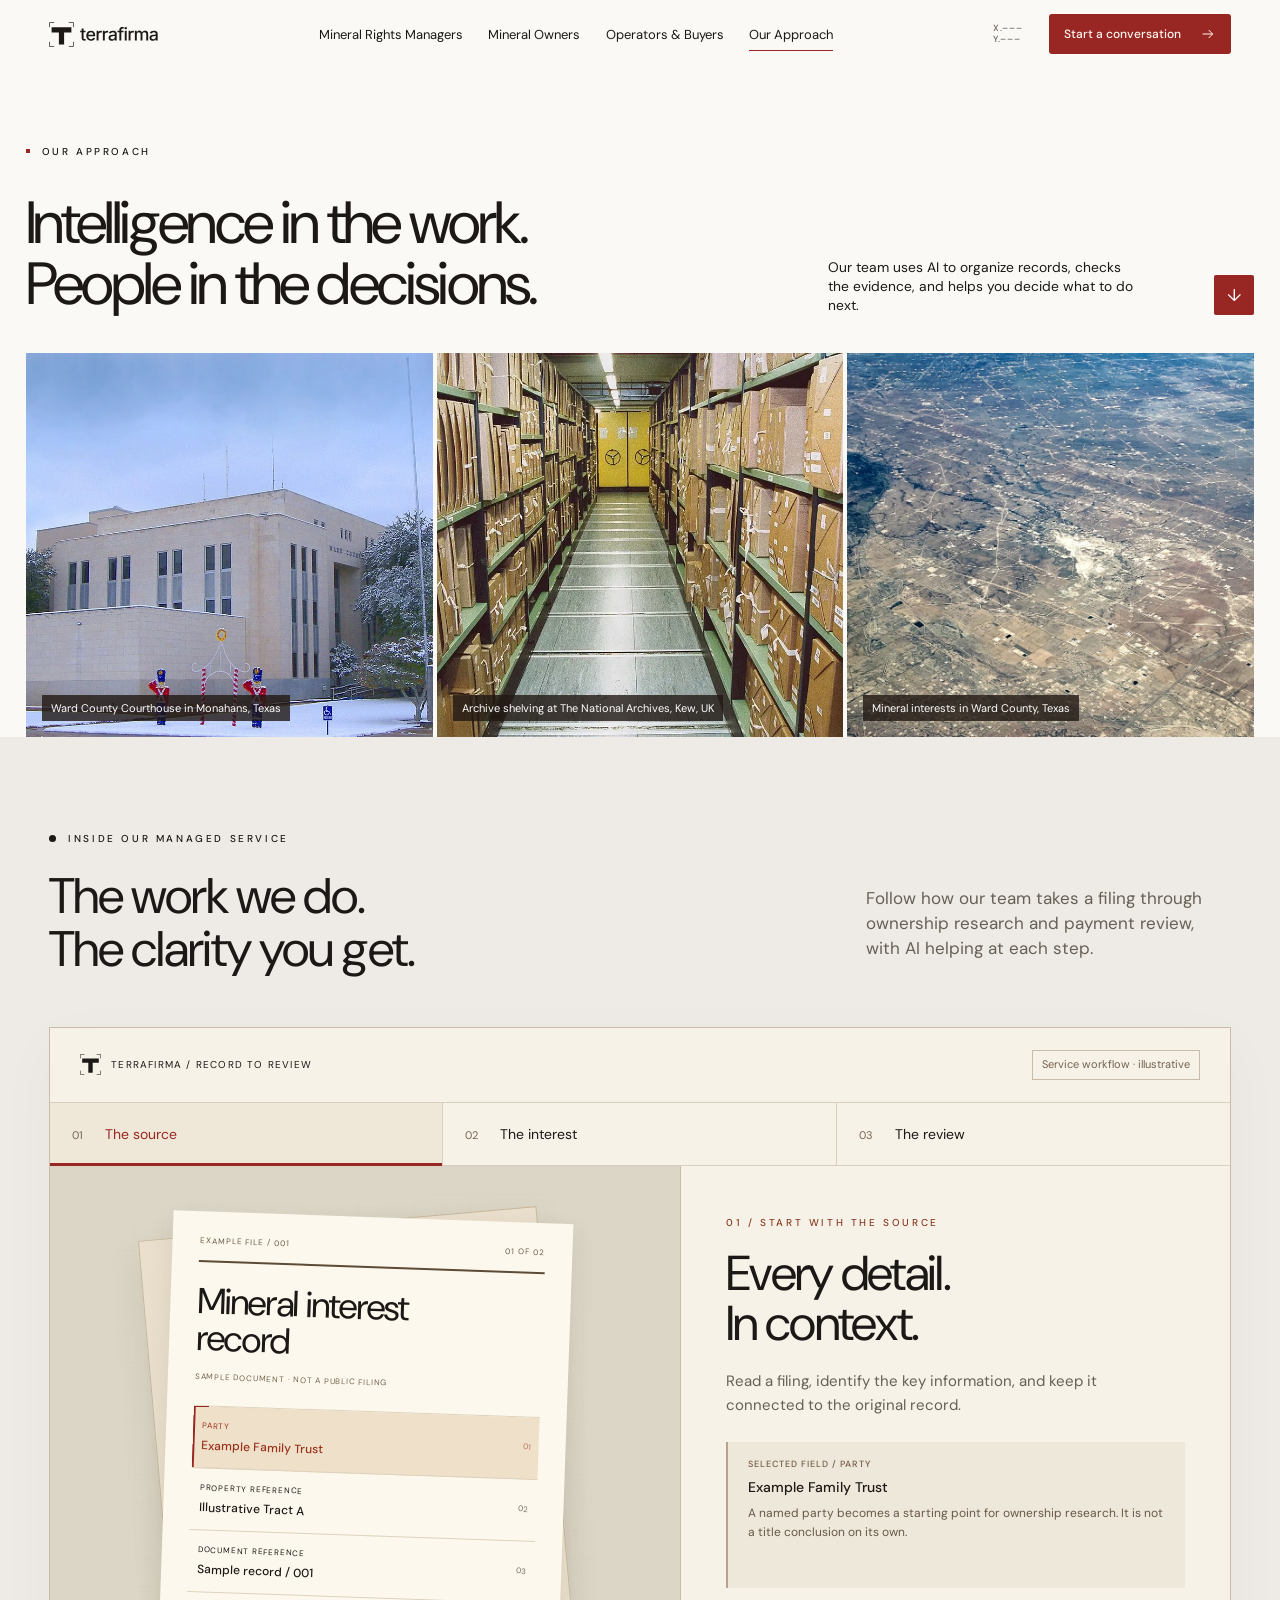
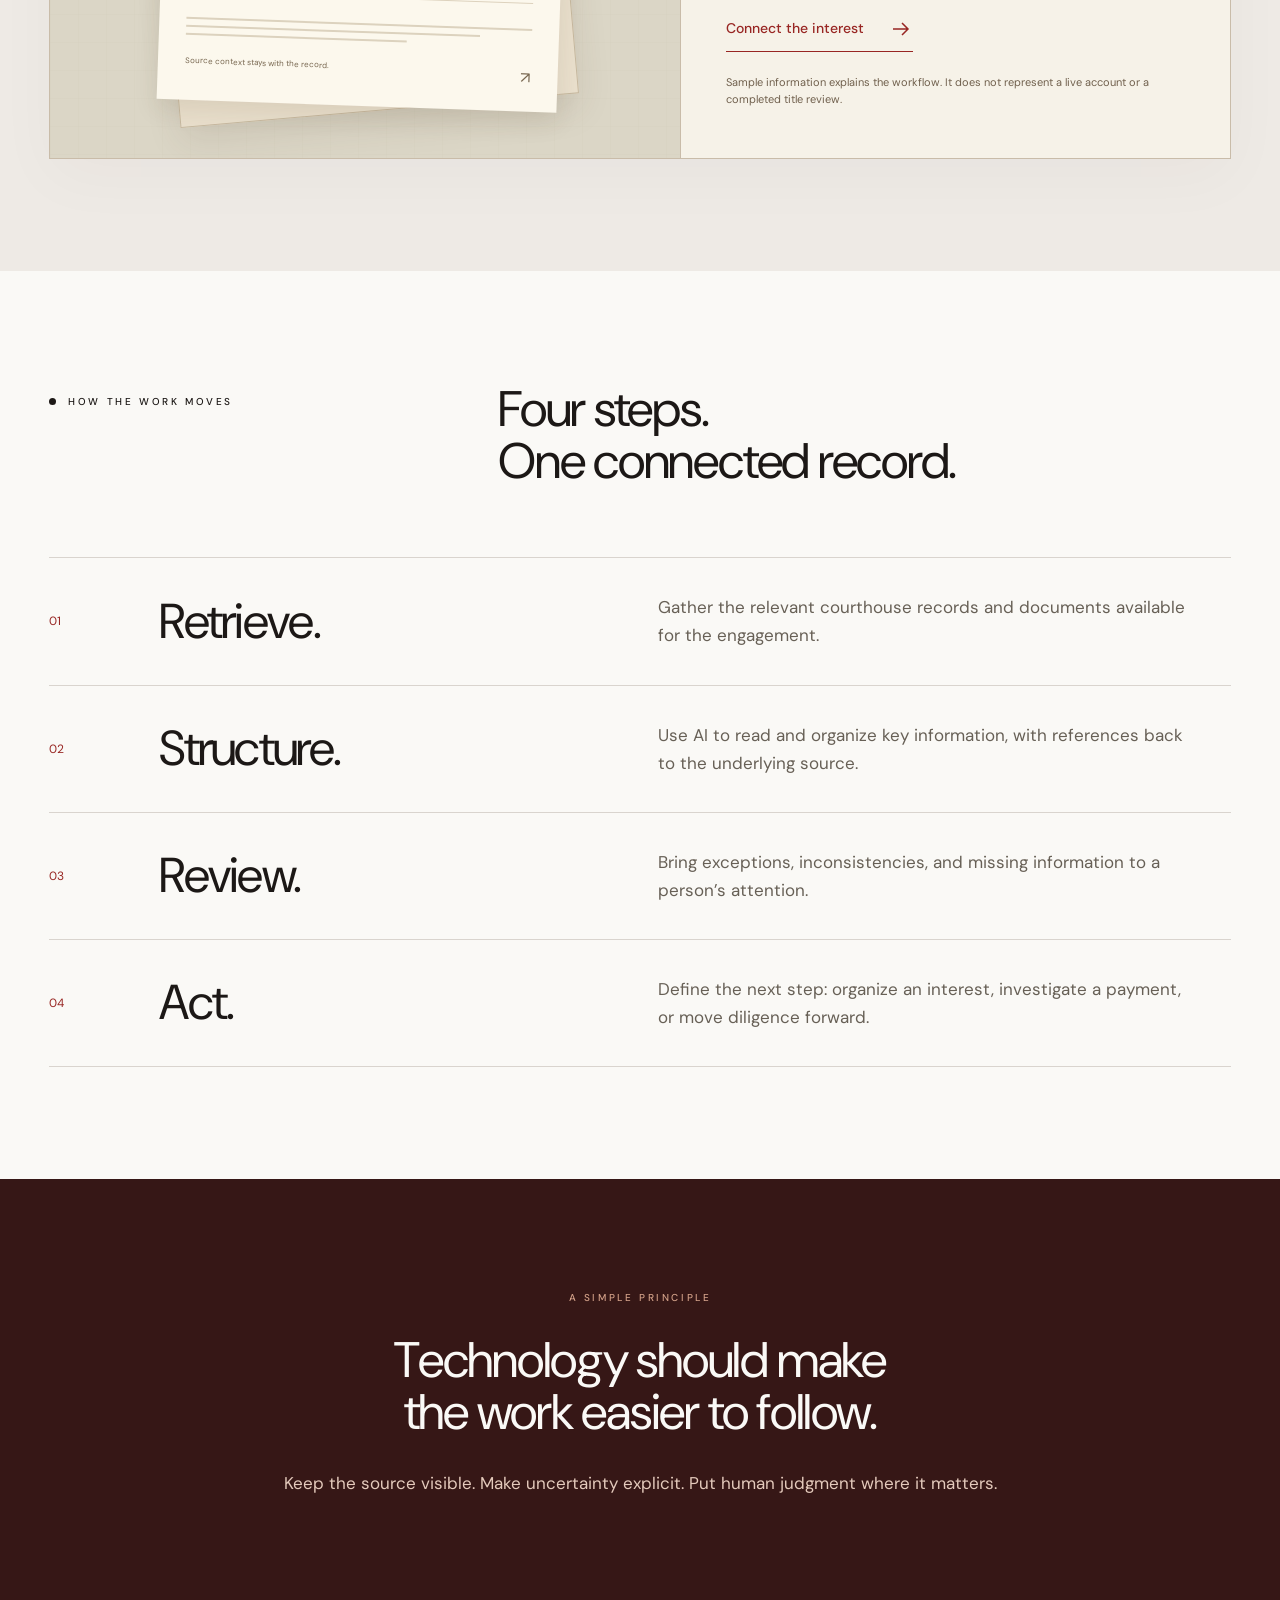
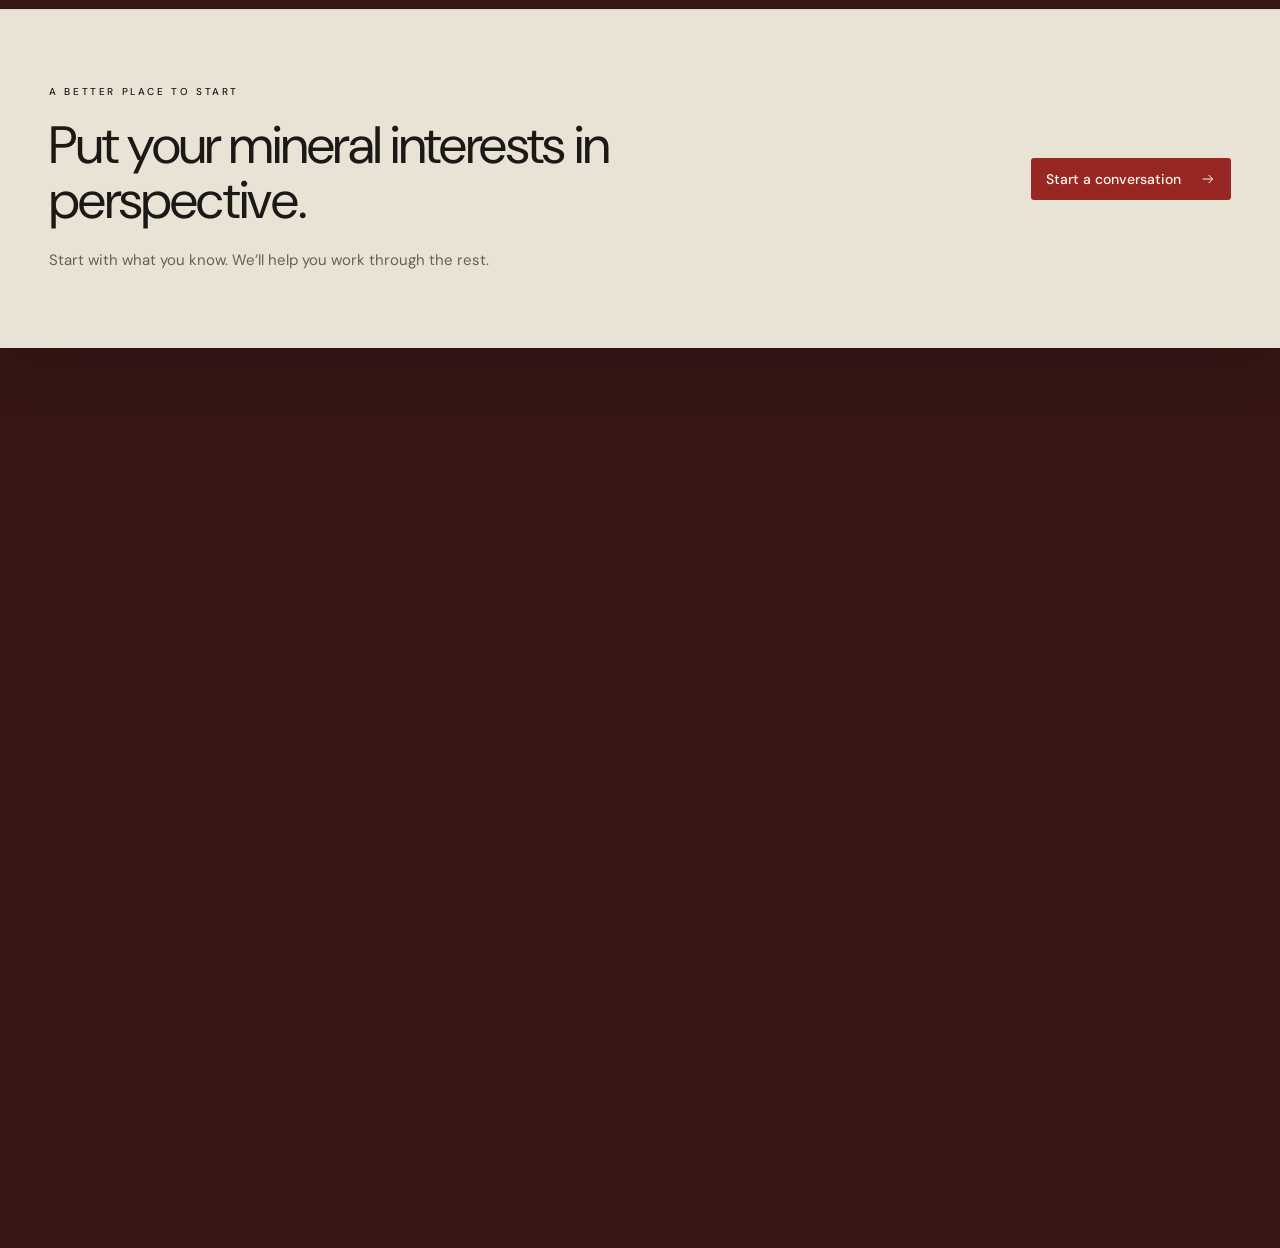
==== commit 1c6b67db: "Redesign all seven interior pages around editorial introductions, subject photography and worked exa" ====
--- a/docs/approach/index.html
+++ b/docs/approach/index.html
@@ -1 +1,3 @@
-<!doctype html><html lang="en"><head><meta charset="utf-8"><meta name="viewport" content="width=device-width,initial-scale=1"><meta name="theme-color" content="#f4f1e8"><title>Our approach | Terrafirma</title><meta name="description" content="From courthouse records to ownership, royalty review, and acquisition decisions. See how Terrafirma connects the work."><link rel="canonical" href="https://basil-personal.github.io/terrafirma/approach/"><meta property="og:title" content="Our approach | Terrafirma"><meta property="og:description" content="From courthouse records to ownership, royalty review, and acquisition decisions. See how Terrafirma connects the work."><meta property="og:type" content="website"><meta property="og:url" content="https://basil-personal.github.io/terrafirma/approach/"><meta property="og:image" content="https://basil-personal.github.io/terrafirma/assets/social-card.png"><meta name="twitter:card" content="summary_large_image"><link rel="icon" href="../assets/favicon.svg" type="image/svg+xml"><link rel="preload" href="../assets/instrument-regular.woff" as="font" type="font/woff" crossorigin><link rel="preload" href="../assets/inter-regular.woff" as="font" type="font/woff" crossorigin><link rel="stylesheet" href="../style.css?v=20261104"><script src="../site-config.js" defer></script><script src="../script.js" defer></script></head><body id="top"><a class="skip-link" href="#main">Skip to content</a><header class="site-header"><a class="brand" href="../" aria-label="Terrafirma home"><svg class="survey-mark" viewBox="0 0 48 48" fill="none" aria-hidden="true"><path d="M5 10h38v10H29v23H19V20H5V10Z" fill="currentColor"/><path d="M1 1h9M1 1v9M47 1h-9M47 1v9M1 47h9M1 47v-9M47 47h-9M47 47v-9" stroke="currentColor" stroke-width="1.3"/></svg><span class="wordmark"><svg xmlns="http://www.w3.org/2000/svg" viewBox="0 0 9039 1650" fill="currentColor" aria-hidden="true"><g transform="translate(0 1550) scale(1 -1)"><path transform="translate(0 0)" d="M626 1118V939H20V1118ZM183 1384H403V302Q403 235 431.5 203.5Q460 172 525 172Q542 172 570.0 176.0Q598 180 618 184L657 8Q622 -4 582.0 -9.5Q542 -15 503 -15Q351 -15 267.0 63.5Q183 142 183 284Z"/><path transform="translate(622 0)" d="M630 -23Q465 -23 345.0 48.0Q225 119 160.5 248.0Q96 377 96 551Q96 723 159.5 854.0Q223 985 339.0 1058.5Q455 1132 611 1132Q707 1132 796.0 1100.5Q885 1069 956.0 1002.0Q1027 935 1068.5 828.5Q1110 722 1110 570V492H219V656H997L894 602Q894 705 862.0 783.5Q830 862 767.5 906.0Q705 950 611 950Q518 950 452.0 905.0Q386 860 351.5 786.5Q317 713 317 626V514Q317 399 356.5 319.5Q396 240 467.0 199.5Q538 159 632 159Q694 159 744.0 176.5Q794 194 830.5 229.5Q867 265 886 317L1093 268Q1066 182 1002.5 116.0Q939 50 844.5 13.5Q750 -23 630 -23Z"/><path transform="translate(1750 0)" d="M148 0V1118H361V938H373Q404 1030 481.0 1082.0Q558 1134 656 1134Q677 1134 704.0 1132.5Q731 1131 749 1128V918Q737 922 703.0 926.0Q669 930 634 930Q558 930 497.0 898.0Q436 866 402.0 809.5Q368 753 368 679V0Z"/><path transform="translate(2467 0)" d="M148 0V1118H361V938H373Q404 1030 481.0 1082.0Q558 1134 656 1134Q677 1134 704.0 1132.5Q731 1131 749 1128V918Q737 922 703.0 926.0Q669 930 634 930Q558 930 497.0 898.0Q436 866 402.0 809.5Q368 753 368 679V0Z"/><path transform="translate(3184 0)" d="M461 -25Q355 -25 269.0 14.5Q183 54 133.0 130.0Q83 206 83 316Q83 411 119.5 472.0Q156 533 218.5 569.0Q281 605 357.5 623.0Q434 641 513 650Q612 662 674.0 669.5Q736 677 765.5 694.5Q795 712 795 751V757Q795 820 771.0 863.0Q747 906 699.5 929.5Q652 953 581 953Q508 953 455.5 930.5Q403 908 370.5 873.0Q338 838 322 800L115 854Q153 954 224.0 1015.0Q295 1076 387.0 1104.0Q479 1132 577 1132Q645 1132 721.0 1116.0Q797 1100 864.0 1058.0Q931 1016 973.0 940.0Q1015 864 1015 742V0H802V153H791Q769 110 726.0 69.0Q683 28 617.5 1.5Q552 -25 461 -25ZM510 152Q600 152 664.0 187.0Q728 222 762.0 280.0Q796 338 796 403V546Q784 534 750.5 524.5Q717 515 674.0 507.5Q631 500 591.0 495.0Q551 490 525 487Q463 479 411.5 460.0Q360 441 329.5 406.0Q299 371 299 313Q299 260 326.5 224.0Q354 188 401.0 170.0Q448 152 510 152Z"/><path transform="translate(4272 0)" d="M702 1118V939H20V1118ZM232 0V1246Q232 1350 278.5 1420.0Q325 1490 401.0 1525.0Q477 1560 565 1560Q632 1560 679.5 1549.0Q727 1538 749 1530L698 1352Q682 1357 658.5 1362.5Q635 1368 600 1368Q522 1368 487.0 1329.0Q452 1290 452 1216V0Z"/><path transform="translate(4974 0)" d="M148 0V1118H368V0ZM259 1289Q202 1289 161.5 1327.0Q121 1365 121 1419Q121 1474 161.5 1512.0Q202 1550 259 1550Q316 1550 357.0 1512.0Q398 1474 398 1419Q398 1365 357.0 1327.0Q316 1289 259 1289Z"/><path transform="translate(5415 0)" d="M148 0V1118H361V938H373Q404 1030 481.0 1082.0Q558 1134 656 1134Q677 1134 704.0 1132.5Q731 1131 749 1128V918Q737 922 703.0 926.0Q669 930 634 930Q558 930 497.0 898.0Q436 866 402.0 809.5Q368 753 368 679V0Z"/><path transform="translate(6132 0)" d="M148 0V1118H357L363 859H346Q370 954 420.0 1015.0Q470 1076 537.0 1106.5Q604 1137 677 1137Q799 1137 874.0 1061.5Q949 986 975 851H947Q969 943 1023.0 1007.0Q1077 1071 1153.5 1104.0Q1230 1137 1317 1137Q1416 1137 1496.5 1094.0Q1577 1051 1624.0 966.0Q1671 881 1671 754V0H1451V732Q1451 844 1388.5 894.0Q1326 944 1241 944Q1172 944 1122.0 915.0Q1072 886 1045.0 834.5Q1018 783 1018 716V0H801V746Q801 836 743.5 890.0Q686 944 597 944Q536 944 483.5 915.5Q431 887 399.5 831.5Q368 776 368 695V0Z"/><path transform="translate(7876 0)" d="M461 -25Q355 -25 269.0 14.5Q183 54 133.0 130.0Q83 206 83 316Q83 411 119.5 472.0Q156 533 218.5 569.0Q281 605 357.5 623.0Q434 641 513 650Q612 662 674.0 669.5Q736 677 765.5 694.5Q795 712 795 751V757Q795 820 771.0 863.0Q747 906 699.5 929.5Q652 953 581 953Q508 953 455.5 930.5Q403 908 370.5 873.0Q338 838 322 800L115 854Q153 954 224.0 1015.0Q295 1076 387.0 1104.0Q479 1132 577 1132Q645 1132 721.0 1116.0Q797 1100 864.0 1058.0Q931 1016 973.0 940.0Q1015 864 1015 742V0H802V153H791Q769 110 726.0 69.0Q683 28 617.5 1.5Q552 -25 461 -25ZM510 152Q600 152 664.0 187.0Q728 222 762.0 280.0Q796 338 796 403V546Q784 534 750.5 524.5Q717 515 674.0 507.5Q631 500 591.0 495.0Q551 490 525 487Q463 479 411.5 460.0Q360 441 329.5 406.0Q299 371 299 313Q299 260 326.5 224.0Q354 188 401.0 170.0Q448 152 510 152Z"/></g></svg></span></a><nav class="desktop-nav" aria-label="Main navigation"><a href="../managers/" >Mineral Rights Managers</a><a href="../owners/" >Mineral Owners</a><a href="../operators/" >Operators & Buyers</a><a href="./" aria-current=page>Our Approach</a></nav><a class="button " href="../contact/"><span>Start a conversation</span><svg class="arrow" viewBox="0 0 24 24" fill="none" aria-hidden="true"><path d="M4 12h15m-6-6 6 6-6 6" stroke="currentColor" stroke-width="1.5"/></svg></a><button class="menu-toggle" aria-label="Open navigation" aria-expanded="false" aria-controls="mobile-menu"><span></span><span></span></button><div class="scroll-progress" aria-hidden="true"></div></header><nav id="mobile-menu" class="mobile-menu" aria-label="Mobile navigation" hidden><a href="../managers/" >Mineral Rights Managers</a><a href="../owners/" >Mineral Owners</a><a href="../operators/" >Operators & Buyers</a><a href="./" aria-current=page>Our Approach</a><a href="../courthouse-partners/">Courthouse Partnerships</a><a href="../contact/">Start a conversation <svg class="arrow" viewBox="0 0 24 24" fill="none" aria-hidden="true"><path d="M4 12h15m-6-6 6 6-6 6" stroke="currentColor" stroke-width="1.5"/></svg></a></nav><main id="main" class="page-shell"><section class="approach-hero section"><span class="eyebrow">OUR APPROACH</span><h1>Intelligence in the work.<br>People in the decisions.</h1><p>We deliver mineral management, source-backed research, and transaction support as a managed service. Our team owns the work. AI helps us do it faster.</p></section><section class="workflow-section section" id="how-it-works"><div class="section-heading"><div><span class="eyebrow">INSIDE OUR MANAGED SERVICE</span><h2>The work we do.<br>The clarity you get.</h2></div><p>Follow how our team takes a filing through ownership research and payment review, with AI helping at each step.</p></div><div class="walkthrough" data-step="0"><div class="walkthrough-top"><span class="mini-brand"><svg class="survey-mark" viewBox="0 0 48 48" fill="none" aria-hidden="true"><path d="M5 10h38v10H29v23H19V20H5V10Z" fill="currentColor"/><path d="M1 1h9M1 1v9M47 1h-9M47 1v9M1 47h9M1 47v-9M47 47h-9M47 47v-9" stroke="currentColor" stroke-width="1.3"/></svg> TERRAFIRMA / RECORD TO REVIEW</span><span class="sample-label">Service workflow · illustrative</span></div><div class="walk-tabs" role="tablist" aria-label="Record walkthrough"><button id="step-tab-0" role="tab" aria-selected="true" aria-controls="walk-panel" data-step="0"><span>01</span> The source</button><button id="step-tab-1" role="tab" aria-selected="false" aria-controls="walk-panel" tabindex="-1" data-step="1"><span>02</span> The interest</button><button id="step-tab-2" role="tab" aria-selected="false" aria-controls="walk-panel" tabindex="-1" data-step="2"><span>03</span> The review</button></div><div id="walk-panel" role="tabpanel" aria-labelledby="step-tab-0" tabindex="0"><div class="walk-visual"><div class="document-stage"><div class="document-under"></div><article class="sample-document"><div class="doc-meta"><span>EXAMPLE FILE / 001</span><span>01 OF 02</span></div><div class="doc-rule"></div><h3>Mineral interest<br>record</h3><p class="doc-disclaimer">SAMPLE DOCUMENT · NOT A PUBLIC FILING</p><div class="doc-fields"><button class="doc-field selected" data-field="owner" aria-pressed="true"><span>PARTY</span><strong>Example Family Trust</strong><span class="field-index">01</span></button><button class="doc-field" data-field="tract" aria-pressed="false"><span>PROPERTY REFERENCE</span><strong>Illustrative Tract A</strong><span class="field-index">02</span></button><button class="doc-field" data-field="record" aria-pressed="false"><span>DOCUMENT REFERENCE</span><strong>Sample record / 001</strong><span class="field-index">03</span></button></div><div class="doc-lines" aria-hidden="true"><i></i><i></i><i></i></div><div class="doc-foot">Source context stays with the record. <span>↗</span></div></article></div><div class="interest-stage" hidden><div class="interest-map"><svg viewBox="0 0 600 440" fill="none" aria-hidden="true"><defs><pattern id="parcelgrid" width="54" height="54" patternUnits="userSpaceOnUse"><path d="M54 0H0v54" stroke="currentColor" stroke-opacity=".13"/></pattern><pattern id="parcelhatch" width="9" height="9" patternUnits="userSpaceOnUse" patternTransform="rotate(45)"><path d="M0 0V9" stroke="#b74124" stroke-opacity=".55" stroke-width="2"/></pattern></defs><path fill="url(#parcelgrid)" d="M0 0h600v440H0z"/><g stroke="currentColor" stroke-opacity=".4"><path d="M0 107h600M0 329h600M90 0v440M502 0v440"/><path d="M90 107h205v112H90zM295 107h207v112H295zM90 219h205v110H90zM295 219h207v110H295z"/></g><path d="M295 107h207v112H295z" fill="url(#parcelhatch)" stroke="#b74124" stroke-width="2"/><path d="M398 165V55h100" stroke="#b74124" stroke-width="1.5"/><circle cx="398" cy="165" r="6" fill="#b74124"/><circle cx="398" cy="165" r="16" stroke="#b74124"/><path d="M73 90h13m-13 0v13M519 90h-13m13 0v13M73 346h13m-13 0v-13M519 346h-13m13 0v-13" stroke="currentColor" stroke-width="1.5"/></svg></div><div class="interest-chip"><span class="eyebrow">CONNECTED INTEREST</span><strong>Example Family Trust</strong><span>Illustrative Tract A · Sample record / 001</span></div><div class="map-note">Diagram only. Not a surveyed boundary.</div></div><div class="review-stage" hidden><div class="review-slip"><span class="eyebrow">PAYMENT REVIEW / EXAMPLE</span><h3>A detail worth<br>a closer look.</h3><div class="decimal-row"><span>Expected payment decimal</span><strong>0.002500</strong></div><div class="decimal-row flagged"><span>Statement decimal</span><strong>0.002250</strong></div><div class="review-status"><span></span>Human review needed</div><p>Illustrative figures on a matched calculation basis. A flag for review, not proof of underpayment.</p></div></div></div><div class="walk-explainer" aria-live="polite"><span class="eyebrow" id="walk-kicker">01 / START WITH THE SOURCE</span><h3 id="walk-title">Every detail.<br>In context.</h3><p id="walk-copy">Read a filing, identify the key information, and keep it connected to the original record.</p><div class="insight-card"><span class="eyebrow" id="insight-label">SELECTED FIELD / PARTY</span><strong id="insight-value">Example Family Trust</strong><p id="insight-copy">A named party becomes a starting point for ownership research. It is not a title conclusion on its own.</p></div><button class="text-link" id="walk-next">Connect the interest <svg class="arrow" viewBox="0 0 24 24" fill="none" aria-hidden="true"><path d="M4 12h15m-6-6 6 6-6 6" stroke="currentColor" stroke-width="1.5"/></svg></button><p class="walk-note">Sample information explains the workflow. It does not represent a live account or a completed title review.</p></div></div></div></section><section class="method section"><div class="section-heading"><span class="eyebrow">HOW THE WORK MOVES</span><h2>Four steps.<br>One connected record.</h2></div><div class="method-list"><article><span>01</span><h3>Retrieve.</h3><p>Gather the relevant courthouse records and documents available for the engagement.</p></article><article><span>02</span><h3>Structure.</h3><p>Use AI to read and organize key information, with references back to the underlying source.</p></article><article><span>03</span><h3>Review.</h3><p>Bring exceptions, inconsistencies, and missing information to a person’s attention.</p></article><article><span>04</span><h3>Act.</h3><p>Define the next step: organize an interest, investigate a payment, or move diligence forward.</p></article></div></section><section class="approach-statement section"><span class="eyebrow">A SIMPLE PRINCIPLE</span><h2>Technology should make<br>the work easier to follow.</h2><p>Keep the source visible. Make uncertainty explicit. Put human judgment where it matters.</p></section><section class="inquiry-strip"><div><span class="eyebrow">A BETTER PLACE TO START</span><h2>Put your mineral interests in perspective.</h2><p>Start with what you know. We’ll help you work through the rest.</p></div><a class="button " href="../contact/"><span>Start a conversation</span><svg class="arrow" viewBox="0 0 24 24" fill="none" aria-hidden="true"><path d="M4 12h15m-6-6 6 6-6 6" stroke="currentColor" stroke-width="1.5"/></svg></a></section></main><footer class="site-footer"><div class="footer-inner"><div class="footer-top"><div class="footer-prompt"><span class="eyebrow">THE NEXT CHAPTER STARTS HERE</span><a href="../contact/">Let's get to work.<span class="circle-arrow"><svg class="arrow" viewBox="0 0 24 24" fill="none" aria-hidden="true"><path d="M4 12h15m-6-6 6 6-6 6" stroke="currentColor" stroke-width="1.5"/></svg></span></a></div><nav aria-label="Footer navigation"><a href="../owners/">Mineral Owners</a><a href="../operators/">Operators & Buyers</a><a href="../managers/">Mineral Rights Managers</a><a href="../courthouse-partners/">Courthouse Partnerships</a><a href="./">Our Approach</a><a href="../contact/">Get in touch</a></nav></div><div class="footer-wordmark" aria-hidden="true"><svg xmlns="http://www.w3.org/2000/svg" viewBox="0 0 9039 1650" fill="currentColor" aria-hidden="true"><g transform="translate(0 1550) scale(1 -1)"><path transform="translate(0 0)" d="M626 1118V939H20V1118ZM183 1384H403V302Q403 235 431.5 203.5Q460 172 525 172Q542 172 570.0 176.0Q598 180 618 184L657 8Q622 -4 582.0 -9.5Q542 -15 503 -15Q351 -15 267.0 63.5Q183 142 183 284Z"/><path transform="translate(622 0)" d="M630 -23Q465 -23 345.0 48.0Q225 119 160.5 248.0Q96 377 96 551Q96 723 159.5 854.0Q223 985 339.0 1058.5Q455 1132 611 1132Q707 1132 796.0 1100.5Q885 1069 956.0 1002.0Q1027 935 1068.5 828.5Q1110 722 1110 570V492H219V656H997L894 602Q894 705 862.0 783.5Q830 862 767.5 906.0Q705 950 611 950Q518 950 452.0 905.0Q386 860 351.5 786.5Q317 713 317 626V514Q317 399 356.5 319.5Q396 240 467.0 199.5Q538 159 632 159Q694 159 744.0 176.5Q794 194 830.5 229.5Q867 265 886 317L1093 268Q1066 182 1002.5 116.0Q939 50 844.5 13.5Q750 -23 630 -23Z"/><path transform="translate(1750 0)" d="M148 0V1118H361V938H373Q404 1030 481.0 1082.0Q558 1134 656 1134Q677 1134 704.0 1132.5Q731 1131 749 1128V918Q737 922 703.0 926.0Q669 930 634 930Q558 930 497.0 898.0Q436 866 402.0 809.5Q368 753 368 679V0Z"/><path transform="translate(2467 0)" d="M148 0V1118H361V938H373Q404 1030 481.0 1082.0Q558 1134 656 1134Q677 1134 704.0 1132.5Q731 1131 749 1128V918Q737 922 703.0 926.0Q669 930 634 930Q558 930 497.0 898.0Q436 866 402.0 809.5Q368 753 368 679V0Z"/><path transform="translate(3184 0)" d="M461 -25Q355 -25 269.0 14.5Q183 54 133.0 130.0Q83 206 83 316Q83 411 119.5 472.0Q156 533 218.5 569.0Q281 605 357.5 623.0Q434 641 513 650Q612 662 674.0 669.5Q736 677 765.5 694.5Q795 712 795 751V757Q795 820 771.0 863.0Q747 906 699.5 929.5Q652 953 581 953Q508 953 455.5 930.5Q403 908 370.5 873.0Q338 838 322 800L115 854Q153 954 224.0 1015.0Q295 1076 387.0 1104.0Q479 1132 577 1132Q645 1132 721.0 1116.0Q797 1100 864.0 1058.0Q931 1016 973.0 940.0Q1015 864 1015 742V0H802V153H791Q769 110 726.0 69.0Q683 28 617.5 1.5Q552 -25 461 -25ZM510 152Q600 152 664.0 187.0Q728 222 762.0 280.0Q796 338 796 403V546Q784 534 750.5 524.5Q717 515 674.0 507.5Q631 500 591.0 495.0Q551 490 525 487Q463 479 411.5 460.0Q360 441 329.5 406.0Q299 371 299 313Q299 260 326.5 224.0Q354 188 401.0 170.0Q448 152 510 152Z"/><path transform="translate(4272 0)" d="M702 1118V939H20V1118ZM232 0V1246Q232 1350 278.5 1420.0Q325 1490 401.0 1525.0Q477 1560 565 1560Q632 1560 679.5 1549.0Q727 1538 749 1530L698 1352Q682 1357 658.5 1362.5Q635 1368 600 1368Q522 1368 487.0 1329.0Q452 1290 452 1216V0Z"/><path transform="translate(4974 0)" d="M148 0V1118H368V0ZM259 1289Q202 1289 161.5 1327.0Q121 1365 121 1419Q121 1474 161.5 1512.0Q202 1550 259 1550Q316 1550 357.0 1512.0Q398 1474 398 1419Q398 1365 357.0 1327.0Q316 1289 259 1289Z"/><path transform="translate(5415 0)" d="M148 0V1118H361V938H373Q404 1030 481.0 1082.0Q558 1134 656 1134Q677 1134 704.0 1132.5Q731 1131 749 1128V918Q737 922 703.0 926.0Q669 930 634 930Q558 930 497.0 898.0Q436 866 402.0 809.5Q368 753 368 679V0Z"/><path transform="translate(6132 0)" d="M148 0V1118H357L363 859H346Q370 954 420.0 1015.0Q470 1076 537.0 1106.5Q604 1137 677 1137Q799 1137 874.0 1061.5Q949 986 975 851H947Q969 943 1023.0 1007.0Q1077 1071 1153.5 1104.0Q1230 1137 1317 1137Q1416 1137 1496.5 1094.0Q1577 1051 1624.0 966.0Q1671 881 1671 754V0H1451V732Q1451 844 1388.5 894.0Q1326 944 1241 944Q1172 944 1122.0 915.0Q1072 886 1045.0 834.5Q1018 783 1018 716V0H801V746Q801 836 743.5 890.0Q686 944 597 944Q536 944 483.5 915.5Q431 887 399.5 831.5Q368 776 368 695V0Z"/><path transform="translate(7876 0)" d="M461 -25Q355 -25 269.0 14.5Q183 54 133.0 130.0Q83 206 83 316Q83 411 119.5 472.0Q156 533 218.5 569.0Q281 605 357.5 623.0Q434 641 513 650Q612 662 674.0 669.5Q736 677 765.5 694.5Q795 712 795 751V757Q795 820 771.0 863.0Q747 906 699.5 929.5Q652 953 581 953Q508 953 455.5 930.5Q403 908 370.5 873.0Q338 838 322 800L115 854Q153 954 224.0 1015.0Q295 1076 387.0 1104.0Q479 1132 577 1132Q645 1132 721.0 1116.0Q797 1100 864.0 1058.0Q931 1016 973.0 940.0Q1015 864 1015 742V0H802V153H791Q769 110 726.0 69.0Q683 28 617.5 1.5Q552 -25 461 -25ZM510 152Q600 152 664.0 187.0Q728 222 762.0 280.0Q796 338 796 403V546Q784 534 750.5 524.5Q717 515 674.0 507.5Q631 500 591.0 495.0Q551 490 525 487Q463 479 411.5 460.0Q360 441 329.5 406.0Q299 371 299 313Q299 260 326.5 224.0Q354 188 401.0 170.0Q448 152 510 152Z"/></g></svg><span class="footer-mark"><svg class="survey-mark" viewBox="0 0 48 48" fill="none" aria-hidden="true"><path d="M5 10h38v10H29v23H19V20H5V10Z" fill="currentColor"/><path d="M1 1h9M1 1v9M47 1h-9M47 1v9M1 47h9M1 47v-9M47 47h-9M47 47v-9" stroke="currentColor" stroke-width="1.3"/></svg></span></div><div class="footer-bottom"><span>© 2026 Terrafirma</span><span>getterrafirma.com</span><div><a href="../credits/">Credits & privacy</a><a href="#top">Back to top ↑</a></div></div></div></footer></body></html>+<!doctype html><html lang="en"><head><meta charset="utf-8"><meta name="viewport" content="width=device-width,initial-scale=1"><meta name="theme-color" content="#f4f1e8"><title>Our approach | Terrafirma</title><meta name="description" content="From courthouse records to ownership, royalty review, and acquisition decisions. See how Terrafirma connects the work."><link rel="canonical" href="https://basil-personal.github.io/terrafirma/approach/"><meta property="og:title" content="Our approach | Terrafirma"><meta property="og:description" content="From courthouse records to ownership, royalty review, and acquisition decisions. See how Terrafirma connects the work."><meta property="og:type" content="website"><meta property="og:url" content="https://basil-personal.github.io/terrafirma/approach/"><meta property="og:image" content="https://basil-personal.github.io/terrafirma/assets/social-card.png"><meta name="twitter:card" content="summary_large_image"><link rel="icon" href="../assets/favicon.svg" type="image/svg+xml"><link rel="preload" href="../assets/instrument-regular.woff" as="font" type="font/woff" crossorigin><link rel="preload" href="../assets/inter-regular.woff" as="font" type="font/woff" crossorigin><link rel="stylesheet" href="../style.css?v=20261109-interior"><script src="../site-config.js" defer></script><script src="../script.js" defer></script></head><body id="top"><a class="skip-link" href="#main">Skip to content</a><header class="site-header"><a class="brand" href="../" aria-label="Terrafirma home"><svg class="survey-mark" viewBox="0 0 48 48" fill="none" aria-hidden="true"><path d="M5 10h38v10H29v23H19V20H5V10Z" fill="currentColor"/><path d="M1 1h9M1 1v9M47 1h-9M47 1v9M1 47h9M1 47v-9M47 47h-9M47 47v-9" stroke="currentColor" stroke-width="1.3"/></svg><span class="wordmark"><svg xmlns="http://www.w3.org/2000/svg" viewBox="0 0 9039 1650" fill="currentColor" aria-hidden="true"><g transform="translate(0 1550) scale(1 -1)"><path transform="translate(0 0)" d="M626 1118V939H20V1118ZM183 1384H403V302Q403 235 431.5 203.5Q460 172 525 172Q542 172 570.0 176.0Q598 180 618 184L657 8Q622 -4 582.0 -9.5Q542 -15 503 -15Q351 -15 267.0 63.5Q183 142 183 284Z"/><path transform="translate(622 0)" d="M630 -23Q465 -23 345.0 48.0Q225 119 160.5 248.0Q96 377 96 551Q96 723 159.5 854.0Q223 985 339.0 1058.5Q455 1132 611 1132Q707 1132 796.0 1100.5Q885 1069 956.0 1002.0Q1027 935 1068.5 828.5Q1110 722 1110 570V492H219V656H997L894 602Q894 705 862.0 783.5Q830 862 767.5 906.0Q705 950 611 950Q518 950 452.0 905.0Q386 860 351.5 786.5Q317 713 317 626V514Q317 399 356.5 319.5Q396 240 467.0 199.5Q538 159 632 159Q694 159 744.0 176.5Q794 194 830.5 229.5Q867 265 886 317L1093 268Q1066 182 1002.5 116.0Q939 50 844.5 13.5Q750 -23 630 -23Z"/><path transform="translate(1750 0)" d="M148 0V1118H361V938H373Q404 1030 481.0 1082.0Q558 1134 656 1134Q677 1134 704.0 1132.5Q731 1131 749 1128V918Q737 922 703.0 926.0Q669 930 634 930Q558 930 497.0 898.0Q436 866 402.0 809.5Q368 753 368 679V0Z"/><path transform="translate(2467 0)" d="M148 0V1118H361V938H373Q404 1030 481.0 1082.0Q558 1134 656 1134Q677 1134 704.0 1132.5Q731 1131 749 1128V918Q737 922 703.0 926.0Q669 930 634 930Q558 930 497.0 898.0Q436 866 402.0 809.5Q368 753 368 679V0Z"/><path transform="translate(3184 0)" d="M461 -25Q355 -25 269.0 14.5Q183 54 133.0 130.0Q83 206 83 316Q83 411 119.5 472.0Q156 533 218.5 569.0Q281 605 357.5 623.0Q434 641 513 650Q612 662 674.0 669.5Q736 677 765.5 694.5Q795 712 795 751V757Q795 820 771.0 863.0Q747 906 699.5 929.5Q652 953 581 953Q508 953 455.5 930.5Q403 908 370.5 873.0Q338 838 322 800L115 854Q153 954 224.0 1015.0Q295 1076 387.0 1104.0Q479 1132 577 1132Q645 1132 721.0 1116.0Q797 1100 864.0 1058.0Q931 1016 973.0 940.0Q1015 864 1015 742V0H802V153H791Q769 110 726.0 69.0Q683 28 617.5 1.5Q552 -25 461 -25ZM510 152Q600 152 664.0 187.0Q728 222 762.0 280.0Q796 338 796 403V546Q784 534 750.5 524.5Q717 515 674.0 507.5Q631 500 591.0 495.0Q551 490 525 487Q463 479 411.5 460.0Q360 441 329.5 406.0Q299 371 299 313Q299 260 326.5 224.0Q354 188 401.0 170.0Q448 152 510 152Z"/><path transform="translate(4272 0)" d="M702 1118V939H20V1118ZM232 0V1246Q232 1350 278.5 1420.0Q325 1490 401.0 1525.0Q477 1560 565 1560Q632 1560 679.5 1549.0Q727 1538 749 1530L698 1352Q682 1357 658.5 1362.5Q635 1368 600 1368Q522 1368 487.0 1329.0Q452 1290 452 1216V0Z"/><path transform="translate(4974 0)" d="M148 0V1118H368V0ZM259 1289Q202 1289 161.5 1327.0Q121 1365 121 1419Q121 1474 161.5 1512.0Q202 1550 259 1550Q316 1550 357.0 1512.0Q398 1474 398 1419Q398 1365 357.0 1327.0Q316 1289 259 1289Z"/><path transform="translate(5415 0)" d="M148 0V1118H361V938H373Q404 1030 481.0 1082.0Q558 1134 656 1134Q677 1134 704.0 1132.5Q731 1131 749 1128V918Q737 922 703.0 926.0Q669 930 634 930Q558 930 497.0 898.0Q436 866 402.0 809.5Q368 753 368 679V0Z"/><path transform="translate(6132 0)" d="M148 0V1118H357L363 859H346Q370 954 420.0 1015.0Q470 1076 537.0 1106.5Q604 1137 677 1137Q799 1137 874.0 1061.5Q949 986 975 851H947Q969 943 1023.0 1007.0Q1077 1071 1153.5 1104.0Q1230 1137 1317 1137Q1416 1137 1496.5 1094.0Q1577 1051 1624.0 966.0Q1671 881 1671 754V0H1451V732Q1451 844 1388.5 894.0Q1326 944 1241 944Q1172 944 1122.0 915.0Q1072 886 1045.0 834.5Q1018 783 1018 716V0H801V746Q801 836 743.5 890.0Q686 944 597 944Q536 944 483.5 915.5Q431 887 399.5 831.5Q368 776 368 695V0Z"/><path transform="translate(7876 0)" d="M461 -25Q355 -25 269.0 14.5Q183 54 133.0 130.0Q83 206 83 316Q83 411 119.5 472.0Q156 533 218.5 569.0Q281 605 357.5 623.0Q434 641 513 650Q612 662 674.0 669.5Q736 677 765.5 694.5Q795 712 795 751V757Q795 820 771.0 863.0Q747 906 699.5 929.5Q652 953 581 953Q508 953 455.5 930.5Q403 908 370.5 873.0Q338 838 322 800L115 854Q153 954 224.0 1015.0Q295 1076 387.0 1104.0Q479 1132 577 1132Q645 1132 721.0 1116.0Q797 1100 864.0 1058.0Q931 1016 973.0 940.0Q1015 864 1015 742V0H802V153H791Q769 110 726.0 69.0Q683 28 617.5 1.5Q552 -25 461 -25ZM510 152Q600 152 664.0 187.0Q728 222 762.0 280.0Q796 338 796 403V546Q784 534 750.5 524.5Q717 515 674.0 507.5Q631 500 591.0 495.0Q551 490 525 487Q463 479 411.5 460.0Q360 441 329.5 406.0Q299 371 299 313Q299 260 326.5 224.0Q354 188 401.0 170.0Q448 152 510 152Z"/></g></svg>
+</span></a><nav class="desktop-nav" aria-label="Main navigation"><a href="../managers/" >Mineral Rights Managers</a><a href="../owners/" >Mineral Owners</a><a href="../operators/" >Operators & Buyers</a><a href="./" aria-current=page>Our Approach</a></nav><a class="button " href="../contact/"><span>Start a conversation</span><svg class="arrow" viewBox="0 0 24 24" fill="none" aria-hidden="true"><path d="M4 12h15m-6-6 6 6-6 6" stroke="currentColor" stroke-width="1.5"/></svg></a><button class="menu-toggle" aria-label="Open navigation" aria-expanded="false" aria-controls="mobile-menu"><span></span><span></span></button><div class="scroll-progress" aria-hidden="true"></div></header><nav id="mobile-menu" class="mobile-menu" aria-label="Mobile navigation" hidden><a href="../managers/" >Mineral Rights Managers</a><a href="../owners/" >Mineral Owners</a><a href="../operators/" >Operators & Buyers</a><a href="./" aria-current=page>Our Approach</a><a href="../courthouse-partners/">Courthouse Partnerships</a><a href="../contact/">Start a conversation <svg class="arrow" viewBox="0 0 24 24" fill="none" aria-hidden="true"><path d="M4 12h15m-6-6 6 6-6 6" stroke="currentColor" stroke-width="1.5"/></svg></a></nav><main id="main" class="page-shell"><section class="inside-open"><header class="chapter-head"><span class="eyebrow">OUR APPROACH</span><div><h1>Intelligence in the work.<br>People in the decisions.</h1><p>Our team uses AI to organize records, checks the evidence, and helps you decide what to do next.</p><a href="#how-it-works" aria-label="Explore the workflow">↓</a></div></header><div class="plate-series"><figure class="field-plate"><img src="../assets/ward-courthouse.webp" alt="Ward County Courthouse in Monahans, Texas"><figcaption>Ward County Courthouse in Monahans, Texas</figcaption></figure><figure class="field-plate"><img src="../assets/archive-stacks.webp" alt="Archive shelving at The National Archives, Kew, UK"><figcaption>Archive shelving at The National Archives, Kew, UK</figcaption></figure><figure class="field-plate"><img src="../assets/ward-county-1800.webp" alt="Mineral interests in Ward County, Texas"><figcaption>Mineral interests in Ward County, Texas</figcaption></figure></div></section><section class="workflow-section section" id="how-it-works"><div class="section-heading"><div><span class="eyebrow">INSIDE OUR MANAGED SERVICE</span><h2>The work we do.<br>The clarity you get.</h2></div><p>Follow how our team takes a filing through ownership research and payment review, with AI helping at each step.</p></div><div class="walkthrough" data-step="0"><div class="walkthrough-top"><span class="mini-brand"><svg class="survey-mark" viewBox="0 0 48 48" fill="none" aria-hidden="true"><path d="M5 10h38v10H29v23H19V20H5V10Z" fill="currentColor"/><path d="M1 1h9M1 1v9M47 1h-9M47 1v9M1 47h9M1 47v-9M47 47h-9M47 47v-9" stroke="currentColor" stroke-width="1.3"/></svg> TERRAFIRMA / RECORD TO REVIEW</span><span class="sample-label">Service workflow · illustrative</span></div><div class="walk-tabs" role="tablist" aria-label="Record walkthrough"><button id="step-tab-0" role="tab" aria-selected="true" aria-controls="walk-panel" data-step="0"><span>01</span> The source</button><button id="step-tab-1" role="tab" aria-selected="false" aria-controls="walk-panel" tabindex="-1" data-step="1"><span>02</span> The interest</button><button id="step-tab-2" role="tab" aria-selected="false" aria-controls="walk-panel" tabindex="-1" data-step="2"><span>03</span> The review</button></div><div id="walk-panel" role="tabpanel" aria-labelledby="step-tab-0" tabindex="0"><div class="walk-visual"><div class="document-stage"><div class="document-under"></div><article class="sample-document"><div class="doc-meta"><span>EXAMPLE FILE / 001</span><span>01 OF 02</span></div><div class="doc-rule"></div><h3>Mineral interest<br>record</h3><p class="doc-disclaimer">SAMPLE DOCUMENT · NOT A PUBLIC FILING</p><div class="doc-fields"><button class="doc-field selected" data-field="owner" aria-pressed="true"><span>PARTY</span><strong>Example Family Trust</strong><span class="field-index">01</span></button><button class="doc-field" data-field="tract" aria-pressed="false"><span>PROPERTY REFERENCE</span><strong>Illustrative Tract A</strong><span class="field-index">02</span></button><button class="doc-field" data-field="record" aria-pressed="false"><span>DOCUMENT REFERENCE</span><strong>Sample record / 001</strong><span class="field-index">03</span></button></div><div class="doc-lines" aria-hidden="true"><i></i><i></i><i></i></div><div class="doc-foot">Source context stays with the record. <span>↗</span></div></article></div><div class="interest-stage" hidden><div class="interest-map"><svg viewBox="0 0 600 440" fill="none" aria-hidden="true"><defs><pattern id="parcelgrid" width="54" height="54" patternUnits="userSpaceOnUse"><path d="M54 0H0v54" stroke="currentColor" stroke-opacity=".13"/></pattern><pattern id="parcelhatch" width="9" height="9" patternUnits="userSpaceOnUse" patternTransform="rotate(45)"><path d="M0 0V9" stroke="#b74124" stroke-opacity=".55" stroke-width="2"/></pattern></defs><path fill="url(#parcelgrid)" d="M0 0h600v440H0z"/><g stroke="currentColor" stroke-opacity=".4"><path d="M0 107h600M0 329h600M90 0v440M502 0v440"/><path d="M90 107h205v112H90zM295 107h207v112H295zM90 219h205v110H90zM295 219h207v110H295z"/></g><path d="M295 107h207v112H295z" fill="url(#parcelhatch)" stroke="#b74124" stroke-width="2"/><path d="M398 165V55h100" stroke="#b74124" stroke-width="1.5"/><circle cx="398" cy="165" r="6" fill="#b74124"/><circle cx="398" cy="165" r="16" stroke="#b74124"/><path d="M73 90h13m-13 0v13M519 90h-13m13 0v13M73 346h13m-13 0v-13M519 346h-13m13 0v-13" stroke="currentColor" stroke-width="1.5"/></svg></div><div class="interest-chip"><span class="eyebrow">CONNECTED INTEREST</span><strong>Example Family Trust</strong><span>Illustrative Tract A · Sample record / 001</span></div><div class="map-note">Diagram only. Not a surveyed boundary.</div></div><div class="review-stage" hidden><div class="review-slip"><span class="eyebrow">PAYMENT REVIEW / EXAMPLE</span><h3>A detail worth<br>a closer look.</h3><div class="decimal-row"><span>Expected payment decimal</span><strong>0.002500</strong></div><div class="decimal-row flagged"><span>Statement decimal</span><strong>0.002250</strong></div><div class="review-status"><span></span>Human review needed</div><p>Illustrative figures on a matched calculation basis. A flag for review, not proof of underpayment.</p></div></div></div><div class="walk-explainer" aria-live="polite"><span class="eyebrow" id="walk-kicker">01 / START WITH THE SOURCE</span><h3 id="walk-title">Every detail.<br>In context.</h3><p id="walk-copy">Read a filing, identify the key information, and keep it connected to the original record.</p><div class="insight-card"><span class="eyebrow" id="insight-label">SELECTED FIELD / PARTY</span><strong id="insight-value">Example Family Trust</strong><p id="insight-copy">A named party becomes a starting point for ownership research. It is not a title conclusion on its own.</p></div><button class="text-link" id="walk-next">Connect the interest <svg class="arrow" viewBox="0 0 24 24" fill="none" aria-hidden="true"><path d="M4 12h15m-6-6 6 6-6 6" stroke="currentColor" stroke-width="1.5"/></svg></button><p class="walk-note">Sample information explains the workflow. It does not represent a live account or a completed title review.</p></div></div></div></section><section class="method section"><div class="section-heading"><span class="eyebrow">HOW THE WORK MOVES</span><h2>Four steps.<br>One connected record.</h2></div><div class="method-list"><article><span>01</span><h3>Retrieve.</h3><p>Gather the relevant courthouse records and documents available for the engagement.</p></article><article><span>02</span><h3>Structure.</h3><p>Use AI to read and organize key information, with references back to the underlying source.</p></article><article><span>03</span><h3>Review.</h3><p>Bring exceptions, inconsistencies, and missing information to a person’s attention.</p></article><article><span>04</span><h3>Act.</h3><p>Define the next step: organize an interest, investigate a payment, or move diligence forward.</p></article></div></section><section class="approach-statement section"><span class="eyebrow">A SIMPLE PRINCIPLE</span><h2>Technology should make<br>the work easier to follow.</h2><p>Keep the source visible. Make uncertainty explicit. Put human judgment where it matters.</p></section><section class="inquiry-strip"><div><span class="eyebrow">A BETTER PLACE TO START</span><h2>Put your mineral interests in perspective.</h2><p>Start with what you know. We’ll help you work through the rest.</p></div><a class="button " href="../contact/"><span>Start a conversation</span><svg class="arrow" viewBox="0 0 24 24" fill="none" aria-hidden="true"><path d="M4 12h15m-6-6 6 6-6 6" stroke="currentColor" stroke-width="1.5"/></svg></a></section></main><footer class="site-footer"><div class="footer-inner"><div class="footer-top"><div class="footer-prompt"><span class="eyebrow">THE NEXT CHAPTER STARTS HERE</span><a href="../contact/">Let's get to work.<span class="circle-arrow"><svg class="arrow" viewBox="0 0 24 24" fill="none" aria-hidden="true"><path d="M4 12h15m-6-6 6 6-6 6" stroke="currentColor" stroke-width="1.5"/></svg></span></a></div><nav aria-label="Footer navigation"><a href="../owners/">Mineral Owners</a><a href="../operators/">Operators & Buyers</a><a href="../managers/">Mineral Rights Managers</a><a href="../courthouse-partners/">Courthouse Partnerships</a><a href="./">Our Approach</a><a href="../contact/">Get in touch</a></nav></div><div class="footer-wordmark" aria-hidden="true"><svg xmlns="http://www.w3.org/2000/svg" viewBox="0 0 9039 1650" fill="currentColor" aria-hidden="true"><g transform="translate(0 1550) scale(1 -1)"><path transform="translate(0 0)" d="M626 1118V939H20V1118ZM183 1384H403V302Q403 235 431.5 203.5Q460 172 525 172Q542 172 570.0 176.0Q598 180 618 184L657 8Q622 -4 582.0 -9.5Q542 -15 503 -15Q351 -15 267.0 63.5Q183 142 183 284Z"/><path transform="translate(622 0)" d="M630 -23Q465 -23 345.0 48.0Q225 119 160.5 248.0Q96 377 96 551Q96 723 159.5 854.0Q223 985 339.0 1058.5Q455 1132 611 1132Q707 1132 796.0 1100.5Q885 1069 956.0 1002.0Q1027 935 1068.5 828.5Q1110 722 1110 570V492H219V656H997L894 602Q894 705 862.0 783.5Q830 862 767.5 906.0Q705 950 611 950Q518 950 452.0 905.0Q386 860 351.5 786.5Q317 713 317 626V514Q317 399 356.5 319.5Q396 240 467.0 199.5Q538 159 632 159Q694 159 744.0 176.5Q794 194 830.5 229.5Q867 265 886 317L1093 268Q1066 182 1002.5 116.0Q939 50 844.5 13.5Q750 -23 630 -23Z"/><path transform="translate(1750 0)" d="M148 0V1118H361V938H373Q404 1030 481.0 1082.0Q558 1134 656 1134Q677 1134 704.0 1132.5Q731 1131 749 1128V918Q737 922 703.0 926.0Q669 930 634 930Q558 930 497.0 898.0Q436 866 402.0 809.5Q368 753 368 679V0Z"/><path transform="translate(2467 0)" d="M148 0V1118H361V938H373Q404 1030 481.0 1082.0Q558 1134 656 1134Q677 1134 704.0 1132.5Q731 1131 749 1128V918Q737 922 703.0 926.0Q669 930 634 930Q558 930 497.0 898.0Q436 866 402.0 809.5Q368 753 368 679V0Z"/><path transform="translate(3184 0)" d="M461 -25Q355 -25 269.0 14.5Q183 54 133.0 130.0Q83 206 83 316Q83 411 119.5 472.0Q156 533 218.5 569.0Q281 605 357.5 623.0Q434 641 513 650Q612 662 674.0 669.5Q736 677 765.5 694.5Q795 712 795 751V757Q795 820 771.0 863.0Q747 906 699.5 929.5Q652 953 581 953Q508 953 455.5 930.5Q403 908 370.5 873.0Q338 838 322 800L115 854Q153 954 224.0 1015.0Q295 1076 387.0 1104.0Q479 1132 577 1132Q645 1132 721.0 1116.0Q797 1100 864.0 1058.0Q931 1016 973.0 940.0Q1015 864 1015 742V0H802V153H791Q769 110 726.0 69.0Q683 28 617.5 1.5Q552 -25 461 -25ZM510 152Q600 152 664.0 187.0Q728 222 762.0 280.0Q796 338 796 403V546Q784 534 750.5 524.5Q717 515 674.0 507.5Q631 500 591.0 495.0Q551 490 525 487Q463 479 411.5 460.0Q360 441 329.5 406.0Q299 371 299 313Q299 260 326.5 224.0Q354 188 401.0 170.0Q448 152 510 152Z"/><path transform="translate(4272 0)" d="M702 1118V939H20V1118ZM232 0V1246Q232 1350 278.5 1420.0Q325 1490 401.0 1525.0Q477 1560 565 1560Q632 1560 679.5 1549.0Q727 1538 749 1530L698 1352Q682 1357 658.5 1362.5Q635 1368 600 1368Q522 1368 487.0 1329.0Q452 1290 452 1216V0Z"/><path transform="translate(4974 0)" d="M148 0V1118H368V0ZM259 1289Q202 1289 161.5 1327.0Q121 1365 121 1419Q121 1474 161.5 1512.0Q202 1550 259 1550Q316 1550 357.0 1512.0Q398 1474 398 1419Q398 1365 357.0 1327.0Q316 1289 259 1289Z"/><path transform="translate(5415 0)" d="M148 0V1118H361V938H373Q404 1030 481.0 1082.0Q558 1134 656 1134Q677 1134 704.0 1132.5Q731 1131 749 1128V918Q737 922 703.0 926.0Q669 930 634 930Q558 930 497.0 898.0Q436 866 402.0 809.5Q368 753 368 679V0Z"/><path transform="translate(6132 0)" d="M148 0V1118H357L363 859H346Q370 954 420.0 1015.0Q470 1076 537.0 1106.5Q604 1137 677 1137Q799 1137 874.0 1061.5Q949 986 975 851H947Q969 943 1023.0 1007.0Q1077 1071 1153.5 1104.0Q1230 1137 1317 1137Q1416 1137 1496.5 1094.0Q1577 1051 1624.0 966.0Q1671 881 1671 754V0H1451V732Q1451 844 1388.5 894.0Q1326 944 1241 944Q1172 944 1122.0 915.0Q1072 886 1045.0 834.5Q1018 783 1018 716V0H801V746Q801 836 743.5 890.0Q686 944 597 944Q536 944 483.5 915.5Q431 887 399.5 831.5Q368 776 368 695V0Z"/><path transform="translate(7876 0)" d="M461 -25Q355 -25 269.0 14.5Q183 54 133.0 130.0Q83 206 83 316Q83 411 119.5 472.0Q156 533 218.5 569.0Q281 605 357.5 623.0Q434 641 513 650Q612 662 674.0 669.5Q736 677 765.5 694.5Q795 712 795 751V757Q795 820 771.0 863.0Q747 906 699.5 929.5Q652 953 581 953Q508 953 455.5 930.5Q403 908 370.5 873.0Q338 838 322 800L115 854Q153 954 224.0 1015.0Q295 1076 387.0 1104.0Q479 1132 577 1132Q645 1132 721.0 1116.0Q797 1100 864.0 1058.0Q931 1016 973.0 940.0Q1015 864 1015 742V0H802V153H791Q769 110 726.0 69.0Q683 28 617.5 1.5Q552 -25 461 -25ZM510 152Q600 152 664.0 187.0Q728 222 762.0 280.0Q796 338 796 403V546Q784 534 750.5 524.5Q717 515 674.0 507.5Q631 500 591.0 495.0Q551 490 525 487Q463 479 411.5 460.0Q360 441 329.5 406.0Q299 371 299 313Q299 260 326.5 224.0Q354 188 401.0 170.0Q448 152 510 152Z"/></g></svg>
+<span class="footer-mark"><svg class="survey-mark" viewBox="0 0 48 48" fill="none" aria-hidden="true"><path d="M5 10h38v10H29v23H19V20H5V10Z" fill="currentColor"/><path d="M1 1h9M1 1v9M47 1h-9M47 1v9M1 47h9M1 47v-9M47 47h-9M47 47v-9" stroke="currentColor" stroke-width="1.3"/></svg></span></div><div class="footer-bottom"><span>© 2026 Terrafirma</span><span>getterrafirma.com</span><div><a href="../credits/">Credits & privacy</a><a href="#top">Back to top ↑</a></div></div></div></footer></body></html>
--- a/docs/style.css
+++ b/docs/style.css
@@ -171,3 +171,69 @@
 }
 @keyframes land-parallax { from { translate: 0 -5%; } to { translate: 0 5%; } }
 @media (max-height: 650px), (max-width: 620px) { .site-footer { position: relative; } }
+
+
+/* Field photography and line drawings for the services they describe. */
+.hero-picture img { object-position: 40% 43%; filter: saturate(.74) sepia(.19) contrast(1.08); }
+.hero-shade { background: linear-gradient(180deg, #21171165, transparent 34%, #1b140f45 55%, #1c100ce8); }
+.source-photo img { object-position: 47% center; filter: saturate(.5) sepia(.28) contrast(1.06); }
+.service-icon { width: 38px; height: 38px; flex: none; color: var(--rust); }
+.audience-row > .service-icon { align-self: center; }
+.principle-grid .service-icon { width: 48px; height: 48px; }
+.manager-field {
+  background: linear-gradient(155deg, #241910a3, #1f15125e 45%, #241714e6),
+    url("assets/ward-county-1000.webp") center / cover;
+  color: white;
+}
+.manager-field .diligence-stack { transform: none; padding-inline: 5%; }
+.manager-field .diligence-stack > div { border: 0; background: #fcf8ee; color: #28221e; }
+.manager-field .diligence-stack > div:nth-child(2) { border-left: 3px solid var(--rust); }
+.manager-field .graphic-caption { border-color: #ffffff70; }
+@media (hover: hover) and (prefers-reduced-motion: no-preference) {
+  .audience-row .service-icon { transition: transform .3s var(--ease); }
+  .audience-row:hover .service-icon { transform: translateY(-3px); }
+}
+@media (max-width: 620px) {
+  .audience-row > .service-icon { width: 25px; height: 25px; }
+  .hero-picture img { object-position: 39% center; }
+  .manager-field .diligence-stack { padding-inline: 0; }
+}
+
+.inside-open { padding: clamp(48px,6vw,90px) clamp(18px,2vw,38px) 0; }
+.chapter-head { margin-bottom: clamp(22px,3vw,44px); }
+.chapter-head .eyebrow::before { content: ""; display: inline-block; width: 4px; height: 4px; background: var(--rust); margin: 0 12px 2px 0; }
+.chapter-head > div { display: grid; grid-template-columns: minmax(0,1.9fr) minmax(200px,.85fr) auto; gap: 4%; align-items: end; margin-top: 34px; }
+.chapter-head h1 { font: 400 clamp(40px,4.65vw,78px)/1.035 var(--sans); letter-spacing: -.047em; }
+.chapter-head p { font-size: clamp(13px,1.08vw,16px); line-height: 1.38; max-width: 35ch; }
+.chapter-head a { display: grid; place-items: center; height: 40px; width: 40px; border-radius: 2px; background: var(--rust); color: white; }
+.field-plate { margin: 0; height: clamp(340px,48vw,710px); position: relative; overflow: hidden; background: var(--paper-dark); }
+.field-plate img { width: 100%; height: 100%; object-fit: cover; display: block; }
+.field-plate figcaption { position: absolute; left: 16px; bottom: 16px; padding: 6px 9px; color: white; background: #211914cb; font-size: 11px; }
+.plate-series { display: grid; grid-template-columns: repeat(3,1fr); gap: 4px; }
+.plate-series .field-plate { height: clamp(230px,30vw,460px); }
+.chapter > h2 { margin: 24px 0 40px; }
+.chapter-grid { display: grid; grid-template-columns: minmax(0,.88fr) minmax(0,1.12fr); gap: 7%; align-items: start; }
+.chapter-example { position: sticky; top: 88px; }
+.chapter-example .button { margin-top: 16px; }
+.chapter-rows .service-detail { grid-template-columns: 32px minmax(0,1fr); gap: 12px 20px; padding: 27px 0; }
+.chapter-rows .service-detail > div { grid-column: 2; }
+.chapter-rows h3 { font-size: clamp(24px,2.4vw,38px); }
+.intake-photo { height: clamp(110px,14vw,220px); margin-top: 28px; background: url("assets/ward-county-1000.webp") center 58% / cover; }
+.contact .contact-card { background: #f6f4ef; border: 1px solid var(--line); }
+.contact h1,.credits h1 { font-size: clamp(40px,4.8vw,76px); letter-spacing: -.045em; }
+.credit-index { display: flex; gap: 12px 22px; flex-wrap: wrap; padding-block: 16px; border-block: 1px solid var(--line); font-size: 14px; }
+.credit-index a:hover { text-decoration: underline; }
+.credit-sheet { display: grid; grid-template-columns: repeat(4,1fr); gap: 4px; margin-bottom: 20px; }
+.credit-sheet img { width: 100%; height: clamp(80px,12vw,170px); object-fit: cover; }
+@media (max-width: 760px) {
+ .chapter-head > div { grid-template-columns: 1fr auto; gap: 18px; }
+ .chapter-head h1 { grid-column: 1/-1; }
+ .field-plate { height: clamp(260px,75vw,450px); }
+ .chapter-grid { display: block; }
+ .chapter-example { position: static; margin-bottom: 28px; }
+ .chapter-example .detail-graphic { margin-top: 0; }
+ .plate-series { grid-template-columns: 1fr; }
+ .plate-series .field-plate { height: 160px; }
+ .intake-photo { height: 100px; }
+ .credit-sheet { grid-template-columns: 1fr 1fr; }
+}
